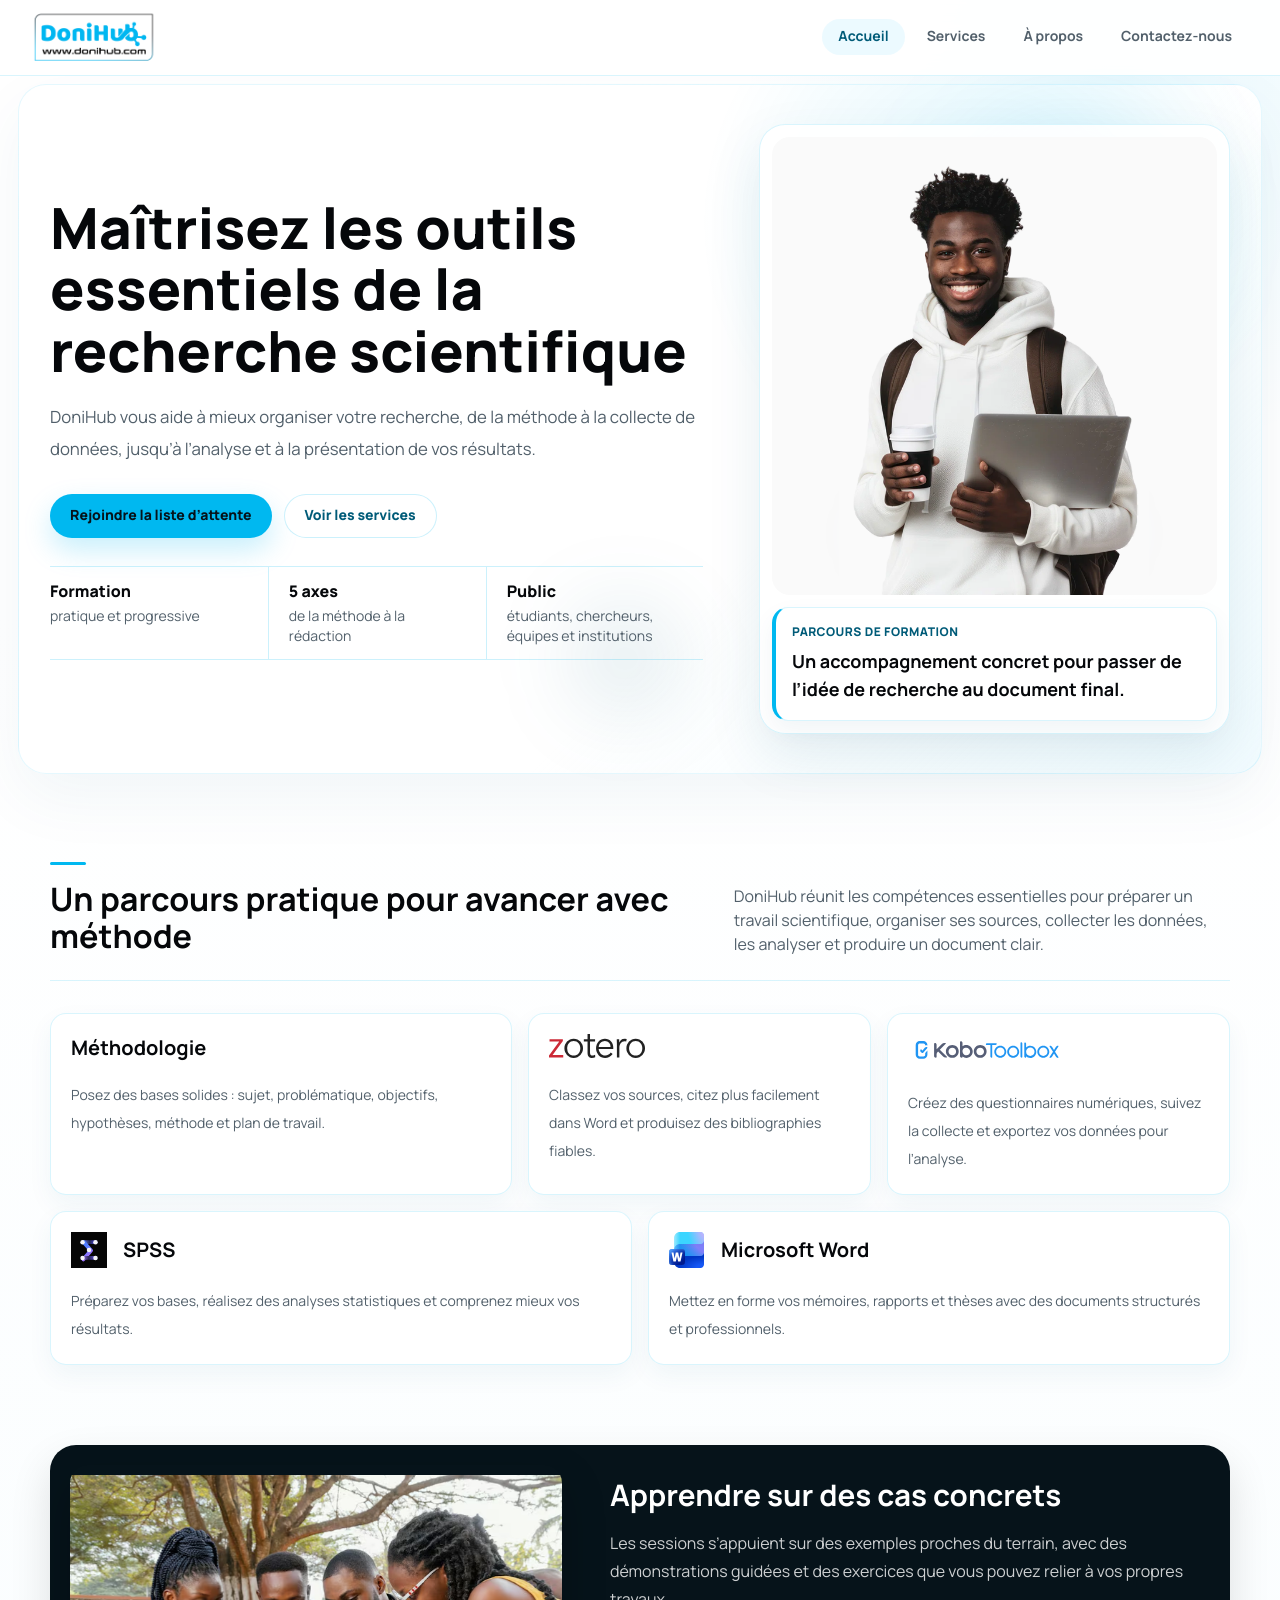
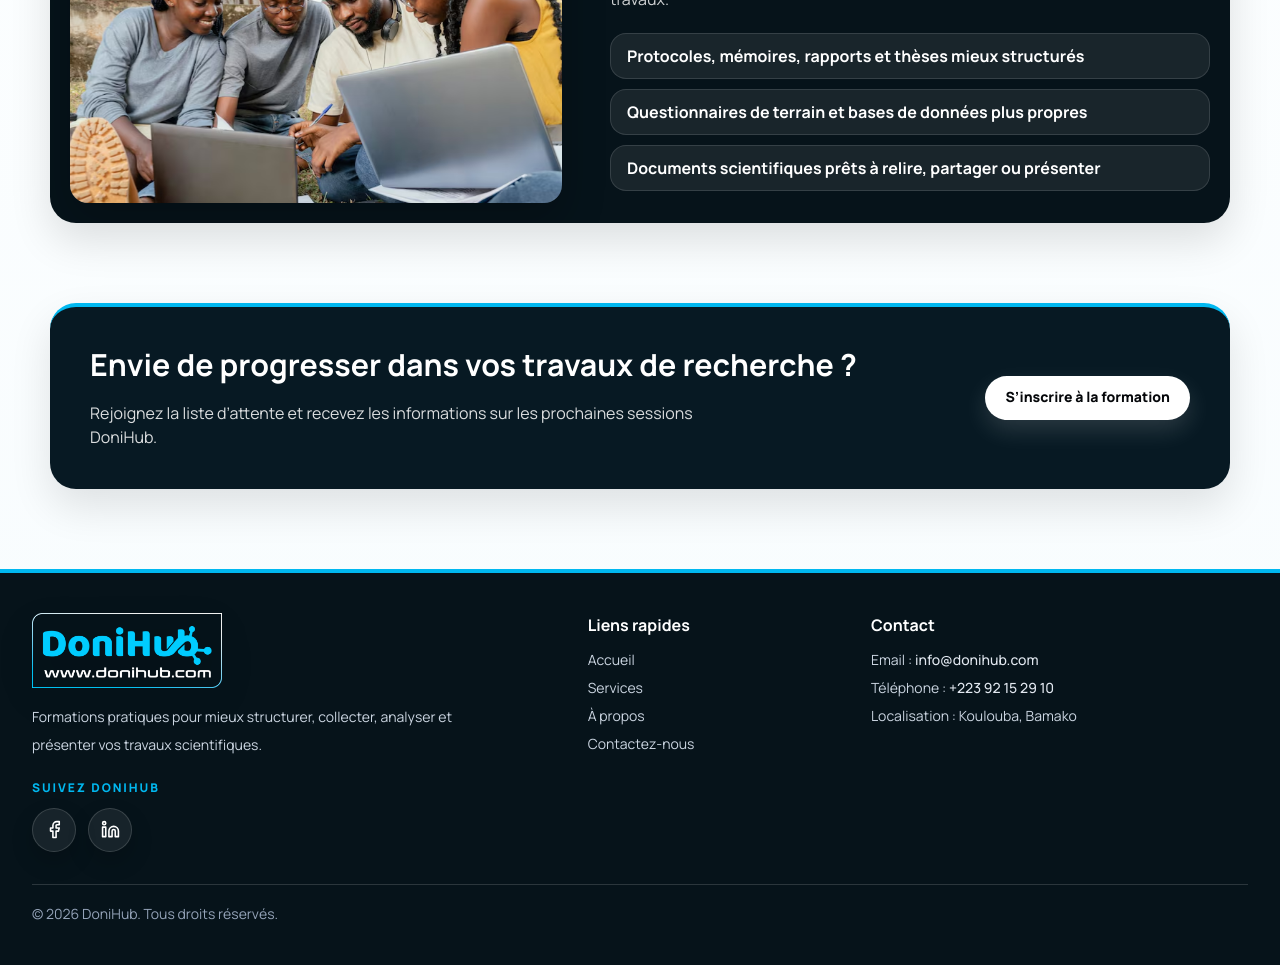
==== index.html @ 88998e1f "Deploy DoniHub static site" ====
<!DOCTYPE html><html lang="fr"><head><meta charSet="utf-8"/><meta name="viewport" content="width=device-width, initial-scale=1"/><link rel="preload" as="image" href="/assets/logo-donihub-full.png" fetchPriority="high"/><link rel="preload" as="image" href="/assets/photos/hero-etudiant.png" fetchPriority="high"/><link rel="stylesheet" href="/_next/static/css/19e92989b9381228.css" data-precedence="next"/><link rel="preload" as="script" fetchPriority="low" href="/_next/static/chunks/webpack-be95cb0b58a51fc5.js"/><script src="/_next/static/chunks/fd9d1056-cf48984c1108c87a.js" async=""></script><script src="/_next/static/chunks/117-9ee0f5846c042013.js" async=""></script><script src="/_next/static/chunks/main-app-3489be65211097f5.js" async=""></script><script src="/_next/static/chunks/609-66d1734d15f7ccc4.js" async=""></script><script src="/_next/static/chunks/app/page-65ebdee4ecb1b3f2.js" async=""></script><script src="/_next/static/chunks/app/layout-8891657135d49130.js" async=""></script><title>DoniHub — Formation aux outils de recherche scientifique</title><meta name="description" content="DoniHub forme les étudiants, chercheurs et professionnels à Zotero, KoboToolbox, SPSS, Microsoft Word et la méthodologie de recherche."/><meta name="application-name" content="DoniHub"/><meta name="robots" content="index, follow"/><link rel="canonical" href="https://donihub.com"/><meta property="og:title" content="DoniHub — Formation aux outils de recherche scientifique"/><meta property="og:description" content="DoniHub forme les étudiants, chercheurs et professionnels à la méthodologie, Zotero, KoboToolbox, SPSS et Microsoft Word pour leurs travaux scientifiques."/><meta property="og:url" content="https://donihub.com"/><meta property="og:site_name" content="DoniHub"/><meta property="og:locale" content="fr_FR"/><meta property="og:image:alt" content="DoniHub - Formation aux outils de recherche scientifique"/><meta property="og:image:height" content="630"/><meta property="og:image" content="https://donihub.com/assets/og-donihub.svg"/><meta property="og:image:width" content="1200"/><meta property="og:type" content="website"/><meta name="twitter:card" content="summary_large_image"/><meta name="twitter:title" content="DoniHub — Formation aux outils de recherche scientifique"/><meta name="twitter:description" content="DoniHub forme les étudiants, chercheurs et professionnels à la méthodologie, Zotero, KoboToolbox, SPSS et Microsoft Word pour leurs travaux scientifiques."/><meta name="twitter:image" content="https://donihub.com/assets/og-donihub.svg"/><link rel="icon" href="/assets/logo-donihub-mark.png"/><script src="/_next/static/chunks/polyfills-42372ed130431b0a.js" noModule=""></script></head><body class="__variable_73ee6c font-sans"><header class="sticky top-0 z-30 border-b border-brand/15 bg-white/[0.92] backdrop-blur-xl"><div class="mx-auto flex max-w-7xl items-center justify-between gap-6 px-5 py-2 sm:px-6 lg:px-8"><a aria-label="Accueil DoniHub" class="shrink-0" href="/"><img alt="Logo DoniHub" fetchPriority="high" width="140" height="66" decoding="async" data-nimg="1" class="h-auto w-[110px] sm:w-[124px]" style="color:transparent" src="/assets/logo-donihub-full.png"/></a><button type="button" class="inline-flex h-10 w-10 items-center justify-center rounded-xl border border-brand/20 bg-white text-ink shadow-sm md:hidden" aria-label="Ouvrir le menu de navigation" aria-expanded="false" aria-controls="primary-nav"><svg xmlns="http://www.w3.org/2000/svg" width="22" height="22" viewBox="0 0 24 24" fill="none" stroke="currentColor" stroke-width="2" stroke-linecap="round" stroke-linejoin="round" class="lucide lucide-menu" aria-hidden="true"><line x1="4" x2="20" y1="12" y2="12"></line><line x1="4" x2="20" y1="6" y2="6"></line><line x1="4" x2="20" y1="18" y2="18"></line></svg></button><nav id="primary-nav" aria-label="Navigation principale" class="hidden absolute left-5 right-5 top-[64px] flex-col gap-1 rounded-2xl border border-brand/15 bg-white p-3 shadow-panel md:static md:flex md:flex-row md:items-center md:gap-1.5 md:border-0 md:bg-transparent md:p-0 md:shadow-none"><a aria-current="page" class="rounded-full px-4 py-2 text-sm font-bold transition duration-200 hover:-translate-y-0.5 bg-brand-soft/80 text-brand-dark" href="/">Accueil</a><a class="rounded-full px-4 py-2 text-sm font-bold transition duration-200 hover:-translate-y-0.5 text-muted hover:bg-brand-soft/70 hover:text-brand-dark" href="/services">Services</a><a class="rounded-full px-4 py-2 text-sm font-bold transition duration-200 hover:-translate-y-0.5 text-muted hover:bg-brand-soft/70 hover:text-brand-dark" href="/a-propos">À propos</a><a class="rounded-full px-4 py-2 text-sm font-bold transition duration-200 hover:-translate-y-0.5 text-muted hover:bg-brand-soft/70 hover:text-brand-dark" href="/contactez-nous">Contactez-nous</a></nav></div></header><main><section class="container-page hero-shell"><span aria-hidden="true" data-parallax="28" class="parallax-layer parallax-layer-primary"></span><span aria-hidden="true" data-parallax="-18" class="parallax-layer parallax-layer-secondary"></span><div data-scroll-reveal="fade-left"><h1 class="hero-title">Maîtrisez les outils essentiels de la recherche scientifique</h1><p class="mt-4 max-w-[680px] text-[0.95rem] leading-7 text-muted sm:mt-5 sm:text-[1.05rem] sm:leading-8">DoniHub vous aide à mieux organiser votre recherche, de la méthode à la collecte de données, jusqu’à l’analyse et à la présentation de vos résultats.</p><div class="mt-6 flex flex-col gap-2.5 sm:mt-7 sm:flex-row sm:flex-wrap sm:gap-3"><a data-pressable="true" class="inline-flex min-h-11 items-center justify-center rounded-full px-5 py-2.5 text-sm font-extrabold transition duration-200 hover:-translate-y-0.5 bg-brand text-[#06131a] shadow-[0_12px_28px_rgba(0,184,240,0.22)] hover:bg-[#20c7f6]" href="/contactez-nous#inscription">Rejoindre la liste d’attente</a><a data-pressable="true" class="inline-flex min-h-11 items-center justify-center rounded-full px-5 py-2.5 text-sm font-extrabold transition duration-200 hover:-translate-y-0.5 border border-brand/20 bg-white text-brand-dark hover:border-brand/35 hover:shadow-soft" href="/services">Voir les services</a></div><div class="mt-6 grid max-w-[680px] grid-cols-3 divide-x divide-brand/20 border-y border-brand/20 sm:mt-7"><div class="px-2.5 py-2.5 first:pl-0 last:pr-0 sm:px-5 sm:py-3 sm:first:pl-0"><strong class="block text-[0.8rem] font-extrabold leading-tight sm:text-base">Formation</strong><span class="mt-1 block text-xs leading-5 text-muted sm:text-sm">pratique et progressive</span></div><div class="px-2.5 py-2.5 first:pl-0 last:pr-0 sm:px-5 sm:py-3 sm:first:pl-0"><strong class="block text-[0.8rem] font-extrabold leading-tight sm:text-base">5 axes</strong><span class="mt-1 block text-xs leading-5 text-muted sm:text-sm">de la méthode à la rédaction</span></div><div class="px-2.5 py-2.5 first:pl-0 last:pr-0 sm:px-5 sm:py-3 sm:first:pl-0"><strong class="block text-[0.8rem] font-extrabold leading-tight sm:text-base">Public</strong><span class="mt-1 block text-xs leading-5 text-muted sm:text-sm">étudiants, chercheurs, équipes et institutions</span></div></div></div><div data-scroll-reveal="fade-right" data-tilt-card="true" style="--reveal-delay:80ms" class="rounded-[22px] border border-brand/15 bg-white/90 p-2.5 shadow-[0_18px_42px_rgba(0,91,120,0.085)] sm:rounded-[26px] sm:p-3 sm:shadow-[0_22px_54px_rgba(0,91,120,0.1)]"><figure class="hero-portrait-frame"><img alt="Étudiant noir souriant avec un ordinateur portable" fetchPriority="high" width="530" height="759" decoding="async" data-nimg="1" style="color:transparent" src="/assets/photos/hero-etudiant.png"/></figure><div class="relative z-20 mx-2 -mt-9 rounded-2xl border border-brand/15 border-l-4 border-l-brand bg-white/95 p-3 shadow-[0_10px_24px_rgba(0,91,120,0.06)] sm:mx-0 sm:mt-3 sm:p-4"><p class="mb-1.5 text-[0.68rem] font-extrabold uppercase tracking-[.04em] text-brand-dark sm:mb-2 sm:text-xs">Parcours de formation</p><h2 class="text-sm font-bold leading-snug sm:text-lg">Un accompagnement concret pour passer de l’idée de recherche au document final.</h2></div></div></section><section class="container-page py-12 sm:py-14 lg:py-20"><div data-scroll-reveal="true" class="mb-7 grid items-end gap-4 border-b border-brand/15 pb-5 lg:grid-cols-[.86fr_.68fr] lg:gap-14 sm:mb-8 sm:gap-5 sm:pb-6"><h2 class="section-title title-rule">Un parcours pratique pour avancer avec méthode</h2><p class="text-[0.95rem] leading-7 text-muted sm:text-base">DoniHub réunit les compétences essentielles pour préparer un travail scientifique, organiser ses sources, collecter les données, les analyser et produire un document clair.</p></div><div class="grid gap-4 md:grid-cols-2 lg:grid-cols-10"><article data-scroll-reveal="fade-left" data-tilt-card="true" style="--reveal-delay:0ms" class="service-card lg:col-span-4"><h3 class="mb-4 text-lg font-bold leading-tight sm:mb-5 sm:text-xl">Méthodologie</h3><p class="text-sm leading-6 text-muted sm:leading-7">Posez des bases solides : sujet, problématique, objectifs, hypothèses, méthode et plan de travail.</p></article><article data-scroll-reveal="fade-right" data-tilt-card="true" style="--reveal-delay:70ms" class="service-card lg:col-span-3"><img alt="Zotero" loading="lazy" width="96" height="24" decoding="async" data-nimg="1" class="h-5 w-[86px] sm:h-6 sm:w-[96px] shrink-0 object-contain object-left mb-6" style="color:transparent" src="/assets/tools/zotero-logo.svg"/><p class="text-sm leading-6 text-muted sm:leading-7">Classez vos sources, citez plus facilement dans Word et produisez des bibliographies fiables.</p></article><article data-scroll-reveal="fade-left" data-tilt-card="true" style="--reveal-delay:140ms" class="service-card lg:col-span-3"><img alt="KoboToolbox" loading="lazy" width="160" height="32" decoding="async" data-nimg="1" class="h-7 w-[140px] sm:h-8 sm:w-[160px] shrink-0 object-contain object-left mb-6" style="color:transparent" src="/assets/tools/kobotoolbox.svg"/><p class="text-sm leading-6 text-muted sm:leading-7">Créez des questionnaires numériques, suivez la collecte et exportez vos données pour l’analyse.</p></article><article data-scroll-reveal="fade-right" data-tilt-card="true" style="--reveal-delay:210ms" class="service-card lg:col-span-5"><div class="mb-4 flex items-center gap-3 sm:mb-5 sm:gap-4"><img alt="" loading="lazy" width="36" height="36" decoding="async" data-nimg="1" class="h-8 w-8 sm:h-9 sm:w-9 shrink-0 object-contain object-left " style="color:transparent" src="/assets/tools/spss.svg"/><h3 class="text-lg font-bold leading-tight sm:text-xl">SPSS</h3></div><p class="text-sm leading-6 text-muted sm:leading-7">Préparez vos bases, réalisez des analyses statistiques et comprenez mieux vos résultats.</p></article><article data-scroll-reveal="fade-left" data-tilt-card="true" style="--reveal-delay:280ms" class="service-card lg:col-span-5"><div class="mb-4 flex items-center gap-3 sm:mb-5 sm:gap-4"><img alt="" loading="lazy" width="36" height="36" decoding="async" data-nimg="1" class="h-8 w-8 sm:h-9 sm:w-9 shrink-0 object-contain object-left " style="color:transparent" src="/assets/tools/word.svg"/><h3 class="text-lg font-bold leading-tight sm:text-xl">Microsoft Word</h3></div><p class="text-sm leading-6 text-muted sm:leading-7">Mettez en forme vos mémoires, rapports et thèses avec des documents structurés et professionnels.</p></article></div></section><section data-tilt-card="true" class="container-page immersive-section mb-12 grid items-center gap-5 rounded-[22px] bg-[#06131a] p-3 shadow-[0_18px_42px_rgba(5,7,10,0.12)] md:grid-cols-[.82fr_1fr] lg:mb-20 lg:gap-12 lg:p-5 sm:mb-14 sm:gap-7 sm:rounded-[26px] sm:p-4"><figure data-scroll-reveal="fade-left" class="overflow-hidden rounded-[18px] shadow-[0_18px_44px_rgba(0,0,0,.24)]"><img alt="Étudiants travaillant ensemble autour d’un ordinateur portable" data-parallax="-14" loading="lazy" width="740" height="493" decoding="async" data-nimg="1" class="parallax-media aspect-[16/11] h-full w-full object-cover" style="color:transparent" src="/assets/photos/students-studying-together.avif"/></figure><div data-scroll-reveal="fade-right" style="--reveal-delay:80ms"><h2 class="text-[1.3rem] font-bold leading-tight text-white sm:text-[1.85rem]">Apprendre sur des cas concrets</h2><p class="mt-3 text-sm leading-6 text-white/80 sm:mt-4 sm:text-base sm:leading-7">Les sessions s’appuient sur des exemples proches du terrain, avec des démonstrations guidées et des exercices que vous pouvez relier à vos propres travaux.</p><ul class="mt-4 grid gap-2 sm:mt-5 sm:gap-2.5"><li class="rounded-2xl border border-white/[0.12] bg-white/[0.08] px-3.5 py-2 text-sm font-bold text-white transition duration-200 hover:translate-x-1 hover:bg-white/15 sm:px-4 sm:py-2.5 sm:text-base">Protocoles, mémoires, rapports et thèses mieux structurés</li><li class="rounded-2xl border border-white/[0.12] bg-white/[0.08] px-3.5 py-2 text-sm font-bold text-white transition duration-200 hover:translate-x-1 hover:bg-white/15 sm:px-4 sm:py-2.5 sm:text-base">Questionnaires de terrain et bases de données plus propres</li><li class="rounded-2xl border border-white/[0.12] bg-white/[0.08] px-3.5 py-2 text-sm font-bold text-white transition duration-200 hover:translate-x-1 hover:bg-white/15 sm:px-4 sm:py-2.5 sm:text-base">Documents scientifiques prêts à relire, partager ou présenter</li></ul></div></section><section data-scroll-reveal="scale" class="container-page mb-16 flex flex-col gap-6 rounded-[22px] border-t-4 border-brand bg-[#071923] p-6 text-white shadow-[0_18px_42px_rgba(5,7,10,.11)] lg:flex-row lg:items-center lg:justify-between lg:p-10 sm:mb-20 sm:gap-7 sm:rounded-[26px] sm:p-7"><div><h2 class="max-w-3xl text-[1.32rem] font-bold leading-tight sm:text-[1.9rem]">Envie de progresser dans vos travaux de recherche ?</h2><p class="mt-3 max-w-2xl text-sm leading-6 text-white/85 sm:mt-4 sm:text-base">Rejoignez la liste d’attente et recevez les informations sur les prochaines sessions DoniHub.</p></div><a data-pressable="true" class="inline-flex min-h-11 items-center justify-center rounded-full px-5 py-2.5 text-sm font-extrabold transition duration-200 hover:-translate-y-0.5 bg-white text-ink shadow-[0_10px_24px_rgba(255,255,255,0.14)] hover:bg-brand-soft" href="/contactez-nous#inscription">S’inscrire à la formation</a></section></main><footer class="border-t-4 border-brand bg-[#06131a] text-slate-200"><div class="mx-auto grid max-w-7xl gap-8 px-5 py-10 sm:px-6 md:grid-cols-[1.25fr_.6fr_.9fr] lg:px-8"><div><a aria-label="Accueil DoniHub" class="mb-4 inline-flex" href="/"><img alt="Logo DoniHub" loading="lazy" width="720" height="284" decoding="async" data-nimg="1" class="h-auto w-[172px] drop-shadow-[0_10px_20px_rgba(0,0,0,0.24)] sm:w-[190px]" style="color:transparent" src="/assets/logo-donihub-footer.png"/></a><h2 class="sr-only">DoniHub</h2><p class="max-w-md text-sm leading-7 text-slate-300">Formations pratiques pour mieux structurer, collecter, analyser et présenter vos travaux scientifiques.</p><div class="mt-5"><p class="mb-3 text-xs font-extrabold uppercase tracking-[0.16em] text-brand">Suivez DoniHub</p><div class="flex flex-wrap gap-3 " aria-label="Réseaux sociaux DoniHub"><a href="https://www.facebook.com/donihub223" target="_blank" rel="noopener noreferrer" aria-label="Ouvrir la page Facebook de DoniHub" data-pressable="true" class="group grid h-9 w-9 place-items-center rounded-full border p-0 transition duration-200 hover:-translate-y-0.5 sm:h-11 sm:w-11 border-white/15 bg-white/[0.07] text-white shadow-[0_10px_22px_rgba(0,0,0,0.18)] hover:border-brand/60 hover:bg-brand hover:text-[#06131a]"><span class="grid h-full w-full place-items-center rounded-full transition"><svg xmlns="http://www.w3.org/2000/svg" width="19" height="19" viewBox="0 0 24 24" fill="none" stroke="currentColor" stroke-width="2" stroke-linecap="round" stroke-linejoin="round" class="lucide lucide-facebook" aria-hidden="true"><path d="M18 2h-3a5 5 0 0 0-5 5v3H7v4h3v8h4v-8h3l1-4h-4V7a1 1 0 0 1 1-1h3z"></path></svg></span></a><a href="https://www.linkedin.com/company/donihub/" target="_blank" rel="noopener noreferrer" aria-label="Ouvrir la page LinkedIn de DoniHub" data-pressable="true" class="group grid h-9 w-9 place-items-center rounded-full border p-0 transition duration-200 hover:-translate-y-0.5 sm:h-11 sm:w-11 border-white/15 bg-white/[0.07] text-white shadow-[0_10px_22px_rgba(0,0,0,0.18)] hover:border-brand/60 hover:bg-brand hover:text-[#06131a]"><span class="grid h-full w-full place-items-center rounded-full transition"><svg xmlns="http://www.w3.org/2000/svg" width="19" height="19" viewBox="0 0 24 24" fill="none" stroke="currentColor" stroke-width="2" stroke-linecap="round" stroke-linejoin="round" class="lucide lucide-linkedin" aria-hidden="true"><path d="M16 8a6 6 0 0 1 6 6v7h-4v-7a2 2 0 0 0-2-2 2 2 0 0 0-2 2v7h-4v-7a6 6 0 0 1 6-6z"></path><rect width="4" height="12" x="2" y="9"></rect><circle cx="4" cy="4" r="2"></circle></svg></span></a></div></div></div><div><h3 class="mb-3 font-bold text-white">Liens rapides</h3><div class="grid gap-2 text-sm"><a class="text-slate-300 transition hover:text-white" href="/">Accueil</a><a class="text-slate-300 transition hover:text-white" href="/services">Services</a><a class="text-slate-300 transition hover:text-white" href="/a-propos">À propos</a><a class="text-slate-300 transition hover:text-white" href="/contactez-nous">Contactez-nous</a></div></div><div><a class="mb-3 inline-flex font-bold text-white underline-offset-4 transition hover:text-brand hover:underline" href="/contactez-nous">Contact</a><div class="grid gap-2 text-sm text-slate-300"><p>Email<!-- --> :<!-- --> <a href="mailto:info@donihub.com" class="font-medium text-slate-200 underline-offset-4 transition hover:text-brand hover:underline">info@donihub.com</a></p><p>Téléphone<!-- --> :<!-- --> <a href="tel:+22392152910" class="font-medium text-slate-200 underline-offset-4 transition hover:text-brand hover:underline">+223 92 15 29 10</a></p><p>Localisation<!-- --> :<!-- --> <!-- -->Koulouba, Bamako</p></div></div><p class="border-t border-white/15 pt-5 text-sm text-slate-400 md:col-span-3">© 2026 DoniHub. Tous droits réservés.</p></div></footer><script src="/_next/static/chunks/webpack-be95cb0b58a51fc5.js" async=""></script><script>(self.__next_f=self.__next_f||[]).push([0]);self.__next_f.push([2,null])</script><script>self.__next_f.push([1,"1:HL[\"/_next/static/css/19e92989b9381228.css\",\"style\"]\n"])</script><script>self.__next_f.push([1,"2:I[2846,[],\"\"]\n4:I[6097,[\"609\",\"static/chunks/609-66d1734d15f7ccc4.js\",\"931\",\"static/chunks/app/page-65ebdee4ecb1b3f2.js\"],\"ScrollReveal\"]\n5:I[2972,[\"609\",\"static/chunks/609-66d1734d15f7ccc4.js\",\"931\",\"static/chunks/app/page-65ebdee4ecb1b3f2.js\"],\"\"]\n6:I[5878,[\"609\",\"static/chunks/609-66d1734d15f7ccc4.js\",\"931\",\"static/chunks/app/page-65ebdee4ecb1b3f2.js\"],\"Image\"]\n7:I[9587,[\"609\",\"static/chunks/609-66d1734d15f7ccc4.js\",\"185\",\"static/chunks/app/layout-8891657135d49130.js\"],\"ImmersiveEffects\"]\n8:I[335,[\"609\",\"static/chunks/609-66d1734d15f7ccc4.js\",\"185\",\"static/chunks/app/layout-8891657135d49130.js\"],\"Header\"]\n9:I[4707,[],\"\"]\na:I[6423,[],\"\"]\nc:I[1060,[],\"\"]\nd:[]\n"])</script><script>self.__next_f.push([1,"0:[\"$\",\"$L2\",null,{\"buildId\":\"Cq9KkDMyhIK_FN7qhjbn7\",\"assetPrefix\":\"\",\"urlParts\":[\"\",\"\"],\"initialTree\":[\"\",{\"children\":[\"__PAGE__\",{}]},\"$undefined\",\"$undefined\",true],\"initialSeedData\":[\"\",{\"children\":[\"__PAGE__\",{},[[\"$L3\",[\"$\",\"main\",null,{\"children\":[[\"$\",\"$L4\",null,{}],[\"$\",\"section\",null,{\"className\":\"container-page hero-shell\",\"children\":[[\"$\",\"span\",null,{\"aria-hidden\":true,\"data-parallax\":\"28\",\"className\":\"parallax-layer parallax-layer-primary\"}],[\"$\",\"span\",null,{\"aria-hidden\":true,\"data-parallax\":\"-18\",\"className\":\"parallax-layer parallax-layer-secondary\"}],[\"$\",\"div\",null,{\"data-scroll-reveal\":\"fade-left\",\"children\":[[\"$\",\"h1\",null,{\"className\":\"hero-title\",\"children\":\"Maîtrisez les outils essentiels de la recherche scientifique\"}],[\"$\",\"p\",null,{\"className\":\"mt-4 max-w-[680px] text-[0.95rem] leading-7 text-muted sm:mt-5 sm:text-[1.05rem] sm:leading-8\",\"children\":\"DoniHub vous aide à mieux organiser votre recherche, de la méthode à la collecte de données, jusqu’à l’analyse et à la présentation de vos résultats.\"}],[\"$\",\"div\",null,{\"className\":\"mt-6 flex flex-col gap-2.5 sm:mt-7 sm:flex-row sm:flex-wrap sm:gap-3\",\"children\":[[\"$\",\"$L5\",null,{\"href\":\"/contactez-nous#inscription\",\"data-pressable\":true,\"className\":\"inline-flex min-h-11 items-center justify-center rounded-full px-5 py-2.5 text-sm font-extrabold transition duration-200 hover:-translate-y-0.5 bg-brand text-[#06131a] shadow-[0_12px_28px_rgba(0,184,240,0.22)] hover:bg-[#20c7f6]\",\"children\":\"Rejoindre la liste d’attente\"}],[\"$\",\"$L5\",null,{\"href\":\"/services\",\"data-pressable\":true,\"className\":\"inline-flex min-h-11 items-center justify-center rounded-full px-5 py-2.5 text-sm font-extrabold transition duration-200 hover:-translate-y-0.5 border border-brand/20 bg-white text-brand-dark hover:border-brand/35 hover:shadow-soft\",\"children\":\"Voir les services\"}]]}],[\"$\",\"div\",null,{\"className\":\"mt-6 grid max-w-[680px] grid-cols-3 divide-x divide-brand/20 border-y border-brand/20 sm:mt-7\",\"children\":[[\"$\",\"div\",\"Formation\",{\"className\":\"px-2.5 py-2.5 first:pl-0 last:pr-0 sm:px-5 sm:py-3 sm:first:pl-0\",\"children\":[[\"$\",\"strong\",null,{\"className\":\"block text-[0.8rem] font-extrabold leading-tight sm:text-base\",\"children\":\"Formation\"}],[\"$\",\"span\",null,{\"className\":\"mt-1 block text-xs leading-5 text-muted sm:text-sm\",\"children\":\"pratique et progressive\"}]]}],[\"$\",\"div\",\"5 axes\",{\"className\":\"px-2.5 py-2.5 first:pl-0 last:pr-0 sm:px-5 sm:py-3 sm:first:pl-0\",\"children\":[[\"$\",\"strong\",null,{\"className\":\"block text-[0.8rem] font-extrabold leading-tight sm:text-base\",\"children\":\"5 axes\"}],[\"$\",\"span\",null,{\"className\":\"mt-1 block text-xs leading-5 text-muted sm:text-sm\",\"children\":\"de la méthode à la rédaction\"}]]}],[\"$\",\"div\",\"Public\",{\"className\":\"px-2.5 py-2.5 first:pl-0 last:pr-0 sm:px-5 sm:py-3 sm:first:pl-0\",\"children\":[[\"$\",\"strong\",null,{\"className\":\"block text-[0.8rem] font-extrabold leading-tight sm:text-base\",\"children\":\"Public\"}],[\"$\",\"span\",null,{\"className\":\"mt-1 block text-xs leading-5 text-muted sm:text-sm\",\"children\":\"étudiants, chercheurs, équipes et institutions\"}]]}]]}]]}],[\"$\",\"div\",null,{\"data-scroll-reveal\":\"fade-right\",\"data-tilt-card\":true,\"style\":{\"--reveal-delay\":\"80ms\"},\"className\":\"rounded-[22px] border border-brand/15 bg-white/90 p-2.5 shadow-[0_18px_42px_rgba(0,91,120,0.085)] sm:rounded-[26px] sm:p-3 sm:shadow-[0_22px_54px_rgba(0,91,120,0.1)]\",\"children\":[[\"$\",\"figure\",null,{\"className\":\"hero-portrait-frame\",\"children\":[\"$\",\"$L6\",null,{\"src\":\"/assets/photos/hero-etudiant.png\",\"alt\":\"Étudiant noir souriant avec un ordinateur portable\",\"width\":530,\"height\":759,\"priority\":true}]}],[\"$\",\"div\",null,{\"className\":\"relative z-20 mx-2 -mt-9 rounded-2xl border border-brand/15 border-l-4 border-l-brand bg-white/95 p-3 shadow-[0_10px_24px_rgba(0,91,120,0.06)] sm:mx-0 sm:mt-3 sm:p-4\",\"children\":[[\"$\",\"p\",null,{\"className\":\"mb-1.5 text-[0.68rem] font-extrabold uppercase tracking-[.04em] text-brand-dark sm:mb-2 sm:text-xs\",\"children\":\"Parcours de formation\"}],[\"$\",\"h2\",null,{\"className\":\"text-sm font-bold leading-snug sm:text-lg\",\"children\":\"Un accompagnement concret pour passer de l’idée de recherche au document final.\"}]]}]]}]]}],[\"$\",\"section\",null,{\"className\":\"container-page py-12 sm:py-14 lg:py-20\",\"children\":[[\"$\",\"div\",null,{\"data-scroll-reveal\":true,\"className\":\"mb-7 grid items-end gap-4 border-b border-brand/15 pb-5 lg:grid-cols-[.86fr_.68fr] lg:gap-14 sm:mb-8 sm:gap-5 sm:pb-6\",\"children\":[[\"$\",\"h2\",null,{\"className\":\"section-title title-rule\",\"children\":\"Un parcours pratique pour avancer avec méthode\"}],[\"$\",\"p\",null,{\"className\":\"text-[0.95rem] leading-7 text-muted sm:text-base\",\"children\":\"DoniHub réunit les compétences essentielles pour préparer un travail scientifique, organiser ses sources, collecter les données, les analyser et produire un document clair.\"}]]}],[\"$\",\"div\",null,{\"className\":\"grid gap-4 md:grid-cols-2 lg:grid-cols-10\",\"children\":[[\"$\",\"article\",\"Méthodologie\",{\"data-scroll-reveal\":\"fade-left\",\"data-tilt-card\":true,\"style\":{\"--reveal-delay\":\"0ms\"},\"className\":\"service-card lg:col-span-4\",\"children\":[[\"$\",\"h3\",null,{\"className\":\"mb-4 text-lg font-bold leading-tight sm:mb-5 sm:text-xl\",\"children\":\"Méthodologie\"}],[\"$\",\"p\",null,{\"className\":\"text-sm leading-6 text-muted sm:leading-7\",\"children\":\"Posez des bases solides : sujet, problématique, objectifs, hypothèses, méthode et plan de travail.\"}]]}],[\"$\",\"article\",\"Zotero\",{\"data-scroll-reveal\":\"fade-right\",\"data-tilt-card\":true,\"style\":{\"--reveal-delay\":\"70ms\"},\"className\":\"service-card lg:col-span-3\",\"children\":[[\"$\",\"$L6\",null,{\"src\":\"/assets/tools/zotero-logo.svg\",\"alt\":\"Zotero\",\"width\":96,\"height\":24,\"className\":\"h-5 w-[86px] sm:h-6 sm:w-[96px] shrink-0 object-contain object-left mb-6\"}],[\"$\",\"p\",null,{\"className\":\"text-sm leading-6 text-muted sm:leading-7\",\"children\":\"Classez vos sources, citez plus facilement dans Word et produisez des bibliographies fiables.\"}]]}],[\"$\",\"article\",\"KoboToolbox\",{\"data-scroll-reveal\":\"fade-left\",\"data-tilt-card\":true,\"style\":{\"--reveal-delay\":\"140ms\"},\"className\":\"service-card lg:col-span-3\",\"children\":[[\"$\",\"$L6\",null,{\"src\":\"/assets/tools/kobotoolbox.svg\",\"alt\":\"KoboToolbox\",\"width\":160,\"height\":32,\"className\":\"h-7 w-[140px] sm:h-8 sm:w-[160px] shrink-0 object-contain object-left mb-6\"}],[\"$\",\"p\",null,{\"className\":\"text-sm leading-6 text-muted sm:leading-7\",\"children\":\"Créez des questionnaires numériques, suivez la collecte et exportez vos données pour l’analyse.\"}]]}],[\"$\",\"article\",\"SPSS\",{\"data-scroll-reveal\":\"fade-right\",\"data-tilt-card\":true,\"style\":{\"--reveal-delay\":\"210ms\"},\"className\":\"service-card lg:col-span-5\",\"children\":[[\"$\",\"div\",null,{\"className\":\"mb-4 flex items-center gap-3 sm:mb-5 sm:gap-4\",\"children\":[[\"$\",\"$L6\",null,{\"src\":\"/assets/tools/spss.svg\",\"alt\":\"\",\"width\":36,\"height\":36,\"className\":\"h-8 w-8 sm:h-9 sm:w-9 shrink-0 object-contain object-left \"}],[\"$\",\"h3\",null,{\"className\":\"text-lg font-bold leading-tight sm:text-xl\",\"children\":\"SPSS\"}]]}],[\"$\",\"p\",null,{\"className\":\"text-sm leading-6 text-muted sm:leading-7\",\"children\":\"Préparez vos bases, réalisez des analyses statistiques et comprenez mieux vos résultats.\"}]]}],[\"$\",\"article\",\"Microsoft Word\",{\"data-scroll-reveal\":\"fade-left\",\"data-tilt-card\":true,\"style\":{\"--reveal-delay\":\"280ms\"},\"className\":\"service-card lg:col-span-5\",\"children\":[[\"$\",\"div\",null,{\"className\":\"mb-4 flex items-center gap-3 sm:mb-5 sm:gap-4\",\"children\":[[\"$\",\"$L6\",null,{\"src\":\"/assets/tools/word.svg\",\"alt\":\"\",\"width\":36,\"height\":36,\"className\":\"h-8 w-8 sm:h-9 sm:w-9 shrink-0 object-contain object-left \"}],[\"$\",\"h3\",null,{\"className\":\"text-lg font-bold leading-tight sm:text-xl\",\"children\":\"Microsoft Word\"}]]}],[\"$\",\"p\",null,{\"className\":\"text-sm leading-6 text-muted sm:leading-7\",\"children\":\"Mettez en forme vos mémoires, rapports et thèses avec des documents structurés et professionnels.\"}]]}]]}]]}],[\"$\",\"section\",null,{\"data-tilt-card\":true,\"className\":\"container-page immersive-section mb-12 grid items-center gap-5 rounded-[22px] bg-[#06131a] p-3 shadow-[0_18px_42px_rgba(5,7,10,0.12)] md:grid-cols-[.82fr_1fr] lg:mb-20 lg:gap-12 lg:p-5 sm:mb-14 sm:gap-7 sm:rounded-[26px] sm:p-4\",\"children\":[[\"$\",\"figure\",null,{\"data-scroll-reveal\":\"fade-left\",\"className\":\"overflow-hidden rounded-[18px] shadow-[0_18px_44px_rgba(0,0,0,.24)]\",\"children\":[\"$\",\"$L6\",null,{\"src\":\"/assets/photos/students-studying-together.avif\",\"alt\":\"Étudiants travaillant ensemble autour d’un ordinateur portable\",\"width\":740,\"height\":493,\"data-parallax\":\"-14\",\"className\":\"parallax-media aspect-[16/11] h-full w-full object-cover\"}]}],[\"$\",\"div\",null,{\"data-scroll-reveal\":\"fade-right\",\"style\":{\"--reveal-delay\":\"80ms\"},\"children\":[[\"$\",\"h2\",null,{\"className\":\"text-[1.3rem] font-bold leading-tight text-white sm:text-[1.85rem]\",\"children\":\"Apprendre sur des cas concrets\"}],[\"$\",\"p\",null,{\"className\":\"mt-3 text-sm leading-6 text-white/80 sm:mt-4 sm:text-base sm:leading-7\",\"children\":\"Les sessions s’appuient sur des exemples proches du terrain, avec des démonstrations guidées et des exercices que vous pouvez relier à vos propres travaux.\"}],[\"$\",\"ul\",null,{\"className\":\"mt-4 grid gap-2 sm:mt-5 sm:gap-2.5\",\"children\":[[\"$\",\"li\",\"Protocoles, mémoires, rapports et thèses mieux structurés\",{\"className\":\"rounded-2xl border border-white/[0.12] bg-white/[0.08] px-3.5 py-2 text-sm font-bold text-white transition duration-200 hover:translate-x-1 hover:bg-white/15 sm:px-4 sm:py-2.5 sm:text-base\",\"children\":\"Protocoles, mémoires, rapports et thèses mieux structurés\"}],[\"$\",\"li\",\"Questionnaires de terrain et bases de données plus propres\",{\"className\":\"rounded-2xl border border-white/[0.12] bg-white/[0.08] px-3.5 py-2 text-sm font-bold text-white transition duration-200 hover:translate-x-1 hover:bg-white/15 sm:px-4 sm:py-2.5 sm:text-base\",\"children\":\"Questionnaires de terrain et bases de données plus propres\"}],[\"$\",\"li\",\"Documents scientifiques prêts à relire, partager ou présenter\",{\"className\":\"rounded-2xl border border-white/[0.12] bg-white/[0.08] px-3.5 py-2 text-sm font-bold text-white transition duration-200 hover:translate-x-1 hover:bg-white/15 sm:px-4 sm:py-2.5 sm:text-base\",\"children\":\"Documents scientifiques prêts à relire, partager ou présenter\"}]]}]]}]]}],[\"$\",\"section\",null,{\"data-scroll-reveal\":\"scale\",\"className\":\"container-page mb-16 flex flex-col gap-6 rounded-[22px] border-t-4 border-brand bg-[#071923] p-6 text-white shadow-[0_18px_42px_rgba(5,7,10,.11)] lg:flex-row lg:items-center lg:justify-between lg:p-10 sm:mb-20 sm:gap-7 sm:rounded-[26px] sm:p-7\",\"children\":[[\"$\",\"div\",null,{\"children\":[[\"$\",\"h2\",null,{\"className\":\"max-w-3xl text-[1.32rem] font-bold leading-tight sm:text-[1.9rem]\",\"children\":\"Envie de progresser dans vos travaux de recherche ?\"}],[\"$\",\"p\",null,{\"className\":\"mt-3 max-w-2xl text-sm leading-6 text-white/85 sm:mt-4 sm:text-base\",\"children\":\"Rejoignez la liste d’attente et recevez les informations sur les prochaines sessions DoniHub.\"}]]}],[\"$\",\"$L5\",null,{\"href\":\"/contactez-nous#inscription\",\"data-pressable\":true,\"className\":\"inline-flex min-h-11 items-center justify-center rounded-full px-5 py-2.5 text-sm font-extrabold transition duration-200 hover:-translate-y-0.5 bg-white text-ink shadow-[0_10px_24px_rgba(255,255,255,0.14)] hover:bg-brand-soft\",\"children\":\"S’inscrire à la formation\"}]]}]]}],null],null],null]},[[[[\"$\",\"link\",\"0\",{\"rel\":\"stylesheet\",\"href\":\"/_next/static/css/19e92989b9381228.css\",\"precedence\":\"next\",\"crossOrigin\":\"$undefined\"}]],[\"$\",\"html\",null,{\"lang\":\"fr\",\"children\":[\"$\",\"body\",null,{\"className\":\"__variable_73ee6c font-sans\",\"children\":[[\"$\",\"$L7\",null,{}],[\"$\",\"$L8\",null,{}],[\"$\",\"$L9\",null,{\"parallelRouterKey\":\"children\",\"segmentPath\":[\"children\"],\"error\":\"$undefined\",\"errorStyles\":\"$undefined\",\"errorScripts\":\"$undefined\",\"template\":[\"$\",\"$La\",null,{}],\"templateStyles\":\"$undefined\",\"templateScripts\":\"$undefined\",\"notFound\":[[\"$\",\"title\",null,{\"children\":\"404: This page could not be found.\"}],[\"$\",\"div\",null,{\"style\":{\"fontFamily\":\"system-ui,\\\"Segoe UI\\\",Roboto,Helvetica,Arial,sans-serif,\\\"Apple Color Emoji\\\",\\\"Segoe UI Emoji\\\"\",\"height\":\"100vh\",\"textAlign\":\"center\",\"display\":\"flex\",\"flexDirection\":\"column\",\"alignItems\":\"center\",\"justifyContent\":\"center\"},\"children\":[\"$\",\"div\",null,{\"children\":[[\"$\",\"style\",null,{\"dangerouslySetInnerHTML\":{\"__html\":\"body{color:#000;background:#fff;margin:0}.next-error-h1{border-right:1px solid rgba(0,0,0,.3)}@media (prefers-color-scheme:dark){body{color:#fff;background:#000}.next-error-h1{border-right:1px solid rgba(255,255,255,.3)}}\"}}],[\"$\",\"h1\",null,{\"className\":\"next-error-h1\",\"style\":{\"display\":\"inline-block\",\"margin\":\"0 20px 0 0\",\"padding\":\"0 23px 0 0\",\"fontSize\":24,\"fontWeight\":500,\"verticalAlign\":\"top\",\"lineHeight\":\"49px\"},\"children\":\"404\"}],[\"$\",\"div\",null,{\"style\":{\"display\":\"inline-block\"},\"children\":[\"$\",\"h2\",null,{\"style\":{\"fontSize\":14,\"fontWeight\":400,\"lineHeight\":\"49px\",\"margin\":0},\"children\":\"This page could not be found.\"}]}]]}]}]],\"notFoundStyles\":[]}],[\"$\",\"footer\",null,{\"className\":\"border-t-4 border-brand bg-[#06131a] text-slate-200\",\"children\":[\"$\",\"div\",null,{\"className\":\"mx-auto grid max-w-7xl gap-8 px-5 py-10 sm:px-6 md:grid-cols-[1.25fr_.6fr_.9fr] lg:px-8\",\"children\":[[\"$\",\"div\",null,{\"children\":[[\"$\",\"$L5\",null,{\"href\":\"/\",\"aria-label\":\"Accueil DoniHub\",\"className\":\"mb-4 inline-flex\",\"children\":[\"$\",\"$L6\",null,{\"src\":\"/assets/logo-donihub-footer.png\",\"alt\":\"Logo DoniHub\",\"width\":720,\"height\":284,\"className\":\"h-auto w-[172px] drop-shadow-[0_10px_20px_rgba(0,0,0,0.24)] sm:w-[190px]\"}]}],[\"$\",\"h2\",null,{\"className\":\"sr-only\",\"children\":\"DoniHub\"}],[\"$\",\"p\",null,{\"className\":\"max-w-md text-sm leading-7 text-slate-300\",\"children\":\"Formations pratiques pour mieux structurer, collecter, analyser et présenter vos travaux scientifiques.\"}],[\"$\",\"div\",null,{\"className\":\"mt-5\",\"children\":[[\"$\",\"p\",null,{\"className\":\"mb-3 text-xs font-extrabold uppercase tracking-[0.16em] text-brand\",\"children\":\"Suivez DoniHub\"}],[\"$\",\"div\",null,{\"className\":\"flex flex-wrap gap-3 \",\"aria-label\":\"Réseaux sociaux DoniHub\",\"children\":[[\"$\",\"a\",\"Facebook\",{\"href\":\"https://www.facebook.com/donihub223\",\"target\":\"_blank\",\"rel\":\"noopener noreferrer\",\"aria-label\":\"Ouvrir la page Facebook de DoniHub\",\"data-pressable\":true,\"className\":\"group grid h-9 w-9 place-items-center rounded-full border p-0 transition duration-200 hover:-translate-y-0.5 sm:h-11 sm:w-11 border-white/15 bg-white/[0.07] text-white shadow-[0_10px_22px_rgba(0,0,0,0.18)] hover:border-brand/60 hover:bg-brand hover:text-[#06131a]\",\"children\":[[\"$\",\"span\",null,{\"className\":\"grid h-full w-full place-items-center rounded-full transition\",\"children\":[\"$\",\"svg\",null,{\"xmlns\":\"http://www.w3.org/2000/svg\",\"width\":19,\"height\":19,\"viewBox\":\"0 0 24 24\",\"fill\":\"none\",\"stroke\":\"currentColor\",\"strokeWidth\":2,\"strokeLinecap\":\"round\",\"strokeLinejoin\":\"round\",\"className\":\"lucide lucide-facebook\",\"aria-hidden\":true,\"children\":[[\"$\",\"path\",\"1jg4f8\",{\"d\":\"M18 2h-3a5 5 0 0 0-5 5v3H7v4h3v8h4v-8h3l1-4h-4V7a1 1 0 0 1 1-1h3z\"}],\"$undefined\"]}]}],false]}],[\"$\",\"a\",\"LinkedIn\",{\"href\":\"https://www.linkedin.com/company/donihub/\",\"target\":\"_blank\",\"rel\":\"noopener noreferrer\",\"aria-label\":\"Ouvrir la page LinkedIn de DoniHub\",\"data-pressable\":true,\"className\":\"group grid h-9 w-9 place-items-center rounded-full border p-0 transition duration-200 hover:-translate-y-0.5 sm:h-11 sm:w-11 border-white/15 bg-white/[0.07] text-white shadow-[0_10px_22px_rgba(0,0,0,0.18)] hover:border-brand/60 hover:bg-brand hover:text-[#06131a]\",\"children\":[[\"$\",\"span\",null,{\"className\":\"grid h-full w-full place-items-center rounded-full transition\",\"children\":[\"$\",\"svg\",null,{\"xmlns\":\"http://www.w3.org/2000/svg\",\"width\":19,\"height\":19,\"viewBox\":\"0 0 24 24\",\"fill\":\"none\",\"stroke\":\"currentColor\",\"strokeWidth\":2,\"strokeLinecap\":\"round\",\"strokeLinejoin\":\"round\",\"className\":\"lucide lucide-linkedin\",\"aria-hidden\":true,\"children\":[[\"$\",\"path\",\"c2jq9f\",{\"d\":\"M16 8a6 6 0 0 1 6 6v7h-4v-7a2 2 0 0 0-2-2 2 2 0 0 0-2 2v7h-4v-7a6 6 0 0 1 6-6z\"}],[\"$\",\"rect\",\"mk3on5\",{\"width\":\"4\",\"height\":\"12\",\"x\":\"2\",\"y\":\"9\"}],[\"$\",\"circle\",\"bt5ra8\",{\"cx\":\"4\",\"cy\":\"4\",\"r\":\"2\"}],\"$undefined\"]}]}],false]}]]}]]}]]}],[\"$\",\"div\",null,{\"children\":[[\"$\",\"h3\",null,{\"className\":\"mb-3 font-bold text-white\",\"children\":\"Liens rapides\"}],[\"$\",\"div\",null,{\"className\":\"grid gap-2 text-sm\",\"children\":[[\"$\",\"$L5\",\"/\",{\"href\":\"/\",\"className\":\"text-slate-300 transition hover:text-white\",\"children\":\"Accueil\"}],[\"$\",\"$L5\",\"/services\",{\"href\":\"/services\",\"className\":\"text-slate-300 transition hover:text-white\",\"children\":\"Services\"}],[\"$\",\"$L5\",\"/a-propos\",{\"href\":\"/a-propos\",\"className\":\"text-slate-300 transition hover:text-white\",\"children\":\"À propos\"}],[\"$\",\"$L5\",\"/contactez-nous\",{\"href\":\"/contactez-nous\",\"className\":\"text-slate-300 transition hover:text-white\",\"children\":\"Contactez-nous\"}]]}]]}],[\"$\",\"div\",null,{\"children\":[[\"$\",\"$L5\",null,{\"href\":\"/contactez-nous\",\"className\":\"mb-3 inline-flex font-bold text-white underline-offset-4 transition hover:text-brand hover:underline\",\"children\":\"Contact\"}],[\"$\",\"div\",null,{\"className\":\"grid gap-2 text-sm text-slate-300\",\"children\":[[\"$\",\"p\",\"Email\",{\"children\":[\"Email\",\" :\",\" \",[\"$\",\"a\",null,{\"href\":\"mailto:info@donihub.com\",\"className\":\"font-medium text-slate-200 underline-offset-4 transition hover:text-brand hover:underline\",\"children\":\"info@donihub.com\"}]]}],[\"$\",\"p\",\"Téléphone\",{\"children\":[\"Téléphone\",\" :\",\" \",[\"$\",\"a\",null,{\"href\":\"tel:+22392152910\",\"className\":\"font-medium text-slate-200 underline-offset-4 transition hover:text-brand hover:underline\",\"children\":\"+223 92 15 29 10\"}]]}],[\"$\",\"p\",\"Localisation\",{\"children\":[\"Localisation\",\" :\",\" \",\"Koulouba, Bamako\"]}]]}]]}],[\"$\",\"p\",null,{\"className\":\"border-t border-white/15 pt-5 text-sm text-slate-400 md:col-span-3\",\"children\":\"© 2026 DoniHub. Tous droits réservés.\"}]]}]}]]}]}]],null],null],\"couldBeIntercepted\":false,\"initialHead\":[null,\"$Lb\"],\"globalErrorComponent\":\"$c\",\"missingSlots\":\"$Wd\"}]\n"])</script><script>self.__next_f.push([1,"b:[[\"$\",\"meta\",\"0\",{\"name\":\"viewport\",\"content\":\"width=device-width, initial-scale=1\"}],[\"$\",\"meta\",\"1\",{\"charSet\":\"utf-8\"}],[\"$\",\"title\",\"2\",{\"children\":\"DoniHub — Formation aux outils de recherche scientifique\"}],[\"$\",\"meta\",\"3\",{\"name\":\"description\",\"content\":\"DoniHub forme les étudiants, chercheurs et professionnels à Zotero, KoboToolbox, SPSS, Microsoft Word et la méthodologie de recherche.\"}],[\"$\",\"meta\",\"4\",{\"name\":\"application-name\",\"content\":\"DoniHub\"}],[\"$\",\"meta\",\"5\",{\"name\":\"robots\",\"content\":\"index, follow\"}],[\"$\",\"link\",\"6\",{\"rel\":\"canonical\",\"href\":\"https://donihub.com\"}],[\"$\",\"meta\",\"7\",{\"property\":\"og:title\",\"content\":\"DoniHub — Formation aux outils de recherche scientifique\"}],[\"$\",\"meta\",\"8\",{\"property\":\"og:description\",\"content\":\"DoniHub forme les étudiants, chercheurs et professionnels à la méthodologie, Zotero, KoboToolbox, SPSS et Microsoft Word pour leurs travaux scientifiques.\"}],[\"$\",\"meta\",\"9\",{\"property\":\"og:url\",\"content\":\"https://donihub.com\"}],[\"$\",\"meta\",\"10\",{\"property\":\"og:site_name\",\"content\":\"DoniHub\"}],[\"$\",\"meta\",\"11\",{\"property\":\"og:locale\",\"content\":\"fr_FR\"}],[\"$\",\"meta\",\"12\",{\"property\":\"og:image:alt\",\"content\":\"DoniHub - Formation aux outils de recherche scientifique\"}],[\"$\",\"meta\",\"13\",{\"property\":\"og:image:height\",\"content\":\"630\"}],[\"$\",\"meta\",\"14\",{\"property\":\"og:image\",\"content\":\"https://donihub.com/assets/og-donihub.svg\"}],[\"$\",\"meta\",\"15\",{\"property\":\"og:image:width\",\"content\":\"1200\"}],[\"$\",\"meta\",\"16\",{\"property\":\"og:type\",\"content\":\"website\"}],[\"$\",\"meta\",\"17\",{\"name\":\"twitter:card\",\"content\":\"summary_large_image\"}],[\"$\",\"meta\",\"18\",{\"name\":\"twitter:title\",\"content\":\"DoniHub — Formation aux outils de recherche scientifique\"}],[\"$\",\"meta\",\"19\",{\"name\":\"twitter:description\",\"content\":\"DoniHub forme les étudiants, chercheurs et professionnels à la méthodologie, Zotero, KoboToolbox, SPSS et Microsoft Word pour leurs travaux scientifiques.\"}],[\"$\",\"meta\",\"20\",{\"name\":\"twitter:image\",\"content\":\"https://donihub.com/assets/og-donihub.svg\"}],[\"$\",\"link\",\"21\",{\"rel\":\"icon\",\"href\":\"/assets/logo-donihub-mark.png\"}]]\n"])</script><script>self.__next_f.push([1,"3:null\n"])</script></body></html>
---- _next/static/css/19e92989b9381228.css ----
*,:after,:before{--tw-border-spacing-x:0;--tw-border-spacing-y:0;--tw-translate-x:0;--tw-translate-y:0;--tw-rotate:0;--tw-skew-x:0;--tw-skew-y:0;--tw-scale-x:1;--tw-scale-y:1;--tw-pan-x: ;--tw-pan-y: ;--tw-pinch-zoom: ;--tw-scroll-snap-strictness:proximity;--tw-gradient-from-position: ;--tw-gradient-via-position: ;--tw-gradient-to-position: ;--tw-ordinal: ;--tw-slashed-zero: ;--tw-numeric-figure: ;--tw-numeric-spacing: ;--tw-numeric-fraction: ;--tw-ring-inset: ;--tw-ring-offset-width:0px;--tw-ring-offset-color:#fff;--tw-ring-color:rgba(59,130,246,.5);--tw-ring-offset-shadow:0 0 #0000;--tw-ring-shadow:0 0 #0000;--tw-shadow:0 0 #0000;--tw-shadow-colored:0 0 #0000;--tw-blur: ;--tw-brightness: ;--tw-contrast: ;--tw-grayscale: ;--tw-hue-rotate: ;--tw-invert: ;--tw-saturate: ;--tw-sepia: ;--tw-drop-shadow: ;--tw-backdrop-blur: ;--tw-backdrop-brightness: ;--tw-backdrop-contrast: ;--tw-backdrop-grayscale: ;--tw-backdrop-hue-rotate: ;--tw-backdrop-invert: ;--tw-backdrop-opacity: ;--tw-backdrop-saturate: ;--tw-backdrop-sepia: ;--tw-contain-size: ;--tw-contain-layout: ;--tw-contain-paint: ;--tw-contain-style: }::backdrop{--tw-border-spacing-x:0;--tw-border-spacing-y:0;--tw-translate-x:0;--tw-translate-y:0;--tw-rotate:0;--tw-skew-x:0;--tw-skew-y:0;--tw-scale-x:1;--tw-scale-y:1;--tw-pan-x: ;--tw-pan-y: ;--tw-pinch-zoom: ;--tw-scroll-snap-strictness:proximity;--tw-gradient-from-position: ;--tw-gradient-via-position: ;--tw-gradient-to-position: ;--tw-ordinal: ;--tw-slashed-zero: ;--tw-numeric-figure: ;--tw-numeric-spacing: ;--tw-numeric-fraction: ;--tw-ring-inset: ;--tw-ring-offset-width:0px;--tw-ring-offset-color:#fff;--tw-ring-color:rgba(59,130,246,.5);--tw-ring-offset-shadow:0 0 #0000;--tw-ring-shadow:0 0 #0000;--tw-shadow:0 0 #0000;--tw-shadow-colored:0 0 #0000;--tw-blur: ;--tw-brightness: ;--tw-contrast: ;--tw-grayscale: ;--tw-hue-rotate: ;--tw-invert: ;--tw-saturate: ;--tw-sepia: ;--tw-drop-shadow: ;--tw-backdrop-blur: ;--tw-backdrop-brightness: ;--tw-backdrop-contrast: ;--tw-backdrop-grayscale: ;--tw-backdrop-hue-rotate: ;--tw-backdrop-invert: ;--tw-backdrop-opacity: ;--tw-backdrop-saturate: ;--tw-backdrop-sepia: ;--tw-contain-size: ;--tw-contain-layout: ;--tw-contain-paint: ;--tw-contain-style: }/*
! tailwindcss v3.4.19 | MIT License | https://tailwindcss.com
*/*,:after,:before{box-sizing:border-box;border:0 solid #e5e7eb}:after,:before{--tw-content:""}:host,html{line-height:1.5;-webkit-text-size-adjust:100%;-moz-tab-size:4;-o-tab-size:4;tab-size:4;font-family:var(--font-manrope),ui-sans-serif,system-ui,sans-serif;font-feature-settings:normal;font-variation-settings:normal;-webkit-tap-highlight-color:transparent}body{margin:0;line-height:inherit}hr{height:0;color:inherit;border-top-width:1px}abbr:where([title]){-webkit-text-decoration:underline dotted;text-decoration:underline dotted}h1,h2,h3,h4,h5,h6{font-size:inherit;font-weight:inherit}a{color:inherit;text-decoration:inherit}b,strong{font-weight:bolder}code,kbd,pre,samp{font-family:ui-monospace,SFMono-Regular,Menlo,Monaco,Consolas,Liberation Mono,Courier New,monospace;font-feature-settings:normal;font-variation-settings:normal;font-size:1em}small{font-size:80%}sub,sup{font-size:75%;line-height:0;position:relative;vertical-align:baseline}sub{bottom:-.25em}sup{top:-.5em}table{text-indent:0;border-color:inherit;border-collapse:collapse}button,input,optgroup,select,textarea{font-family:inherit;font-feature-settings:inherit;font-variation-settings:inherit;font-size:100%;font-weight:inherit;line-height:inherit;letter-spacing:inherit;color:inherit;margin:0;padding:0}button,select{text-transform:none}button,input:where([type=button]),input:where([type=reset]),input:where([type=submit]){-webkit-appearance:button;background-color:transparent;background-image:none}:-moz-focusring{outline:auto}:-moz-ui-invalid{box-shadow:none}progress{vertical-align:baseline}::-webkit-inner-spin-button,::-webkit-outer-spin-button{height:auto}[type=search]{-webkit-appearance:textfield;outline-offset:-2px}::-webkit-search-decoration{-webkit-appearance:none}::-webkit-file-upload-button{-webkit-appearance:button;font:inherit}summary{display:list-item}blockquote,dd,dl,figure,h1,h2,h3,h4,h5,h6,hr,p,pre{margin:0}fieldset{margin:0}fieldset,legend{padding:0}menu,ol,ul{list-style:none;margin:0;padding:0}dialog{padding:0}textarea{resize:vertical}input::-moz-placeholder,textarea::-moz-placeholder{opacity:1;color:#9ca3af}input::placeholder,textarea::placeholder{opacity:1;color:#9ca3af}[role=button],button{cursor:pointer}:disabled{cursor:default}audio,canvas,embed,iframe,img,object,svg,video{display:block;vertical-align:middle}img,video{max-width:100%;height:auto}[hidden]:where(:not([hidden=until-found])){display:none}*{box-sizing:border-box}html{scroll-behavior:smooth}body,html{overflow-x:clip}body{color:#05070a;background:radial-gradient(circle at 88% 3%,rgba(0,184,240,.075),transparent 24rem),linear-gradient(180deg,#fff,#fff 38rem,#f7fcfe);line-height:1.62;letter-spacing:0;-webkit-font-smoothing:antialiased;text-rendering:geometricPrecision}a:focus-visible,button:focus-visible,input:focus-visible,select:focus-visible,textarea:focus-visible{outline:3px solid rgba(0,184,240,.32);outline-offset:3px}.container-page{margin-left:auto;margin-right:auto;width:min(100% - 1.5rem,1180px)}@media (min-width:640px){.container-page{width:min(100% - 2.75rem,1180px)}}.hero-shell{position:relative;display:grid;align-items:center;gap:1.5rem;padding-top:1.5rem;padding-bottom:1.5rem}@media (min-width:640px){.hero-shell{gap:2rem;padding-top:2.5rem;padding-bottom:2.5rem}}@media (min-width:1024px){.hero-shell{grid-template-columns:minmax(0,1fr) minmax(300px,.72fr);gap:3.5rem;padding-top:3rem;padding-bottom:3rem}}.hero-shell:before{content:"";position:absolute;top:.5rem;bottom:.5rem;left:-.75rem;right:-.75rem;z-index:-10;border-radius:28px;border-width:1px;border-color:rgba(0,184,240,.1);--tw-shadow:0 24px 64px rgba(0,91,120,.055);--tw-shadow-colored:0 24px 64px var(--tw-shadow-color);box-shadow:var(--tw-ring-offset-shadow,0 0 #0000),var(--tw-ring-shadow,0 0 #0000),var(--tw-shadow)}@media (min-width:1024px){.hero-shell:before{left:-2rem;right:-2rem}}.hero-shell:before{background:linear-gradient(135deg,hsla(0,0%,100%,.985),hsla(0,0%,100%,.985) 62%,rgba(232,249,255,.62))}.hero-shell>:not(.parallax-layer){position:relative;z-index:10}.hero-title{max-width:760px;font-size:1.84rem;font-weight:800;line-height:1.08;letter-spacing:0}@media (min-width:640px){.hero-title{font-size:2.65rem}}@media (min-width:1024px){.hero-title{font-size:3.55rem}}.page-title{max-width:1000px;font-size:1.72rem;font-weight:800;line-height:1.12;letter-spacing:0}@media (min-width:640px){.page-title{font-size:2.55rem}}@media (min-width:1024px){.page-title{font-size:3rem}}.section-title{font-size:1.35rem;font-weight:700;line-height:1.16}@media (min-width:640px){.section-title{font-size:1.78rem}}@media (min-width:1024px){.section-title{font-size:2.02rem}}.title-rule:before{content:"";margin-bottom:1rem;display:block;height:3px;width:2.25rem;border-radius:9999px;--tw-bg-opacity:1;background-color:rgb(0 184 240/var(--tw-bg-opacity,1))}.hero-portrait-frame{position:relative;display:flex;aspect-ratio:4/3.55;align-items:flex-end;justify-content:center;overflow:hidden;border-radius:18px}@media (min-width:640px){.hero-portrait-frame{aspect-ratio:4/4.12}}.hero-portrait-frame{background:#fafafa}.hero-portrait-frame:before{bottom:0;height:22%;border-top-left-radius:9999px;border-top-right-radius:9999px;background-color:hsla(0,0%,100%,.7)}.hero-portrait-frame:after,.hero-portrait-frame:before{content:"";position:absolute;left:50%;z-index:0;width:58%;--tw-translate-x:-50%;transform:translate(var(--tw-translate-x),var(--tw-translate-y)) rotate(var(--tw-rotate)) skewX(var(--tw-skew-x)) skewY(var(--tw-skew-y)) scaleX(var(--tw-scale-x)) scaleY(var(--tw-scale-y))}.hero-portrait-frame:after{bottom:1.25rem;height:18%;border-radius:9999px;background-color:rgba(0,91,120,.07);--tw-blur:blur(24px);filter:var(--tw-blur) var(--tw-brightness) var(--tw-contrast) var(--tw-grayscale) var(--tw-hue-rotate) var(--tw-invert) var(--tw-saturate) var(--tw-sepia) var(--tw-drop-shadow)}.hero-portrait-frame img{position:relative;z-index:10;height:auto;max-height:97%;width:min(84%,300px);-o-object-fit:contain;object-fit:contain;-o-object-position:bottom;object-position:bottom}@media (min-width:640px){.hero-portrait-frame img{width:min(90%,340px)}}.service-card{position:relative;border-radius:1rem;border-width:1px;border-color:rgba(0,184,240,.15);background-color:hsla(0,0%,100%,.95);padding:1rem;--tw-shadow:0 10px 26px rgba(0,91,120,.055);--tw-shadow-colored:0 10px 26px var(--tw-shadow-color);transition-property:color,background-color,border-color,text-decoration-color,fill,stroke,opacity,box-shadow,transform,filter,backdrop-filter;transition-timing-function:cubic-bezier(.4,0,.2,1);transition-duration:.2s}.service-card,.service-card:hover{box-shadow:var(--tw-ring-offset-shadow,0 0 #0000),var(--tw-ring-shadow,0 0 #0000),var(--tw-shadow)}.service-card:hover{--tw-translate-y:-0.125rem;transform:translate(var(--tw-translate-x),var(--tw-translate-y)) rotate(var(--tw-rotate)) skewX(var(--tw-skew-x)) skewY(var(--tw-skew-y)) scaleX(var(--tw-scale-x)) scaleY(var(--tw-scale-y));border-color:rgba(0,184,240,.3);--tw-shadow:0 18px 38px rgba(0,91,120,.1);--tw-shadow-colored:0 18px 38px var(--tw-shadow-color)}@media (min-width:640px){.service-card{padding:1.25rem}}.field-control{min-height:2.75rem;width:100%;border-radius:14px;border-width:1px;--tw-border-opacity:1;border-color:rgb(185 232 247/var(--tw-border-opacity,1));--tw-bg-opacity:1;background-color:rgb(255 255 255/var(--tw-bg-opacity,1));padding:.625rem 1rem;font-family:var(--font-manrope),ui-sans-serif,system-ui,sans-serif;--tw-text-opacity:1;color:rgb(5 7 10/var(--tw-text-opacity,1));transition-property:color,background-color,border-color,text-decoration-color,fill,stroke,opacity,box-shadow,transform,filter,backdrop-filter;transition-timing-function:cubic-bezier(.4,0,.2,1);transition-duration:.15s}.field-control:focus{--tw-border-opacity:1;border-color:rgb(0 184 240/var(--tw-border-opacity,1));outline:2px solid transparent;outline-offset:2px;--tw-ring-offset-shadow:var(--tw-ring-inset) 0 0 0 var(--tw-ring-offset-width) var(--tw-ring-offset-color);--tw-ring-shadow:var(--tw-ring-inset) 0 0 0 calc(4px + var(--tw-ring-offset-width)) var(--tw-ring-color);box-shadow:var(--tw-ring-offset-shadow),var(--tw-ring-shadow),var(--tw-shadow,0 0 #0000);--tw-ring-color:rgba(0,184,240,.15)}@media (min-width:640px){.field-control{min-height:3rem;padding-top:.75rem;padding-bottom:.75rem}}.module-card{position:relative;display:grid;gap:1rem;border-radius:1rem;border-width:1px;border-color:rgba(0,184,240,.15);--tw-bg-opacity:1;background-color:rgb(255 255 255/var(--tw-bg-opacity,1));padding:1rem;--tw-shadow:0 10px 28px rgba(0,91,120,.055);--tw-shadow-colored:0 10px 28px var(--tw-shadow-color);transition-property:color,background-color,border-color,text-decoration-color,fill,stroke,opacity,box-shadow,transform,filter,backdrop-filter;transition-timing-function:cubic-bezier(.4,0,.2,1);transition-duration:.2s}.module-card,.module-card:hover{box-shadow:var(--tw-ring-offset-shadow,0 0 #0000),var(--tw-ring-shadow,0 0 #0000),var(--tw-shadow)}.module-card:hover{--tw-translate-y:-0.125rem;transform:translate(var(--tw-translate-x),var(--tw-translate-y)) rotate(var(--tw-rotate)) skewX(var(--tw-skew-x)) skewY(var(--tw-skew-y)) scaleX(var(--tw-scale-x)) scaleY(var(--tw-scale-y));border-color:rgba(0,184,240,.25);--tw-shadow:0 16px 36px rgba(0,91,120,.09);--tw-shadow-colored:0 16px 36px var(--tw-shadow-color)}@media (min-width:640px){.module-card{padding:1.25rem}}.parallax-layer{pointer-events:none;position:absolute;display:none;border-radius:9999px}@media (min-width:640px){.parallax-layer{display:block}}.parallax-layer{transform:translate3d(var(--pointer-x,0),var(--parallax-y,0),0);will-change:transform}.parallax-layer-primary{right:6%;top:8%;height:11rem;width:11rem;background-color:rgba(0,184,240,.2);--tw-blur:blur(64px)}.parallax-layer-primary,.parallax-layer-secondary{filter:var(--tw-blur) var(--tw-brightness) var(--tw-contrast) var(--tw-grayscale) var(--tw-hue-rotate) var(--tw-invert) var(--tw-saturate) var(--tw-sepia) var(--tw-drop-shadow)}.parallax-layer-secondary{bottom:10%;left:44%;height:7rem;width:7rem;background-color:rgba(0,91,120,.1);--tw-blur:blur(40px)}.immersive-section{position:relative;overflow:hidden}.immersive-section>:not(.parallax-layer){position:relative;z-index:10}.sr-only{width:1px;height:1px;padding:0;margin:-1px;overflow:hidden;clip:rect(0,0,0,0);white-space:nowrap;border-width:0}.absolute,.sr-only{position:absolute}.relative{position:relative}.sticky{position:sticky}.bottom-20{bottom:5rem}.left-5{left:1.25rem}.left-\[calc\(50\%-590px\)\]{left:calc(50% - 590px)}.right-5{right:1.25rem}.top-0{top:0}.top-3{top:.75rem}.top-\[64px\]{top:64px}.z-20{z-index:20}.z-30{z-index:30}.mx-2{margin-left:.5rem;margin-right:.5rem}.mx-auto{margin-left:auto;margin-right:auto}.-mt-9{margin-top:-2.25rem}.mb-1\.5{margin-bottom:.375rem}.mb-12{margin-bottom:3rem}.mb-16{margin-bottom:4rem}.mb-3{margin-bottom:.75rem}.mb-4{margin-bottom:1rem}.mb-5{margin-bottom:1.25rem}.mb-6{margin-bottom:1.5rem}.mb-7{margin-bottom:1.75rem}.mt-1{margin-top:.25rem}.mt-1\.5{margin-top:.375rem}.mt-2{margin-top:.5rem}.mt-3{margin-top:.75rem}.mt-3\.5{margin-top:.875rem}.mt-4{margin-top:1rem}.mt-5{margin-top:1.25rem}.mt-6{margin-top:1.5rem}.block{display:block}.flex{display:flex}.inline-flex{display:inline-flex}.grid{display:grid}.hidden{display:none}.aspect-\[16\/11\]{aspect-ratio:16/11}.h-1\.5{height:.375rem}.h-10{height:2.5rem}.h-16{height:4rem}.h-2\.5{height:.625rem}.h-4{height:1rem}.h-5{height:1.25rem}.h-6{height:1.5rem}.h-7{height:1.75rem}.h-8{height:2rem}.h-9{height:2.25rem}.h-auto{height:auto}.h-full{height:100%}.min-h-10{min-height:2.5rem}.min-h-11{min-height:2.75rem}.min-h-7{min-height:1.75rem}.w-1\.5{width:.375rem}.w-10{width:2.5rem}.w-16{width:4rem}.w-2\.5{width:.625rem}.w-4{width:1rem}.w-5{width:1.25rem}.w-6{width:1.5rem}.w-8{width:2rem}.w-9{width:2.25rem}.w-\[110px\]{width:110px}.w-\[140px\]{width:140px}.w-\[172px\]{width:172px}.w-\[84px\]{width:84px}.w-\[86px\]{width:86px}.w-full{width:100%}.w-px{width:1px}.min-w-0{min-width:0}.max-w-2xl{max-width:42rem}.max-w-3xl{max-width:48rem}.max-w-4xl{max-width:56rem}.max-w-5xl{max-width:64rem}.max-w-7xl{max-width:80rem}.max-w-\[680px\]{max-width:680px}.max-w-md{max-width:28rem}.shrink-0{flex-shrink:0}.resize-y{resize:vertical}.resize{resize:both}.grid-cols-3{grid-template-columns:repeat(3,minmax(0,1fr))}.flex-col{flex-direction:column}.flex-wrap{flex-wrap:wrap}.flex-nowrap{flex-wrap:nowrap}.place-items-center{place-items:center}.content-start{align-content:flex-start}.items-end{align-items:flex-end}.items-center{align-items:center}.justify-center{justify-content:center}.justify-between{justify-content:space-between}.gap-1{gap:.25rem}.gap-2{gap:.5rem}.gap-2\.5{gap:.625rem}.gap-3{gap:.75rem}.gap-4{gap:1rem}.gap-5{gap:1.25rem}.gap-6{gap:1.5rem}.gap-7{gap:1.75rem}.gap-8{gap:2rem}.divide-x>:not([hidden])~:not([hidden]){--tw-divide-x-reverse:0;border-right-width:calc(1px * var(--tw-divide-x-reverse));border-left-width:calc(1px * calc(1 - var(--tw-divide-x-reverse)))}.divide-brand\/20>:not([hidden])~:not([hidden]){border-color:rgba(0,184,240,.2)}.overflow-hidden{overflow:hidden}.whitespace-nowrap{white-space:nowrap}.rounded-2xl{border-radius:1rem}.rounded-\[18px\]{border-radius:18px}.rounded-\[22px\]{border-radius:22px}.rounded-full{border-radius:9999px}.rounded-xl{border-radius:.75rem}.border{border-width:1px}.border-y{border-top-width:1px}.border-b,.border-y{border-bottom-width:1px}.border-l-4{border-left-width:4px}.border-t{border-top-width:1px}.border-t-4{border-top-width:4px}.border-brand{--tw-border-opacity:1;border-color:rgb(0 184 240/var(--tw-border-opacity,1))}.border-brand\/10{border-color:rgba(0,184,240,.1)}.border-brand\/15{border-color:rgba(0,184,240,.15)}.border-brand\/20{border-color:rgba(0,184,240,.2)}.border-brand\/25{border-color:rgba(0,184,240,.25)}.border-white\/15{border-color:hsla(0,0%,100%,.15)}.border-white\/\[0\.12\]{border-color:hsla(0,0%,100%,.12)}.border-l-brand{--tw-border-opacity:1;border-left-color:rgb(0 184 240/var(--tw-border-opacity,1))}.bg-\[\#06131a\]{--tw-bg-opacity:1;background-color:rgb(6 19 26/var(--tw-bg-opacity,1))}.bg-\[\#071923\]{--tw-bg-opacity:1;background-color:rgb(7 25 35/var(--tw-bg-opacity,1))}.bg-\[\#25d366\]{--tw-bg-opacity:1;background-color:rgb(37 211 102/var(--tw-bg-opacity,1))}.bg-brand{--tw-bg-opacity:1;background-color:rgb(0 184 240/var(--tw-bg-opacity,1))}.bg-brand-soft\/35{background-color:rgba(232,249,255,.35)}.bg-brand-soft\/80{background-color:rgba(232,249,255,.8)}.bg-brand\/10{background-color:rgba(0,184,240,.1)}.bg-white{--tw-bg-opacity:1;background-color:rgb(255 255 255/var(--tw-bg-opacity,1))}.bg-white\/10{background-color:hsla(0,0%,100%,.1)}.bg-white\/70{background-color:hsla(0,0%,100%,.7)}.bg-white\/75{background-color:hsla(0,0%,100%,.75)}.bg-white\/80{background-color:hsla(0,0%,100%,.8)}.bg-white\/90{background-color:hsla(0,0%,100%,.9)}.bg-white\/95{background-color:hsla(0,0%,100%,.95)}.bg-white\/\[0\.07\]{background-color:hsla(0,0%,100%,.07)}.bg-white\/\[0\.08\]{background-color:hsla(0,0%,100%,.08)}.bg-white\/\[0\.92\]{background-color:hsla(0,0%,100%,.92)}.bg-gradient-to-b{background-image:linear-gradient(to bottom,var(--tw-gradient-stops))}.bg-gradient-to-br{background-image:linear-gradient(to bottom right,var(--tw-gradient-stops))}.from-\[\#eef5ff\]{--tw-gradient-from:#eef5ff var(--tw-gradient-from-position);--tw-gradient-to:rgba(238,245,255,0) var(--tw-gradient-to-position);--tw-gradient-stops:var(--tw-gradient-from),var(--tw-gradient-to)}.from-\[\#eef7ff\]{--tw-gradient-from:#eef7ff var(--tw-gradient-from-position);--tw-gradient-to:rgba(238,247,255,0) var(--tw-gradient-to-position);--tw-gradient-stops:var(--tw-gradient-from),var(--tw-gradient-to)}.from-\[\#f6f2ff\]{--tw-gradient-from:#f6f2ff var(--tw-gradient-from-position);--tw-gradient-to:rgba(246,242,255,0) var(--tw-gradient-to-position);--tw-gradient-stops:var(--tw-gradient-from),var(--tw-gradient-to)}.from-\[\#fff7f8\]{--tw-gradient-from:#fff7f8 var(--tw-gradient-from-position);--tw-gradient-to:rgba(255,247,248,0) var(--tw-gradient-to-position);--tw-gradient-stops:var(--tw-gradient-from),var(--tw-gradient-to)}.from-brand\/0{--tw-gradient-from:rgba(0,184,240,0) var(--tw-gradient-from-position);--tw-gradient-to:rgba(0,184,240,0) var(--tw-gradient-to-position);--tw-gradient-stops:var(--tw-gradient-from),var(--tw-gradient-to)}.from-brand\/10{--tw-gradient-from:rgba(0,184,240,.1) var(--tw-gradient-from-position);--tw-gradient-to:rgba(0,184,240,0) var(--tw-gradient-to-position);--tw-gradient-stops:var(--tw-gradient-from),var(--tw-gradient-to)}.via-brand\/25{--tw-gradient-to:rgba(0,184,240,0) var(--tw-gradient-to-position);--tw-gradient-stops:var(--tw-gradient-from),rgba(0,184,240,.25) var(--tw-gradient-via-position),var(--tw-gradient-to)}.via-white{--tw-gradient-to:hsla(0,0%,100%,0) var(--tw-gradient-to-position);--tw-gradient-stops:var(--tw-gradient-from),#fff var(--tw-gradient-via-position),var(--tw-gradient-to)}.to-brand\/0{--tw-gradient-to:rgba(0,184,240,0) var(--tw-gradient-to-position)}.to-white{--tw-gradient-to:#fff var(--tw-gradient-to-position)}.object-contain{-o-object-fit:contain;object-fit:contain}.object-cover{-o-object-fit:cover;object-fit:cover}.object-left{-o-object-position:left;object-position:left}.p-0{padding:0}.p-2\.5{padding:.625rem}.p-3{padding:.75rem}.p-4{padding:1rem}.p-5{padding:1.25rem}.p-6{padding:1.5rem}.px-2\.5{padding-left:.625rem;padding-right:.625rem}.px-3\.5{padding-left:.875rem;padding-right:.875rem}.px-4{padding-left:1rem;padding-right:1rem}.px-5{padding-left:1.25rem;padding-right:1.25rem}.py-10{padding-top:2.5rem;padding-bottom:2.5rem}.py-12{padding-top:3rem;padding-bottom:3rem}.py-2{padding-top:.5rem;padding-bottom:.5rem}.py-2\.5{padding-top:.625rem;padding-bottom:.625rem}.py-3{padding-top:.75rem;padding-bottom:.75rem}.py-4{padding-top:1rem;padding-bottom:1rem}.pb-12{padding-bottom:3rem}.pb-16{padding-bottom:4rem}.pb-20{padding-bottom:5rem}.pb-5{padding-bottom:1.25rem}.pt-5{padding-top:1.25rem}.font-sans{font-family:var(--font-manrope),ui-sans-serif,system-ui,sans-serif}.text-\[0\.68rem\]{font-size:.68rem}.text-\[0\.8rem\]{font-size:.8rem}.text-\[0\.95rem\]{font-size:.95rem}.text-\[1\.05rem\]{font-size:1.05rem}.text-\[1\.32rem\]{font-size:1.32rem}.text-\[1\.3rem\]{font-size:1.3rem}.text-lg{font-size:1.125rem;line-height:1.75rem}.text-sm{font-size:.875rem;line-height:1.25rem}.text-xs{font-size:.75rem;line-height:1rem}.font-bold{font-weight:700}.font-extrabold{font-weight:800}.font-medium{font-weight:500}.uppercase{text-transform:uppercase}.leading-5{line-height:1.25rem}.leading-6{line-height:1.5rem}.leading-7{line-height:1.75rem}.leading-snug{line-height:1.375}.leading-tight{line-height:1.25}.tracking-\[\.04em\]{letter-spacing:.04em}.tracking-\[0\.08em\],.tracking-\[\.08em\]{letter-spacing:.08em}.tracking-\[0\.14em\]{letter-spacing:.14em}.tracking-\[0\.16em\]{letter-spacing:.16em}.text-\[\#06131a\]{--tw-text-opacity:1;color:rgb(6 19 26/var(--tw-text-opacity,1))}.text-brand{--tw-text-opacity:1;color:rgb(0 184 240/var(--tw-text-opacity,1))}.text-brand-dark{--tw-text-opacity:1;color:rgb(0 91 120/var(--tw-text-opacity,1))}.text-emerald-700{--tw-text-opacity:1;color:rgb(4 120 87/var(--tw-text-opacity,1))}.text-ink{--tw-text-opacity:1;color:rgb(5 7 10/var(--tw-text-opacity,1))}.text-muted{--tw-text-opacity:1;color:rgb(82 96 107/var(--tw-text-opacity,1))}.text-red-700{--tw-text-opacity:1;color:rgb(185 28 28/var(--tw-text-opacity,1))}.text-slate-200{--tw-text-opacity:1;color:rgb(226 232 240/var(--tw-text-opacity,1))}.text-slate-300{--tw-text-opacity:1;color:rgb(203 213 225/var(--tw-text-opacity,1))}.text-slate-400{--tw-text-opacity:1;color:rgb(148 163 184/var(--tw-text-opacity,1))}.text-white{--tw-text-opacity:1;color:rgb(255 255 255/var(--tw-text-opacity,1))}.text-white\/80{color:hsla(0,0%,100%,.8)}.text-white\/85{color:hsla(0,0%,100%,.85)}.underline-offset-4{text-underline-offset:4px}.shadow-\[0_0_0_5px_rgba\(0\2c 184\2c 240\2c 0\.12\)\]{--tw-shadow:0 0 0 5px rgba(0,184,240,.12);--tw-shadow-colored:0 0 0 5px var(--tw-shadow-color);box-shadow:var(--tw-ring-offset-shadow,0 0 #0000),var(--tw-ring-shadow,0 0 #0000),var(--tw-shadow)}.shadow-\[0_10px_22px_rgba\(0\2c 0\2c 0\2c 0\.18\)\]{--tw-shadow:0 10px 22px rgba(0,0,0,.18);--tw-shadow-colored:0 10px 22px var(--tw-shadow-color);box-shadow:var(--tw-ring-offset-shadow,0 0 #0000),var(--tw-ring-shadow,0 0 #0000),var(--tw-shadow)}.shadow-\[0_10px_24px_rgba\(0\2c 91\2c 120\2c 0\.06\)\]{--tw-shadow:0 10px 24px rgba(0,91,120,.06);--tw-shadow-colored:0 10px 24px var(--tw-shadow-color);box-shadow:var(--tw-ring-offset-shadow,0 0 #0000),var(--tw-ring-shadow,0 0 #0000),var(--tw-shadow)}.shadow-\[0_10px_24px_rgba\(0\2c 91\2c 120\2c 0\.08\)\]{--tw-shadow:0 10px 24px rgba(0,91,120,.08);--tw-shadow-colored:0 10px 24px var(--tw-shadow-color);box-shadow:var(--tw-ring-offset-shadow,0 0 #0000),var(--tw-ring-shadow,0 0 #0000),var(--tw-shadow)}.shadow-\[0_10px_24px_rgba\(255\2c 255\2c 255\2c 0\.14\)\]{--tw-shadow:0 10px 24px hsla(0,0%,100%,.14);--tw-shadow-colored:0 10px 24px var(--tw-shadow-color);box-shadow:var(--tw-ring-offset-shadow,0 0 #0000),var(--tw-ring-shadow,0 0 #0000),var(--tw-shadow)}.shadow-\[0_10px_28px_rgba\(0\2c 91\2c 120\2c 0\.045\)\]{--tw-shadow:0 10px 28px rgba(0,91,120,.045);--tw-shadow-colored:0 10px 28px var(--tw-shadow-color);box-shadow:var(--tw-ring-offset-shadow,0 0 #0000),var(--tw-ring-shadow,0 0 #0000),var(--tw-shadow)}.shadow-\[0_10px_28px_rgba\(0\2c 91\2c 120\2c 0\.055\)\]{--tw-shadow:0 10px 28px rgba(0,91,120,.055);--tw-shadow-colored:0 10px 28px var(--tw-shadow-color);box-shadow:var(--tw-ring-offset-shadow,0 0 #0000),var(--tw-ring-shadow,0 0 #0000),var(--tw-shadow)}.shadow-\[0_12px_26px_rgba\(37\2c 211\2c 102\2c 0\.18\)\]{--tw-shadow:0 12px 26px rgba(37,211,102,.18);--tw-shadow-colored:0 12px 26px var(--tw-shadow-color);box-shadow:var(--tw-ring-offset-shadow,0 0 #0000),var(--tw-ring-shadow,0 0 #0000),var(--tw-shadow)}.shadow-\[0_12px_28px_rgba\(0\2c 184\2c 240\2c 0\.22\)\]{--tw-shadow:0 12px 28px rgba(0,184,240,.22);--tw-shadow-colored:0 12px 28px var(--tw-shadow-color);box-shadow:var(--tw-ring-offset-shadow,0 0 #0000),var(--tw-ring-shadow,0 0 #0000),var(--tw-shadow)}.shadow-\[0_12px_28px_rgba\(0\2c 91\2c 120\2c 0\.08\)\]{--tw-shadow:0 12px 28px rgba(0,91,120,.08);--tw-shadow-colored:0 12px 28px var(--tw-shadow-color);box-shadow:var(--tw-ring-offset-shadow,0 0 #0000),var(--tw-ring-shadow,0 0 #0000),var(--tw-shadow)}.shadow-\[0_12px_30px_rgba\(0\2c 91\2c 120\2c 0\.06\)\]{--tw-shadow:0 12px 30px rgba(0,91,120,.06);--tw-shadow-colored:0 12px 30px var(--tw-shadow-color);box-shadow:var(--tw-ring-offset-shadow,0 0 #0000),var(--tw-ring-shadow,0 0 #0000),var(--tw-shadow)}.shadow-\[0_12px_34px_rgba\(0\2c 91\2c 120\2c 0\.07\)\]{--tw-shadow:0 12px 34px rgba(0,91,120,.07);--tw-shadow-colored:0 12px 34px var(--tw-shadow-color);box-shadow:var(--tw-ring-offset-shadow,0 0 #0000),var(--tw-ring-shadow,0 0 #0000),var(--tw-shadow)}.shadow-\[0_18px_42px_rgba\(0\2c 91\2c 120\2c 0\.085\)\]{--tw-shadow:0 18px 42px rgba(0,91,120,.085);--tw-shadow-colored:0 18px 42px var(--tw-shadow-color);box-shadow:var(--tw-ring-offset-shadow,0 0 #0000),var(--tw-ring-shadow,0 0 #0000),var(--tw-shadow)}.shadow-\[0_18px_42px_rgba\(5\2c 7\2c 10\2c \.11\)\]{--tw-shadow:0 18px 42px rgba(5,7,10,.11);--tw-shadow-colored:0 18px 42px var(--tw-shadow-color);box-shadow:var(--tw-ring-offset-shadow,0 0 #0000),var(--tw-ring-shadow,0 0 #0000),var(--tw-shadow)}.shadow-\[0_18px_42px_rgba\(5\2c 7\2c 10\2c 0\.12\)\]{--tw-shadow:0 18px 42px rgba(5,7,10,.12);--tw-shadow-colored:0 18px 42px var(--tw-shadow-color);box-shadow:var(--tw-ring-offset-shadow,0 0 #0000),var(--tw-ring-shadow,0 0 #0000),var(--tw-shadow)}.shadow-\[0_18px_44px_rgba\(0\2c 0\2c 0\2c \.24\)\]{--tw-shadow:0 18px 44px rgba(0,0,0,.24);--tw-shadow-colored:0 18px 44px var(--tw-shadow-color);box-shadow:var(--tw-ring-offset-shadow,0 0 #0000),var(--tw-ring-shadow,0 0 #0000),var(--tw-shadow)}.shadow-\[0_6px_18px_rgba\(0\2c 91\2c 120\2c 0\.035\)\]{--tw-shadow:0 6px 18px rgba(0,91,120,.035);--tw-shadow-colored:0 6px 18px var(--tw-shadow-color);box-shadow:var(--tw-ring-offset-shadow,0 0 #0000),var(--tw-ring-shadow,0 0 #0000),var(--tw-shadow)}.shadow-\[0_8px_22px_rgba\(0\2c 91\2c 120\2c 0\.05\)\]{--tw-shadow:0 8px 22px rgba(0,91,120,.05);--tw-shadow-colored:0 8px 22px var(--tw-shadow-color)}.shadow-\[0_8px_22px_rgba\(0\2c 91\2c 120\2c 0\.05\)\],.shadow-panel{box-shadow:var(--tw-ring-offset-shadow,0 0 #0000),var(--tw-ring-shadow,0 0 #0000),var(--tw-shadow)}.shadow-panel{--tw-shadow:0 30px 70px rgba(0,91,120,.14);--tw-shadow-colored:0 30px 70px var(--tw-shadow-color)}.shadow-sm{--tw-shadow:0 1px 2px 0 rgba(0,0,0,.05);--tw-shadow-colored:0 1px 2px 0 var(--tw-shadow-color);box-shadow:var(--tw-ring-offset-shadow,0 0 #0000),var(--tw-ring-shadow,0 0 #0000),var(--tw-shadow)}.drop-shadow-\[0_10px_20px_rgba\(0\2c 0\2c 0\2c 0\.24\)\]{--tw-drop-shadow:drop-shadow(0 10px 20px rgba(0,0,0,.24));filter:var(--tw-blur) var(--tw-brightness) var(--tw-contrast) var(--tw-grayscale) var(--tw-hue-rotate) var(--tw-invert) var(--tw-saturate) var(--tw-sepia) var(--tw-drop-shadow)}.backdrop-blur-xl{--tw-backdrop-blur:blur(24px);backdrop-filter:var(--tw-backdrop-blur) var(--tw-backdrop-brightness) var(--tw-backdrop-contrast) var(--tw-backdrop-grayscale) var(--tw-backdrop-hue-rotate) var(--tw-backdrop-invert) var(--tw-backdrop-opacity) var(--tw-backdrop-saturate) var(--tw-backdrop-sepia)}.transition{transition-property:color,background-color,border-color,text-decoration-color,fill,stroke,opacity,box-shadow,transform,filter,backdrop-filter;transition-timing-function:cubic-bezier(.4,0,.2,1);transition-duration:.15s}.duration-200{transition-duration:.2s}@media (prefers-reduced-motion:no-preference){html.immersive-ready body{background:radial-gradient(circle at calc(88% + var(--pointer-x, 0px)) calc(3% + var(--pointer-y, 0px)),rgba(0,184,240,.085),transparent 24rem),linear-gradient(180deg,#fff 0,#fff 38rem,#f7fcfe 100%)}html.immersive-ready .hero-shell:before{background:radial-gradient(circle at calc(78% + var(--pointer-x, 0px)) calc(20% + var(--pointer-y, 0px)),rgba(0,184,240,.12),transparent 18rem),linear-gradient(135deg,hsla(0,0%,100%,.985) 0,hsla(0,0%,100%,.985) 62%,rgba(232,249,255,.62) 100%)}[data-parallax]{transform:translate3d(0,var(--parallax-y,0),0);transition:transform .14s linear;will-change:transform}.parallax-layer[data-parallax]{transform:translate3d(var(--pointer-x,0),var(--parallax-y,0),0);transition:transform .18s linear}[data-parallax].parallax-media{transform:translate3d(0,var(--parallax-y,0),0) scale(1.045)}[data-pressable]{transform-origin:center}[data-pressable]:active{transform:translateY(1px) scale(.985)}@media (hover:hover) and (pointer:fine){[data-tilt-card]{transform-style:preserve-3d;transform-origin:center}[data-tilt-card]:not([data-scroll-reveal]):hover,html.scroll-reveal-ready [data-scroll-visible=true][data-tilt-card]:hover{transform:perspective(900px) rotateX(var(--tilt-y,0deg)) rotateY(var(--tilt-x,0deg)) translateY(-4px)}}html.scroll-reveal-ready [data-scroll-reveal]{opacity:0;filter:blur(8px);transform:translate3d(0,24px,0) scale(.985);transition:opacity .72s cubic-bezier(.22,1,.36,1),transform .72s cubic-bezier(.22,1,.36,1),filter .72s cubic-bezier(.22,1,.36,1),border-color .2s ease,box-shadow .2s ease;transition-delay:var(--reveal-delay,0ms);will-change:opacity,transform,filter}html.scroll-reveal-ready [data-scroll-reveal=fade-left]{transform:translate3d(-24px,18px,0) scale(.985)}html.scroll-reveal-ready [data-scroll-reveal=fade-right]{transform:translate3d(24px,18px,0) scale(.985)}html.scroll-reveal-ready [data-scroll-reveal=scale]{transform:translate3d(0,16px,0) scale(.96)}html.scroll-reveal-ready [data-scroll-visible=true]{opacity:1;filter:blur(0);transform:translateZ(0) scale(1)}.module-card:before{content:"";position:absolute;inset:0 auto 0 0;width:3px;background:linear-gradient(180deg,rgba(0,184,240,0),rgba(0,184,240,.9),rgba(0,91,120,0));opacity:0;transform:scaleY(.24);transform-origin:50% 50%;transition:opacity .68s cubic-bezier(.22,1,.36,1),transform .68s cubic-bezier(.22,1,.36,1);transition-delay:calc(var(--reveal-delay, 0ms) + .12s)}.module-card>*{position:relative;z-index:1}.module-card[data-scroll-visible=true]:before{opacity:1;transform:scaleY(1)}}@media (prefers-reduced-motion:reduce){[data-scroll-reveal]{opacity:1!important;filter:none!important;transform:none!important;transition:none!important}}.first\:pl-0:first-child{padding-left:0}.last\:pr-0:last-child{padding-right:0}.hover\:-translate-y-0\.5:hover{--tw-translate-y:-0.125rem}.hover\:-translate-y-0\.5:hover,.hover\:translate-x-1:hover{transform:translate(var(--tw-translate-x),var(--tw-translate-y)) rotate(var(--tw-rotate)) skewX(var(--tw-skew-x)) skewY(var(--tw-skew-y)) scaleX(var(--tw-scale-x)) scaleY(var(--tw-scale-y))}.hover\:translate-x-1:hover{--tw-translate-x:0.25rem}.hover\:border-brand:hover{--tw-border-opacity:1;border-color:rgb(0 184 240/var(--tw-border-opacity,1))}.hover\:border-brand\/25:hover{border-color:rgba(0,184,240,.25)}.hover\:border-brand\/35:hover{border-color:rgba(0,184,240,.35)}.hover\:border-brand\/60:hover{border-color:rgba(0,184,240,.6)}.hover\:bg-\[\#20c7f6\]:hover{--tw-bg-opacity:1;background-color:rgb(32 199 246/var(--tw-bg-opacity,1))}.hover\:bg-\[\#32e176\]:hover{--tw-bg-opacity:1;background-color:rgb(50 225 118/var(--tw-bg-opacity,1))}.hover\:bg-brand:hover{--tw-bg-opacity:1;background-color:rgb(0 184 240/var(--tw-bg-opacity,1))}.hover\:bg-brand-soft:hover{--tw-bg-opacity:1;background-color:rgb(232 249 255/var(--tw-bg-opacity,1))}.hover\:bg-brand-soft\/70:hover{background-color:rgba(232,249,255,.7)}.hover\:bg-white\/15:hover{background-color:hsla(0,0%,100%,.15)}.hover\:text-\[\#06131a\]:hover{--tw-text-opacity:1;color:rgb(6 19 26/var(--tw-text-opacity,1))}.hover\:text-brand:hover{--tw-text-opacity:1;color:rgb(0 184 240/var(--tw-text-opacity,1))}.hover\:text-brand-dark:hover{--tw-text-opacity:1;color:rgb(0 91 120/var(--tw-text-opacity,1))}.hover\:text-white:hover{--tw-text-opacity:1;color:rgb(255 255 255/var(--tw-text-opacity,1))}.hover\:underline:hover{text-decoration-line:underline}.hover\:shadow-\[0_12px_28px_rgba\(0\2c 91\2c 120\2c 0\.08\)\]:hover{--tw-shadow:0 12px 28px rgba(0,91,120,.08);--tw-shadow-colored:0 12px 28px var(--tw-shadow-color)}.hover\:shadow-\[0_12px_28px_rgba\(0\2c 91\2c 120\2c 0\.08\)\]:hover,.hover\:shadow-soft:hover{box-shadow:var(--tw-ring-offset-shadow,0 0 #0000),var(--tw-ring-shadow,0 0 #0000),var(--tw-shadow)}.hover\:shadow-soft:hover{--tw-shadow:0 12px 30px rgba(0,91,120,.075);--tw-shadow-colored:0 12px 30px var(--tw-shadow-color)}.disabled\:cursor-wait:disabled{cursor:wait}.disabled\:opacity-70:disabled{opacity:.7}.disabled\:hover\:translate-y-0:hover:disabled{--tw-translate-y:0px;transform:translate(var(--tw-translate-x),var(--tw-translate-y)) rotate(var(--tw-rotate)) skewX(var(--tw-skew-x)) skewY(var(--tw-skew-y)) scaleX(var(--tw-scale-x)) scaleY(var(--tw-scale-y))}.group:hover .group-hover\:bg-white\/20{background-color:hsla(0,0%,100%,.2)}.group:hover .group-hover\:text-\[\#06131a\]{--tw-text-opacity:1;color:rgb(6 19 26/var(--tw-text-opacity,1))}.group:hover .group-hover\:text-white{--tw-text-opacity:1;color:rgb(255 255 255/var(--tw-text-opacity,1))}@media (min-width:640px){.sm\:mx-0{margin-left:0;margin-right:0}.sm\:mb-14{margin-bottom:3.5rem}.sm\:mb-2{margin-bottom:.5rem}.sm\:mb-20{margin-bottom:5rem}.sm\:mb-5{margin-bottom:1.25rem}.sm\:mb-7{margin-bottom:1.75rem}.sm\:mb-8{margin-bottom:2rem}.sm\:mt-3{margin-top:.75rem}.sm\:mt-4{margin-top:1rem}.sm\:mt-5{margin-top:1.25rem}.sm\:mt-6{margin-top:1.5rem}.sm\:mt-7{margin-top:1.75rem}.sm\:mt-8{margin-top:2rem}.sm\:h-11{height:2.75rem}.sm\:h-6{height:1.5rem}.sm\:h-8{height:2rem}.sm\:h-9{height:2.25rem}.sm\:w-11{width:2.75rem}.sm\:w-9{width:2.25rem}.sm\:w-\[124px\]{width:124px}.sm\:w-\[160px\]{width:160px}.sm\:w-\[190px\]{width:190px}.sm\:w-\[96px\]{width:96px}.sm\:w-auto{width:auto}.sm\:grid-cols-2{grid-template-columns:repeat(2,minmax(0,1fr))}.sm\:flex-row{flex-direction:row}.sm\:flex-wrap{flex-wrap:wrap}.sm\:items-center{align-items:center}.sm\:gap-2\.5{gap:.625rem}.sm\:gap-3{gap:.75rem}.sm\:gap-4{gap:1rem}.sm\:gap-5{gap:1.25rem}.sm\:gap-7{gap:1.75rem}.sm\:gap-8{gap:2rem}.sm\:rounded-\[26px\]{border-radius:26px}.sm\:p-3{padding:.75rem}.sm\:p-4{padding:1rem}.sm\:p-5{padding:1.25rem}.sm\:p-7{padding:1.75rem}.sm\:p-8{padding:2rem}.sm\:px-4{padding-left:1rem;padding-right:1rem}.sm\:px-5{padding-left:1.25rem;padding-right:1.25rem}.sm\:px-6{padding-left:1.5rem;padding-right:1.5rem}.sm\:py-12{padding-top:3rem;padding-bottom:3rem}.sm\:py-14{padding-top:3.5rem;padding-bottom:3.5rem}.sm\:py-2\.5{padding-top:.625rem;padding-bottom:.625rem}.sm\:py-3{padding-top:.75rem;padding-bottom:.75rem}.sm\:pb-14{padding-bottom:3.5rem}.sm\:pb-20{padding-bottom:5rem}.sm\:pb-6{padding-bottom:1.5rem}.sm\:text-\[1\.05rem\]{font-size:1.05rem}.sm\:text-\[1\.85rem\]{font-size:1.85rem}.sm\:text-\[1\.9rem\]{font-size:1.9rem}.sm\:text-base{font-size:1rem;line-height:1.5rem}.sm\:text-lg{font-size:1.125rem;line-height:1.75rem}.sm\:text-sm{font-size:.875rem;line-height:1.25rem}.sm\:text-xl{font-size:1.25rem;line-height:1.75rem}.sm\:text-xs{font-size:.75rem;line-height:1rem}.sm\:leading-7{line-height:1.75rem}.sm\:leading-8{line-height:2rem}.sm\:shadow-\[0_22px_54px_rgba\(0\2c 91\2c 120\2c 0\.1\)\]{--tw-shadow:0 22px 54px rgba(0,91,120,.1);--tw-shadow-colored:0 22px 54px var(--tw-shadow-color);box-shadow:var(--tw-ring-offset-shadow,0 0 #0000),var(--tw-ring-shadow,0 0 #0000),var(--tw-shadow)}.sm\:first\:pl-0:first-child{padding-left:0}}@media (min-width:768px){.md\:static{position:static}.md\:col-span-3{grid-column:span 3/span 3}.md\:flex{display:flex}.md\:hidden{display:none}.md\:grid-cols-2{grid-template-columns:repeat(2,minmax(0,1fr))}.md\:grid-cols-3{grid-template-columns:repeat(3,minmax(0,1fr))}.md\:grid-cols-\[\.82fr_1fr\]{grid-template-columns:.82fr 1fr}.md\:grid-cols-\[1\.25fr_\.6fr_\.9fr\]{grid-template-columns:1.25fr .6fr .9fr}.md\:flex-row{flex-direction:row}.md\:items-center{align-items:center}.md\:gap-1\.5{gap:.375rem}.md\:border-0{border-width:0}.md\:bg-transparent{background-color:transparent}.md\:p-0{padding:0}.md\:shadow-none{--tw-shadow:0 0 #0000;--tw-shadow-colored:0 0 #0000;box-shadow:var(--tw-ring-offset-shadow,0 0 #0000),var(--tw-ring-shadow,0 0 #0000),var(--tw-shadow)}}@media (min-width:1024px){.lg\:col-span-3{grid-column:span 3/span 3}.lg\:col-span-4{grid-column:span 4/span 4}.lg\:col-span-5{grid-column:span 5/span 5}.lg\:mb-20{margin-bottom:5rem}.lg\:grid-cols-10{grid-template-columns:repeat(10,minmax(0,1fr))}.lg\:grid-cols-2{grid-template-columns:repeat(2,minmax(0,1fr))}.lg\:grid-cols-4{grid-template-columns:repeat(4,minmax(0,1fr))}.lg\:grid-cols-\[\.86fr_\.68fr\]{grid-template-columns:.86fr .68fr}.lg\:grid-cols-\[1\.2fr_\.8fr\]{grid-template-columns:1.2fr .8fr}.lg\:grid-cols-\[minmax\(0\2c 1fr\)_360px\]{grid-template-columns:minmax(0,1fr) 360px}.lg\:flex-row{flex-direction:row}.lg\:items-end{align-items:flex-end}.lg\:items-center{align-items:center}.lg\:justify-between{justify-content:space-between}.lg\:gap-12{gap:3rem}.lg\:gap-14{gap:3.5rem}.lg\:p-10{padding:2.5rem}.lg\:p-5{padding:1.25rem}.lg\:px-8{padding-left:2rem;padding-right:2rem}.lg\:py-16{padding-top:4rem;padding-bottom:4rem}.lg\:py-20{padding-top:5rem;padding-bottom:5rem}.lg\:py-\[4\.5rem\]{padding-top:4.5rem;padding-bottom:4.5rem}.lg\:pb-20{padding-bottom:5rem}}@media (min-width:1280px){.xl\:block{display:block}}@font-face{font-family:__Manrope_73ee6c;font-style:normal;font-weight:200 800;font-display:swap;src:url(/_next/static/media/438aa629764e75f3-s.woff2) format("woff2");unicode-range:u+0460-052f,u+1c80-1c8a,u+20b4,u+2de0-2dff,u+a640-a69f,u+fe2e-fe2f}@font-face{font-family:__Manrope_73ee6c;font-style:normal;font-weight:200 800;font-display:swap;src:url(/_next/static/media/875ae681bfde4580-s.woff2) format("woff2");unicode-range:u+0301,u+0400-045f,u+0490-0491,u+04b0-04b1,u+2116}@font-face{font-family:__Manrope_73ee6c;font-style:normal;font-weight:200 800;font-display:swap;src:url(/_next/static/media/51251f8b9793cdb3-s.woff2) format("woff2");unicode-range:u+0370-0377,u+037a-037f,u+0384-038a,u+038c,u+038e-03a1,u+03a3-03ff}@font-face{font-family:__Manrope_73ee6c;font-style:normal;font-weight:200 800;font-display:swap;src:url(/_next/static/media/e857b654a2caa584-s.woff2) format("woff2");unicode-range:u+0102-0103,u+0110-0111,u+0128-0129,u+0168-0169,u+01a0-01a1,u+01af-01b0,u+0300-0301,u+0303-0304,u+0308-0309,u+0323,u+0329,u+1ea0-1ef9,u+20ab}@font-face{font-family:__Manrope_73ee6c;font-style:normal;font-weight:200 800;font-display:swap;src:url(/_next/static/media/cc978ac5ee68c2b6-s.woff2) format("woff2");unicode-range:u+0100-02ba,u+02bd-02c5,u+02c7-02cc,u+02ce-02d7,u+02dd-02ff,u+0304,u+0308,u+0329,u+1d00-1dbf,u+1e00-1e9f,u+1ef2-1eff,u+2020,u+20a0-20ab,u+20ad-20c0,u+2113,u+2c60-2c7f,u+a720-a7ff}@font-face{font-family:__Manrope_73ee6c;font-style:normal;font-weight:200 800;font-display:swap;src:url(/_next/static/media/4c9affa5bc8f420e-s.p.woff2) format("woff2");unicode-range:u+00??,u+0131,u+0152-0153,u+02bb-02bc,u+02c6,u+02da,u+02dc,u+0304,u+0308,u+0329,u+2000-206f,u+20ac,u+2122,u+2191,u+2193,u+2212,u+2215,u+feff,u+fffd}@font-face{font-family:__Manrope_Fallback_73ee6c;src:local("Arial");ascent-override:103.31%;descent-override:29.07%;line-gap-override:0.00%;size-adjust:103.19%}.__className_73ee6c{font-family:__Manrope_73ee6c,__Manrope_Fallback_73ee6c;font-style:normal}.__variable_73ee6c{--font-manrope:"__Manrope_73ee6c","__Manrope_Fallback_73ee6c"}
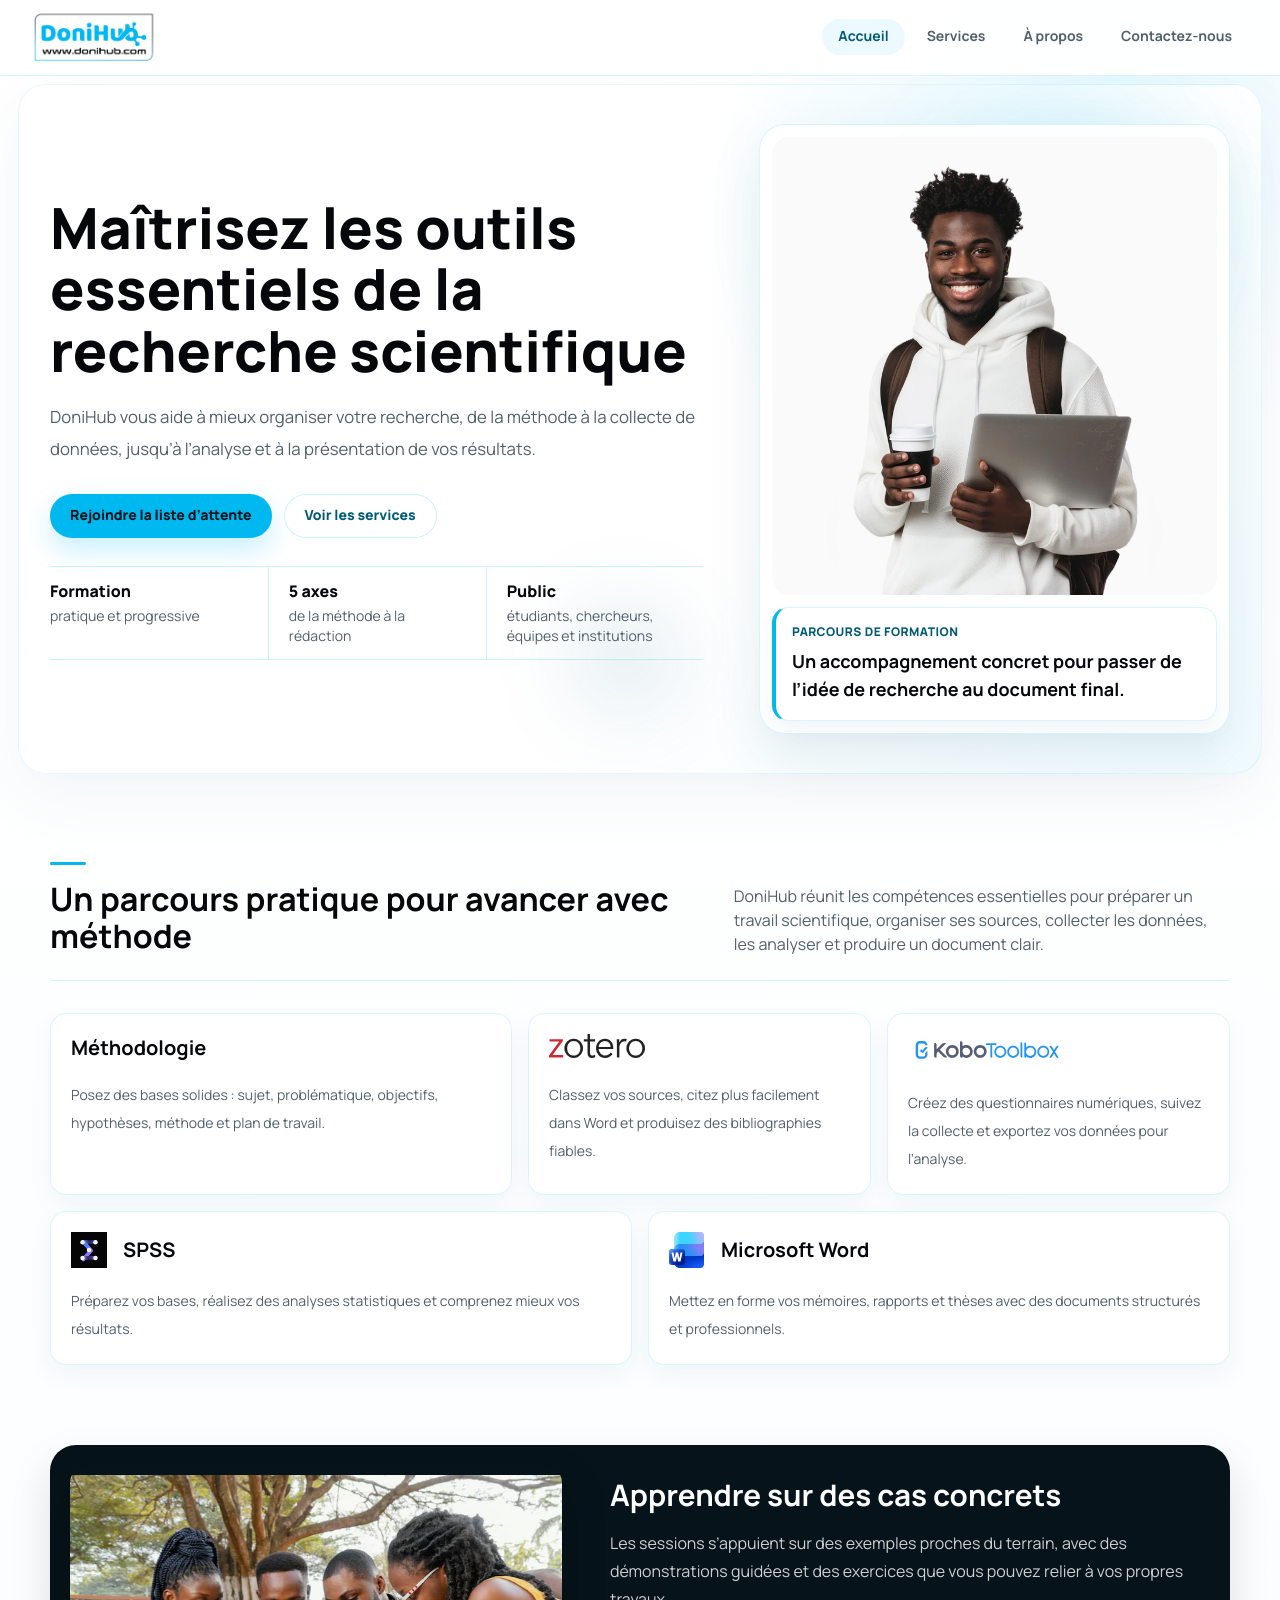
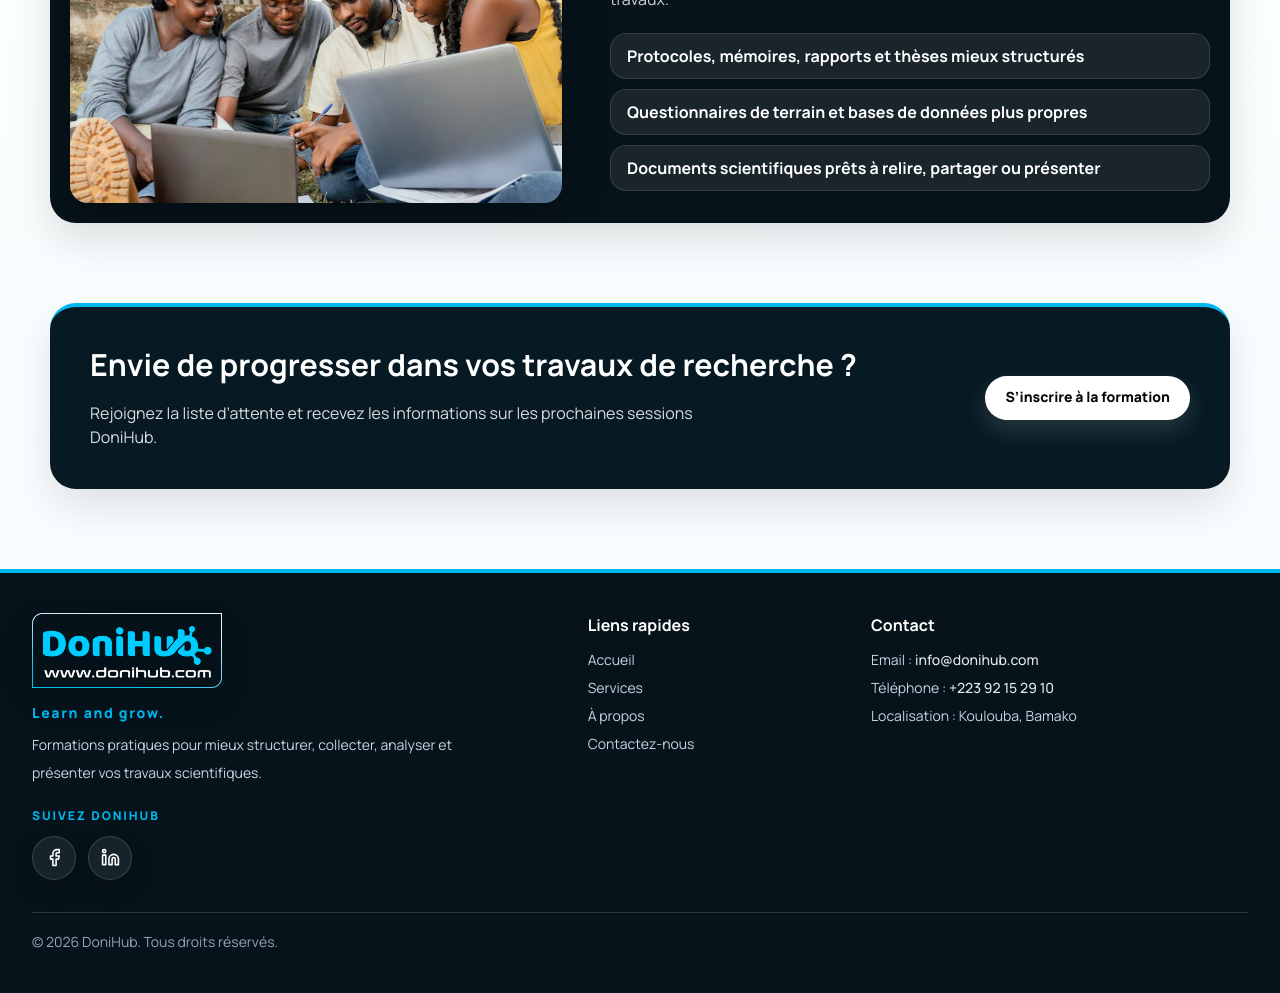
==== commit df6d66cc: "Update DoniHub footer slogan" ====
--- a/index.html
+++ b/index.html
@@ -1 +1 @@
-<!DOCTYPE html><html lang="fr"><head><meta charSet="utf-8"/><meta name="viewport" content="width=device-width, initial-scale=1"/><link rel="preload" as="image" href="/assets/logo-donihub-full.png" fetchPriority="high"/><link rel="preload" as="image" href="/assets/photos/hero-etudiant.png" fetchPriority="high"/><link rel="stylesheet" href="/_next/static/css/19e92989b9381228.css" data-precedence="next"/><link rel="preload" as="script" fetchPriority="low" href="/_next/static/chunks/webpack-be95cb0b58a51fc5.js"/><script src="/_next/static/chunks/fd9d1056-cf48984c1108c87a.js" async=""></script><script src="/_next/static/chunks/117-9ee0f5846c042013.js" async=""></script><script src="/_next/static/chunks/main-app-3489be65211097f5.js" async=""></script><script src="/_next/static/chunks/609-66d1734d15f7ccc4.js" async=""></script><script src="/_next/static/chunks/app/page-65ebdee4ecb1b3f2.js" async=""></script><script src="/_next/static/chunks/app/layout-8891657135d49130.js" async=""></script><title>DoniHub — Formation aux outils de recherche scientifique</title><meta name="description" content="DoniHub forme les étudiants, chercheurs et professionnels à Zotero, KoboToolbox, SPSS, Microsoft Word et la méthodologie de recherche."/><meta name="application-name" content="DoniHub"/><meta name="robots" content="index, follow"/><link rel="canonical" href="https://donihub.com"/><meta property="og:title" content="DoniHub — Formation aux outils de recherche scientifique"/><meta property="og:description" content="DoniHub forme les étudiants, chercheurs et professionnels à la méthodologie, Zotero, KoboToolbox, SPSS et Microsoft Word pour leurs travaux scientifiques."/><meta property="og:url" content="https://donihub.com"/><meta property="og:site_name" content="DoniHub"/><meta property="og:locale" content="fr_FR"/><meta property="og:image:alt" content="DoniHub - Formation aux outils de recherche scientifique"/><meta property="og:image:height" content="630"/><meta property="og:image" content="https://donihub.com/assets/og-donihub.svg"/><meta property="og:image:width" content="1200"/><meta property="og:type" content="website"/><meta name="twitter:card" content="summary_large_image"/><meta name="twitter:title" content="DoniHub — Formation aux outils de recherche scientifique"/><meta name="twitter:description" content="DoniHub forme les étudiants, chercheurs et professionnels à la méthodologie, Zotero, KoboToolbox, SPSS et Microsoft Word pour leurs travaux scientifiques."/><meta name="twitter:image" content="https://donihub.com/assets/og-donihub.svg"/><link rel="icon" href="/assets/logo-donihub-mark.png"/><script src="/_next/static/chunks/polyfills-42372ed130431b0a.js" noModule=""></script></head><body class="__variable_73ee6c font-sans"><header class="sticky top-0 z-30 border-b border-brand/15 bg-white/[0.92] backdrop-blur-xl"><div class="mx-auto flex max-w-7xl items-center justify-between gap-6 px-5 py-2 sm:px-6 lg:px-8"><a aria-label="Accueil DoniHub" class="shrink-0" href="/"><img alt="Logo DoniHub" fetchPriority="high" width="140" height="66" decoding="async" data-nimg="1" class="h-auto w-[110px] sm:w-[124px]" style="color:transparent" src="/assets/logo-donihub-full.png"/></a><button type="button" class="inline-flex h-10 w-10 items-center justify-center rounded-xl border border-brand/20 bg-white text-ink shadow-sm md:hidden" aria-label="Ouvrir le menu de navigation" aria-expanded="false" aria-controls="primary-nav"><svg xmlns="http://www.w3.org/2000/svg" width="22" height="22" viewBox="0 0 24 24" fill="none" stroke="currentColor" stroke-width="2" stroke-linecap="round" stroke-linejoin="round" class="lucide lucide-menu" aria-hidden="true"><line x1="4" x2="20" y1="12" y2="12"></line><line x1="4" x2="20" y1="6" y2="6"></line><line x1="4" x2="20" y1="18" y2="18"></line></svg></button><nav id="primary-nav" aria-label="Navigation principale" class="hidden absolute left-5 right-5 top-[64px] flex-col gap-1 rounded-2xl border border-brand/15 bg-white p-3 shadow-panel md:static md:flex md:flex-row md:items-center md:gap-1.5 md:border-0 md:bg-transparent md:p-0 md:shadow-none"><a aria-current="page" class="rounded-full px-4 py-2 text-sm font-bold transition duration-200 hover:-translate-y-0.5 bg-brand-soft/80 text-brand-dark" href="/">Accueil</a><a class="rounded-full px-4 py-2 text-sm font-bold transition duration-200 hover:-translate-y-0.5 text-muted hover:bg-brand-soft/70 hover:text-brand-dark" href="/services">Services</a><a class="rounded-full px-4 py-2 text-sm font-bold transition duration-200 hover:-translate-y-0.5 text-muted hover:bg-brand-soft/70 hover:text-brand-dark" href="/a-propos">À propos</a><a class="rounded-full px-4 py-2 text-sm font-bold transition duration-200 hover:-translate-y-0.5 text-muted hover:bg-brand-soft/70 hover:text-brand-dark" href="/contactez-nous">Contactez-nous</a></nav></div></header><main><section class="container-page hero-shell"><span aria-hidden="true" data-parallax="28" class="parallax-layer parallax-layer-primary"></span><span aria-hidden="true" data-parallax="-18" class="parallax-layer parallax-layer-secondary"></span><div data-scroll-reveal="fade-left"><h1 class="hero-title">Maîtrisez les outils essentiels de la recherche scientifique</h1><p class="mt-4 max-w-[680px] text-[0.95rem] leading-7 text-muted sm:mt-5 sm:text-[1.05rem] sm:leading-8">DoniHub vous aide à mieux organiser votre recherche, de la méthode à la collecte de données, jusqu’à l’analyse et à la présentation de vos résultats.</p><div class="mt-6 flex flex-col gap-2.5 sm:mt-7 sm:flex-row sm:flex-wrap sm:gap-3"><a data-pressable="true" class="inline-flex min-h-11 items-center justify-center rounded-full px-5 py-2.5 text-sm font-extrabold transition duration-200 hover:-translate-y-0.5 bg-brand text-[#06131a] shadow-[0_12px_28px_rgba(0,184,240,0.22)] hover:bg-[#20c7f6]" href="/contactez-nous#inscription">Rejoindre la liste d’attente</a><a data-pressable="true" class="inline-flex min-h-11 items-center justify-center rounded-full px-5 py-2.5 text-sm font-extrabold transition duration-200 hover:-translate-y-0.5 border border-brand/20 bg-white text-brand-dark hover:border-brand/35 hover:shadow-soft" href="/services">Voir les services</a></div><div class="mt-6 grid max-w-[680px] grid-cols-3 divide-x divide-brand/20 border-y border-brand/20 sm:mt-7"><div class="px-2.5 py-2.5 first:pl-0 last:pr-0 sm:px-5 sm:py-3 sm:first:pl-0"><strong class="block text-[0.8rem] font-extrabold leading-tight sm:text-base">Formation</strong><span class="mt-1 block text-xs leading-5 text-muted sm:text-sm">pratique et progressive</span></div><div class="px-2.5 py-2.5 first:pl-0 last:pr-0 sm:px-5 sm:py-3 sm:first:pl-0"><strong class="block text-[0.8rem] font-extrabold leading-tight sm:text-base">5 axes</strong><span class="mt-1 block text-xs leading-5 text-muted sm:text-sm">de la méthode à la rédaction</span></div><div class="px-2.5 py-2.5 first:pl-0 last:pr-0 sm:px-5 sm:py-3 sm:first:pl-0"><strong class="block text-[0.8rem] font-extrabold leading-tight sm:text-base">Public</strong><span class="mt-1 block text-xs leading-5 text-muted sm:text-sm">étudiants, chercheurs, équipes et institutions</span></div></div></div><div data-scroll-reveal="fade-right" data-tilt-card="true" style="--reveal-delay:80ms" class="rounded-[22px] border border-brand/15 bg-white/90 p-2.5 shadow-[0_18px_42px_rgba(0,91,120,0.085)] sm:rounded-[26px] sm:p-3 sm:shadow-[0_22px_54px_rgba(0,91,120,0.1)]"><figure class="hero-portrait-frame"><img alt="Étudiant noir souriant avec un ordinateur portable" fetchPriority="high" width="530" height="759" decoding="async" data-nimg="1" style="color:transparent" src="/assets/photos/hero-etudiant.png"/></figure><div class="relative z-20 mx-2 -mt-9 rounded-2xl border border-brand/15 border-l-4 border-l-brand bg-white/95 p-3 shadow-[0_10px_24px_rgba(0,91,120,0.06)] sm:mx-0 sm:mt-3 sm:p-4"><p class="mb-1.5 text-[0.68rem] font-extrabold uppercase tracking-[.04em] text-brand-dark sm:mb-2 sm:text-xs">Parcours de formation</p><h2 class="text-sm font-bold leading-snug sm:text-lg">Un accompagnement concret pour passer de l’idée de recherche au document final.</h2></div></div></section><section class="container-page py-12 sm:py-14 lg:py-20"><div data-scroll-reveal="true" class="mb-7 grid items-end gap-4 border-b border-brand/15 pb-5 lg:grid-cols-[.86fr_.68fr] lg:gap-14 sm:mb-8 sm:gap-5 sm:pb-6"><h2 class="section-title title-rule">Un parcours pratique pour avancer avec méthode</h2><p class="text-[0.95rem] leading-7 text-muted sm:text-base">DoniHub réunit les compétences essentielles pour préparer un travail scientifique, organiser ses sources, collecter les données, les analyser et produire un document clair.</p></div><div class="grid gap-4 md:grid-cols-2 lg:grid-cols-10"><article data-scroll-reveal="fade-left" data-tilt-card="true" style="--reveal-delay:0ms" class="service-card lg:col-span-4"><h3 class="mb-4 text-lg font-bold leading-tight sm:mb-5 sm:text-xl">Méthodologie</h3><p class="text-sm leading-6 text-muted sm:leading-7">Posez des bases solides : sujet, problématique, objectifs, hypothèses, méthode et plan de travail.</p></article><article data-scroll-reveal="fade-right" data-tilt-card="true" style="--reveal-delay:70ms" class="service-card lg:col-span-3"><img alt="Zotero" loading="lazy" width="96" height="24" decoding="async" data-nimg="1" class="h-5 w-[86px] sm:h-6 sm:w-[96px] shrink-0 object-contain object-left mb-6" style="color:transparent" src="/assets/tools/zotero-logo.svg"/><p class="text-sm leading-6 text-muted sm:leading-7">Classez vos sources, citez plus facilement dans Word et produisez des bibliographies fiables.</p></article><article data-scroll-reveal="fade-left" data-tilt-card="true" style="--reveal-delay:140ms" class="service-card lg:col-span-3"><img alt="KoboToolbox" loading="lazy" width="160" height="32" decoding="async" data-nimg="1" class="h-7 w-[140px] sm:h-8 sm:w-[160px] shrink-0 object-contain object-left mb-6" style="color:transparent" src="/assets/tools/kobotoolbox.svg"/><p class="text-sm leading-6 text-muted sm:leading-7">Créez des questionnaires numériques, suivez la collecte et exportez vos données pour l’analyse.</p></article><article data-scroll-reveal="fade-right" data-tilt-card="true" style="--reveal-delay:210ms" class="service-card lg:col-span-5"><div class="mb-4 flex items-center gap-3 sm:mb-5 sm:gap-4"><img alt="" loading="lazy" width="36" height="36" decoding="async" data-nimg="1" class="h-8 w-8 sm:h-9 sm:w-9 shrink-0 object-contain object-left " style="color:transparent" src="/assets/tools/spss.svg"/><h3 class="text-lg font-bold leading-tight sm:text-xl">SPSS</h3></div><p class="text-sm leading-6 text-muted sm:leading-7">Préparez vos bases, réalisez des analyses statistiques et comprenez mieux vos résultats.</p></article><article data-scroll-reveal="fade-left" data-tilt-card="true" style="--reveal-delay:280ms" class="service-card lg:col-span-5"><div class="mb-4 flex items-center gap-3 sm:mb-5 sm:gap-4"><img alt="" loading="lazy" width="36" height="36" decoding="async" data-nimg="1" class="h-8 w-8 sm:h-9 sm:w-9 shrink-0 object-contain object-left " style="color:transparent" src="/assets/tools/word.svg"/><h3 class="text-lg font-bold leading-tight sm:text-xl">Microsoft Word</h3></div><p class="text-sm leading-6 text-muted sm:leading-7">Mettez en forme vos mémoires, rapports et thèses avec des documents structurés et professionnels.</p></article></div></section><section data-tilt-card="true" class="container-page immersive-section mb-12 grid items-center gap-5 rounded-[22px] bg-[#06131a] p-3 shadow-[0_18px_42px_rgba(5,7,10,0.12)] md:grid-cols-[.82fr_1fr] lg:mb-20 lg:gap-12 lg:p-5 sm:mb-14 sm:gap-7 sm:rounded-[26px] sm:p-4"><figure data-scroll-reveal="fade-left" class="overflow-hidden rounded-[18px] shadow-[0_18px_44px_rgba(0,0,0,.24)]"><img alt="Étudiants travaillant ensemble autour d’un ordinateur portable" data-parallax="-14" loading="lazy" width="740" height="493" decoding="async" data-nimg="1" class="parallax-media aspect-[16/11] h-full w-full object-cover" style="color:transparent" src="/assets/photos/students-studying-together.avif"/></figure><div data-scroll-reveal="fade-right" style="--reveal-delay:80ms"><h2 class="text-[1.3rem] font-bold leading-tight text-white sm:text-[1.85rem]">Apprendre sur des cas concrets</h2><p class="mt-3 text-sm leading-6 text-white/80 sm:mt-4 sm:text-base sm:leading-7">Les sessions s’appuient sur des exemples proches du terrain, avec des démonstrations guidées et des exercices que vous pouvez relier à vos propres travaux.</p><ul class="mt-4 grid gap-2 sm:mt-5 sm:gap-2.5"><li class="rounded-2xl border border-white/[0.12] bg-white/[0.08] px-3.5 py-2 text-sm font-bold text-white transition duration-200 hover:translate-x-1 hover:bg-white/15 sm:px-4 sm:py-2.5 sm:text-base">Protocoles, mémoires, rapports et thèses mieux structurés</li><li class="rounded-2xl border border-white/[0.12] bg-white/[0.08] px-3.5 py-2 text-sm font-bold text-white transition duration-200 hover:translate-x-1 hover:bg-white/15 sm:px-4 sm:py-2.5 sm:text-base">Questionnaires de terrain et bases de données plus propres</li><li class="rounded-2xl border border-white/[0.12] bg-white/[0.08] px-3.5 py-2 text-sm font-bold text-white transition duration-200 hover:translate-x-1 hover:bg-white/15 sm:px-4 sm:py-2.5 sm:text-base">Documents scientifiques prêts à relire, partager ou présenter</li></ul></div></section><section data-scroll-reveal="scale" class="container-page mb-16 flex flex-col gap-6 rounded-[22px] border-t-4 border-brand bg-[#071923] p-6 text-white shadow-[0_18px_42px_rgba(5,7,10,.11)] lg:flex-row lg:items-center lg:justify-between lg:p-10 sm:mb-20 sm:gap-7 sm:rounded-[26px] sm:p-7"><div><h2 class="max-w-3xl text-[1.32rem] font-bold leading-tight sm:text-[1.9rem]">Envie de progresser dans vos travaux de recherche ?</h2><p class="mt-3 max-w-2xl text-sm leading-6 text-white/85 sm:mt-4 sm:text-base">Rejoignez la liste d’attente et recevez les informations sur les prochaines sessions DoniHub.</p></div><a data-pressable="true" class="inline-flex min-h-11 items-center justify-center rounded-full px-5 py-2.5 text-sm font-extrabold transition duration-200 hover:-translate-y-0.5 bg-white text-ink shadow-[0_10px_24px_rgba(255,255,255,0.14)] hover:bg-brand-soft" href="/contactez-nous#inscription">S’inscrire à la formation</a></section></main><footer class="border-t-4 border-brand bg-[#06131a] text-slate-200"><div class="mx-auto grid max-w-7xl gap-8 px-5 py-10 sm:px-6 md:grid-cols-[1.25fr_.6fr_.9fr] lg:px-8"><div><a aria-label="Accueil DoniHub" class="mb-4 inline-flex" href="/"><img alt="Logo DoniHub" loading="lazy" width="720" height="284" decoding="async" data-nimg="1" class="h-auto w-[172px] drop-shadow-[0_10px_20px_rgba(0,0,0,0.24)] sm:w-[190px]" style="color:transparent" src="/assets/logo-donihub-footer.png"/></a><h2 class="sr-only">DoniHub</h2><p class="max-w-md text-sm leading-7 text-slate-300">Formations pratiques pour mieux structurer, collecter, analyser et présenter vos travaux scientifiques.</p><div class="mt-5"><p class="mb-3 text-xs font-extrabold uppercase tracking-[0.16em] text-brand">Suivez DoniHub</p><div class="flex flex-wrap gap-3 " aria-label="Réseaux sociaux DoniHub"><a href="https://www.facebook.com/donihub223" target="_blank" rel="noopener noreferrer" aria-label="Ouvrir la page Facebook de DoniHub" data-pressable="true" class="group grid h-9 w-9 place-items-center rounded-full border p-0 transition duration-200 hover:-translate-y-0.5 sm:h-11 sm:w-11 border-white/15 bg-white/[0.07] text-white shadow-[0_10px_22px_rgba(0,0,0,0.18)] hover:border-brand/60 hover:bg-brand hover:text-[#06131a]"><span class="grid h-full w-full place-items-center rounded-full transition"><svg xmlns="http://www.w3.org/2000/svg" width="19" height="19" viewBox="0 0 24 24" fill="none" stroke="currentColor" stroke-width="2" stroke-linecap="round" stroke-linejoin="round" class="lucide lucide-facebook" aria-hidden="true"><path d="M18 2h-3a5 5 0 0 0-5 5v3H7v4h3v8h4v-8h3l1-4h-4V7a1 1 0 0 1 1-1h3z"></path></svg></span></a><a href="https://www.linkedin.com/company/donihub/" target="_blank" rel="noopener noreferrer" aria-label="Ouvrir la page LinkedIn de DoniHub" data-pressable="true" class="group grid h-9 w-9 place-items-center rounded-full border p-0 transition duration-200 hover:-translate-y-0.5 sm:h-11 sm:w-11 border-white/15 bg-white/[0.07] text-white shadow-[0_10px_22px_rgba(0,0,0,0.18)] hover:border-brand/60 hover:bg-brand hover:text-[#06131a]"><span class="grid h-full w-full place-items-center rounded-full transition"><svg xmlns="http://www.w3.org/2000/svg" width="19" height="19" viewBox="0 0 24 24" fill="none" stroke="currentColor" stroke-width="2" stroke-linecap="round" stroke-linejoin="round" class="lucide lucide-linkedin" aria-hidden="true"><path d="M16 8a6 6 0 0 1 6 6v7h-4v-7a2 2 0 0 0-2-2 2 2 0 0 0-2 2v7h-4v-7a6 6 0 0 1 6-6z"></path><rect width="4" height="12" x="2" y="9"></rect><circle cx="4" cy="4" r="2"></circle></svg></span></a></div></div></div><div><h3 class="mb-3 font-bold text-white">Liens rapides</h3><div class="grid gap-2 text-sm"><a class="text-slate-300 transition hover:text-white" href="/">Accueil</a><a class="text-slate-300 transition hover:text-white" href="/services">Services</a><a class="text-slate-300 transition hover:text-white" href="/a-propos">À propos</a><a class="text-slate-300 transition hover:text-white" href="/contactez-nous">Contactez-nous</a></div></div><div><a class="mb-3 inline-flex font-bold text-white underline-offset-4 transition hover:text-brand hover:underline" href="/contactez-nous">Contact</a><div class="grid gap-2 text-sm text-slate-300"><p>Email<!-- --> :<!-- --> <a href="mailto:info@donihub.com" class="font-medium text-slate-200 underline-offset-4 transition hover:text-brand hover:underline">info@donihub.com</a></p><p>Téléphone<!-- --> :<!-- --> <a href="tel:+22392152910" class="font-medium text-slate-200 underline-offset-4 transition hover:text-brand hover:underline">+223 92 15 29 10</a></p><p>Localisation<!-- --> :<!-- --> <!-- -->Koulouba, Bamako</p></div></div><p class="border-t border-white/15 pt-5 text-sm text-slate-400 md:col-span-3">© 2026 DoniHub. Tous droits réservés.</p></div></footer><script src="/_next/static/chunks/webpack-be95cb0b58a51fc5.js" async=""></script><script>(self.__next_f=self.__next_f||[]).push([0]);self.__next_f.push([2,null])</script><script>self.__next_f.push([1,"1:HL[\"/_next/static/css/19e92989b9381228.css\",\"style\"]\n"])</script><script>self.__next_f.push([1,"2:I[2846,[],\"\"]\n4:I[6097,[\"609\",\"static/chunks/609-66d1734d15f7ccc4.js\",\"931\",\"static/chunks/app/page-65ebdee4ecb1b3f2.js\"],\"ScrollReveal\"]\n5:I[2972,[\"609\",\"static/chunks/609-66d1734d15f7ccc4.js\",\"931\",\"static/chunks/app/page-65ebdee4ecb1b3f2.js\"],\"\"]\n6:I[5878,[\"609\",\"static/chunks/609-66d1734d15f7ccc4.js\",\"931\",\"static/chunks/app/page-65ebdee4ecb1b3f2.js\"],\"Image\"]\n7:I[9587,[\"609\",\"static/chunks/609-66d1734d15f7ccc4.js\",\"185\",\"static/chunks/app/layout-8891657135d49130.js\"],\"ImmersiveEffects\"]\n8:I[335,[\"609\",\"static/chunks/609-66d1734d15f7ccc4.js\",\"185\",\"static/chunks/app/layout-8891657135d49130.js\"],\"Header\"]\n9:I[4707,[],\"\"]\na:I[6423,[],\"\"]\nc:I[1060,[],\"\"]\nd:[]\n"])</script><script>self.__next_f.push([1,"0:[\"$\",\"$L2\",null,{\"buildId\":\"Cq9KkDMyhIK_FN7qhjbn7\",\"assetPrefix\":\"\",\"urlParts\":[\"\",\"\"],\"initialTree\":[\"\",{\"children\":[\"__PAGE__\",{}]},\"$undefined\",\"$undefined\",true],\"initialSeedData\":[\"\",{\"children\":[\"__PAGE__\",{},[[\"$L3\",[\"$\",\"main\",null,{\"children\":[[\"$\",\"$L4\",null,{}],[\"$\",\"section\",null,{\"className\":\"container-page hero-shell\",\"children\":[[\"$\",\"span\",null,{\"aria-hidden\":true,\"data-parallax\":\"28\",\"className\":\"parallax-layer parallax-layer-primary\"}],[\"$\",\"span\",null,{\"aria-hidden\":true,\"data-parallax\":\"-18\",\"className\":\"parallax-layer parallax-layer-secondary\"}],[\"$\",\"div\",null,{\"data-scroll-reveal\":\"fade-left\",\"children\":[[\"$\",\"h1\",null,{\"className\":\"hero-title\",\"children\":\"Maîtrisez les outils essentiels de la recherche scientifique\"}],[\"$\",\"p\",null,{\"className\":\"mt-4 max-w-[680px] text-[0.95rem] leading-7 text-muted sm:mt-5 sm:text-[1.05rem] sm:leading-8\",\"children\":\"DoniHub vous aide à mieux organiser votre recherche, de la méthode à la collecte de données, jusqu’à l’analyse et à la présentation de vos résultats.\"}],[\"$\",\"div\",null,{\"className\":\"mt-6 flex flex-col gap-2.5 sm:mt-7 sm:flex-row sm:flex-wrap sm:gap-3\",\"children\":[[\"$\",\"$L5\",null,{\"href\":\"/contactez-nous#inscription\",\"data-pressable\":true,\"className\":\"inline-flex min-h-11 items-center justify-center rounded-full px-5 py-2.5 text-sm font-extrabold transition duration-200 hover:-translate-y-0.5 bg-brand text-[#06131a] shadow-[0_12px_28px_rgba(0,184,240,0.22)] hover:bg-[#20c7f6]\",\"children\":\"Rejoindre la liste d’attente\"}],[\"$\",\"$L5\",null,{\"href\":\"/services\",\"data-pressable\":true,\"className\":\"inline-flex min-h-11 items-center justify-center rounded-full px-5 py-2.5 text-sm font-extrabold transition duration-200 hover:-translate-y-0.5 border border-brand/20 bg-white text-brand-dark hover:border-brand/35 hover:shadow-soft\",\"children\":\"Voir les services\"}]]}],[\"$\",\"div\",null,{\"className\":\"mt-6 grid max-w-[680px] grid-cols-3 divide-x divide-brand/20 border-y border-brand/20 sm:mt-7\",\"children\":[[\"$\",\"div\",\"Formation\",{\"className\":\"px-2.5 py-2.5 first:pl-0 last:pr-0 sm:px-5 sm:py-3 sm:first:pl-0\",\"children\":[[\"$\",\"strong\",null,{\"className\":\"block text-[0.8rem] font-extrabold leading-tight sm:text-base\",\"children\":\"Formation\"}],[\"$\",\"span\",null,{\"className\":\"mt-1 block text-xs leading-5 text-muted sm:text-sm\",\"children\":\"pratique et progressive\"}]]}],[\"$\",\"div\",\"5 axes\",{\"className\":\"px-2.5 py-2.5 first:pl-0 last:pr-0 sm:px-5 sm:py-3 sm:first:pl-0\",\"children\":[[\"$\",\"strong\",null,{\"className\":\"block text-[0.8rem] font-extrabold leading-tight sm:text-base\",\"children\":\"5 axes\"}],[\"$\",\"span\",null,{\"className\":\"mt-1 block text-xs leading-5 text-muted sm:text-sm\",\"children\":\"de la méthode à la rédaction\"}]]}],[\"$\",\"div\",\"Public\",{\"className\":\"px-2.5 py-2.5 first:pl-0 last:pr-0 sm:px-5 sm:py-3 sm:first:pl-0\",\"children\":[[\"$\",\"strong\",null,{\"className\":\"block text-[0.8rem] font-extrabold leading-tight sm:text-base\",\"children\":\"Public\"}],[\"$\",\"span\",null,{\"className\":\"mt-1 block text-xs leading-5 text-muted sm:text-sm\",\"children\":\"étudiants, chercheurs, équipes et institutions\"}]]}]]}]]}],[\"$\",\"div\",null,{\"data-scroll-reveal\":\"fade-right\",\"data-tilt-card\":true,\"style\":{\"--reveal-delay\":\"80ms\"},\"className\":\"rounded-[22px] border border-brand/15 bg-white/90 p-2.5 shadow-[0_18px_42px_rgba(0,91,120,0.085)] sm:rounded-[26px] sm:p-3 sm:shadow-[0_22px_54px_rgba(0,91,120,0.1)]\",\"children\":[[\"$\",\"figure\",null,{\"className\":\"hero-portrait-frame\",\"children\":[\"$\",\"$L6\",null,{\"src\":\"/assets/photos/hero-etudiant.png\",\"alt\":\"Étudiant noir souriant avec un ordinateur portable\",\"width\":530,\"height\":759,\"priority\":true}]}],[\"$\",\"div\",null,{\"className\":\"relative z-20 mx-2 -mt-9 rounded-2xl border border-brand/15 border-l-4 border-l-brand bg-white/95 p-3 shadow-[0_10px_24px_rgba(0,91,120,0.06)] sm:mx-0 sm:mt-3 sm:p-4\",\"children\":[[\"$\",\"p\",null,{\"className\":\"mb-1.5 text-[0.68rem] font-extrabold uppercase tracking-[.04em] text-brand-dark sm:mb-2 sm:text-xs\",\"children\":\"Parcours de formation\"}],[\"$\",\"h2\",null,{\"className\":\"text-sm font-bold leading-snug sm:text-lg\",\"children\":\"Un accompagnement concret pour passer de l’idée de recherche au document final.\"}]]}]]}]]}],[\"$\",\"section\",null,{\"className\":\"container-page py-12 sm:py-14 lg:py-20\",\"children\":[[\"$\",\"div\",null,{\"data-scroll-reveal\":true,\"className\":\"mb-7 grid items-end gap-4 border-b border-brand/15 pb-5 lg:grid-cols-[.86fr_.68fr] lg:gap-14 sm:mb-8 sm:gap-5 sm:pb-6\",\"children\":[[\"$\",\"h2\",null,{\"className\":\"section-title title-rule\",\"children\":\"Un parcours pratique pour avancer avec méthode\"}],[\"$\",\"p\",null,{\"className\":\"text-[0.95rem] leading-7 text-muted sm:text-base\",\"children\":\"DoniHub réunit les compétences essentielles pour préparer un travail scientifique, organiser ses sources, collecter les données, les analyser et produire un document clair.\"}]]}],[\"$\",\"div\",null,{\"className\":\"grid gap-4 md:grid-cols-2 lg:grid-cols-10\",\"children\":[[\"$\",\"article\",\"Méthodologie\",{\"data-scroll-reveal\":\"fade-left\",\"data-tilt-card\":true,\"style\":{\"--reveal-delay\":\"0ms\"},\"className\":\"service-card lg:col-span-4\",\"children\":[[\"$\",\"h3\",null,{\"className\":\"mb-4 text-lg font-bold leading-tight sm:mb-5 sm:text-xl\",\"children\":\"Méthodologie\"}],[\"$\",\"p\",null,{\"className\":\"text-sm leading-6 text-muted sm:leading-7\",\"children\":\"Posez des bases solides : sujet, problématique, objectifs, hypothèses, méthode et plan de travail.\"}]]}],[\"$\",\"article\",\"Zotero\",{\"data-scroll-reveal\":\"fade-right\",\"data-tilt-card\":true,\"style\":{\"--reveal-delay\":\"70ms\"},\"className\":\"service-card lg:col-span-3\",\"children\":[[\"$\",\"$L6\",null,{\"src\":\"/assets/tools/zotero-logo.svg\",\"alt\":\"Zotero\",\"width\":96,\"height\":24,\"className\":\"h-5 w-[86px] sm:h-6 sm:w-[96px] shrink-0 object-contain object-left mb-6\"}],[\"$\",\"p\",null,{\"className\":\"text-sm leading-6 text-muted sm:leading-7\",\"children\":\"Classez vos sources, citez plus facilement dans Word et produisez des bibliographies fiables.\"}]]}],[\"$\",\"article\",\"KoboToolbox\",{\"data-scroll-reveal\":\"fade-left\",\"data-tilt-card\":true,\"style\":{\"--reveal-delay\":\"140ms\"},\"className\":\"service-card lg:col-span-3\",\"children\":[[\"$\",\"$L6\",null,{\"src\":\"/assets/tools/kobotoolbox.svg\",\"alt\":\"KoboToolbox\",\"width\":160,\"height\":32,\"className\":\"h-7 w-[140px] sm:h-8 sm:w-[160px] shrink-0 object-contain object-left mb-6\"}],[\"$\",\"p\",null,{\"className\":\"text-sm leading-6 text-muted sm:leading-7\",\"children\":\"Créez des questionnaires numériques, suivez la collecte et exportez vos données pour l’analyse.\"}]]}],[\"$\",\"article\",\"SPSS\",{\"data-scroll-reveal\":\"fade-right\",\"data-tilt-card\":true,\"style\":{\"--reveal-delay\":\"210ms\"},\"className\":\"service-card lg:col-span-5\",\"children\":[[\"$\",\"div\",null,{\"className\":\"mb-4 flex items-center gap-3 sm:mb-5 sm:gap-4\",\"children\":[[\"$\",\"$L6\",null,{\"src\":\"/assets/tools/spss.svg\",\"alt\":\"\",\"width\":36,\"height\":36,\"className\":\"h-8 w-8 sm:h-9 sm:w-9 shrink-0 object-contain object-left \"}],[\"$\",\"h3\",null,{\"className\":\"text-lg font-bold leading-tight sm:text-xl\",\"children\":\"SPSS\"}]]}],[\"$\",\"p\",null,{\"className\":\"text-sm leading-6 text-muted sm:leading-7\",\"children\":\"Préparez vos bases, réalisez des analyses statistiques et comprenez mieux vos résultats.\"}]]}],[\"$\",\"article\",\"Microsoft Word\",{\"data-scroll-reveal\":\"fade-left\",\"data-tilt-card\":true,\"style\":{\"--reveal-delay\":\"280ms\"},\"className\":\"service-card lg:col-span-5\",\"children\":[[\"$\",\"div\",null,{\"className\":\"mb-4 flex items-center gap-3 sm:mb-5 sm:gap-4\",\"children\":[[\"$\",\"$L6\",null,{\"src\":\"/assets/tools/word.svg\",\"alt\":\"\",\"width\":36,\"height\":36,\"className\":\"h-8 w-8 sm:h-9 sm:w-9 shrink-0 object-contain object-left \"}],[\"$\",\"h3\",null,{\"className\":\"text-lg font-bold leading-tight sm:text-xl\",\"children\":\"Microsoft Word\"}]]}],[\"$\",\"p\",null,{\"className\":\"text-sm leading-6 text-muted sm:leading-7\",\"children\":\"Mettez en forme vos mémoires, rapports et thèses avec des documents structurés et professionnels.\"}]]}]]}]]}],[\"$\",\"section\",null,{\"data-tilt-card\":true,\"className\":\"container-page immersive-section mb-12 grid items-center gap-5 rounded-[22px] bg-[#06131a] p-3 shadow-[0_18px_42px_rgba(5,7,10,0.12)] md:grid-cols-[.82fr_1fr] lg:mb-20 lg:gap-12 lg:p-5 sm:mb-14 sm:gap-7 sm:rounded-[26px] sm:p-4\",\"children\":[[\"$\",\"figure\",null,{\"data-scroll-reveal\":\"fade-left\",\"className\":\"overflow-hidden rounded-[18px] shadow-[0_18px_44px_rgba(0,0,0,.24)]\",\"children\":[\"$\",\"$L6\",null,{\"src\":\"/assets/photos/students-studying-together.avif\",\"alt\":\"Étudiants travaillant ensemble autour d’un ordinateur portable\",\"width\":740,\"height\":493,\"data-parallax\":\"-14\",\"className\":\"parallax-media aspect-[16/11] h-full w-full object-cover\"}]}],[\"$\",\"div\",null,{\"data-scroll-reveal\":\"fade-right\",\"style\":{\"--reveal-delay\":\"80ms\"},\"children\":[[\"$\",\"h2\",null,{\"className\":\"text-[1.3rem] font-bold leading-tight text-white sm:text-[1.85rem]\",\"children\":\"Apprendre sur des cas concrets\"}],[\"$\",\"p\",null,{\"className\":\"mt-3 text-sm leading-6 text-white/80 sm:mt-4 sm:text-base sm:leading-7\",\"children\":\"Les sessions s’appuient sur des exemples proches du terrain, avec des démonstrations guidées et des exercices que vous pouvez relier à vos propres travaux.\"}],[\"$\",\"ul\",null,{\"className\":\"mt-4 grid gap-2 sm:mt-5 sm:gap-2.5\",\"children\":[[\"$\",\"li\",\"Protocoles, mémoires, rapports et thèses mieux structurés\",{\"className\":\"rounded-2xl border border-white/[0.12] bg-white/[0.08] px-3.5 py-2 text-sm font-bold text-white transition duration-200 hover:translate-x-1 hover:bg-white/15 sm:px-4 sm:py-2.5 sm:text-base\",\"children\":\"Protocoles, mémoires, rapports et thèses mieux structurés\"}],[\"$\",\"li\",\"Questionnaires de terrain et bases de données plus propres\",{\"className\":\"rounded-2xl border border-white/[0.12] bg-white/[0.08] px-3.5 py-2 text-sm font-bold text-white transition duration-200 hover:translate-x-1 hover:bg-white/15 sm:px-4 sm:py-2.5 sm:text-base\",\"children\":\"Questionnaires de terrain et bases de données plus propres\"}],[\"$\",\"li\",\"Documents scientifiques prêts à relire, partager ou présenter\",{\"className\":\"rounded-2xl border border-white/[0.12] bg-white/[0.08] px-3.5 py-2 text-sm font-bold text-white transition duration-200 hover:translate-x-1 hover:bg-white/15 sm:px-4 sm:py-2.5 sm:text-base\",\"children\":\"Documents scientifiques prêts à relire, partager ou présenter\"}]]}]]}]]}],[\"$\",\"section\",null,{\"data-scroll-reveal\":\"scale\",\"className\":\"container-page mb-16 flex flex-col gap-6 rounded-[22px] border-t-4 border-brand bg-[#071923] p-6 text-white shadow-[0_18px_42px_rgba(5,7,10,.11)] lg:flex-row lg:items-center lg:justify-between lg:p-10 sm:mb-20 sm:gap-7 sm:rounded-[26px] sm:p-7\",\"children\":[[\"$\",\"div\",null,{\"children\":[[\"$\",\"h2\",null,{\"className\":\"max-w-3xl text-[1.32rem] font-bold leading-tight sm:text-[1.9rem]\",\"children\":\"Envie de progresser dans vos travaux de recherche ?\"}],[\"$\",\"p\",null,{\"className\":\"mt-3 max-w-2xl text-sm leading-6 text-white/85 sm:mt-4 sm:text-base\",\"children\":\"Rejoignez la liste d’attente et recevez les informations sur les prochaines sessions DoniHub.\"}]]}],[\"$\",\"$L5\",null,{\"href\":\"/contactez-nous#inscription\",\"data-pressable\":true,\"className\":\"inline-flex min-h-11 items-center justify-center rounded-full px-5 py-2.5 text-sm font-extrabold transition duration-200 hover:-translate-y-0.5 bg-white text-ink shadow-[0_10px_24px_rgba(255,255,255,0.14)] hover:bg-brand-soft\",\"children\":\"S’inscrire à la formation\"}]]}]]}],null],null],null]},[[[[\"$\",\"link\",\"0\",{\"rel\":\"stylesheet\",\"href\":\"/_next/static/css/19e92989b9381228.css\",\"precedence\":\"next\",\"crossOrigin\":\"$undefined\"}]],[\"$\",\"html\",null,{\"lang\":\"fr\",\"children\":[\"$\",\"body\",null,{\"className\":\"__variable_73ee6c font-sans\",\"children\":[[\"$\",\"$L7\",null,{}],[\"$\",\"$L8\",null,{}],[\"$\",\"$L9\",null,{\"parallelRouterKey\":\"children\",\"segmentPath\":[\"children\"],\"error\":\"$undefined\",\"errorStyles\":\"$undefined\",\"errorScripts\":\"$undefined\",\"template\":[\"$\",\"$La\",null,{}],\"templateStyles\":\"$undefined\",\"templateScripts\":\"$undefined\",\"notFound\":[[\"$\",\"title\",null,{\"children\":\"404: This page could not be found.\"}],[\"$\",\"div\",null,{\"style\":{\"fontFamily\":\"system-ui,\\\"Segoe UI\\\",Roboto,Helvetica,Arial,sans-serif,\\\"Apple Color Emoji\\\",\\\"Segoe UI Emoji\\\"\",\"height\":\"100vh\",\"textAlign\":\"center\",\"display\":\"flex\",\"flexDirection\":\"column\",\"alignItems\":\"center\",\"justifyContent\":\"center\"},\"children\":[\"$\",\"div\",null,{\"children\":[[\"$\",\"style\",null,{\"dangerouslySetInnerHTML\":{\"__html\":\"body{color:#000;background:#fff;margin:0}.next-error-h1{border-right:1px solid rgba(0,0,0,.3)}@media (prefers-color-scheme:dark){body{color:#fff;background:#000}.next-error-h1{border-right:1px solid rgba(255,255,255,.3)}}\"}}],[\"$\",\"h1\",null,{\"className\":\"next-error-h1\",\"style\":{\"display\":\"inline-block\",\"margin\":\"0 20px 0 0\",\"padding\":\"0 23px 0 0\",\"fontSize\":24,\"fontWeight\":500,\"verticalAlign\":\"top\",\"lineHeight\":\"49px\"},\"children\":\"404\"}],[\"$\",\"div\",null,{\"style\":{\"display\":\"inline-block\"},\"children\":[\"$\",\"h2\",null,{\"style\":{\"fontSize\":14,\"fontWeight\":400,\"lineHeight\":\"49px\",\"margin\":0},\"children\":\"This page could not be found.\"}]}]]}]}]],\"notFoundStyles\":[]}],[\"$\",\"footer\",null,{\"className\":\"border-t-4 border-brand bg-[#06131a] text-slate-200\",\"children\":[\"$\",\"div\",null,{\"className\":\"mx-auto grid max-w-7xl gap-8 px-5 py-10 sm:px-6 md:grid-cols-[1.25fr_.6fr_.9fr] lg:px-8\",\"children\":[[\"$\",\"div\",null,{\"children\":[[\"$\",\"$L5\",null,{\"href\":\"/\",\"aria-label\":\"Accueil DoniHub\",\"className\":\"mb-4 inline-flex\",\"children\":[\"$\",\"$L6\",null,{\"src\":\"/assets/logo-donihub-footer.png\",\"alt\":\"Logo DoniHub\",\"width\":720,\"height\":284,\"className\":\"h-auto w-[172px] drop-shadow-[0_10px_20px_rgba(0,0,0,0.24)] sm:w-[190px]\"}]}],[\"$\",\"h2\",null,{\"className\":\"sr-only\",\"children\":\"DoniHub\"}],[\"$\",\"p\",null,{\"className\":\"max-w-md text-sm leading-7 text-slate-300\",\"children\":\"Formations pratiques pour mieux structurer, collecter, analyser et présenter vos travaux scientifiques.\"}],[\"$\",\"div\",null,{\"className\":\"mt-5\",\"children\":[[\"$\",\"p\",null,{\"className\":\"mb-3 text-xs font-extrabold uppercase tracking-[0.16em] text-brand\",\"children\":\"Suivez DoniHub\"}],[\"$\",\"div\",null,{\"className\":\"flex flex-wrap gap-3 \",\"aria-label\":\"Réseaux sociaux DoniHub\",\"children\":[[\"$\",\"a\",\"Facebook\",{\"href\":\"https://www.facebook.com/donihub223\",\"target\":\"_blank\",\"rel\":\"noopener noreferrer\",\"aria-label\":\"Ouvrir la page Facebook de DoniHub\",\"data-pressable\":true,\"className\":\"group grid h-9 w-9 place-items-center rounded-full border p-0 transition duration-200 hover:-translate-y-0.5 sm:h-11 sm:w-11 border-white/15 bg-white/[0.07] text-white shadow-[0_10px_22px_rgba(0,0,0,0.18)] hover:border-brand/60 hover:bg-brand hover:text-[#06131a]\",\"children\":[[\"$\",\"span\",null,{\"className\":\"grid h-full w-full place-items-center rounded-full transition\",\"children\":[\"$\",\"svg\",null,{\"xmlns\":\"http://www.w3.org/2000/svg\",\"width\":19,\"height\":19,\"viewBox\":\"0 0 24 24\",\"fill\":\"none\",\"stroke\":\"currentColor\",\"strokeWidth\":2,\"strokeLinecap\":\"round\",\"strokeLinejoin\":\"round\",\"className\":\"lucide lucide-facebook\",\"aria-hidden\":true,\"children\":[[\"$\",\"path\",\"1jg4f8\",{\"d\":\"M18 2h-3a5 5 0 0 0-5 5v3H7v4h3v8h4v-8h3l1-4h-4V7a1 1 0 0 1 1-1h3z\"}],\"$undefined\"]}]}],false]}],[\"$\",\"a\",\"LinkedIn\",{\"href\":\"https://www.linkedin.com/company/donihub/\",\"target\":\"_blank\",\"rel\":\"noopener noreferrer\",\"aria-label\":\"Ouvrir la page LinkedIn de DoniHub\",\"data-pressable\":true,\"className\":\"group grid h-9 w-9 place-items-center rounded-full border p-0 transition duration-200 hover:-translate-y-0.5 sm:h-11 sm:w-11 border-white/15 bg-white/[0.07] text-white shadow-[0_10px_22px_rgba(0,0,0,0.18)] hover:border-brand/60 hover:bg-brand hover:text-[#06131a]\",\"children\":[[\"$\",\"span\",null,{\"className\":\"grid h-full w-full place-items-center rounded-full transition\",\"children\":[\"$\",\"svg\",null,{\"xmlns\":\"http://www.w3.org/2000/svg\",\"width\":19,\"height\":19,\"viewBox\":\"0 0 24 24\",\"fill\":\"none\",\"stroke\":\"currentColor\",\"strokeWidth\":2,\"strokeLinecap\":\"round\",\"strokeLinejoin\":\"round\",\"className\":\"lucide lucide-linkedin\",\"aria-hidden\":true,\"children\":[[\"$\",\"path\",\"c2jq9f\",{\"d\":\"M16 8a6 6 0 0 1 6 6v7h-4v-7a2 2 0 0 0-2-2 2 2 0 0 0-2 2v7h-4v-7a6 6 0 0 1 6-6z\"}],[\"$\",\"rect\",\"mk3on5\",{\"width\":\"4\",\"height\":\"12\",\"x\":\"2\",\"y\":\"9\"}],[\"$\",\"circle\",\"bt5ra8\",{\"cx\":\"4\",\"cy\":\"4\",\"r\":\"2\"}],\"$undefined\"]}]}],false]}]]}]]}]]}],[\"$\",\"div\",null,{\"children\":[[\"$\",\"h3\",null,{\"className\":\"mb-3 font-bold text-white\",\"children\":\"Liens rapides\"}],[\"$\",\"div\",null,{\"className\":\"grid gap-2 text-sm\",\"children\":[[\"$\",\"$L5\",\"/\",{\"href\":\"/\",\"className\":\"text-slate-300 transition hover:text-white\",\"children\":\"Accueil\"}],[\"$\",\"$L5\",\"/services\",{\"href\":\"/services\",\"className\":\"text-slate-300 transition hover:text-white\",\"children\":\"Services\"}],[\"$\",\"$L5\",\"/a-propos\",{\"href\":\"/a-propos\",\"className\":\"text-slate-300 transition hover:text-white\",\"children\":\"À propos\"}],[\"$\",\"$L5\",\"/contactez-nous\",{\"href\":\"/contactez-nous\",\"className\":\"text-slate-300 transition hover:text-white\",\"children\":\"Contactez-nous\"}]]}]]}],[\"$\",\"div\",null,{\"children\":[[\"$\",\"$L5\",null,{\"href\":\"/contactez-nous\",\"className\":\"mb-3 inline-flex font-bold text-white underline-offset-4 transition hover:text-brand hover:underline\",\"children\":\"Contact\"}],[\"$\",\"div\",null,{\"className\":\"grid gap-2 text-sm text-slate-300\",\"children\":[[\"$\",\"p\",\"Email\",{\"children\":[\"Email\",\" :\",\" \",[\"$\",\"a\",null,{\"href\":\"mailto:info@donihub.com\",\"className\":\"font-medium text-slate-200 underline-offset-4 transition hover:text-brand hover:underline\",\"children\":\"info@donihub.com\"}]]}],[\"$\",\"p\",\"Téléphone\",{\"children\":[\"Téléphone\",\" :\",\" \",[\"$\",\"a\",null,{\"href\":\"tel:+22392152910\",\"className\":\"font-medium text-slate-200 underline-offset-4 transition hover:text-brand hover:underline\",\"children\":\"+223 92 15 29 10\"}]]}],[\"$\",\"p\",\"Localisation\",{\"children\":[\"Localisation\",\" :\",\" \",\"Koulouba, Bamako\"]}]]}]]}],[\"$\",\"p\",null,{\"className\":\"border-t border-white/15 pt-5 text-sm text-slate-400 md:col-span-3\",\"children\":\"© 2026 DoniHub. Tous droits réservés.\"}]]}]}]]}]}]],null],null],\"couldBeIntercepted\":false,\"initialHead\":[null,\"$Lb\"],\"globalErrorComponent\":\"$c\",\"missingSlots\":\"$Wd\"}]\n"])</script><script>self.__next_f.push([1,"b:[[\"$\",\"meta\",\"0\",{\"name\":\"viewport\",\"content\":\"width=device-width, initial-scale=1\"}],[\"$\",\"meta\",\"1\",{\"charSet\":\"utf-8\"}],[\"$\",\"title\",\"2\",{\"children\":\"DoniHub — Formation aux outils de recherche scientifique\"}],[\"$\",\"meta\",\"3\",{\"name\":\"description\",\"content\":\"DoniHub forme les étudiants, chercheurs et professionnels à Zotero, KoboToolbox, SPSS, Microsoft Word et la méthodologie de recherche.\"}],[\"$\",\"meta\",\"4\",{\"name\":\"application-name\",\"content\":\"DoniHub\"}],[\"$\",\"meta\",\"5\",{\"name\":\"robots\",\"content\":\"index, follow\"}],[\"$\",\"link\",\"6\",{\"rel\":\"canonical\",\"href\":\"https://donihub.com\"}],[\"$\",\"meta\",\"7\",{\"property\":\"og:title\",\"content\":\"DoniHub — Formation aux outils de recherche scientifique\"}],[\"$\",\"meta\",\"8\",{\"property\":\"og:description\",\"content\":\"DoniHub forme les étudiants, chercheurs et professionnels à la méthodologie, Zotero, KoboToolbox, SPSS et Microsoft Word pour leurs travaux scientifiques.\"}],[\"$\",\"meta\",\"9\",{\"property\":\"og:url\",\"content\":\"https://donihub.com\"}],[\"$\",\"meta\",\"10\",{\"property\":\"og:site_name\",\"content\":\"DoniHub\"}],[\"$\",\"meta\",\"11\",{\"property\":\"og:locale\",\"content\":\"fr_FR\"}],[\"$\",\"meta\",\"12\",{\"property\":\"og:image:alt\",\"content\":\"DoniHub - Formation aux outils de recherche scientifique\"}],[\"$\",\"meta\",\"13\",{\"property\":\"og:image:height\",\"content\":\"630\"}],[\"$\",\"meta\",\"14\",{\"property\":\"og:image\",\"content\":\"https://donihub.com/assets/og-donihub.svg\"}],[\"$\",\"meta\",\"15\",{\"property\":\"og:image:width\",\"content\":\"1200\"}],[\"$\",\"meta\",\"16\",{\"property\":\"og:type\",\"content\":\"website\"}],[\"$\",\"meta\",\"17\",{\"name\":\"twitter:card\",\"content\":\"summary_large_image\"}],[\"$\",\"meta\",\"18\",{\"name\":\"twitter:title\",\"content\":\"DoniHub — Formation aux outils de recherche scientifique\"}],[\"$\",\"meta\",\"19\",{\"name\":\"twitter:description\",\"content\":\"DoniHub forme les étudiants, chercheurs et professionnels à la méthodologie, Zotero, KoboToolbox, SPSS et Microsoft Word pour leurs travaux scientifiques.\"}],[\"$\",\"meta\",\"20\",{\"name\":\"twitter:image\",\"content\":\"https://donihub.com/assets/og-donihub.svg\"}],[\"$\",\"link\",\"21\",{\"rel\":\"icon\",\"href\":\"/assets/logo-donihub-mark.png\"}]]\n"])</script><script>self.__next_f.push([1,"3:null\n"])</script></body></html>+<!DOCTYPE html><html lang="fr"><head><meta charSet="utf-8"/><meta name="viewport" content="width=device-width, initial-scale=1"/><link rel="preload" as="image" href="/assets/logo-donihub-full.png" fetchPriority="high"/><link rel="preload" as="image" href="/assets/photos/hero-etudiant.png" fetchPriority="high"/><link rel="stylesheet" href="/_next/static/css/aafbb0e0783be032.css" data-precedence="next"/><link rel="preload" as="script" fetchPriority="low" href="/_next/static/chunks/webpack-be95cb0b58a51fc5.js"/><script src="/_next/static/chunks/fd9d1056-cf48984c1108c87a.js" async=""></script><script src="/_next/static/chunks/117-9ee0f5846c042013.js" async=""></script><script src="/_next/static/chunks/main-app-3489be65211097f5.js" async=""></script><script src="/_next/static/chunks/609-66d1734d15f7ccc4.js" async=""></script><script src="/_next/static/chunks/app/page-65ebdee4ecb1b3f2.js" async=""></script><script src="/_next/static/chunks/app/layout-8891657135d49130.js" async=""></script><title>DoniHub — Formation aux outils de recherche scientifique</title><meta name="description" content="DoniHub forme les étudiants, chercheurs et professionnels à Zotero, KoboToolbox, SPSS, Microsoft Word et la méthodologie de recherche."/><meta name="application-name" content="DoniHub"/><meta name="robots" content="index, follow"/><link rel="canonical" href="https://donihub.com"/><meta property="og:title" content="DoniHub — Formation aux outils de recherche scientifique"/><meta property="og:description" content="DoniHub forme les étudiants, chercheurs et professionnels à la méthodologie, Zotero, KoboToolbox, SPSS et Microsoft Word pour leurs travaux scientifiques."/><meta property="og:url" content="https://donihub.com"/><meta property="og:site_name" content="DoniHub"/><meta property="og:locale" content="fr_FR"/><meta property="og:image:alt" content="DoniHub - Formation aux outils de recherche scientifique"/><meta property="og:image:height" content="630"/><meta property="og:image" content="https://donihub.com/assets/og-donihub.svg"/><meta property="og:image:width" content="1200"/><meta property="og:type" content="website"/><meta name="twitter:card" content="summary_large_image"/><meta name="twitter:title" content="DoniHub — Formation aux outils de recherche scientifique"/><meta name="twitter:description" content="DoniHub forme les étudiants, chercheurs et professionnels à la méthodologie, Zotero, KoboToolbox, SPSS et Microsoft Word pour leurs travaux scientifiques."/><meta name="twitter:image" content="https://donihub.com/assets/og-donihub.svg"/><link rel="icon" href="/assets/logo-donihub-mark.png"/><script src="/_next/static/chunks/polyfills-42372ed130431b0a.js" noModule=""></script></head><body class="__variable_73ee6c font-sans"><header class="sticky top-0 z-30 border-b border-brand/15 bg-white/[0.92] backdrop-blur-xl"><div class="mx-auto flex max-w-7xl items-center justify-between gap-6 px-5 py-2 sm:px-6 lg:px-8"><a aria-label="Accueil DoniHub" class="shrink-0" href="/"><img alt="Logo DoniHub" fetchPriority="high" width="140" height="66" decoding="async" data-nimg="1" class="h-auto w-[110px] sm:w-[124px]" style="color:transparent" src="/assets/logo-donihub-full.png"/></a><button type="button" class="inline-flex h-10 w-10 items-center justify-center rounded-xl border border-brand/20 bg-white text-ink shadow-sm md:hidden" aria-label="Ouvrir le menu de navigation" aria-expanded="false" aria-controls="primary-nav"><svg xmlns="http://www.w3.org/2000/svg" width="22" height="22" viewBox="0 0 24 24" fill="none" stroke="currentColor" stroke-width="2" stroke-linecap="round" stroke-linejoin="round" class="lucide lucide-menu" aria-hidden="true"><line x1="4" x2="20" y1="12" y2="12"></line><line x1="4" x2="20" y1="6" y2="6"></line><line x1="4" x2="20" y1="18" y2="18"></line></svg></button><nav id="primary-nav" aria-label="Navigation principale" class="hidden absolute left-5 right-5 top-[64px] flex-col gap-1 rounded-2xl border border-brand/15 bg-white p-3 shadow-panel md:static md:flex md:flex-row md:items-center md:gap-1.5 md:border-0 md:bg-transparent md:p-0 md:shadow-none"><a aria-current="page" class="rounded-full px-4 py-2 text-sm font-bold transition duration-200 hover:-translate-y-0.5 bg-brand-soft/80 text-brand-dark" href="/">Accueil</a><a class="rounded-full px-4 py-2 text-sm font-bold transition duration-200 hover:-translate-y-0.5 text-muted hover:bg-brand-soft/70 hover:text-brand-dark" href="/services">Services</a><a class="rounded-full px-4 py-2 text-sm font-bold transition duration-200 hover:-translate-y-0.5 text-muted hover:bg-brand-soft/70 hover:text-brand-dark" href="/a-propos">À propos</a><a class="rounded-full px-4 py-2 text-sm font-bold transition duration-200 hover:-translate-y-0.5 text-muted hover:bg-brand-soft/70 hover:text-brand-dark" href="/contactez-nous">Contactez-nous</a></nav></div></header><main><section class="container-page hero-shell"><span aria-hidden="true" data-parallax="28" class="parallax-layer parallax-layer-primary"></span><span aria-hidden="true" data-parallax="-18" class="parallax-layer parallax-layer-secondary"></span><div data-scroll-reveal="fade-left"><h1 class="hero-title">Maîtrisez les outils essentiels de la recherche scientifique</h1><p class="mt-4 max-w-[680px] text-[0.95rem] leading-7 text-muted sm:mt-5 sm:text-[1.05rem] sm:leading-8">DoniHub vous aide à mieux organiser votre recherche, de la méthode à la collecte de données, jusqu’à l’analyse et à la présentation de vos résultats.</p><div class="mt-6 flex flex-col gap-2.5 sm:mt-7 sm:flex-row sm:flex-wrap sm:gap-3"><a data-pressable="true" class="inline-flex min-h-11 items-center justify-center rounded-full px-5 py-2.5 text-sm font-extrabold transition duration-200 hover:-translate-y-0.5 bg-brand text-[#06131a] shadow-[0_12px_28px_rgba(0,184,240,0.22)] hover:bg-[#20c7f6]" href="/contactez-nous#inscription">Rejoindre la liste d’attente</a><a data-pressable="true" class="inline-flex min-h-11 items-center justify-center rounded-full px-5 py-2.5 text-sm font-extrabold transition duration-200 hover:-translate-y-0.5 border border-brand/20 bg-white text-brand-dark hover:border-brand/35 hover:shadow-soft" href="/services">Voir les services</a></div><div class="mt-6 grid max-w-[680px] grid-cols-3 divide-x divide-brand/20 border-y border-brand/20 sm:mt-7"><div class="px-2.5 py-2.5 first:pl-0 last:pr-0 sm:px-5 sm:py-3 sm:first:pl-0"><strong class="block text-[0.8rem] font-extrabold leading-tight sm:text-base">Formation</strong><span class="mt-1 block text-xs leading-5 text-muted sm:text-sm">pratique et progressive</span></div><div class="px-2.5 py-2.5 first:pl-0 last:pr-0 sm:px-5 sm:py-3 sm:first:pl-0"><strong class="block text-[0.8rem] font-extrabold leading-tight sm:text-base">5 axes</strong><span class="mt-1 block text-xs leading-5 text-muted sm:text-sm">de la méthode à la rédaction</span></div><div class="px-2.5 py-2.5 first:pl-0 last:pr-0 sm:px-5 sm:py-3 sm:first:pl-0"><strong class="block text-[0.8rem] font-extrabold leading-tight sm:text-base">Public</strong><span class="mt-1 block text-xs leading-5 text-muted sm:text-sm">étudiants, chercheurs, équipes et institutions</span></div></div></div><div data-scroll-reveal="fade-right" data-tilt-card="true" style="--reveal-delay:80ms" class="rounded-[22px] border border-brand/15 bg-white/90 p-2.5 shadow-[0_18px_42px_rgba(0,91,120,0.085)] sm:rounded-[26px] sm:p-3 sm:shadow-[0_22px_54px_rgba(0,91,120,0.1)]"><figure class="hero-portrait-frame"><img alt="Étudiant noir souriant avec un ordinateur portable" fetchPriority="high" width="530" height="759" decoding="async" data-nimg="1" style="color:transparent" src="/assets/photos/hero-etudiant.png"/></figure><div class="relative z-20 mx-2 -mt-9 rounded-2xl border border-brand/15 border-l-4 border-l-brand bg-white/95 p-3 shadow-[0_10px_24px_rgba(0,91,120,0.06)] sm:mx-0 sm:mt-3 sm:p-4"><p class="mb-1.5 text-[0.68rem] font-extrabold uppercase tracking-[.04em] text-brand-dark sm:mb-2 sm:text-xs">Parcours de formation</p><h2 class="text-sm font-bold leading-snug sm:text-lg">Un accompagnement concret pour passer de l’idée de recherche au document final.</h2></div></div></section><section class="container-page py-12 sm:py-14 lg:py-20"><div data-scroll-reveal="true" class="mb-7 grid items-end gap-4 border-b border-brand/15 pb-5 lg:grid-cols-[.86fr_.68fr] lg:gap-14 sm:mb-8 sm:gap-5 sm:pb-6"><h2 class="section-title title-rule">Un parcours pratique pour avancer avec méthode</h2><p class="text-[0.95rem] leading-7 text-muted sm:text-base">DoniHub réunit les compétences essentielles pour préparer un travail scientifique, organiser ses sources, collecter les données, les analyser et produire un document clair.</p></div><div class="grid gap-4 md:grid-cols-2 lg:grid-cols-10"><article data-scroll-reveal="fade-left" data-tilt-card="true" style="--reveal-delay:0ms" class="service-card lg:col-span-4"><h3 class="mb-4 text-lg font-bold leading-tight sm:mb-5 sm:text-xl">Méthodologie</h3><p class="text-sm leading-6 text-muted sm:leading-7">Posez des bases solides : sujet, problématique, objectifs, hypothèses, méthode et plan de travail.</p></article><article data-scroll-reveal="fade-right" data-tilt-card="true" style="--reveal-delay:70ms" class="service-card lg:col-span-3"><img alt="Zotero" loading="lazy" width="96" height="24" decoding="async" data-nimg="1" class="h-5 w-[86px] sm:h-6 sm:w-[96px] shrink-0 object-contain object-left mb-6" style="color:transparent" src="/assets/tools/zotero-logo.svg"/><p class="text-sm leading-6 text-muted sm:leading-7">Classez vos sources, citez plus facilement dans Word et produisez des bibliographies fiables.</p></article><article data-scroll-reveal="fade-left" data-tilt-card="true" style="--reveal-delay:140ms" class="service-card lg:col-span-3"><img alt="KoboToolbox" loading="lazy" width="160" height="32" decoding="async" data-nimg="1" class="h-7 w-[140px] sm:h-8 sm:w-[160px] shrink-0 object-contain object-left mb-6" style="color:transparent" src="/assets/tools/kobotoolbox.svg"/><p class="text-sm leading-6 text-muted sm:leading-7">Créez des questionnaires numériques, suivez la collecte et exportez vos données pour l’analyse.</p></article><article data-scroll-reveal="fade-right" data-tilt-card="true" style="--reveal-delay:210ms" class="service-card lg:col-span-5"><div class="mb-4 flex items-center gap-3 sm:mb-5 sm:gap-4"><img alt="" loading="lazy" width="36" height="36" decoding="async" data-nimg="1" class="h-8 w-8 sm:h-9 sm:w-9 shrink-0 object-contain object-left " style="color:transparent" src="/assets/tools/spss.svg"/><h3 class="text-lg font-bold leading-tight sm:text-xl">SPSS</h3></div><p class="text-sm leading-6 text-muted sm:leading-7">Préparez vos bases, réalisez des analyses statistiques et comprenez mieux vos résultats.</p></article><article data-scroll-reveal="fade-left" data-tilt-card="true" style="--reveal-delay:280ms" class="service-card lg:col-span-5"><div class="mb-4 flex items-center gap-3 sm:mb-5 sm:gap-4"><img alt="" loading="lazy" width="36" height="36" decoding="async" data-nimg="1" class="h-8 w-8 sm:h-9 sm:w-9 shrink-0 object-contain object-left " style="color:transparent" src="/assets/tools/word.svg"/><h3 class="text-lg font-bold leading-tight sm:text-xl">Microsoft Word</h3></div><p class="text-sm leading-6 text-muted sm:leading-7">Mettez en forme vos mémoires, rapports et thèses avec des documents structurés et professionnels.</p></article></div></section><section data-tilt-card="true" class="container-page immersive-section mb-12 grid items-center gap-5 rounded-[22px] bg-[#06131a] p-3 shadow-[0_18px_42px_rgba(5,7,10,0.12)] md:grid-cols-[.82fr_1fr] lg:mb-20 lg:gap-12 lg:p-5 sm:mb-14 sm:gap-7 sm:rounded-[26px] sm:p-4"><figure data-scroll-reveal="fade-left" class="overflow-hidden rounded-[18px] shadow-[0_18px_44px_rgba(0,0,0,.24)]"><img alt="Étudiants travaillant ensemble autour d’un ordinateur portable" data-parallax="-14" loading="lazy" width="740" height="493" decoding="async" data-nimg="1" class="parallax-media aspect-[16/11] h-full w-full object-cover" style="color:transparent" src="/assets/photos/students-studying-together.avif"/></figure><div data-scroll-reveal="fade-right" style="--reveal-delay:80ms"><h2 class="text-[1.3rem] font-bold leading-tight text-white sm:text-[1.85rem]">Apprendre sur des cas concrets</h2><p class="mt-3 text-sm leading-6 text-white/80 sm:mt-4 sm:text-base sm:leading-7">Les sessions s’appuient sur des exemples proches du terrain, avec des démonstrations guidées et des exercices que vous pouvez relier à vos propres travaux.</p><ul class="mt-4 grid gap-2 sm:mt-5 sm:gap-2.5"><li class="rounded-2xl border border-white/[0.12] bg-white/[0.08] px-3.5 py-2 text-sm font-bold text-white transition duration-200 hover:translate-x-1 hover:bg-white/15 sm:px-4 sm:py-2.5 sm:text-base">Protocoles, mémoires, rapports et thèses mieux structurés</li><li class="rounded-2xl border border-white/[0.12] bg-white/[0.08] px-3.5 py-2 text-sm font-bold text-white transition duration-200 hover:translate-x-1 hover:bg-white/15 sm:px-4 sm:py-2.5 sm:text-base">Questionnaires de terrain et bases de données plus propres</li><li class="rounded-2xl border border-white/[0.12] bg-white/[0.08] px-3.5 py-2 text-sm font-bold text-white transition duration-200 hover:translate-x-1 hover:bg-white/15 sm:px-4 sm:py-2.5 sm:text-base">Documents scientifiques prêts à relire, partager ou présenter</li></ul></div></section><section data-scroll-reveal="scale" class="container-page mb-16 flex flex-col gap-6 rounded-[22px] border-t-4 border-brand bg-[#071923] p-6 text-white shadow-[0_18px_42px_rgba(5,7,10,.11)] lg:flex-row lg:items-center lg:justify-between lg:p-10 sm:mb-20 sm:gap-7 sm:rounded-[26px] sm:p-7"><div><h2 class="max-w-3xl text-[1.32rem] font-bold leading-tight sm:text-[1.9rem]">Envie de progresser dans vos travaux de recherche ?</h2><p class="mt-3 max-w-2xl text-sm leading-6 text-white/85 sm:mt-4 sm:text-base">Rejoignez la liste d’attente et recevez les informations sur les prochaines sessions DoniHub.</p></div><a data-pressable="true" class="inline-flex min-h-11 items-center justify-center rounded-full px-5 py-2.5 text-sm font-extrabold transition duration-200 hover:-translate-y-0.5 bg-white text-ink shadow-[0_10px_24px_rgba(255,255,255,0.14)] hover:bg-brand-soft" href="/contactez-nous#inscription">S’inscrire à la formation</a></section></main><footer class="border-t-4 border-brand bg-[#06131a] text-slate-200"><div class="mx-auto grid max-w-7xl gap-8 px-5 py-10 sm:px-6 md:grid-cols-[1.25fr_.6fr_.9fr] lg:px-8"><div><a aria-label="Accueil DoniHub" class="mb-4 inline-flex" href="/"><img alt="Logo DoniHub" loading="lazy" width="720" height="284" decoding="async" data-nimg="1" class="h-auto w-[172px] drop-shadow-[0_10px_20px_rgba(0,0,0,0.24)] sm:w-[190px]" style="color:transparent" src="/assets/logo-donihub-footer.png"/></a><h2 class="sr-only">DoniHub</h2><p class="mb-2 text-sm font-extrabold tracking-[0.12em] text-brand">Learn and grow.</p><p class="max-w-md text-sm leading-7 text-slate-300">Formations pratiques pour mieux structurer, collecter, analyser et présenter vos travaux scientifiques.</p><div class="mt-5"><p class="mb-3 text-xs font-extrabold uppercase tracking-[0.16em] text-brand">Suivez DoniHub</p><div class="flex flex-wrap gap-3 " aria-label="Réseaux sociaux DoniHub"><a href="https://www.facebook.com/donihub223" target="_blank" rel="noopener noreferrer" aria-label="Ouvrir la page Facebook de DoniHub" data-pressable="true" class="group grid h-9 w-9 place-items-center rounded-full border p-0 transition duration-200 hover:-translate-y-0.5 sm:h-11 sm:w-11 border-white/15 bg-white/[0.07] text-white shadow-[0_10px_22px_rgba(0,0,0,0.18)] hover:border-brand/60 hover:bg-brand hover:text-[#06131a]"><span class="grid h-full w-full place-items-center rounded-full transition"><svg xmlns="http://www.w3.org/2000/svg" width="19" height="19" viewBox="0 0 24 24" fill="none" stroke="currentColor" stroke-width="2" stroke-linecap="round" stroke-linejoin="round" class="lucide lucide-facebook" aria-hidden="true"><path d="M18 2h-3a5 5 0 0 0-5 5v3H7v4h3v8h4v-8h3l1-4h-4V7a1 1 0 0 1 1-1h3z"></path></svg></span></a><a href="https://www.linkedin.com/company/donihub/" target="_blank" rel="noopener noreferrer" aria-label="Ouvrir la page LinkedIn de DoniHub" data-pressable="true" class="group grid h-9 w-9 place-items-center rounded-full border p-0 transition duration-200 hover:-translate-y-0.5 sm:h-11 sm:w-11 border-white/15 bg-white/[0.07] text-white shadow-[0_10px_22px_rgba(0,0,0,0.18)] hover:border-brand/60 hover:bg-brand hover:text-[#06131a]"><span class="grid h-full w-full place-items-center rounded-full transition"><svg xmlns="http://www.w3.org/2000/svg" width="19" height="19" viewBox="0 0 24 24" fill="none" stroke="currentColor" stroke-width="2" stroke-linecap="round" stroke-linejoin="round" class="lucide lucide-linkedin" aria-hidden="true"><path d="M16 8a6 6 0 0 1 6 6v7h-4v-7a2 2 0 0 0-2-2 2 2 0 0 0-2 2v7h-4v-7a6 6 0 0 1 6-6z"></path><rect width="4" height="12" x="2" y="9"></rect><circle cx="4" cy="4" r="2"></circle></svg></span></a></div></div></div><div><h3 class="mb-3 font-bold text-white">Liens rapides</h3><div class="grid gap-2 text-sm"><a class="text-slate-300 transition hover:text-white" href="/">Accueil</a><a class="text-slate-300 transition hover:text-white" href="/services">Services</a><a class="text-slate-300 transition hover:text-white" href="/a-propos">À propos</a><a class="text-slate-300 transition hover:text-white" href="/contactez-nous">Contactez-nous</a></div></div><div><a class="mb-3 inline-flex font-bold text-white underline-offset-4 transition hover:text-brand hover:underline" href="/contactez-nous">Contact</a><div class="grid gap-2 text-sm text-slate-300"><p>Email<!-- --> :<!-- --> <a href="mailto:info@donihub.com" class="font-medium text-slate-200 underline-offset-4 transition hover:text-brand hover:underline">info@donihub.com</a></p><p>Téléphone<!-- --> :<!-- --> <a href="tel:+22392152910" class="font-medium text-slate-200 underline-offset-4 transition hover:text-brand hover:underline">+223 92 15 29 10</a></p><p>Localisation<!-- --> :<!-- --> <!-- -->Koulouba, Bamako</p></div></div><p class="border-t border-white/15 pt-5 text-sm text-slate-400 md:col-span-3">© 2026 DoniHub. Tous droits réservés.</p></div></footer><script src="/_next/static/chunks/webpack-be95cb0b58a51fc5.js" async=""></script><script>(self.__next_f=self.__next_f||[]).push([0]);self.__next_f.push([2,null])</script><script>self.__next_f.push([1,"1:HL[\"/_next/static/css/aafbb0e0783be032.css\",\"style\"]\n"])</script><script>self.__next_f.push([1,"2:I[2846,[],\"\"]\n4:I[6097,[\"609\",\"static/chunks/609-66d1734d15f7ccc4.js\",\"931\",\"static/chunks/app/page-65ebdee4ecb1b3f2.js\"],\"ScrollReveal\"]\n5:I[2972,[\"609\",\"static/chunks/609-66d1734d15f7ccc4.js\",\"931\",\"static/chunks/app/page-65ebdee4ecb1b3f2.js\"],\"\"]\n6:I[5878,[\"609\",\"static/chunks/609-66d1734d15f7ccc4.js\",\"931\",\"static/chunks/app/page-65ebdee4ecb1b3f2.js\"],\"Image\"]\n7:I[9587,[\"609\",\"static/chunks/609-66d1734d15f7ccc4.js\",\"185\",\"static/chunks/app/layout-8891657135d49130.js\"],\"ImmersiveEffects\"]\n8:I[335,[\"609\",\"static/chunks/609-66d1734d15f7ccc4.js\",\"185\",\"static/chunks/app/layout-8891657135d49130.js\"],\"Header\"]\n9:I[4707,[],\"\"]\na:I[6423,[],\"\"]\nc:I[1060,[],\"\"]\nd:[]\n"])</script><script>self.__next_f.push([1,"0:[\"$\",\"$L2\",null,{\"buildId\":\"JmIjPLT8SkTfxdl5pHZmY\",\"assetPrefix\":\"\",\"urlParts\":[\"\",\"\"],\"initialTree\":[\"\",{\"children\":[\"__PAGE__\",{}]},\"$undefined\",\"$undefined\",true],\"initialSeedData\":[\"\",{\"children\":[\"__PAGE__\",{},[[\"$L3\",[\"$\",\"main\",null,{\"children\":[[\"$\",\"$L4\",null,{}],[\"$\",\"section\",null,{\"className\":\"container-page hero-shell\",\"children\":[[\"$\",\"span\",null,{\"aria-hidden\":true,\"data-parallax\":\"28\",\"className\":\"parallax-layer parallax-layer-primary\"}],[\"$\",\"span\",null,{\"aria-hidden\":true,\"data-parallax\":\"-18\",\"className\":\"parallax-layer parallax-layer-secondary\"}],[\"$\",\"div\",null,{\"data-scroll-reveal\":\"fade-left\",\"children\":[[\"$\",\"h1\",null,{\"className\":\"hero-title\",\"children\":\"Maîtrisez les outils essentiels de la recherche scientifique\"}],[\"$\",\"p\",null,{\"className\":\"mt-4 max-w-[680px] text-[0.95rem] leading-7 text-muted sm:mt-5 sm:text-[1.05rem] sm:leading-8\",\"children\":\"DoniHub vous aide à mieux organiser votre recherche, de la méthode à la collecte de données, jusqu’à l’analyse et à la présentation de vos résultats.\"}],[\"$\",\"div\",null,{\"className\":\"mt-6 flex flex-col gap-2.5 sm:mt-7 sm:flex-row sm:flex-wrap sm:gap-3\",\"children\":[[\"$\",\"$L5\",null,{\"href\":\"/contactez-nous#inscription\",\"data-pressable\":true,\"className\":\"inline-flex min-h-11 items-center justify-center rounded-full px-5 py-2.5 text-sm font-extrabold transition duration-200 hover:-translate-y-0.5 bg-brand text-[#06131a] shadow-[0_12px_28px_rgba(0,184,240,0.22)] hover:bg-[#20c7f6]\",\"children\":\"Rejoindre la liste d’attente\"}],[\"$\",\"$L5\",null,{\"href\":\"/services\",\"data-pressable\":true,\"className\":\"inline-flex min-h-11 items-center justify-center rounded-full px-5 py-2.5 text-sm font-extrabold transition duration-200 hover:-translate-y-0.5 border border-brand/20 bg-white text-brand-dark hover:border-brand/35 hover:shadow-soft\",\"children\":\"Voir les services\"}]]}],[\"$\",\"div\",null,{\"className\":\"mt-6 grid max-w-[680px] grid-cols-3 divide-x divide-brand/20 border-y border-brand/20 sm:mt-7\",\"children\":[[\"$\",\"div\",\"Formation\",{\"className\":\"px-2.5 py-2.5 first:pl-0 last:pr-0 sm:px-5 sm:py-3 sm:first:pl-0\",\"children\":[[\"$\",\"strong\",null,{\"className\":\"block text-[0.8rem] font-extrabold leading-tight sm:text-base\",\"children\":\"Formation\"}],[\"$\",\"span\",null,{\"className\":\"mt-1 block text-xs leading-5 text-muted sm:text-sm\",\"children\":\"pratique et progressive\"}]]}],[\"$\",\"div\",\"5 axes\",{\"className\":\"px-2.5 py-2.5 first:pl-0 last:pr-0 sm:px-5 sm:py-3 sm:first:pl-0\",\"children\":[[\"$\",\"strong\",null,{\"className\":\"block text-[0.8rem] font-extrabold leading-tight sm:text-base\",\"children\":\"5 axes\"}],[\"$\",\"span\",null,{\"className\":\"mt-1 block text-xs leading-5 text-muted sm:text-sm\",\"children\":\"de la méthode à la rédaction\"}]]}],[\"$\",\"div\",\"Public\",{\"className\":\"px-2.5 py-2.5 first:pl-0 last:pr-0 sm:px-5 sm:py-3 sm:first:pl-0\",\"children\":[[\"$\",\"strong\",null,{\"className\":\"block text-[0.8rem] font-extrabold leading-tight sm:text-base\",\"children\":\"Public\"}],[\"$\",\"span\",null,{\"className\":\"mt-1 block text-xs leading-5 text-muted sm:text-sm\",\"children\":\"étudiants, chercheurs, équipes et institutions\"}]]}]]}]]}],[\"$\",\"div\",null,{\"data-scroll-reveal\":\"fade-right\",\"data-tilt-card\":true,\"style\":{\"--reveal-delay\":\"80ms\"},\"className\":\"rounded-[22px] border border-brand/15 bg-white/90 p-2.5 shadow-[0_18px_42px_rgba(0,91,120,0.085)] sm:rounded-[26px] sm:p-3 sm:shadow-[0_22px_54px_rgba(0,91,120,0.1)]\",\"children\":[[\"$\",\"figure\",null,{\"className\":\"hero-portrait-frame\",\"children\":[\"$\",\"$L6\",null,{\"src\":\"/assets/photos/hero-etudiant.png\",\"alt\":\"Étudiant noir souriant avec un ordinateur portable\",\"width\":530,\"height\":759,\"priority\":true}]}],[\"$\",\"div\",null,{\"className\":\"relative z-20 mx-2 -mt-9 rounded-2xl border border-brand/15 border-l-4 border-l-brand bg-white/95 p-3 shadow-[0_10px_24px_rgba(0,91,120,0.06)] sm:mx-0 sm:mt-3 sm:p-4\",\"children\":[[\"$\",\"p\",null,{\"className\":\"mb-1.5 text-[0.68rem] font-extrabold uppercase tracking-[.04em] text-brand-dark sm:mb-2 sm:text-xs\",\"children\":\"Parcours de formation\"}],[\"$\",\"h2\",null,{\"className\":\"text-sm font-bold leading-snug sm:text-lg\",\"children\":\"Un accompagnement concret pour passer de l’idée de recherche au document final.\"}]]}]]}]]}],[\"$\",\"section\",null,{\"className\":\"container-page py-12 sm:py-14 lg:py-20\",\"children\":[[\"$\",\"div\",null,{\"data-scroll-reveal\":true,\"className\":\"mb-7 grid items-end gap-4 border-b border-brand/15 pb-5 lg:grid-cols-[.86fr_.68fr] lg:gap-14 sm:mb-8 sm:gap-5 sm:pb-6\",\"children\":[[\"$\",\"h2\",null,{\"className\":\"section-title title-rule\",\"children\":\"Un parcours pratique pour avancer avec méthode\"}],[\"$\",\"p\",null,{\"className\":\"text-[0.95rem] leading-7 text-muted sm:text-base\",\"children\":\"DoniHub réunit les compétences essentielles pour préparer un travail scientifique, organiser ses sources, collecter les données, les analyser et produire un document clair.\"}]]}],[\"$\",\"div\",null,{\"className\":\"grid gap-4 md:grid-cols-2 lg:grid-cols-10\",\"children\":[[\"$\",\"article\",\"Méthodologie\",{\"data-scroll-reveal\":\"fade-left\",\"data-tilt-card\":true,\"style\":{\"--reveal-delay\":\"0ms\"},\"className\":\"service-card lg:col-span-4\",\"children\":[[\"$\",\"h3\",null,{\"className\":\"mb-4 text-lg font-bold leading-tight sm:mb-5 sm:text-xl\",\"children\":\"Méthodologie\"}],[\"$\",\"p\",null,{\"className\":\"text-sm leading-6 text-muted sm:leading-7\",\"children\":\"Posez des bases solides : sujet, problématique, objectifs, hypothèses, méthode et plan de travail.\"}]]}],[\"$\",\"article\",\"Zotero\",{\"data-scroll-reveal\":\"fade-right\",\"data-tilt-card\":true,\"style\":{\"--reveal-delay\":\"70ms\"},\"className\":\"service-card lg:col-span-3\",\"children\":[[\"$\",\"$L6\",null,{\"src\":\"/assets/tools/zotero-logo.svg\",\"alt\":\"Zotero\",\"width\":96,\"height\":24,\"className\":\"h-5 w-[86px] sm:h-6 sm:w-[96px] shrink-0 object-contain object-left mb-6\"}],[\"$\",\"p\",null,{\"className\":\"text-sm leading-6 text-muted sm:leading-7\",\"children\":\"Classez vos sources, citez plus facilement dans Word et produisez des bibliographies fiables.\"}]]}],[\"$\",\"article\",\"KoboToolbox\",{\"data-scroll-reveal\":\"fade-left\",\"data-tilt-card\":true,\"style\":{\"--reveal-delay\":\"140ms\"},\"className\":\"service-card lg:col-span-3\",\"children\":[[\"$\",\"$L6\",null,{\"src\":\"/assets/tools/kobotoolbox.svg\",\"alt\":\"KoboToolbox\",\"width\":160,\"height\":32,\"className\":\"h-7 w-[140px] sm:h-8 sm:w-[160px] shrink-0 object-contain object-left mb-6\"}],[\"$\",\"p\",null,{\"className\":\"text-sm leading-6 text-muted sm:leading-7\",\"children\":\"Créez des questionnaires numériques, suivez la collecte et exportez vos données pour l’analyse.\"}]]}],[\"$\",\"article\",\"SPSS\",{\"data-scroll-reveal\":\"fade-right\",\"data-tilt-card\":true,\"style\":{\"--reveal-delay\":\"210ms\"},\"className\":\"service-card lg:col-span-5\",\"children\":[[\"$\",\"div\",null,{\"className\":\"mb-4 flex items-center gap-3 sm:mb-5 sm:gap-4\",\"children\":[[\"$\",\"$L6\",null,{\"src\":\"/assets/tools/spss.svg\",\"alt\":\"\",\"width\":36,\"height\":36,\"className\":\"h-8 w-8 sm:h-9 sm:w-9 shrink-0 object-contain object-left \"}],[\"$\",\"h3\",null,{\"className\":\"text-lg font-bold leading-tight sm:text-xl\",\"children\":\"SPSS\"}]]}],[\"$\",\"p\",null,{\"className\":\"text-sm leading-6 text-muted sm:leading-7\",\"children\":\"Préparez vos bases, réalisez des analyses statistiques et comprenez mieux vos résultats.\"}]]}],[\"$\",\"article\",\"Microsoft Word\",{\"data-scroll-reveal\":\"fade-left\",\"data-tilt-card\":true,\"style\":{\"--reveal-delay\":\"280ms\"},\"className\":\"service-card lg:col-span-5\",\"children\":[[\"$\",\"div\",null,{\"className\":\"mb-4 flex items-center gap-3 sm:mb-5 sm:gap-4\",\"children\":[[\"$\",\"$L6\",null,{\"src\":\"/assets/tools/word.svg\",\"alt\":\"\",\"width\":36,\"height\":36,\"className\":\"h-8 w-8 sm:h-9 sm:w-9 shrink-0 object-contain object-left \"}],[\"$\",\"h3\",null,{\"className\":\"text-lg font-bold leading-tight sm:text-xl\",\"children\":\"Microsoft Word\"}]]}],[\"$\",\"p\",null,{\"className\":\"text-sm leading-6 text-muted sm:leading-7\",\"children\":\"Mettez en forme vos mémoires, rapports et thèses avec des documents structurés et professionnels.\"}]]}]]}]]}],[\"$\",\"section\",null,{\"data-tilt-card\":true,\"className\":\"container-page immersive-section mb-12 grid items-center gap-5 rounded-[22px] bg-[#06131a] p-3 shadow-[0_18px_42px_rgba(5,7,10,0.12)] md:grid-cols-[.82fr_1fr] lg:mb-20 lg:gap-12 lg:p-5 sm:mb-14 sm:gap-7 sm:rounded-[26px] sm:p-4\",\"children\":[[\"$\",\"figure\",null,{\"data-scroll-reveal\":\"fade-left\",\"className\":\"overflow-hidden rounded-[18px] shadow-[0_18px_44px_rgba(0,0,0,.24)]\",\"children\":[\"$\",\"$L6\",null,{\"src\":\"/assets/photos/students-studying-together.avif\",\"alt\":\"Étudiants travaillant ensemble autour d’un ordinateur portable\",\"width\":740,\"height\":493,\"data-parallax\":\"-14\",\"className\":\"parallax-media aspect-[16/11] h-full w-full object-cover\"}]}],[\"$\",\"div\",null,{\"data-scroll-reveal\":\"fade-right\",\"style\":{\"--reveal-delay\":\"80ms\"},\"children\":[[\"$\",\"h2\",null,{\"className\":\"text-[1.3rem] font-bold leading-tight text-white sm:text-[1.85rem]\",\"children\":\"Apprendre sur des cas concrets\"}],[\"$\",\"p\",null,{\"className\":\"mt-3 text-sm leading-6 text-white/80 sm:mt-4 sm:text-base sm:leading-7\",\"children\":\"Les sessions s’appuient sur des exemples proches du terrain, avec des démonstrations guidées et des exercices que vous pouvez relier à vos propres travaux.\"}],[\"$\",\"ul\",null,{\"className\":\"mt-4 grid gap-2 sm:mt-5 sm:gap-2.5\",\"children\":[[\"$\",\"li\",\"Protocoles, mémoires, rapports et thèses mieux structurés\",{\"className\":\"rounded-2xl border border-white/[0.12] bg-white/[0.08] px-3.5 py-2 text-sm font-bold text-white transition duration-200 hover:translate-x-1 hover:bg-white/15 sm:px-4 sm:py-2.5 sm:text-base\",\"children\":\"Protocoles, mémoires, rapports et thèses mieux structurés\"}],[\"$\",\"li\",\"Questionnaires de terrain et bases de données plus propres\",{\"className\":\"rounded-2xl border border-white/[0.12] bg-white/[0.08] px-3.5 py-2 text-sm font-bold text-white transition duration-200 hover:translate-x-1 hover:bg-white/15 sm:px-4 sm:py-2.5 sm:text-base\",\"children\":\"Questionnaires de terrain et bases de données plus propres\"}],[\"$\",\"li\",\"Documents scientifiques prêts à relire, partager ou présenter\",{\"className\":\"rounded-2xl border border-white/[0.12] bg-white/[0.08] px-3.5 py-2 text-sm font-bold text-white transition duration-200 hover:translate-x-1 hover:bg-white/15 sm:px-4 sm:py-2.5 sm:text-base\",\"children\":\"Documents scientifiques prêts à relire, partager ou présenter\"}]]}]]}]]}],[\"$\",\"section\",null,{\"data-scroll-reveal\":\"scale\",\"className\":\"container-page mb-16 flex flex-col gap-6 rounded-[22px] border-t-4 border-brand bg-[#071923] p-6 text-white shadow-[0_18px_42px_rgba(5,7,10,.11)] lg:flex-row lg:items-center lg:justify-between lg:p-10 sm:mb-20 sm:gap-7 sm:rounded-[26px] sm:p-7\",\"children\":[[\"$\",\"div\",null,{\"children\":[[\"$\",\"h2\",null,{\"className\":\"max-w-3xl text-[1.32rem] font-bold leading-tight sm:text-[1.9rem]\",\"children\":\"Envie de progresser dans vos travaux de recherche ?\"}],[\"$\",\"p\",null,{\"className\":\"mt-3 max-w-2xl text-sm leading-6 text-white/85 sm:mt-4 sm:text-base\",\"children\":\"Rejoignez la liste d’attente et recevez les informations sur les prochaines sessions DoniHub.\"}]]}],[\"$\",\"$L5\",null,{\"href\":\"/contactez-nous#inscription\",\"data-pressable\":true,\"className\":\"inline-flex min-h-11 items-center justify-center rounded-full px-5 py-2.5 text-sm font-extrabold transition duration-200 hover:-translate-y-0.5 bg-white text-ink shadow-[0_10px_24px_rgba(255,255,255,0.14)] hover:bg-brand-soft\",\"children\":\"S’inscrire à la formation\"}]]}]]}],null],null],null]},[[[[\"$\",\"link\",\"0\",{\"rel\":\"stylesheet\",\"href\":\"/_next/static/css/aafbb0e0783be032.css\",\"precedence\":\"next\",\"crossOrigin\":\"$undefined\"}]],[\"$\",\"html\",null,{\"lang\":\"fr\",\"children\":[\"$\",\"body\",null,{\"className\":\"__variable_73ee6c font-sans\",\"children\":[[\"$\",\"$L7\",null,{}],[\"$\",\"$L8\",null,{}],[\"$\",\"$L9\",null,{\"parallelRouterKey\":\"children\",\"segmentPath\":[\"children\"],\"error\":\"$undefined\",\"errorStyles\":\"$undefined\",\"errorScripts\":\"$undefined\",\"template\":[\"$\",\"$La\",null,{}],\"templateStyles\":\"$undefined\",\"templateScripts\":\"$undefined\",\"notFound\":[[\"$\",\"title\",null,{\"children\":\"404: This page could not be found.\"}],[\"$\",\"div\",null,{\"style\":{\"fontFamily\":\"system-ui,\\\"Segoe UI\\\",Roboto,Helvetica,Arial,sans-serif,\\\"Apple Color Emoji\\\",\\\"Segoe UI Emoji\\\"\",\"height\":\"100vh\",\"textAlign\":\"center\",\"display\":\"flex\",\"flexDirection\":\"column\",\"alignItems\":\"center\",\"justifyContent\":\"center\"},\"children\":[\"$\",\"div\",null,{\"children\":[[\"$\",\"style\",null,{\"dangerouslySetInnerHTML\":{\"__html\":\"body{color:#000;background:#fff;margin:0}.next-error-h1{border-right:1px solid rgba(0,0,0,.3)}@media (prefers-color-scheme:dark){body{color:#fff;background:#000}.next-error-h1{border-right:1px solid rgba(255,255,255,.3)}}\"}}],[\"$\",\"h1\",null,{\"className\":\"next-error-h1\",\"style\":{\"display\":\"inline-block\",\"margin\":\"0 20px 0 0\",\"padding\":\"0 23px 0 0\",\"fontSize\":24,\"fontWeight\":500,\"verticalAlign\":\"top\",\"lineHeight\":\"49px\"},\"children\":\"404\"}],[\"$\",\"div\",null,{\"style\":{\"display\":\"inline-block\"},\"children\":[\"$\",\"h2\",null,{\"style\":{\"fontSize\":14,\"fontWeight\":400,\"lineHeight\":\"49px\",\"margin\":0},\"children\":\"This page could not be found.\"}]}]]}]}]],\"notFoundStyles\":[]}],[\"$\",\"footer\",null,{\"className\":\"border-t-4 border-brand bg-[#06131a] text-slate-200\",\"children\":[\"$\",\"div\",null,{\"className\":\"mx-auto grid max-w-7xl gap-8 px-5 py-10 sm:px-6 md:grid-cols-[1.25fr_.6fr_.9fr] lg:px-8\",\"children\":[[\"$\",\"div\",null,{\"children\":[[\"$\",\"$L5\",null,{\"href\":\"/\",\"aria-label\":\"Accueil DoniHub\",\"className\":\"mb-4 inline-flex\",\"children\":[\"$\",\"$L6\",null,{\"src\":\"/assets/logo-donihub-footer.png\",\"alt\":\"Logo DoniHub\",\"width\":720,\"height\":284,\"className\":\"h-auto w-[172px] drop-shadow-[0_10px_20px_rgba(0,0,0,0.24)] sm:w-[190px]\"}]}],[\"$\",\"h2\",null,{\"className\":\"sr-only\",\"children\":\"DoniHub\"}],[\"$\",\"p\",null,{\"className\":\"mb-2 text-sm font-extrabold tracking-[0.12em] text-brand\",\"children\":\"Learn and grow.\"}],[\"$\",\"p\",null,{\"className\":\"max-w-md text-sm leading-7 text-slate-300\",\"children\":\"Formations pratiques pour mieux structurer, collecter, analyser et présenter vos travaux scientifiques.\"}],[\"$\",\"div\",null,{\"className\":\"mt-5\",\"children\":[[\"$\",\"p\",null,{\"className\":\"mb-3 text-xs font-extrabold uppercase tracking-[0.16em] text-brand\",\"children\":\"Suivez DoniHub\"}],[\"$\",\"div\",null,{\"className\":\"flex flex-wrap gap-3 \",\"aria-label\":\"Réseaux sociaux DoniHub\",\"children\":[[\"$\",\"a\",\"Facebook\",{\"href\":\"https://www.facebook.com/donihub223\",\"target\":\"_blank\",\"rel\":\"noopener noreferrer\",\"aria-label\":\"Ouvrir la page Facebook de DoniHub\",\"data-pressable\":true,\"className\":\"group grid h-9 w-9 place-items-center rounded-full border p-0 transition duration-200 hover:-translate-y-0.5 sm:h-11 sm:w-11 border-white/15 bg-white/[0.07] text-white shadow-[0_10px_22px_rgba(0,0,0,0.18)] hover:border-brand/60 hover:bg-brand hover:text-[#06131a]\",\"children\":[[\"$\",\"span\",null,{\"className\":\"grid h-full w-full place-items-center rounded-full transition\",\"children\":[\"$\",\"svg\",null,{\"xmlns\":\"http://www.w3.org/2000/svg\",\"width\":19,\"height\":19,\"viewBox\":\"0 0 24 24\",\"fill\":\"none\",\"stroke\":\"currentColor\",\"strokeWidth\":2,\"strokeLinecap\":\"round\",\"strokeLinejoin\":\"round\",\"className\":\"lucide lucide-facebook\",\"aria-hidden\":true,\"children\":[[\"$\",\"path\",\"1jg4f8\",{\"d\":\"M18 2h-3a5 5 0 0 0-5 5v3H7v4h3v8h4v-8h3l1-4h-4V7a1 1 0 0 1 1-1h3z\"}],\"$undefined\"]}]}],false]}],[\"$\",\"a\",\"LinkedIn\",{\"href\":\"https://www.linkedin.com/company/donihub/\",\"target\":\"_blank\",\"rel\":\"noopener noreferrer\",\"aria-label\":\"Ouvrir la page LinkedIn de DoniHub\",\"data-pressable\":true,\"className\":\"group grid h-9 w-9 place-items-center rounded-full border p-0 transition duration-200 hover:-translate-y-0.5 sm:h-11 sm:w-11 border-white/15 bg-white/[0.07] text-white shadow-[0_10px_22px_rgba(0,0,0,0.18)] hover:border-brand/60 hover:bg-brand hover:text-[#06131a]\",\"children\":[[\"$\",\"span\",null,{\"className\":\"grid h-full w-full place-items-center rounded-full transition\",\"children\":[\"$\",\"svg\",null,{\"xmlns\":\"http://www.w3.org/2000/svg\",\"width\":19,\"height\":19,\"viewBox\":\"0 0 24 24\",\"fill\":\"none\",\"stroke\":\"currentColor\",\"strokeWidth\":2,\"strokeLinecap\":\"round\",\"strokeLinejoin\":\"round\",\"className\":\"lucide lucide-linkedin\",\"aria-hidden\":true,\"children\":[[\"$\",\"path\",\"c2jq9f\",{\"d\":\"M16 8a6 6 0 0 1 6 6v7h-4v-7a2 2 0 0 0-2-2 2 2 0 0 0-2 2v7h-4v-7a6 6 0 0 1 6-6z\"}],[\"$\",\"rect\",\"mk3on5\",{\"width\":\"4\",\"height\":\"12\",\"x\":\"2\",\"y\":\"9\"}],[\"$\",\"circle\",\"bt5ra8\",{\"cx\":\"4\",\"cy\":\"4\",\"r\":\"2\"}],\"$undefined\"]}]}],false]}]]}]]}]]}],[\"$\",\"div\",null,{\"children\":[[\"$\",\"h3\",null,{\"className\":\"mb-3 font-bold text-white\",\"children\":\"Liens rapides\"}],[\"$\",\"div\",null,{\"className\":\"grid gap-2 text-sm\",\"children\":[[\"$\",\"$L5\",\"/\",{\"href\":\"/\",\"className\":\"text-slate-300 transition hover:text-white\",\"children\":\"Accueil\"}],[\"$\",\"$L5\",\"/services\",{\"href\":\"/services\",\"className\":\"text-slate-300 transition hover:text-white\",\"children\":\"Services\"}],[\"$\",\"$L5\",\"/a-propos\",{\"href\":\"/a-propos\",\"className\":\"text-slate-300 transition hover:text-white\",\"children\":\"À propos\"}],[\"$\",\"$L5\",\"/contactez-nous\",{\"href\":\"/contactez-nous\",\"className\":\"text-slate-300 transition hover:text-white\",\"children\":\"Contactez-nous\"}]]}]]}],[\"$\",\"div\",null,{\"children\":[[\"$\",\"$L5\",null,{\"href\":\"/contactez-nous\",\"className\":\"mb-3 inline-flex font-bold text-white underline-offset-4 transition hover:text-brand hover:underline\",\"children\":\"Contact\"}],[\"$\",\"div\",null,{\"className\":\"grid gap-2 text-sm text-slate-300\",\"children\":[[\"$\",\"p\",\"Email\",{\"children\":[\"Email\",\" :\",\" \",[\"$\",\"a\",null,{\"href\":\"mailto:info@donihub.com\",\"className\":\"font-medium text-slate-200 underline-offset-4 transition hover:text-brand hover:underline\",\"children\":\"info@donihub.com\"}]]}],[\"$\",\"p\",\"Téléphone\",{\"children\":[\"Téléphone\",\" :\",\" \",[\"$\",\"a\",null,{\"href\":\"tel:+22392152910\",\"className\":\"font-medium text-slate-200 underline-offset-4 transition hover:text-brand hover:underline\",\"children\":\"+223 92 15 29 10\"}]]}],[\"$\",\"p\",\"Localisation\",{\"children\":[\"Localisation\",\" :\",\" \",\"Koulouba, Bamako\"]}]]}]]}],[\"$\",\"p\",null,{\"className\":\"border-t border-white/15 pt-5 text-sm text-slate-400 md:col-span-3\",\"children\":\"© 2026 DoniHub. Tous droits réservés.\"}]]}]}]]}]}]],null],null],\"couldBeIntercepted\":false,\"initialHead\":[null,\"$Lb\"],\"globalErrorComponent\":\"$c\",\"missingSlots\":\"$Wd\"}]\n"])</script><script>self.__next_f.push([1,"b:[[\"$\",\"meta\",\"0\",{\"name\":\"viewport\",\"content\":\"width=device-width, initial-scale=1\"}],[\"$\",\"meta\",\"1\",{\"charSet\":\"utf-8\"}],[\"$\",\"title\",\"2\",{\"children\":\"DoniHub — Formation aux outils de recherche scientifique\"}],[\"$\",\"meta\",\"3\",{\"name\":\"description\",\"content\":\"DoniHub forme les étudiants, chercheurs et professionnels à Zotero, KoboToolbox, SPSS, Microsoft Word et la méthodologie de recherche.\"}],[\"$\",\"meta\",\"4\",{\"name\":\"application-name\",\"content\":\"DoniHub\"}],[\"$\",\"meta\",\"5\",{\"name\":\"robots\",\"content\":\"index, follow\"}],[\"$\",\"link\",\"6\",{\"rel\":\"canonical\",\"href\":\"https://donihub.com\"}],[\"$\",\"meta\",\"7\",{\"property\":\"og:title\",\"content\":\"DoniHub — Formation aux outils de recherche scientifique\"}],[\"$\",\"meta\",\"8\",{\"property\":\"og:description\",\"content\":\"DoniHub forme les étudiants, chercheurs et professionnels à la méthodologie, Zotero, KoboToolbox, SPSS et Microsoft Word pour leurs travaux scientifiques.\"}],[\"$\",\"meta\",\"9\",{\"property\":\"og:url\",\"content\":\"https://donihub.com\"}],[\"$\",\"meta\",\"10\",{\"property\":\"og:site_name\",\"content\":\"DoniHub\"}],[\"$\",\"meta\",\"11\",{\"property\":\"og:locale\",\"content\":\"fr_FR\"}],[\"$\",\"meta\",\"12\",{\"property\":\"og:image:alt\",\"content\":\"DoniHub - Formation aux outils de recherche scientifique\"}],[\"$\",\"meta\",\"13\",{\"property\":\"og:image:height\",\"content\":\"630\"}],[\"$\",\"meta\",\"14\",{\"property\":\"og:image\",\"content\":\"https://donihub.com/assets/og-donihub.svg\"}],[\"$\",\"meta\",\"15\",{\"property\":\"og:image:width\",\"content\":\"1200\"}],[\"$\",\"meta\",\"16\",{\"property\":\"og:type\",\"content\":\"website\"}],[\"$\",\"meta\",\"17\",{\"name\":\"twitter:card\",\"content\":\"summary_large_image\"}],[\"$\",\"meta\",\"18\",{\"name\":\"twitter:title\",\"content\":\"DoniHub — Formation aux outils de recherche scientifique\"}],[\"$\",\"meta\",\"19\",{\"name\":\"twitter:description\",\"content\":\"DoniHub forme les étudiants, chercheurs et professionnels à la méthodologie, Zotero, KoboToolbox, SPSS et Microsoft Word pour leurs travaux scientifiques.\"}],[\"$\",\"meta\",\"20\",{\"name\":\"twitter:image\",\"content\":\"https://donihub.com/assets/og-donihub.svg\"}],[\"$\",\"link\",\"21\",{\"rel\":\"icon\",\"href\":\"/assets/logo-donihub-mark.png\"}]]\n"])</script><script>self.__next_f.push([1,"3:null\n"])</script></body></html>
--- a/_next/static/css/aafbb0e0783be032.css
+++ b/_next/static/css/aafbb0e0783be032.css
@@ -0,0 +1,3 @@
+*,:after,:before{--tw-border-spacing-x:0;--tw-border-spacing-y:0;--tw-translate-x:0;--tw-translate-y:0;--tw-rotate:0;--tw-skew-x:0;--tw-skew-y:0;--tw-scale-x:1;--tw-scale-y:1;--tw-pan-x: ;--tw-pan-y: ;--tw-pinch-zoom: ;--tw-scroll-snap-strictness:proximity;--tw-gradient-from-position: ;--tw-gradient-via-position: ;--tw-gradient-to-position: ;--tw-ordinal: ;--tw-slashed-zero: ;--tw-numeric-figure: ;--tw-numeric-spacing: ;--tw-numeric-fraction: ;--tw-ring-inset: ;--tw-ring-offset-width:0px;--tw-ring-offset-color:#fff;--tw-ring-color:rgba(59,130,246,.5);--tw-ring-offset-shadow:0 0 #0000;--tw-ring-shadow:0 0 #0000;--tw-shadow:0 0 #0000;--tw-shadow-colored:0 0 #0000;--tw-blur: ;--tw-brightness: ;--tw-contrast: ;--tw-grayscale: ;--tw-hue-rotate: ;--tw-invert: ;--tw-saturate: ;--tw-sepia: ;--tw-drop-shadow: ;--tw-backdrop-blur: ;--tw-backdrop-brightness: ;--tw-backdrop-contrast: ;--tw-backdrop-grayscale: ;--tw-backdrop-hue-rotate: ;--tw-backdrop-invert: ;--tw-backdrop-opacity: ;--tw-backdrop-saturate: ;--tw-backdrop-sepia: ;--tw-contain-size: ;--tw-contain-layout: ;--tw-contain-paint: ;--tw-contain-style: }::backdrop{--tw-border-spacing-x:0;--tw-border-spacing-y:0;--tw-translate-x:0;--tw-translate-y:0;--tw-rotate:0;--tw-skew-x:0;--tw-skew-y:0;--tw-scale-x:1;--tw-scale-y:1;--tw-pan-x: ;--tw-pan-y: ;--tw-pinch-zoom: ;--tw-scroll-snap-strictness:proximity;--tw-gradient-from-position: ;--tw-gradient-via-position: ;--tw-gradient-to-position: ;--tw-ordinal: ;--tw-slashed-zero: ;--tw-numeric-figure: ;--tw-numeric-spacing: ;--tw-numeric-fraction: ;--tw-ring-inset: ;--tw-ring-offset-width:0px;--tw-ring-offset-color:#fff;--tw-ring-color:rgba(59,130,246,.5);--tw-ring-offset-shadow:0 0 #0000;--tw-ring-shadow:0 0 #0000;--tw-shadow:0 0 #0000;--tw-shadow-colored:0 0 #0000;--tw-blur: ;--tw-brightness: ;--tw-contrast: ;--tw-grayscale: ;--tw-hue-rotate: ;--tw-invert: ;--tw-saturate: ;--tw-sepia: ;--tw-drop-shadow: ;--tw-backdrop-blur: ;--tw-backdrop-brightness: ;--tw-backdrop-contrast: ;--tw-backdrop-grayscale: ;--tw-backdrop-hue-rotate: ;--tw-backdrop-invert: ;--tw-backdrop-opacity: ;--tw-backdrop-saturate: ;--tw-backdrop-sepia: ;--tw-contain-size: ;--tw-contain-layout: ;--tw-contain-paint: ;--tw-contain-style: }/*
+! tailwindcss v3.4.19 | MIT License | https://tailwindcss.com
+*/*,:after,:before{box-sizing:border-box;border:0 solid #e5e7eb}:after,:before{--tw-content:""}:host,html{line-height:1.5;-webkit-text-size-adjust:100%;-moz-tab-size:4;-o-tab-size:4;tab-size:4;font-family:var(--font-manrope),ui-sans-serif,system-ui,sans-serif;font-feature-settings:normal;font-variation-settings:normal;-webkit-tap-highlight-color:transparent}body{margin:0;line-height:inherit}hr{height:0;color:inherit;border-top-width:1px}abbr:where([title]){-webkit-text-decoration:underline dotted;text-decoration:underline dotted}h1,h2,h3,h4,h5,h6{font-size:inherit;font-weight:inherit}a{color:inherit;text-decoration:inherit}b,strong{font-weight:bolder}code,kbd,pre,samp{font-family:ui-monospace,SFMono-Regular,Menlo,Monaco,Consolas,Liberation Mono,Courier New,monospace;font-feature-settings:normal;font-variation-settings:normal;font-size:1em}small{font-size:80%}sub,sup{font-size:75%;line-height:0;position:relative;vertical-align:baseline}sub{bottom:-.25em}sup{top:-.5em}table{text-indent:0;border-color:inherit;border-collapse:collapse}button,input,optgroup,select,textarea{font-family:inherit;font-feature-settings:inherit;font-variation-settings:inherit;font-size:100%;font-weight:inherit;line-height:inherit;letter-spacing:inherit;color:inherit;margin:0;padding:0}button,select{text-transform:none}button,input:where([type=button]),input:where([type=reset]),input:where([type=submit]){-webkit-appearance:button;background-color:transparent;background-image:none}:-moz-focusring{outline:auto}:-moz-ui-invalid{box-shadow:none}progress{vertical-align:baseline}::-webkit-inner-spin-button,::-webkit-outer-spin-button{height:auto}[type=search]{-webkit-appearance:textfield;outline-offset:-2px}::-webkit-search-decoration{-webkit-appearance:none}::-webkit-file-upload-button{-webkit-appearance:button;font:inherit}summary{display:list-item}blockquote,dd,dl,figure,h1,h2,h3,h4,h5,h6,hr,p,pre{margin:0}fieldset{margin:0}fieldset,legend{padding:0}menu,ol,ul{list-style:none;margin:0;padding:0}dialog{padding:0}textarea{resize:vertical}input::-moz-placeholder,textarea::-moz-placeholder{opacity:1;color:#9ca3af}input::placeholder,textarea::placeholder{opacity:1;color:#9ca3af}[role=button],button{cursor:pointer}:disabled{cursor:default}audio,canvas,embed,iframe,img,object,svg,video{display:block;vertical-align:middle}img,video{max-width:100%;height:auto}[hidden]:where(:not([hidden=until-found])){display:none}*{box-sizing:border-box}html{scroll-behavior:smooth}body,html{overflow-x:clip}body{color:#05070a;background:radial-gradient(circle at 88% 3%,rgba(0,184,240,.075),transparent 24rem),linear-gradient(180deg,#fff,#fff 38rem,#f7fcfe);line-height:1.62;letter-spacing:0;-webkit-font-smoothing:antialiased;text-rendering:geometricPrecision}a:focus-visible,button:focus-visible,input:focus-visible,select:focus-visible,textarea:focus-visible{outline:3px solid rgba(0,184,240,.32);outline-offset:3px}.container-page{margin-left:auto;margin-right:auto;width:min(100% - 1.5rem,1180px)}@media (min-width:640px){.container-page{width:min(100% - 2.75rem,1180px)}}.hero-shell{position:relative;display:grid;align-items:center;gap:1.5rem;padding-top:1.5rem;padding-bottom:1.5rem}@media (min-width:640px){.hero-shell{gap:2rem;padding-top:2.5rem;padding-bottom:2.5rem}}@media (min-width:1024px){.hero-shell{grid-template-columns:minmax(0,1fr) minmax(300px,.72fr);gap:3.5rem;padding-top:3rem;padding-bottom:3rem}}.hero-shell:before{content:"";position:absolute;top:.5rem;bottom:.5rem;left:-.75rem;right:-.75rem;z-index:-10;border-radius:28px;border-width:1px;border-color:rgba(0,184,240,.1);--tw-shadow:0 24px 64px rgba(0,91,120,.055);--tw-shadow-colored:0 24px 64px var(--tw-shadow-color);box-shadow:var(--tw-ring-offset-shadow,0 0 #0000),var(--tw-ring-shadow,0 0 #0000),var(--tw-shadow)}@media (min-width:1024px){.hero-shell:before{left:-2rem;right:-2rem}}.hero-shell:before{background:linear-gradient(135deg,hsla(0,0%,100%,.985),hsla(0,0%,100%,.985) 62%,rgba(232,249,255,.62))}.hero-shell>:not(.parallax-layer){position:relative;z-index:10}.hero-title{max-width:760px;font-size:1.84rem;font-weight:800;line-height:1.08;letter-spacing:0}@media (min-width:640px){.hero-title{font-size:2.65rem}}@media (min-width:1024px){.hero-title{font-size:3.55rem}}.page-title{max-width:1000px;font-size:1.72rem;font-weight:800;line-height:1.12;letter-spacing:0}@media (min-width:640px){.page-title{font-size:2.55rem}}@media (min-width:1024px){.page-title{font-size:3rem}}.section-title{font-size:1.35rem;font-weight:700;line-height:1.16}@media (min-width:640px){.section-title{font-size:1.78rem}}@media (min-width:1024px){.section-title{font-size:2.02rem}}.title-rule:before{content:"";margin-bottom:1rem;display:block;height:3px;width:2.25rem;border-radius:9999px;--tw-bg-opacity:1;background-color:rgb(0 184 240/var(--tw-bg-opacity,1))}.hero-portrait-frame{position:relative;display:flex;aspect-ratio:4/3.55;align-items:flex-end;justify-content:center;overflow:hidden;border-radius:18px}@media (min-width:640px){.hero-portrait-frame{aspect-ratio:4/4.12}}.hero-portrait-frame{background:#fafafa}.hero-portrait-frame:before{bottom:0;height:22%;border-top-left-radius:9999px;border-top-right-radius:9999px;background-color:hsla(0,0%,100%,.7)}.hero-portrait-frame:after,.hero-portrait-frame:before{content:"";position:absolute;left:50%;z-index:0;width:58%;--tw-translate-x:-50%;transform:translate(var(--tw-translate-x),var(--tw-translate-y)) rotate(var(--tw-rotate)) skewX(var(--tw-skew-x)) skewY(var(--tw-skew-y)) scaleX(var(--tw-scale-x)) scaleY(var(--tw-scale-y))}.hero-portrait-frame:after{bottom:1.25rem;height:18%;border-radius:9999px;background-color:rgba(0,91,120,.07);--tw-blur:blur(24px);filter:var(--tw-blur) var(--tw-brightness) var(--tw-contrast) var(--tw-grayscale) var(--tw-hue-rotate) var(--tw-invert) var(--tw-saturate) var(--tw-sepia) var(--tw-drop-shadow)}.hero-portrait-frame img{position:relative;z-index:10;height:auto;max-height:97%;width:min(84%,300px);-o-object-fit:contain;object-fit:contain;-o-object-position:bottom;object-position:bottom}@media (min-width:640px){.hero-portrait-frame img{width:min(90%,340px)}}.service-card{position:relative;border-radius:1rem;border-width:1px;border-color:rgba(0,184,240,.15);background-color:hsla(0,0%,100%,.95);padding:1rem;--tw-shadow:0 10px 26px rgba(0,91,120,.055);--tw-shadow-colored:0 10px 26px var(--tw-shadow-color);transition-property:color,background-color,border-color,text-decoration-color,fill,stroke,opacity,box-shadow,transform,filter,backdrop-filter;transition-timing-function:cubic-bezier(.4,0,.2,1);transition-duration:.2s}.service-card,.service-card:hover{box-shadow:var(--tw-ring-offset-shadow,0 0 #0000),var(--tw-ring-shadow,0 0 #0000),var(--tw-shadow)}.service-card:hover{--tw-translate-y:-0.125rem;transform:translate(var(--tw-translate-x),var(--tw-translate-y)) rotate(var(--tw-rotate)) skewX(var(--tw-skew-x)) skewY(var(--tw-skew-y)) scaleX(var(--tw-scale-x)) scaleY(var(--tw-scale-y));border-color:rgba(0,184,240,.3);--tw-shadow:0 18px 38px rgba(0,91,120,.1);--tw-shadow-colored:0 18px 38px var(--tw-shadow-color)}@media (min-width:640px){.service-card{padding:1.25rem}}.field-control{min-height:2.75rem;width:100%;border-radius:14px;border-width:1px;--tw-border-opacity:1;border-color:rgb(185 232 247/var(--tw-border-opacity,1));--tw-bg-opacity:1;background-color:rgb(255 255 255/var(--tw-bg-opacity,1));padding:.625rem 1rem;font-family:var(--font-manrope),ui-sans-serif,system-ui,sans-serif;--tw-text-opacity:1;color:rgb(5 7 10/var(--tw-text-opacity,1));transition-property:color,background-color,border-color,text-decoration-color,fill,stroke,opacity,box-shadow,transform,filter,backdrop-filter;transition-timing-function:cubic-bezier(.4,0,.2,1);transition-duration:.15s}.field-control:focus{--tw-border-opacity:1;border-color:rgb(0 184 240/var(--tw-border-opacity,1));outline:2px solid transparent;outline-offset:2px;--tw-ring-offset-shadow:var(--tw-ring-inset) 0 0 0 var(--tw-ring-offset-width) var(--tw-ring-offset-color);--tw-ring-shadow:var(--tw-ring-inset) 0 0 0 calc(4px + var(--tw-ring-offset-width)) var(--tw-ring-color);box-shadow:var(--tw-ring-offset-shadow),var(--tw-ring-shadow),var(--tw-shadow,0 0 #0000);--tw-ring-color:rgba(0,184,240,.15)}@media (min-width:640px){.field-control{min-height:3rem;padding-top:.75rem;padding-bottom:.75rem}}.module-card{position:relative;display:grid;gap:1rem;border-radius:1rem;border-width:1px;border-color:rgba(0,184,240,.15);--tw-bg-opacity:1;background-color:rgb(255 255 255/var(--tw-bg-opacity,1));padding:1rem;--tw-shadow:0 10px 28px rgba(0,91,120,.055);--tw-shadow-colored:0 10px 28px var(--tw-shadow-color);transition-property:color,background-color,border-color,text-decoration-color,fill,stroke,opacity,box-shadow,transform,filter,backdrop-filter;transition-timing-function:cubic-bezier(.4,0,.2,1);transition-duration:.2s}.module-card,.module-card:hover{box-shadow:var(--tw-ring-offset-shadow,0 0 #0000),var(--tw-ring-shadow,0 0 #0000),var(--tw-shadow)}.module-card:hover{--tw-translate-y:-0.125rem;transform:translate(var(--tw-translate-x),var(--tw-translate-y)) rotate(var(--tw-rotate)) skewX(var(--tw-skew-x)) skewY(var(--tw-skew-y)) scaleX(var(--tw-scale-x)) scaleY(var(--tw-scale-y));border-color:rgba(0,184,240,.25);--tw-shadow:0 16px 36px rgba(0,91,120,.09);--tw-shadow-colored:0 16px 36px var(--tw-shadow-color)}@media (min-width:640px){.module-card{padding:1.25rem}}.parallax-layer{pointer-events:none;position:absolute;display:none;border-radius:9999px}@media (min-width:640px){.parallax-layer{display:block}}.parallax-layer{transform:translate3d(var(--pointer-x,0),var(--parallax-y,0),0);will-change:transform}.parallax-layer-primary{right:6%;top:8%;height:11rem;width:11rem;background-color:rgba(0,184,240,.2);--tw-blur:blur(64px)}.parallax-layer-primary,.parallax-layer-secondary{filter:var(--tw-blur) var(--tw-brightness) var(--tw-contrast) var(--tw-grayscale) var(--tw-hue-rotate) var(--tw-invert) var(--tw-saturate) var(--tw-sepia) var(--tw-drop-shadow)}.parallax-layer-secondary{bottom:10%;left:44%;height:7rem;width:7rem;background-color:rgba(0,91,120,.1);--tw-blur:blur(40px)}.immersive-section{position:relative;overflow:hidden}.immersive-section>:not(.parallax-layer){position:relative;z-index:10}.sr-only{width:1px;height:1px;padding:0;margin:-1px;overflow:hidden;clip:rect(0,0,0,0);white-space:nowrap;border-width:0}.absolute,.sr-only{position:absolute}.relative{position:relative}.sticky{position:sticky}.bottom-20{bottom:5rem}.left-5{left:1.25rem}.left-\[calc\(50\%-590px\)\]{left:calc(50% - 590px)}.right-5{right:1.25rem}.top-0{top:0}.top-3{top:.75rem}.top-\[64px\]{top:64px}.z-20{z-index:20}.z-30{z-index:30}.mx-2{margin-left:.5rem;margin-right:.5rem}.mx-auto{margin-left:auto;margin-right:auto}.-mt-9{margin-top:-2.25rem}.mb-1\.5{margin-bottom:.375rem}.mb-12{margin-bottom:3rem}.mb-16{margin-bottom:4rem}.mb-2{margin-bottom:.5rem}.mb-3{margin-bottom:.75rem}.mb-4{margin-bottom:1rem}.mb-5{margin-bottom:1.25rem}.mb-6{margin-bottom:1.5rem}.mb-7{margin-bottom:1.75rem}.mt-1{margin-top:.25rem}.mt-1\.5{margin-top:.375rem}.mt-2{margin-top:.5rem}.mt-3{margin-top:.75rem}.mt-3\.5{margin-top:.875rem}.mt-4{margin-top:1rem}.mt-5{margin-top:1.25rem}.mt-6{margin-top:1.5rem}.block{display:block}.flex{display:flex}.inline-flex{display:inline-flex}.grid{display:grid}.hidden{display:none}.aspect-\[16\/11\]{aspect-ratio:16/11}.h-1\.5{height:.375rem}.h-10{height:2.5rem}.h-16{height:4rem}.h-2\.5{height:.625rem}.h-4{height:1rem}.h-5{height:1.25rem}.h-6{height:1.5rem}.h-7{height:1.75rem}.h-8{height:2rem}.h-9{height:2.25rem}.h-auto{height:auto}.h-full{height:100%}.min-h-10{min-height:2.5rem}.min-h-11{min-height:2.75rem}.min-h-7{min-height:1.75rem}.w-1\.5{width:.375rem}.w-10{width:2.5rem}.w-16{width:4rem}.w-2\.5{width:.625rem}.w-4{width:1rem}.w-5{width:1.25rem}.w-6{width:1.5rem}.w-8{width:2rem}.w-9{width:2.25rem}.w-\[110px\]{width:110px}.w-\[140px\]{width:140px}.w-\[172px\]{width:172px}.w-\[84px\]{width:84px}.w-\[86px\]{width:86px}.w-full{width:100%}.w-px{width:1px}.min-w-0{min-width:0}.max-w-2xl{max-width:42rem}.max-w-3xl{max-width:48rem}.max-w-4xl{max-width:56rem}.max-w-5xl{max-width:64rem}.max-w-7xl{max-width:80rem}.max-w-\[680px\]{max-width:680px}.max-w-md{max-width:28rem}.shrink-0{flex-shrink:0}.grow{flex-grow:1}.resize-y{resize:vertical}.resize{resize:both}.grid-cols-3{grid-template-columns:repeat(3,minmax(0,1fr))}.flex-col{flex-direction:column}.flex-wrap{flex-wrap:wrap}.flex-nowrap{flex-wrap:nowrap}.place-items-center{place-items:center}.content-start{align-content:flex-start}.items-end{align-items:flex-end}.items-center{align-items:center}.justify-center{justify-content:center}.justify-between{justify-content:space-between}.gap-1{gap:.25rem}.gap-2{gap:.5rem}.gap-2\.5{gap:.625rem}.gap-3{gap:.75rem}.gap-4{gap:1rem}.gap-5{gap:1.25rem}.gap-6{gap:1.5rem}.gap-7{gap:1.75rem}.gap-8{gap:2rem}.divide-x>:not([hidden])~:not([hidden]){--tw-divide-x-reverse:0;border-right-width:calc(1px * var(--tw-divide-x-reverse));border-left-width:calc(1px * calc(1 - var(--tw-divide-x-reverse)))}.divide-brand\/20>:not([hidden])~:not([hidden]){border-color:rgba(0,184,240,.2)}.overflow-hidden{overflow:hidden}.whitespace-nowrap{white-space:nowrap}.rounded-2xl{border-radius:1rem}.rounded-\[18px\]{border-radius:18px}.rounded-\[22px\]{border-radius:22px}.rounded-full{border-radius:9999px}.rounded-xl{border-radius:.75rem}.border{border-width:1px}.border-y{border-top-width:1px}.border-b,.border-y{border-bottom-width:1px}.border-l-4{border-left-width:4px}.border-t{border-top-width:1px}.border-t-4{border-top-width:4px}.border-brand{--tw-border-opacity:1;border-color:rgb(0 184 240/var(--tw-border-opacity,1))}.border-brand\/10{border-color:rgba(0,184,240,.1)}.border-brand\/15{border-color:rgba(0,184,240,.15)}.border-brand\/20{border-color:rgba(0,184,240,.2)}.border-brand\/25{border-color:rgba(0,184,240,.25)}.border-white\/15{border-color:hsla(0,0%,100%,.15)}.border-white\/\[0\.12\]{border-color:hsla(0,0%,100%,.12)}.border-l-brand{--tw-border-opacity:1;border-left-color:rgb(0 184 240/var(--tw-border-opacity,1))}.bg-\[\#06131a\]{--tw-bg-opacity:1;background-color:rgb(6 19 26/var(--tw-bg-opacity,1))}.bg-\[\#071923\]{--tw-bg-opacity:1;background-color:rgb(7 25 35/var(--tw-bg-opacity,1))}.bg-\[\#25d366\]{--tw-bg-opacity:1;background-color:rgb(37 211 102/var(--tw-bg-opacity,1))}.bg-brand{--tw-bg-opacity:1;background-color:rgb(0 184 240/var(--tw-bg-opacity,1))}.bg-brand-soft\/35{background-color:rgba(232,249,255,.35)}.bg-brand-soft\/80{background-color:rgba(232,249,255,.8)}.bg-brand\/10{background-color:rgba(0,184,240,.1)}.bg-white{--tw-bg-opacity:1;background-color:rgb(255 255 255/var(--tw-bg-opacity,1))}.bg-white\/10{background-color:hsla(0,0%,100%,.1)}.bg-white\/70{background-color:hsla(0,0%,100%,.7)}.bg-white\/75{background-color:hsla(0,0%,100%,.75)}.bg-white\/80{background-color:hsla(0,0%,100%,.8)}.bg-white\/90{background-color:hsla(0,0%,100%,.9)}.bg-white\/95{background-color:hsla(0,0%,100%,.95)}.bg-white\/\[0\.07\]{background-color:hsla(0,0%,100%,.07)}.bg-white\/\[0\.08\]{background-color:hsla(0,0%,100%,.08)}.bg-white\/\[0\.92\]{background-color:hsla(0,0%,100%,.92)}.bg-gradient-to-b{background-image:linear-gradient(to bottom,var(--tw-gradient-stops))}.bg-gradient-to-br{background-image:linear-gradient(to bottom right,var(--tw-gradient-stops))}.from-\[\#eef5ff\]{--tw-gradient-from:#eef5ff var(--tw-gradient-from-position);--tw-gradient-to:rgba(238,245,255,0) var(--tw-gradient-to-position);--tw-gradient-stops:var(--tw-gradient-from),var(--tw-gradient-to)}.from-\[\#eef7ff\]{--tw-gradient-from:#eef7ff var(--tw-gradient-from-position);--tw-gradient-to:rgba(238,247,255,0) var(--tw-gradient-to-position);--tw-gradient-stops:var(--tw-gradient-from),var(--tw-gradient-to)}.from-\[\#f6f2ff\]{--tw-gradient-from:#f6f2ff var(--tw-gradient-from-position);--tw-gradient-to:rgba(246,242,255,0) var(--tw-gradient-to-position);--tw-gradient-stops:var(--tw-gradient-from),var(--tw-gradient-to)}.from-\[\#fff7f8\]{--tw-gradient-from:#fff7f8 var(--tw-gradient-from-position);--tw-gradient-to:rgba(255,247,248,0) var(--tw-gradient-to-position);--tw-gradient-stops:var(--tw-gradient-from),var(--tw-gradient-to)}.from-brand\/0{--tw-gradient-from:rgba(0,184,240,0) var(--tw-gradient-from-position);--tw-gradient-to:rgba(0,184,240,0) var(--tw-gradient-to-position);--tw-gradient-stops:var(--tw-gradient-from),var(--tw-gradient-to)}.from-brand\/10{--tw-gradient-from:rgba(0,184,240,.1) var(--tw-gradient-from-position);--tw-gradient-to:rgba(0,184,240,0) var(--tw-gradient-to-position);--tw-gradient-stops:var(--tw-gradient-from),var(--tw-gradient-to)}.via-brand\/25{--tw-gradient-to:rgba(0,184,240,0) var(--tw-gradient-to-position);--tw-gradient-stops:var(--tw-gradient-from),rgba(0,184,240,.25) var(--tw-gradient-via-position),var(--tw-gradient-to)}.via-white{--tw-gradient-to:hsla(0,0%,100%,0) var(--tw-gradient-to-position);--tw-gradient-stops:var(--tw-gradient-from),#fff var(--tw-gradient-via-position),var(--tw-gradient-to)}.to-brand\/0{--tw-gradient-to:rgba(0,184,240,0) var(--tw-gradient-to-position)}.to-white{--tw-gradient-to:#fff var(--tw-gradient-to-position)}.object-contain{-o-object-fit:contain;object-fit:contain}.object-cover{-o-object-fit:cover;object-fit:cover}.object-left{-o-object-position:left;object-position:left}.p-0{padding:0}.p-2\.5{padding:.625rem}.p-3{padding:.75rem}.p-4{padding:1rem}.p-5{padding:1.25rem}.p-6{padding:1.5rem}.px-2\.5{padding-left:.625rem;padding-right:.625rem}.px-3\.5{padding-left:.875rem;padding-right:.875rem}.px-4{padding-left:1rem;padding-right:1rem}.px-5{padding-left:1.25rem;padding-right:1.25rem}.py-10{padding-top:2.5rem;padding-bottom:2.5rem}.py-12{padding-top:3rem;padding-bottom:3rem}.py-2{padding-top:.5rem;padding-bottom:.5rem}.py-2\.5{padding-top:.625rem;padding-bottom:.625rem}.py-3{padding-top:.75rem;padding-bottom:.75rem}.py-4{padding-top:1rem;padding-bottom:1rem}.pb-12{padding-bottom:3rem}.pb-16{padding-bottom:4rem}.pb-20{padding-bottom:5rem}.pb-5{padding-bottom:1.25rem}.pt-5{padding-top:1.25rem}.font-sans{font-family:var(--font-manrope),ui-sans-serif,system-ui,sans-serif}.text-\[0\.68rem\]{font-size:.68rem}.text-\[0\.8rem\]{font-size:.8rem}.text-\[0\.95rem\]{font-size:.95rem}.text-\[1\.05rem\]{font-size:1.05rem}.text-\[1\.32rem\]{font-size:1.32rem}.text-\[1\.3rem\]{font-size:1.3rem}.text-lg{font-size:1.125rem;line-height:1.75rem}.text-sm{font-size:.875rem;line-height:1.25rem}.text-xs{font-size:.75rem;line-height:1rem}.font-bold{font-weight:700}.font-extrabold{font-weight:800}.font-medium{font-weight:500}.uppercase{text-transform:uppercase}.leading-5{line-height:1.25rem}.leading-6{line-height:1.5rem}.leading-7{line-height:1.75rem}.leading-snug{line-height:1.375}.leading-tight{line-height:1.25}.tracking-\[\.04em\]{letter-spacing:.04em}.tracking-\[0\.08em\],.tracking-\[\.08em\]{letter-spacing:.08em}.tracking-\[0\.12em\]{letter-spacing:.12em}.tracking-\[0\.14em\]{letter-spacing:.14em}.tracking-\[0\.16em\]{letter-spacing:.16em}.text-\[\#06131a\]{--tw-text-opacity:1;color:rgb(6 19 26/var(--tw-text-opacity,1))}.text-brand{--tw-text-opacity:1;color:rgb(0 184 240/var(--tw-text-opacity,1))}.text-brand-dark{--tw-text-opacity:1;color:rgb(0 91 120/var(--tw-text-opacity,1))}.text-emerald-700{--tw-text-opacity:1;color:rgb(4 120 87/var(--tw-text-opacity,1))}.text-ink{--tw-text-opacity:1;color:rgb(5 7 10/var(--tw-text-opacity,1))}.text-muted{--tw-text-opacity:1;color:rgb(82 96 107/var(--tw-text-opacity,1))}.text-red-700{--tw-text-opacity:1;color:rgb(185 28 28/var(--tw-text-opacity,1))}.text-slate-200{--tw-text-opacity:1;color:rgb(226 232 240/var(--tw-text-opacity,1))}.text-slate-300{--tw-text-opacity:1;color:rgb(203 213 225/var(--tw-text-opacity,1))}.text-slate-400{--tw-text-opacity:1;color:rgb(148 163 184/var(--tw-text-opacity,1))}.text-white{--tw-text-opacity:1;color:rgb(255 255 255/var(--tw-text-opacity,1))}.text-white\/80{color:hsla(0,0%,100%,.8)}.text-white\/85{color:hsla(0,0%,100%,.85)}.underline-offset-4{text-underline-offset:4px}.shadow-\[0_0_0_5px_rgba\(0\2c 184\2c 240\2c 0\.12\)\]{--tw-shadow:0 0 0 5px rgba(0,184,240,.12);--tw-shadow-colored:0 0 0 5px var(--tw-shadow-color);box-shadow:var(--tw-ring-offset-shadow,0 0 #0000),var(--tw-ring-shadow,0 0 #0000),var(--tw-shadow)}.shadow-\[0_10px_22px_rgba\(0\2c 0\2c 0\2c 0\.18\)\]{--tw-shadow:0 10px 22px rgba(0,0,0,.18);--tw-shadow-colored:0 10px 22px var(--tw-shadow-color);box-shadow:var(--tw-ring-offset-shadow,0 0 #0000),var(--tw-ring-shadow,0 0 #0000),var(--tw-shadow)}.shadow-\[0_10px_24px_rgba\(0\2c 91\2c 120\2c 0\.06\)\]{--tw-shadow:0 10px 24px rgba(0,91,120,.06);--tw-shadow-colored:0 10px 24px var(--tw-shadow-color);box-shadow:var(--tw-ring-offset-shadow,0 0 #0000),var(--tw-ring-shadow,0 0 #0000),var(--tw-shadow)}.shadow-\[0_10px_24px_rgba\(0\2c 91\2c 120\2c 0\.08\)\]{--tw-shadow:0 10px 24px rgba(0,91,120,.08);--tw-shadow-colored:0 10px 24px var(--tw-shadow-color);box-shadow:var(--tw-ring-offset-shadow,0 0 #0000),var(--tw-ring-shadow,0 0 #0000),var(--tw-shadow)}.shadow-\[0_10px_24px_rgba\(255\2c 255\2c 255\2c 0\.14\)\]{--tw-shadow:0 10px 24px hsla(0,0%,100%,.14);--tw-shadow-colored:0 10px 24px var(--tw-shadow-color);box-shadow:var(--tw-ring-offset-shadow,0 0 #0000),var(--tw-ring-shadow,0 0 #0000),var(--tw-shadow)}.shadow-\[0_10px_28px_rgba\(0\2c 91\2c 120\2c 0\.045\)\]{--tw-shadow:0 10px 28px rgba(0,91,120,.045);--tw-shadow-colored:0 10px 28px var(--tw-shadow-color);box-shadow:var(--tw-ring-offset-shadow,0 0 #0000),var(--tw-ring-shadow,0 0 #0000),var(--tw-shadow)}.shadow-\[0_10px_28px_rgba\(0\2c 91\2c 120\2c 0\.055\)\]{--tw-shadow:0 10px 28px rgba(0,91,120,.055);--tw-shadow-colored:0 10px 28px var(--tw-shadow-color);box-shadow:var(--tw-ring-offset-shadow,0 0 #0000),var(--tw-ring-shadow,0 0 #0000),var(--tw-shadow)}.shadow-\[0_12px_26px_rgba\(37\2c 211\2c 102\2c 0\.18\)\]{--tw-shadow:0 12px 26px rgba(37,211,102,.18);--tw-shadow-colored:0 12px 26px var(--tw-shadow-color);box-shadow:var(--tw-ring-offset-shadow,0 0 #0000),var(--tw-ring-shadow,0 0 #0000),var(--tw-shadow)}.shadow-\[0_12px_28px_rgba\(0\2c 184\2c 240\2c 0\.22\)\]{--tw-shadow:0 12px 28px rgba(0,184,240,.22);--tw-shadow-colored:0 12px 28px var(--tw-shadow-color);box-shadow:var(--tw-ring-offset-shadow,0 0 #0000),var(--tw-ring-shadow,0 0 #0000),var(--tw-shadow)}.shadow-\[0_12px_28px_rgba\(0\2c 91\2c 120\2c 0\.08\)\]{--tw-shadow:0 12px 28px rgba(0,91,120,.08);--tw-shadow-colored:0 12px 28px var(--tw-shadow-color);box-shadow:var(--tw-ring-offset-shadow,0 0 #0000),var(--tw-ring-shadow,0 0 #0000),var(--tw-shadow)}.shadow-\[0_12px_30px_rgba\(0\2c 91\2c 120\2c 0\.06\)\]{--tw-shadow:0 12px 30px rgba(0,91,120,.06);--tw-shadow-colored:0 12px 30px var(--tw-shadow-color);box-shadow:var(--tw-ring-offset-shadow,0 0 #0000),var(--tw-ring-shadow,0 0 #0000),var(--tw-shadow)}.shadow-\[0_12px_34px_rgba\(0\2c 91\2c 120\2c 0\.07\)\]{--tw-shadow:0 12px 34px rgba(0,91,120,.07);--tw-shadow-colored:0 12px 34px var(--tw-shadow-color);box-shadow:var(--tw-ring-offset-shadow,0 0 #0000),var(--tw-ring-shadow,0 0 #0000),var(--tw-shadow)}.shadow-\[0_18px_42px_rgba\(0\2c 91\2c 120\2c 0\.085\)\]{--tw-shadow:0 18px 42px rgba(0,91,120,.085);--tw-shadow-colored:0 18px 42px var(--tw-shadow-color);box-shadow:var(--tw-ring-offset-shadow,0 0 #0000),var(--tw-ring-shadow,0 0 #0000),var(--tw-shadow)}.shadow-\[0_18px_42px_rgba\(5\2c 7\2c 10\2c \.11\)\]{--tw-shadow:0 18px 42px rgba(5,7,10,.11);--tw-shadow-colored:0 18px 42px var(--tw-shadow-color);box-shadow:var(--tw-ring-offset-shadow,0 0 #0000),var(--tw-ring-shadow,0 0 #0000),var(--tw-shadow)}.shadow-\[0_18px_42px_rgba\(5\2c 7\2c 10\2c 0\.12\)\]{--tw-shadow:0 18px 42px rgba(5,7,10,.12);--tw-shadow-colored:0 18px 42px var(--tw-shadow-color);box-shadow:var(--tw-ring-offset-shadow,0 0 #0000),var(--tw-ring-shadow,0 0 #0000),var(--tw-shadow)}.shadow-\[0_18px_44px_rgba\(0\2c 0\2c 0\2c \.24\)\]{--tw-shadow:0 18px 44px rgba(0,0,0,.24);--tw-shadow-colored:0 18px 44px var(--tw-shadow-color);box-shadow:var(--tw-ring-offset-shadow,0 0 #0000),var(--tw-ring-shadow,0 0 #0000),var(--tw-shadow)}.shadow-\[0_6px_18px_rgba\(0\2c 91\2c 120\2c 0\.035\)\]{--tw-shadow:0 6px 18px rgba(0,91,120,.035);--tw-shadow-colored:0 6px 18px var(--tw-shadow-color);box-shadow:var(--tw-ring-offset-shadow,0 0 #0000),var(--tw-ring-shadow,0 0 #0000),var(--tw-shadow)}.shadow-\[0_8px_22px_rgba\(0\2c 91\2c 120\2c 0\.05\)\]{--tw-shadow:0 8px 22px rgba(0,91,120,.05);--tw-shadow-colored:0 8px 22px var(--tw-shadow-color)}.shadow-\[0_8px_22px_rgba\(0\2c 91\2c 120\2c 0\.05\)\],.shadow-panel{box-shadow:var(--tw-ring-offset-shadow,0 0 #0000),var(--tw-ring-shadow,0 0 #0000),var(--tw-shadow)}.shadow-panel{--tw-shadow:0 30px 70px rgba(0,91,120,.14);--tw-shadow-colored:0 30px 70px var(--tw-shadow-color)}.shadow-sm{--tw-shadow:0 1px 2px 0 rgba(0,0,0,.05);--tw-shadow-colored:0 1px 2px 0 var(--tw-shadow-color);box-shadow:var(--tw-ring-offset-shadow,0 0 #0000),var(--tw-ring-shadow,0 0 #0000),var(--tw-shadow)}.drop-shadow-\[0_10px_20px_rgba\(0\2c 0\2c 0\2c 0\.24\)\]{--tw-drop-shadow:drop-shadow(0 10px 20px rgba(0,0,0,.24));filter:var(--tw-blur) var(--tw-brightness) var(--tw-contrast) var(--tw-grayscale) var(--tw-hue-rotate) var(--tw-invert) var(--tw-saturate) var(--tw-sepia) var(--tw-drop-shadow)}.backdrop-blur-xl{--tw-backdrop-blur:blur(24px);backdrop-filter:var(--tw-backdrop-blur) var(--tw-backdrop-brightness) var(--tw-backdrop-contrast) var(--tw-backdrop-grayscale) var(--tw-backdrop-hue-rotate) var(--tw-backdrop-invert) var(--tw-backdrop-opacity) var(--tw-backdrop-saturate) var(--tw-backdrop-sepia)}.transition{transition-property:color,background-color,border-color,text-decoration-color,fill,stroke,opacity,box-shadow,transform,filter,backdrop-filter;transition-timing-function:cubic-bezier(.4,0,.2,1);transition-duration:.15s}.duration-200{transition-duration:.2s}@media (prefers-reduced-motion:no-preference){html.immersive-ready body{background:radial-gradient(circle at calc(88% + var(--pointer-x, 0px)) calc(3% + var(--pointer-y, 0px)),rgba(0,184,240,.085),transparent 24rem),linear-gradient(180deg,#fff 0,#fff 38rem,#f7fcfe 100%)}html.immersive-ready .hero-shell:before{background:radial-gradient(circle at calc(78% + var(--pointer-x, 0px)) calc(20% + var(--pointer-y, 0px)),rgba(0,184,240,.12),transparent 18rem),linear-gradient(135deg,hsla(0,0%,100%,.985) 0,hsla(0,0%,100%,.985) 62%,rgba(232,249,255,.62) 100%)}[data-parallax]{transform:translate3d(0,var(--parallax-y,0),0);transition:transform .14s linear;will-change:transform}.parallax-layer[data-parallax]{transform:translate3d(var(--pointer-x,0),var(--parallax-y,0),0);transition:transform .18s linear}[data-parallax].parallax-media{transform:translate3d(0,var(--parallax-y,0),0) scale(1.045)}[data-pressable]{transform-origin:center}[data-pressable]:active{transform:translateY(1px) scale(.985)}@media (hover:hover) and (pointer:fine){[data-tilt-card]{transform-style:preserve-3d;transform-origin:center}[data-tilt-card]:not([data-scroll-reveal]):hover,html.scroll-reveal-ready [data-scroll-visible=true][data-tilt-card]:hover{transform:perspective(900px) rotateX(var(--tilt-y,0deg)) rotateY(var(--tilt-x,0deg)) translateY(-4px)}}html.scroll-reveal-ready [data-scroll-reveal]{opacity:0;filter:blur(8px);transform:translate3d(0,24px,0) scale(.985);transition:opacity .72s cubic-bezier(.22,1,.36,1),transform .72s cubic-bezier(.22,1,.36,1),filter .72s cubic-bezier(.22,1,.36,1),border-color .2s ease,box-shadow .2s ease;transition-delay:var(--reveal-delay,0ms);will-change:opacity,transform,filter}html.scroll-reveal-ready [data-scroll-reveal=fade-left]{transform:translate3d(-24px,18px,0) scale(.985)}html.scroll-reveal-ready [data-scroll-reveal=fade-right]{transform:translate3d(24px,18px,0) scale(.985)}html.scroll-reveal-ready [data-scroll-reveal=scale]{transform:translate3d(0,16px,0) scale(.96)}html.scroll-reveal-ready [data-scroll-visible=true]{opacity:1;filter:blur(0);transform:translateZ(0) scale(1)}.module-card:before{content:"";position:absolute;inset:0 auto 0 0;width:3px;background:linear-gradient(180deg,rgba(0,184,240,0),rgba(0,184,240,.9),rgba(0,91,120,0));opacity:0;transform:scaleY(.24);transform-origin:50% 50%;transition:opacity .68s cubic-bezier(.22,1,.36,1),transform .68s cubic-bezier(.22,1,.36,1);transition-delay:calc(var(--reveal-delay, 0ms) + .12s)}.module-card>*{position:relative;z-index:1}.module-card[data-scroll-visible=true]:before{opacity:1;transform:scaleY(1)}}@media (prefers-reduced-motion:reduce){[data-scroll-reveal]{opacity:1!important;filter:none!important;transform:none!important;transition:none!important}}.first\:pl-0:first-child{padding-left:0}.last\:pr-0:last-child{padding-right:0}.hover\:-translate-y-0\.5:hover{--tw-translate-y:-0.125rem}.hover\:-translate-y-0\.5:hover,.hover\:translate-x-1:hover{transform:translate(var(--tw-translate-x),var(--tw-translate-y)) rotate(var(--tw-rotate)) skewX(var(--tw-skew-x)) skewY(var(--tw-skew-y)) scaleX(var(--tw-scale-x)) scaleY(var(--tw-scale-y))}.hover\:translate-x-1:hover{--tw-translate-x:0.25rem}.hover\:border-brand:hover{--tw-border-opacity:1;border-color:rgb(0 184 240/var(--tw-border-opacity,1))}.hover\:border-brand\/25:hover{border-color:rgba(0,184,240,.25)}.hover\:border-brand\/35:hover{border-color:rgba(0,184,240,.35)}.hover\:border-brand\/60:hover{border-color:rgba(0,184,240,.6)}.hover\:bg-\[\#20c7f6\]:hover{--tw-bg-opacity:1;background-color:rgb(32 199 246/var(--tw-bg-opacity,1))}.hover\:bg-\[\#32e176\]:hover{--tw-bg-opacity:1;background-color:rgb(50 225 118/var(--tw-bg-opacity,1))}.hover\:bg-brand:hover{--tw-bg-opacity:1;background-color:rgb(0 184 240/var(--tw-bg-opacity,1))}.hover\:bg-brand-soft:hover{--tw-bg-opacity:1;background-color:rgb(232 249 255/var(--tw-bg-opacity,1))}.hover\:bg-brand-soft\/70:hover{background-color:rgba(232,249,255,.7)}.hover\:bg-white\/15:hover{background-color:hsla(0,0%,100%,.15)}.hover\:text-\[\#06131a\]:hover{--tw-text-opacity:1;color:rgb(6 19 26/var(--tw-text-opacity,1))}.hover\:text-brand:hover{--tw-text-opacity:1;color:rgb(0 184 240/var(--tw-text-opacity,1))}.hover\:text-brand-dark:hover{--tw-text-opacity:1;color:rgb(0 91 120/var(--tw-text-opacity,1))}.hover\:text-white:hover{--tw-text-opacity:1;color:rgb(255 255 255/var(--tw-text-opacity,1))}.hover\:underline:hover{text-decoration-line:underline}.hover\:shadow-\[0_12px_28px_rgba\(0\2c 91\2c 120\2c 0\.08\)\]:hover{--tw-shadow:0 12px 28px rgba(0,91,120,.08);--tw-shadow-colored:0 12px 28px var(--tw-shadow-color)}.hover\:shadow-\[0_12px_28px_rgba\(0\2c 91\2c 120\2c 0\.08\)\]:hover,.hover\:shadow-soft:hover{box-shadow:var(--tw-ring-offset-shadow,0 0 #0000),var(--tw-ring-shadow,0 0 #0000),var(--tw-shadow)}.hover\:shadow-soft:hover{--tw-shadow:0 12px 30px rgba(0,91,120,.075);--tw-shadow-colored:0 12px 30px var(--tw-shadow-color)}.disabled\:cursor-wait:disabled{cursor:wait}.disabled\:opacity-70:disabled{opacity:.7}.disabled\:hover\:translate-y-0:hover:disabled{--tw-translate-y:0px;transform:translate(var(--tw-translate-x),var(--tw-translate-y)) rotate(var(--tw-rotate)) skewX(var(--tw-skew-x)) skewY(var(--tw-skew-y)) scaleX(var(--tw-scale-x)) scaleY(var(--tw-scale-y))}.group:hover .group-hover\:bg-white\/20{background-color:hsla(0,0%,100%,.2)}.group:hover .group-hover\:text-\[\#06131a\]{--tw-text-opacity:1;color:rgb(6 19 26/var(--tw-text-opacity,1))}.group:hover .group-hover\:text-white{--tw-text-opacity:1;color:rgb(255 255 255/var(--tw-text-opacity,1))}@media (min-width:640px){.sm\:mx-0{margin-left:0;margin-right:0}.sm\:mb-14{margin-bottom:3.5rem}.sm\:mb-2{margin-bottom:.5rem}.sm\:mb-20{margin-bottom:5rem}.sm\:mb-5{margin-bottom:1.25rem}.sm\:mb-7{margin-bottom:1.75rem}.sm\:mb-8{margin-bottom:2rem}.sm\:mt-3{margin-top:.75rem}.sm\:mt-4{margin-top:1rem}.sm\:mt-5{margin-top:1.25rem}.sm\:mt-6{margin-top:1.5rem}.sm\:mt-7{margin-top:1.75rem}.sm\:mt-8{margin-top:2rem}.sm\:h-11{height:2.75rem}.sm\:h-6{height:1.5rem}.sm\:h-8{height:2rem}.sm\:h-9{height:2.25rem}.sm\:w-11{width:2.75rem}.sm\:w-9{width:2.25rem}.sm\:w-\[124px\]{width:124px}.sm\:w-\[160px\]{width:160px}.sm\:w-\[190px\]{width:190px}.sm\:w-\[96px\]{width:96px}.sm\:w-auto{width:auto}.sm\:grid-cols-2{grid-template-columns:repeat(2,minmax(0,1fr))}.sm\:flex-row{flex-direction:row}.sm\:flex-wrap{flex-wrap:wrap}.sm\:items-center{align-items:center}.sm\:gap-2\.5{gap:.625rem}.sm\:gap-3{gap:.75rem}.sm\:gap-4{gap:1rem}.sm\:gap-5{gap:1.25rem}.sm\:gap-7{gap:1.75rem}.sm\:gap-8{gap:2rem}.sm\:rounded-\[26px\]{border-radius:26px}.sm\:p-3{padding:.75rem}.sm\:p-4{padding:1rem}.sm\:p-5{padding:1.25rem}.sm\:p-7{padding:1.75rem}.sm\:p-8{padding:2rem}.sm\:px-4{padding-left:1rem;padding-right:1rem}.sm\:px-5{padding-left:1.25rem;padding-right:1.25rem}.sm\:px-6{padding-left:1.5rem;padding-right:1.5rem}.sm\:py-12{padding-top:3rem;padding-bottom:3rem}.sm\:py-14{padding-top:3.5rem;padding-bottom:3.5rem}.sm\:py-2\.5{padding-top:.625rem;padding-bottom:.625rem}.sm\:py-3{padding-top:.75rem;padding-bottom:.75rem}.sm\:pb-14{padding-bottom:3.5rem}.sm\:pb-20{padding-bottom:5rem}.sm\:pb-6{padding-bottom:1.5rem}.sm\:text-\[1\.05rem\]{font-size:1.05rem}.sm\:text-\[1\.85rem\]{font-size:1.85rem}.sm\:text-\[1\.9rem\]{font-size:1.9rem}.sm\:text-base{font-size:1rem;line-height:1.5rem}.sm\:text-lg{font-size:1.125rem;line-height:1.75rem}.sm\:text-sm{font-size:.875rem;line-height:1.25rem}.sm\:text-xl{font-size:1.25rem;line-height:1.75rem}.sm\:text-xs{font-size:.75rem;line-height:1rem}.sm\:leading-7{line-height:1.75rem}.sm\:leading-8{line-height:2rem}.sm\:shadow-\[0_22px_54px_rgba\(0\2c 91\2c 120\2c 0\.1\)\]{--tw-shadow:0 22px 54px rgba(0,91,120,.1);--tw-shadow-colored:0 22px 54px var(--tw-shadow-color);box-shadow:var(--tw-ring-offset-shadow,0 0 #0000),var(--tw-ring-shadow,0 0 #0000),var(--tw-shadow)}.sm\:first\:pl-0:first-child{padding-left:0}}@media (min-width:768px){.md\:static{position:static}.md\:col-span-3{grid-column:span 3/span 3}.md\:flex{display:flex}.md\:hidden{display:none}.md\:grid-cols-2{grid-template-columns:repeat(2,minmax(0,1fr))}.md\:grid-cols-3{grid-template-columns:repeat(3,minmax(0,1fr))}.md\:grid-cols-\[\.82fr_1fr\]{grid-template-columns:.82fr 1fr}.md\:grid-cols-\[1\.25fr_\.6fr_\.9fr\]{grid-template-columns:1.25fr .6fr .9fr}.md\:flex-row{flex-direction:row}.md\:items-center{align-items:center}.md\:gap-1\.5{gap:.375rem}.md\:border-0{border-width:0}.md\:bg-transparent{background-color:transparent}.md\:p-0{padding:0}.md\:shadow-none{--tw-shadow:0 0 #0000;--tw-shadow-colored:0 0 #0000;box-shadow:var(--tw-ring-offset-shadow,0 0 #0000),var(--tw-ring-shadow,0 0 #0000),var(--tw-shadow)}}@media (min-width:1024px){.lg\:col-span-3{grid-column:span 3/span 3}.lg\:col-span-4{grid-column:span 4/span 4}.lg\:col-span-5{grid-column:span 5/span 5}.lg\:mb-20{margin-bottom:5rem}.lg\:grid-cols-10{grid-template-columns:repeat(10,minmax(0,1fr))}.lg\:grid-cols-2{grid-template-columns:repeat(2,minmax(0,1fr))}.lg\:grid-cols-4{grid-template-columns:repeat(4,minmax(0,1fr))}.lg\:grid-cols-\[\.86fr_\.68fr\]{grid-template-columns:.86fr .68fr}.lg\:grid-cols-\[1\.2fr_\.8fr\]{grid-template-columns:1.2fr .8fr}.lg\:grid-cols-\[minmax\(0\2c 1fr\)_360px\]{grid-template-columns:minmax(0,1fr) 360px}.lg\:flex-row{flex-direction:row}.lg\:items-end{align-items:flex-end}.lg\:items-center{align-items:center}.lg\:justify-between{justify-content:space-between}.lg\:gap-12{gap:3rem}.lg\:gap-14{gap:3.5rem}.lg\:p-10{padding:2.5rem}.lg\:p-5{padding:1.25rem}.lg\:px-8{padding-left:2rem;padding-right:2rem}.lg\:py-16{padding-top:4rem;padding-bottom:4rem}.lg\:py-20{padding-top:5rem;padding-bottom:5rem}.lg\:py-\[4\.5rem\]{padding-top:4.5rem;padding-bottom:4.5rem}.lg\:pb-20{padding-bottom:5rem}}@media (min-width:1280px){.xl\:block{display:block}}@font-face{font-family:__Manrope_73ee6c;font-style:normal;font-weight:200 800;font-display:swap;src:url(/_next/static/media/438aa629764e75f3-s.woff2) format("woff2");unicode-range:u+0460-052f,u+1c80-1c8a,u+20b4,u+2de0-2dff,u+a640-a69f,u+fe2e-fe2f}@font-face{font-family:__Manrope_73ee6c;font-style:normal;font-weight:200 800;font-display:swap;src:url(/_next/static/media/875ae681bfde4580-s.woff2) format("woff2");unicode-range:u+0301,u+0400-045f,u+0490-0491,u+04b0-04b1,u+2116}@font-face{font-family:__Manrope_73ee6c;font-style:normal;font-weight:200 800;font-display:swap;src:url(/_next/static/media/51251f8b9793cdb3-s.woff2) format("woff2");unicode-range:u+0370-0377,u+037a-037f,u+0384-038a,u+038c,u+038e-03a1,u+03a3-03ff}@font-face{font-family:__Manrope_73ee6c;font-style:normal;font-weight:200 800;font-display:swap;src:url(/_next/static/media/e857b654a2caa584-s.woff2) format("woff2");unicode-range:u+0102-0103,u+0110-0111,u+0128-0129,u+0168-0169,u+01a0-01a1,u+01af-01b0,u+0300-0301,u+0303-0304,u+0308-0309,u+0323,u+0329,u+1ea0-1ef9,u+20ab}@font-face{font-family:__Manrope_73ee6c;font-style:normal;font-weight:200 800;font-display:swap;src:url(/_next/static/media/cc978ac5ee68c2b6-s.woff2) format("woff2");unicode-range:u+0100-02ba,u+02bd-02c5,u+02c7-02cc,u+02ce-02d7,u+02dd-02ff,u+0304,u+0308,u+0329,u+1d00-1dbf,u+1e00-1e9f,u+1ef2-1eff,u+2020,u+20a0-20ab,u+20ad-20c0,u+2113,u+2c60-2c7f,u+a720-a7ff}@font-face{font-family:__Manrope_73ee6c;font-style:normal;font-weight:200 800;font-display:swap;src:url(/_next/static/media/4c9affa5bc8f420e-s.p.woff2) format("woff2");unicode-range:u+00??,u+0131,u+0152-0153,u+02bb-02bc,u+02c6,u+02da,u+02dc,u+0304,u+0308,u+0329,u+2000-206f,u+20ac,u+2122,u+2191,u+2193,u+2212,u+2215,u+feff,u+fffd}@font-face{font-family:__Manrope_Fallback_73ee6c;src:local("Arial");ascent-override:103.31%;descent-override:29.07%;line-gap-override:0.00%;size-adjust:103.19%}.__className_73ee6c{font-family:__Manrope_73ee6c,__Manrope_Fallback_73ee6c;font-style:normal}.__variable_73ee6c{--font-manrope:"__Manrope_73ee6c","__Manrope_Fallback_73ee6c"}
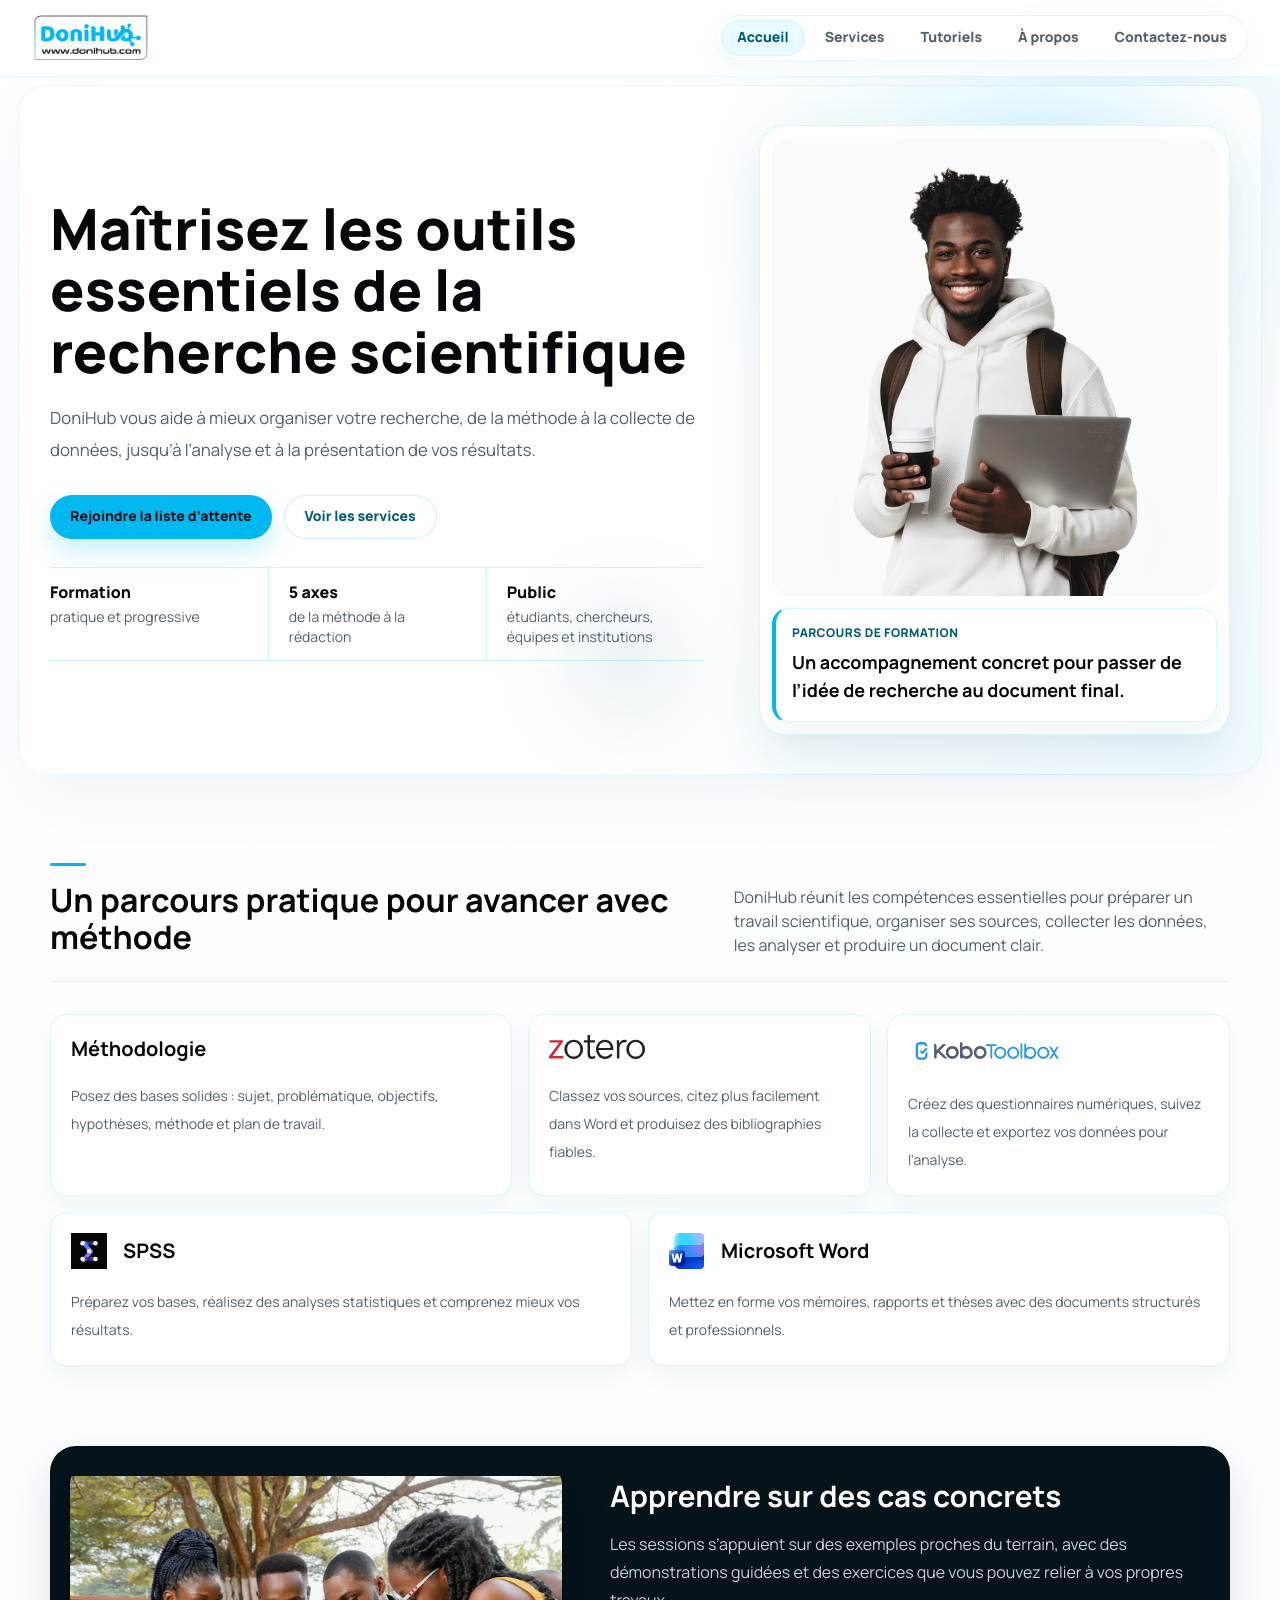
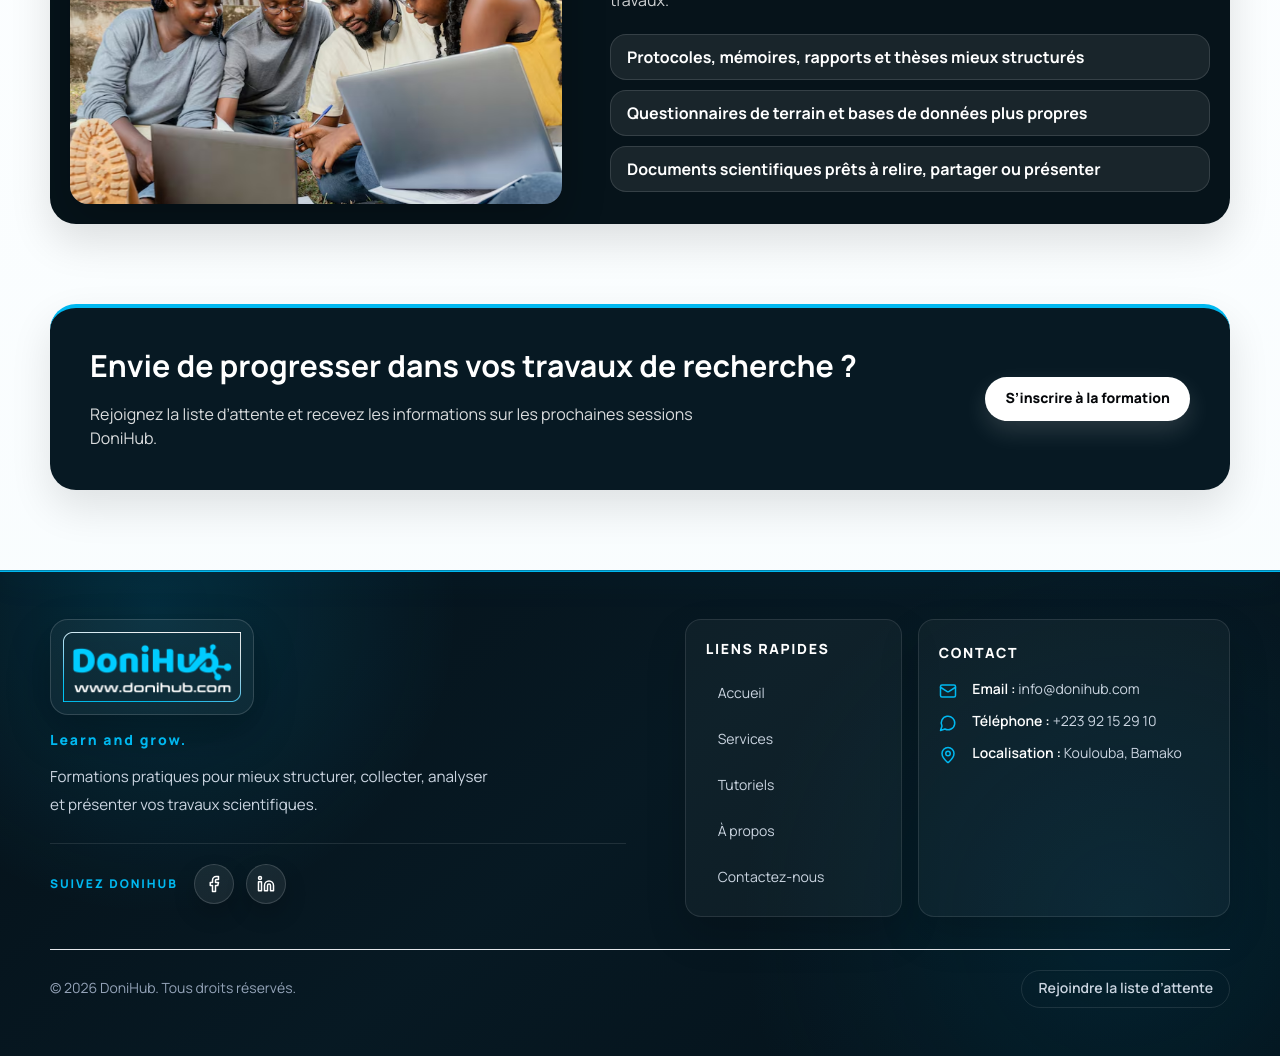
==== commit c0f058b0: "Deploy DoniHub tutorials page and navigation" ====
--- a/index.html
+++ b/index.html
@@ -1 +1 @@
-<!DOCTYPE html><html lang="fr"><head><meta charSet="utf-8"/><meta name="viewport" content="width=device-width, initial-scale=1"/><link rel="preload" as="image" href="/assets/logo-donihub-full.png" fetchPriority="high"/><link rel="preload" as="image" href="/assets/photos/hero-etudiant.png" fetchPriority="high"/><link rel="stylesheet" href="/_next/static/css/aafbb0e0783be032.css" data-precedence="next"/><link rel="preload" as="script" fetchPriority="low" href="/_next/static/chunks/webpack-be95cb0b58a51fc5.js"/><script src="/_next/static/chunks/fd9d1056-cf48984c1108c87a.js" async=""></script><script src="/_next/static/chunks/117-9ee0f5846c042013.js" async=""></script><script src="/_next/static/chunks/main-app-3489be65211097f5.js" async=""></script><script src="/_next/static/chunks/609-66d1734d15f7ccc4.js" async=""></script><script src="/_next/static/chunks/app/page-65ebdee4ecb1b3f2.js" async=""></script><script src="/_next/static/chunks/app/layout-8891657135d49130.js" async=""></script><title>DoniHub — Formation aux outils de recherche scientifique</title><meta name="description" content="DoniHub forme les étudiants, chercheurs et professionnels à Zotero, KoboToolbox, SPSS, Microsoft Word et la méthodologie de recherche."/><meta name="application-name" content="DoniHub"/><meta name="robots" content="index, follow"/><link rel="canonical" href="https://donihub.com"/><meta property="og:title" content="DoniHub — Formation aux outils de recherche scientifique"/><meta property="og:description" content="DoniHub forme les étudiants, chercheurs et professionnels à la méthodologie, Zotero, KoboToolbox, SPSS et Microsoft Word pour leurs travaux scientifiques."/><meta property="og:url" content="https://donihub.com"/><meta property="og:site_name" content="DoniHub"/><meta property="og:locale" content="fr_FR"/><meta property="og:image:alt" content="DoniHub - Formation aux outils de recherche scientifique"/><meta property="og:image:height" content="630"/><meta property="og:image" content="https://donihub.com/assets/og-donihub.svg"/><meta property="og:image:width" content="1200"/><meta property="og:type" content="website"/><meta name="twitter:card" content="summary_large_image"/><meta name="twitter:title" content="DoniHub — Formation aux outils de recherche scientifique"/><meta name="twitter:description" content="DoniHub forme les étudiants, chercheurs et professionnels à la méthodologie, Zotero, KoboToolbox, SPSS et Microsoft Word pour leurs travaux scientifiques."/><meta name="twitter:image" content="https://donihub.com/assets/og-donihub.svg"/><link rel="icon" href="/assets/logo-donihub-mark.png"/><script src="/_next/static/chunks/polyfills-42372ed130431b0a.js" noModule=""></script></head><body class="__variable_73ee6c font-sans"><header class="sticky top-0 z-30 border-b border-brand/15 bg-white/[0.92] backdrop-blur-xl"><div class="mx-auto flex max-w-7xl items-center justify-between gap-6 px-5 py-2 sm:px-6 lg:px-8"><a aria-label="Accueil DoniHub" class="shrink-0" href="/"><img alt="Logo DoniHub" fetchPriority="high" width="140" height="66" decoding="async" data-nimg="1" class="h-auto w-[110px] sm:w-[124px]" style="color:transparent" src="/assets/logo-donihub-full.png"/></a><button type="button" class="inline-flex h-10 w-10 items-center justify-center rounded-xl border border-brand/20 bg-white text-ink shadow-sm md:hidden" aria-label="Ouvrir le menu de navigation" aria-expanded="false" aria-controls="primary-nav"><svg xmlns="http://www.w3.org/2000/svg" width="22" height="22" viewBox="0 0 24 24" fill="none" stroke="currentColor" stroke-width="2" stroke-linecap="round" stroke-linejoin="round" class="lucide lucide-menu" aria-hidden="true"><line x1="4" x2="20" y1="12" y2="12"></line><line x1="4" x2="20" y1="6" y2="6"></line><line x1="4" x2="20" y1="18" y2="18"></line></svg></button><nav id="primary-nav" aria-label="Navigation principale" class="hidden absolute left-5 right-5 top-[64px] flex-col gap-1 rounded-2xl border border-brand/15 bg-white p-3 shadow-panel md:static md:flex md:flex-row md:items-center md:gap-1.5 md:border-0 md:bg-transparent md:p-0 md:shadow-none"><a aria-current="page" class="rounded-full px-4 py-2 text-sm font-bold transition duration-200 hover:-translate-y-0.5 bg-brand-soft/80 text-brand-dark" href="/">Accueil</a><a class="rounded-full px-4 py-2 text-sm font-bold transition duration-200 hover:-translate-y-0.5 text-muted hover:bg-brand-soft/70 hover:text-brand-dark" href="/services">Services</a><a class="rounded-full px-4 py-2 text-sm font-bold transition duration-200 hover:-translate-y-0.5 text-muted hover:bg-brand-soft/70 hover:text-brand-dark" href="/a-propos">À propos</a><a class="rounded-full px-4 py-2 text-sm font-bold transition duration-200 hover:-translate-y-0.5 text-muted hover:bg-brand-soft/70 hover:text-brand-dark" href="/contactez-nous">Contactez-nous</a></nav></div></header><main><section class="container-page hero-shell"><span aria-hidden="true" data-parallax="28" class="parallax-layer parallax-layer-primary"></span><span aria-hidden="true" data-parallax="-18" class="parallax-layer parallax-layer-secondary"></span><div data-scroll-reveal="fade-left"><h1 class="hero-title">Maîtrisez les outils essentiels de la recherche scientifique</h1><p class="mt-4 max-w-[680px] text-[0.95rem] leading-7 text-muted sm:mt-5 sm:text-[1.05rem] sm:leading-8">DoniHub vous aide à mieux organiser votre recherche, de la méthode à la collecte de données, jusqu’à l’analyse et à la présentation de vos résultats.</p><div class="mt-6 flex flex-col gap-2.5 sm:mt-7 sm:flex-row sm:flex-wrap sm:gap-3"><a data-pressable="true" class="inline-flex min-h-11 items-center justify-center rounded-full px-5 py-2.5 text-sm font-extrabold transition duration-200 hover:-translate-y-0.5 bg-brand text-[#06131a] shadow-[0_12px_28px_rgba(0,184,240,0.22)] hover:bg-[#20c7f6]" href="/contactez-nous#inscription">Rejoindre la liste d’attente</a><a data-pressable="true" class="inline-flex min-h-11 items-center justify-center rounded-full px-5 py-2.5 text-sm font-extrabold transition duration-200 hover:-translate-y-0.5 border border-brand/20 bg-white text-brand-dark hover:border-brand/35 hover:shadow-soft" href="/services">Voir les services</a></div><div class="mt-6 grid max-w-[680px] grid-cols-3 divide-x divide-brand/20 border-y border-brand/20 sm:mt-7"><div class="px-2.5 py-2.5 first:pl-0 last:pr-0 sm:px-5 sm:py-3 sm:first:pl-0"><strong class="block text-[0.8rem] font-extrabold leading-tight sm:text-base">Formation</strong><span class="mt-1 block text-xs leading-5 text-muted sm:text-sm">pratique et progressive</span></div><div class="px-2.5 py-2.5 first:pl-0 last:pr-0 sm:px-5 sm:py-3 sm:first:pl-0"><strong class="block text-[0.8rem] font-extrabold leading-tight sm:text-base">5 axes</strong><span class="mt-1 block text-xs leading-5 text-muted sm:text-sm">de la méthode à la rédaction</span></div><div class="px-2.5 py-2.5 first:pl-0 last:pr-0 sm:px-5 sm:py-3 sm:first:pl-0"><strong class="block text-[0.8rem] font-extrabold leading-tight sm:text-base">Public</strong><span class="mt-1 block text-xs leading-5 text-muted sm:text-sm">étudiants, chercheurs, équipes et institutions</span></div></div></div><div data-scroll-reveal="fade-right" data-tilt-card="true" style="--reveal-delay:80ms" class="rounded-[22px] border border-brand/15 bg-white/90 p-2.5 shadow-[0_18px_42px_rgba(0,91,120,0.085)] sm:rounded-[26px] sm:p-3 sm:shadow-[0_22px_54px_rgba(0,91,120,0.1)]"><figure class="hero-portrait-frame"><img alt="Étudiant noir souriant avec un ordinateur portable" fetchPriority="high" width="530" height="759" decoding="async" data-nimg="1" style="color:transparent" src="/assets/photos/hero-etudiant.png"/></figure><div class="relative z-20 mx-2 -mt-9 rounded-2xl border border-brand/15 border-l-4 border-l-brand bg-white/95 p-3 shadow-[0_10px_24px_rgba(0,91,120,0.06)] sm:mx-0 sm:mt-3 sm:p-4"><p class="mb-1.5 text-[0.68rem] font-extrabold uppercase tracking-[.04em] text-brand-dark sm:mb-2 sm:text-xs">Parcours de formation</p><h2 class="text-sm font-bold leading-snug sm:text-lg">Un accompagnement concret pour passer de l’idée de recherche au document final.</h2></div></div></section><section class="container-page py-12 sm:py-14 lg:py-20"><div data-scroll-reveal="true" class="mb-7 grid items-end gap-4 border-b border-brand/15 pb-5 lg:grid-cols-[.86fr_.68fr] lg:gap-14 sm:mb-8 sm:gap-5 sm:pb-6"><h2 class="section-title title-rule">Un parcours pratique pour avancer avec méthode</h2><p class="text-[0.95rem] leading-7 text-muted sm:text-base">DoniHub réunit les compétences essentielles pour préparer un travail scientifique, organiser ses sources, collecter les données, les analyser et produire un document clair.</p></div><div class="grid gap-4 md:grid-cols-2 lg:grid-cols-10"><article data-scroll-reveal="fade-left" data-tilt-card="true" style="--reveal-delay:0ms" class="service-card lg:col-span-4"><h3 class="mb-4 text-lg font-bold leading-tight sm:mb-5 sm:text-xl">Méthodologie</h3><p class="text-sm leading-6 text-muted sm:leading-7">Posez des bases solides : sujet, problématique, objectifs, hypothèses, méthode et plan de travail.</p></article><article data-scroll-reveal="fade-right" data-tilt-card="true" style="--reveal-delay:70ms" class="service-card lg:col-span-3"><img alt="Zotero" loading="lazy" width="96" height="24" decoding="async" data-nimg="1" class="h-5 w-[86px] sm:h-6 sm:w-[96px] shrink-0 object-contain object-left mb-6" style="color:transparent" src="/assets/tools/zotero-logo.svg"/><p class="text-sm leading-6 text-muted sm:leading-7">Classez vos sources, citez plus facilement dans Word et produisez des bibliographies fiables.</p></article><article data-scroll-reveal="fade-left" data-tilt-card="true" style="--reveal-delay:140ms" class="service-card lg:col-span-3"><img alt="KoboToolbox" loading="lazy" width="160" height="32" decoding="async" data-nimg="1" class="h-7 w-[140px] sm:h-8 sm:w-[160px] shrink-0 object-contain object-left mb-6" style="color:transparent" src="/assets/tools/kobotoolbox.svg"/><p class="text-sm leading-6 text-muted sm:leading-7">Créez des questionnaires numériques, suivez la collecte et exportez vos données pour l’analyse.</p></article><article data-scroll-reveal="fade-right" data-tilt-card="true" style="--reveal-delay:210ms" class="service-card lg:col-span-5"><div class="mb-4 flex items-center gap-3 sm:mb-5 sm:gap-4"><img alt="" loading="lazy" width="36" height="36" decoding="async" data-nimg="1" class="h-8 w-8 sm:h-9 sm:w-9 shrink-0 object-contain object-left " style="color:transparent" src="/assets/tools/spss.svg"/><h3 class="text-lg font-bold leading-tight sm:text-xl">SPSS</h3></div><p class="text-sm leading-6 text-muted sm:leading-7">Préparez vos bases, réalisez des analyses statistiques et comprenez mieux vos résultats.</p></article><article data-scroll-reveal="fade-left" data-tilt-card="true" style="--reveal-delay:280ms" class="service-card lg:col-span-5"><div class="mb-4 flex items-center gap-3 sm:mb-5 sm:gap-4"><img alt="" loading="lazy" width="36" height="36" decoding="async" data-nimg="1" class="h-8 w-8 sm:h-9 sm:w-9 shrink-0 object-contain object-left " style="color:transparent" src="/assets/tools/word.svg"/><h3 class="text-lg font-bold leading-tight sm:text-xl">Microsoft Word</h3></div><p class="text-sm leading-6 text-muted sm:leading-7">Mettez en forme vos mémoires, rapports et thèses avec des documents structurés et professionnels.</p></article></div></section><section data-tilt-card="true" class="container-page immersive-section mb-12 grid items-center gap-5 rounded-[22px] bg-[#06131a] p-3 shadow-[0_18px_42px_rgba(5,7,10,0.12)] md:grid-cols-[.82fr_1fr] lg:mb-20 lg:gap-12 lg:p-5 sm:mb-14 sm:gap-7 sm:rounded-[26px] sm:p-4"><figure data-scroll-reveal="fade-left" class="overflow-hidden rounded-[18px] shadow-[0_18px_44px_rgba(0,0,0,.24)]"><img alt="Étudiants travaillant ensemble autour d’un ordinateur portable" data-parallax="-14" loading="lazy" width="740" height="493" decoding="async" data-nimg="1" class="parallax-media aspect-[16/11] h-full w-full object-cover" style="color:transparent" src="/assets/photos/students-studying-together.avif"/></figure><div data-scroll-reveal="fade-right" style="--reveal-delay:80ms"><h2 class="text-[1.3rem] font-bold leading-tight text-white sm:text-[1.85rem]">Apprendre sur des cas concrets</h2><p class="mt-3 text-sm leading-6 text-white/80 sm:mt-4 sm:text-base sm:leading-7">Les sessions s’appuient sur des exemples proches du terrain, avec des démonstrations guidées et des exercices que vous pouvez relier à vos propres travaux.</p><ul class="mt-4 grid gap-2 sm:mt-5 sm:gap-2.5"><li class="rounded-2xl border border-white/[0.12] bg-white/[0.08] px-3.5 py-2 text-sm font-bold text-white transition duration-200 hover:translate-x-1 hover:bg-white/15 sm:px-4 sm:py-2.5 sm:text-base">Protocoles, mémoires, rapports et thèses mieux structurés</li><li class="rounded-2xl border border-white/[0.12] bg-white/[0.08] px-3.5 py-2 text-sm font-bold text-white transition duration-200 hover:translate-x-1 hover:bg-white/15 sm:px-4 sm:py-2.5 sm:text-base">Questionnaires de terrain et bases de données plus propres</li><li class="rounded-2xl border border-white/[0.12] bg-white/[0.08] px-3.5 py-2 text-sm font-bold text-white transition duration-200 hover:translate-x-1 hover:bg-white/15 sm:px-4 sm:py-2.5 sm:text-base">Documents scientifiques prêts à relire, partager ou présenter</li></ul></div></section><section data-scroll-reveal="scale" class="container-page mb-16 flex flex-col gap-6 rounded-[22px] border-t-4 border-brand bg-[#071923] p-6 text-white shadow-[0_18px_42px_rgba(5,7,10,.11)] lg:flex-row lg:items-center lg:justify-between lg:p-10 sm:mb-20 sm:gap-7 sm:rounded-[26px] sm:p-7"><div><h2 class="max-w-3xl text-[1.32rem] font-bold leading-tight sm:text-[1.9rem]">Envie de progresser dans vos travaux de recherche ?</h2><p class="mt-3 max-w-2xl text-sm leading-6 text-white/85 sm:mt-4 sm:text-base">Rejoignez la liste d’attente et recevez les informations sur les prochaines sessions DoniHub.</p></div><a data-pressable="true" class="inline-flex min-h-11 items-center justify-center rounded-full px-5 py-2.5 text-sm font-extrabold transition duration-200 hover:-translate-y-0.5 bg-white text-ink shadow-[0_10px_24px_rgba(255,255,255,0.14)] hover:bg-brand-soft" href="/contactez-nous#inscription">S’inscrire à la formation</a></section></main><footer class="border-t-4 border-brand bg-[#06131a] text-slate-200"><div class="mx-auto grid max-w-7xl gap-8 px-5 py-10 sm:px-6 md:grid-cols-[1.25fr_.6fr_.9fr] lg:px-8"><div><a aria-label="Accueil DoniHub" class="mb-4 inline-flex" href="/"><img alt="Logo DoniHub" loading="lazy" width="720" height="284" decoding="async" data-nimg="1" class="h-auto w-[172px] drop-shadow-[0_10px_20px_rgba(0,0,0,0.24)] sm:w-[190px]" style="color:transparent" src="/assets/logo-donihub-footer.png"/></a><h2 class="sr-only">DoniHub</h2><p class="mb-2 text-sm font-extrabold tracking-[0.12em] text-brand">Learn and grow.</p><p class="max-w-md text-sm leading-7 text-slate-300">Formations pratiques pour mieux structurer, collecter, analyser et présenter vos travaux scientifiques.</p><div class="mt-5"><p class="mb-3 text-xs font-extrabold uppercase tracking-[0.16em] text-brand">Suivez DoniHub</p><div class="flex flex-wrap gap-3 " aria-label="Réseaux sociaux DoniHub"><a href="https://www.facebook.com/donihub223" target="_blank" rel="noopener noreferrer" aria-label="Ouvrir la page Facebook de DoniHub" data-pressable="true" class="group grid h-9 w-9 place-items-center rounded-full border p-0 transition duration-200 hover:-translate-y-0.5 sm:h-11 sm:w-11 border-white/15 bg-white/[0.07] text-white shadow-[0_10px_22px_rgba(0,0,0,0.18)] hover:border-brand/60 hover:bg-brand hover:text-[#06131a]"><span class="grid h-full w-full place-items-center rounded-full transition"><svg xmlns="http://www.w3.org/2000/svg" width="19" height="19" viewBox="0 0 24 24" fill="none" stroke="currentColor" stroke-width="2" stroke-linecap="round" stroke-linejoin="round" class="lucide lucide-facebook" aria-hidden="true"><path d="M18 2h-3a5 5 0 0 0-5 5v3H7v4h3v8h4v-8h3l1-4h-4V7a1 1 0 0 1 1-1h3z"></path></svg></span></a><a href="https://www.linkedin.com/company/donihub/" target="_blank" rel="noopener noreferrer" aria-label="Ouvrir la page LinkedIn de DoniHub" data-pressable="true" class="group grid h-9 w-9 place-items-center rounded-full border p-0 transition duration-200 hover:-translate-y-0.5 sm:h-11 sm:w-11 border-white/15 bg-white/[0.07] text-white shadow-[0_10px_22px_rgba(0,0,0,0.18)] hover:border-brand/60 hover:bg-brand hover:text-[#06131a]"><span class="grid h-full w-full place-items-center rounded-full transition"><svg xmlns="http://www.w3.org/2000/svg" width="19" height="19" viewBox="0 0 24 24" fill="none" stroke="currentColor" stroke-width="2" stroke-linecap="round" stroke-linejoin="round" class="lucide lucide-linkedin" aria-hidden="true"><path d="M16 8a6 6 0 0 1 6 6v7h-4v-7a2 2 0 0 0-2-2 2 2 0 0 0-2 2v7h-4v-7a6 6 0 0 1 6-6z"></path><rect width="4" height="12" x="2" y="9"></rect><circle cx="4" cy="4" r="2"></circle></svg></span></a></div></div></div><div><h3 class="mb-3 font-bold text-white">Liens rapides</h3><div class="grid gap-2 text-sm"><a class="text-slate-300 transition hover:text-white" href="/">Accueil</a><a class="text-slate-300 transition hover:text-white" href="/services">Services</a><a class="text-slate-300 transition hover:text-white" href="/a-propos">À propos</a><a class="text-slate-300 transition hover:text-white" href="/contactez-nous">Contactez-nous</a></div></div><div><a class="mb-3 inline-flex font-bold text-white underline-offset-4 transition hover:text-brand hover:underline" href="/contactez-nous">Contact</a><div class="grid gap-2 text-sm text-slate-300"><p>Email<!-- --> :<!-- --> <a href="mailto:info@donihub.com" class="font-medium text-slate-200 underline-offset-4 transition hover:text-brand hover:underline">info@donihub.com</a></p><p>Téléphone<!-- --> :<!-- --> <a href="tel:+22392152910" class="font-medium text-slate-200 underline-offset-4 transition hover:text-brand hover:underline">+223 92 15 29 10</a></p><p>Localisation<!-- --> :<!-- --> <!-- -->Koulouba, Bamako</p></div></div><p class="border-t border-white/15 pt-5 text-sm text-slate-400 md:col-span-3">© 2026 DoniHub. Tous droits réservés.</p></div></footer><script src="/_next/static/chunks/webpack-be95cb0b58a51fc5.js" async=""></script><script>(self.__next_f=self.__next_f||[]).push([0]);self.__next_f.push([2,null])</script><script>self.__next_f.push([1,"1:HL[\"/_next/static/css/aafbb0e0783be032.css\",\"style\"]\n"])</script><script>self.__next_f.push([1,"2:I[2846,[],\"\"]\n4:I[6097,[\"609\",\"static/chunks/609-66d1734d15f7ccc4.js\",\"931\",\"static/chunks/app/page-65ebdee4ecb1b3f2.js\"],\"ScrollReveal\"]\n5:I[2972,[\"609\",\"static/chunks/609-66d1734d15f7ccc4.js\",\"931\",\"static/chunks/app/page-65ebdee4ecb1b3f2.js\"],\"\"]\n6:I[5878,[\"609\",\"static/chunks/609-66d1734d15f7ccc4.js\",\"931\",\"static/chunks/app/page-65ebdee4ecb1b3f2.js\"],\"Image\"]\n7:I[9587,[\"609\",\"static/chunks/609-66d1734d15f7ccc4.js\",\"185\",\"static/chunks/app/layout-8891657135d49130.js\"],\"ImmersiveEffects\"]\n8:I[335,[\"609\",\"static/chunks/609-66d1734d15f7ccc4.js\",\"185\",\"static/chunks/app/layout-8891657135d49130.js\"],\"Header\"]\n9:I[4707,[],\"\"]\na:I[6423,[],\"\"]\nc:I[1060,[],\"\"]\nd:[]\n"])</script><script>self.__next_f.push([1,"0:[\"$\",\"$L2\",null,{\"buildId\":\"JmIjPLT8SkTfxdl5pHZmY\",\"assetPrefix\":\"\",\"urlParts\":[\"\",\"\"],\"initialTree\":[\"\",{\"children\":[\"__PAGE__\",{}]},\"$undefined\",\"$undefined\",true],\"initialSeedData\":[\"\",{\"children\":[\"__PAGE__\",{},[[\"$L3\",[\"$\",\"main\",null,{\"children\":[[\"$\",\"$L4\",null,{}],[\"$\",\"section\",null,{\"className\":\"container-page hero-shell\",\"children\":[[\"$\",\"span\",null,{\"aria-hidden\":true,\"data-parallax\":\"28\",\"className\":\"parallax-layer parallax-layer-primary\"}],[\"$\",\"span\",null,{\"aria-hidden\":true,\"data-parallax\":\"-18\",\"className\":\"parallax-layer parallax-layer-secondary\"}],[\"$\",\"div\",null,{\"data-scroll-reveal\":\"fade-left\",\"children\":[[\"$\",\"h1\",null,{\"className\":\"hero-title\",\"children\":\"Maîtrisez les outils essentiels de la recherche scientifique\"}],[\"$\",\"p\",null,{\"className\":\"mt-4 max-w-[680px] text-[0.95rem] leading-7 text-muted sm:mt-5 sm:text-[1.05rem] sm:leading-8\",\"children\":\"DoniHub vous aide à mieux organiser votre recherche, de la méthode à la collecte de données, jusqu’à l’analyse et à la présentation de vos résultats.\"}],[\"$\",\"div\",null,{\"className\":\"mt-6 flex flex-col gap-2.5 sm:mt-7 sm:flex-row sm:flex-wrap sm:gap-3\",\"children\":[[\"$\",\"$L5\",null,{\"href\":\"/contactez-nous#inscription\",\"data-pressable\":true,\"className\":\"inline-flex min-h-11 items-center justify-center rounded-full px-5 py-2.5 text-sm font-extrabold transition duration-200 hover:-translate-y-0.5 bg-brand text-[#06131a] shadow-[0_12px_28px_rgba(0,184,240,0.22)] hover:bg-[#20c7f6]\",\"children\":\"Rejoindre la liste d’attente\"}],[\"$\",\"$L5\",null,{\"href\":\"/services\",\"data-pressable\":true,\"className\":\"inline-flex min-h-11 items-center justify-center rounded-full px-5 py-2.5 text-sm font-extrabold transition duration-200 hover:-translate-y-0.5 border border-brand/20 bg-white text-brand-dark hover:border-brand/35 hover:shadow-soft\",\"children\":\"Voir les services\"}]]}],[\"$\",\"div\",null,{\"className\":\"mt-6 grid max-w-[680px] grid-cols-3 divide-x divide-brand/20 border-y border-brand/20 sm:mt-7\",\"children\":[[\"$\",\"div\",\"Formation\",{\"className\":\"px-2.5 py-2.5 first:pl-0 last:pr-0 sm:px-5 sm:py-3 sm:first:pl-0\",\"children\":[[\"$\",\"strong\",null,{\"className\":\"block text-[0.8rem] font-extrabold leading-tight sm:text-base\",\"children\":\"Formation\"}],[\"$\",\"span\",null,{\"className\":\"mt-1 block text-xs leading-5 text-muted sm:text-sm\",\"children\":\"pratique et progressive\"}]]}],[\"$\",\"div\",\"5 axes\",{\"className\":\"px-2.5 py-2.5 first:pl-0 last:pr-0 sm:px-5 sm:py-3 sm:first:pl-0\",\"children\":[[\"$\",\"strong\",null,{\"className\":\"block text-[0.8rem] font-extrabold leading-tight sm:text-base\",\"children\":\"5 axes\"}],[\"$\",\"span\",null,{\"className\":\"mt-1 block text-xs leading-5 text-muted sm:text-sm\",\"children\":\"de la méthode à la rédaction\"}]]}],[\"$\",\"div\",\"Public\",{\"className\":\"px-2.5 py-2.5 first:pl-0 last:pr-0 sm:px-5 sm:py-3 sm:first:pl-0\",\"children\":[[\"$\",\"strong\",null,{\"className\":\"block text-[0.8rem] font-extrabold leading-tight sm:text-base\",\"children\":\"Public\"}],[\"$\",\"span\",null,{\"className\":\"mt-1 block text-xs leading-5 text-muted sm:text-sm\",\"children\":\"étudiants, chercheurs, équipes et institutions\"}]]}]]}]]}],[\"$\",\"div\",null,{\"data-scroll-reveal\":\"fade-right\",\"data-tilt-card\":true,\"style\":{\"--reveal-delay\":\"80ms\"},\"className\":\"rounded-[22px] border border-brand/15 bg-white/90 p-2.5 shadow-[0_18px_42px_rgba(0,91,120,0.085)] sm:rounded-[26px] sm:p-3 sm:shadow-[0_22px_54px_rgba(0,91,120,0.1)]\",\"children\":[[\"$\",\"figure\",null,{\"className\":\"hero-portrait-frame\",\"children\":[\"$\",\"$L6\",null,{\"src\":\"/assets/photos/hero-etudiant.png\",\"alt\":\"Étudiant noir souriant avec un ordinateur portable\",\"width\":530,\"height\":759,\"priority\":true}]}],[\"$\",\"div\",null,{\"className\":\"relative z-20 mx-2 -mt-9 rounded-2xl border border-brand/15 border-l-4 border-l-brand bg-white/95 p-3 shadow-[0_10px_24px_rgba(0,91,120,0.06)] sm:mx-0 sm:mt-3 sm:p-4\",\"children\":[[\"$\",\"p\",null,{\"className\":\"mb-1.5 text-[0.68rem] font-extrabold uppercase tracking-[.04em] text-brand-dark sm:mb-2 sm:text-xs\",\"children\":\"Parcours de formation\"}],[\"$\",\"h2\",null,{\"className\":\"text-sm font-bold leading-snug sm:text-lg\",\"children\":\"Un accompagnement concret pour passer de l’idée de recherche au document final.\"}]]}]]}]]}],[\"$\",\"section\",null,{\"className\":\"container-page py-12 sm:py-14 lg:py-20\",\"children\":[[\"$\",\"div\",null,{\"data-scroll-reveal\":true,\"className\":\"mb-7 grid items-end gap-4 border-b border-brand/15 pb-5 lg:grid-cols-[.86fr_.68fr] lg:gap-14 sm:mb-8 sm:gap-5 sm:pb-6\",\"children\":[[\"$\",\"h2\",null,{\"className\":\"section-title title-rule\",\"children\":\"Un parcours pratique pour avancer avec méthode\"}],[\"$\",\"p\",null,{\"className\":\"text-[0.95rem] leading-7 text-muted sm:text-base\",\"children\":\"DoniHub réunit les compétences essentielles pour préparer un travail scientifique, organiser ses sources, collecter les données, les analyser et produire un document clair.\"}]]}],[\"$\",\"div\",null,{\"className\":\"grid gap-4 md:grid-cols-2 lg:grid-cols-10\",\"children\":[[\"$\",\"article\",\"Méthodologie\",{\"data-scroll-reveal\":\"fade-left\",\"data-tilt-card\":true,\"style\":{\"--reveal-delay\":\"0ms\"},\"className\":\"service-card lg:col-span-4\",\"children\":[[\"$\",\"h3\",null,{\"className\":\"mb-4 text-lg font-bold leading-tight sm:mb-5 sm:text-xl\",\"children\":\"Méthodologie\"}],[\"$\",\"p\",null,{\"className\":\"text-sm leading-6 text-muted sm:leading-7\",\"children\":\"Posez des bases solides : sujet, problématique, objectifs, hypothèses, méthode et plan de travail.\"}]]}],[\"$\",\"article\",\"Zotero\",{\"data-scroll-reveal\":\"fade-right\",\"data-tilt-card\":true,\"style\":{\"--reveal-delay\":\"70ms\"},\"className\":\"service-card lg:col-span-3\",\"children\":[[\"$\",\"$L6\",null,{\"src\":\"/assets/tools/zotero-logo.svg\",\"alt\":\"Zotero\",\"width\":96,\"height\":24,\"className\":\"h-5 w-[86px] sm:h-6 sm:w-[96px] shrink-0 object-contain object-left mb-6\"}],[\"$\",\"p\",null,{\"className\":\"text-sm leading-6 text-muted sm:leading-7\",\"children\":\"Classez vos sources, citez plus facilement dans Word et produisez des bibliographies fiables.\"}]]}],[\"$\",\"article\",\"KoboToolbox\",{\"data-scroll-reveal\":\"fade-left\",\"data-tilt-card\":true,\"style\":{\"--reveal-delay\":\"140ms\"},\"className\":\"service-card lg:col-span-3\",\"children\":[[\"$\",\"$L6\",null,{\"src\":\"/assets/tools/kobotoolbox.svg\",\"alt\":\"KoboToolbox\",\"width\":160,\"height\":32,\"className\":\"h-7 w-[140px] sm:h-8 sm:w-[160px] shrink-0 object-contain object-left mb-6\"}],[\"$\",\"p\",null,{\"className\":\"text-sm leading-6 text-muted sm:leading-7\",\"children\":\"Créez des questionnaires numériques, suivez la collecte et exportez vos données pour l’analyse.\"}]]}],[\"$\",\"article\",\"SPSS\",{\"data-scroll-reveal\":\"fade-right\",\"data-tilt-card\":true,\"style\":{\"--reveal-delay\":\"210ms\"},\"className\":\"service-card lg:col-span-5\",\"children\":[[\"$\",\"div\",null,{\"className\":\"mb-4 flex items-center gap-3 sm:mb-5 sm:gap-4\",\"children\":[[\"$\",\"$L6\",null,{\"src\":\"/assets/tools/spss.svg\",\"alt\":\"\",\"width\":36,\"height\":36,\"className\":\"h-8 w-8 sm:h-9 sm:w-9 shrink-0 object-contain object-left \"}],[\"$\",\"h3\",null,{\"className\":\"text-lg font-bold leading-tight sm:text-xl\",\"children\":\"SPSS\"}]]}],[\"$\",\"p\",null,{\"className\":\"text-sm leading-6 text-muted sm:leading-7\",\"children\":\"Préparez vos bases, réalisez des analyses statistiques et comprenez mieux vos résultats.\"}]]}],[\"$\",\"article\",\"Microsoft Word\",{\"data-scroll-reveal\":\"fade-left\",\"data-tilt-card\":true,\"style\":{\"--reveal-delay\":\"280ms\"},\"className\":\"service-card lg:col-span-5\",\"children\":[[\"$\",\"div\",null,{\"className\":\"mb-4 flex items-center gap-3 sm:mb-5 sm:gap-4\",\"children\":[[\"$\",\"$L6\",null,{\"src\":\"/assets/tools/word.svg\",\"alt\":\"\",\"width\":36,\"height\":36,\"className\":\"h-8 w-8 sm:h-9 sm:w-9 shrink-0 object-contain object-left \"}],[\"$\",\"h3\",null,{\"className\":\"text-lg font-bold leading-tight sm:text-xl\",\"children\":\"Microsoft Word\"}]]}],[\"$\",\"p\",null,{\"className\":\"text-sm leading-6 text-muted sm:leading-7\",\"children\":\"Mettez en forme vos mémoires, rapports et thèses avec des documents structurés et professionnels.\"}]]}]]}]]}],[\"$\",\"section\",null,{\"data-tilt-card\":true,\"className\":\"container-page immersive-section mb-12 grid items-center gap-5 rounded-[22px] bg-[#06131a] p-3 shadow-[0_18px_42px_rgba(5,7,10,0.12)] md:grid-cols-[.82fr_1fr] lg:mb-20 lg:gap-12 lg:p-5 sm:mb-14 sm:gap-7 sm:rounded-[26px] sm:p-4\",\"children\":[[\"$\",\"figure\",null,{\"data-scroll-reveal\":\"fade-left\",\"className\":\"overflow-hidden rounded-[18px] shadow-[0_18px_44px_rgba(0,0,0,.24)]\",\"children\":[\"$\",\"$L6\",null,{\"src\":\"/assets/photos/students-studying-together.avif\",\"alt\":\"Étudiants travaillant ensemble autour d’un ordinateur portable\",\"width\":740,\"height\":493,\"data-parallax\":\"-14\",\"className\":\"parallax-media aspect-[16/11] h-full w-full object-cover\"}]}],[\"$\",\"div\",null,{\"data-scroll-reveal\":\"fade-right\",\"style\":{\"--reveal-delay\":\"80ms\"},\"children\":[[\"$\",\"h2\",null,{\"className\":\"text-[1.3rem] font-bold leading-tight text-white sm:text-[1.85rem]\",\"children\":\"Apprendre sur des cas concrets\"}],[\"$\",\"p\",null,{\"className\":\"mt-3 text-sm leading-6 text-white/80 sm:mt-4 sm:text-base sm:leading-7\",\"children\":\"Les sessions s’appuient sur des exemples proches du terrain, avec des démonstrations guidées et des exercices que vous pouvez relier à vos propres travaux.\"}],[\"$\",\"ul\",null,{\"className\":\"mt-4 grid gap-2 sm:mt-5 sm:gap-2.5\",\"children\":[[\"$\",\"li\",\"Protocoles, mémoires, rapports et thèses mieux structurés\",{\"className\":\"rounded-2xl border border-white/[0.12] bg-white/[0.08] px-3.5 py-2 text-sm font-bold text-white transition duration-200 hover:translate-x-1 hover:bg-white/15 sm:px-4 sm:py-2.5 sm:text-base\",\"children\":\"Protocoles, mémoires, rapports et thèses mieux structurés\"}],[\"$\",\"li\",\"Questionnaires de terrain et bases de données plus propres\",{\"className\":\"rounded-2xl border border-white/[0.12] bg-white/[0.08] px-3.5 py-2 text-sm font-bold text-white transition duration-200 hover:translate-x-1 hover:bg-white/15 sm:px-4 sm:py-2.5 sm:text-base\",\"children\":\"Questionnaires de terrain et bases de données plus propres\"}],[\"$\",\"li\",\"Documents scientifiques prêts à relire, partager ou présenter\",{\"className\":\"rounded-2xl border border-white/[0.12] bg-white/[0.08] px-3.5 py-2 text-sm font-bold text-white transition duration-200 hover:translate-x-1 hover:bg-white/15 sm:px-4 sm:py-2.5 sm:text-base\",\"children\":\"Documents scientifiques prêts à relire, partager ou présenter\"}]]}]]}]]}],[\"$\",\"section\",null,{\"data-scroll-reveal\":\"scale\",\"className\":\"container-page mb-16 flex flex-col gap-6 rounded-[22px] border-t-4 border-brand bg-[#071923] p-6 text-white shadow-[0_18px_42px_rgba(5,7,10,.11)] lg:flex-row lg:items-center lg:justify-between lg:p-10 sm:mb-20 sm:gap-7 sm:rounded-[26px] sm:p-7\",\"children\":[[\"$\",\"div\",null,{\"children\":[[\"$\",\"h2\",null,{\"className\":\"max-w-3xl text-[1.32rem] font-bold leading-tight sm:text-[1.9rem]\",\"children\":\"Envie de progresser dans vos travaux de recherche ?\"}],[\"$\",\"p\",null,{\"className\":\"mt-3 max-w-2xl text-sm leading-6 text-white/85 sm:mt-4 sm:text-base\",\"children\":\"Rejoignez la liste d’attente et recevez les informations sur les prochaines sessions DoniHub.\"}]]}],[\"$\",\"$L5\",null,{\"href\":\"/contactez-nous#inscription\",\"data-pressable\":true,\"className\":\"inline-flex min-h-11 items-center justify-center rounded-full px-5 py-2.5 text-sm font-extrabold transition duration-200 hover:-translate-y-0.5 bg-white text-ink shadow-[0_10px_24px_rgba(255,255,255,0.14)] hover:bg-brand-soft\",\"children\":\"S’inscrire à la formation\"}]]}]]}],null],null],null]},[[[[\"$\",\"link\",\"0\",{\"rel\":\"stylesheet\",\"href\":\"/_next/static/css/aafbb0e0783be032.css\",\"precedence\":\"next\",\"crossOrigin\":\"$undefined\"}]],[\"$\",\"html\",null,{\"lang\":\"fr\",\"children\":[\"$\",\"body\",null,{\"className\":\"__variable_73ee6c font-sans\",\"children\":[[\"$\",\"$L7\",null,{}],[\"$\",\"$L8\",null,{}],[\"$\",\"$L9\",null,{\"parallelRouterKey\":\"children\",\"segmentPath\":[\"children\"],\"error\":\"$undefined\",\"errorStyles\":\"$undefined\",\"errorScripts\":\"$undefined\",\"template\":[\"$\",\"$La\",null,{}],\"templateStyles\":\"$undefined\",\"templateScripts\":\"$undefined\",\"notFound\":[[\"$\",\"title\",null,{\"children\":\"404: This page could not be found.\"}],[\"$\",\"div\",null,{\"style\":{\"fontFamily\":\"system-ui,\\\"Segoe UI\\\",Roboto,Helvetica,Arial,sans-serif,\\\"Apple Color Emoji\\\",\\\"Segoe UI Emoji\\\"\",\"height\":\"100vh\",\"textAlign\":\"center\",\"display\":\"flex\",\"flexDirection\":\"column\",\"alignItems\":\"center\",\"justifyContent\":\"center\"},\"children\":[\"$\",\"div\",null,{\"children\":[[\"$\",\"style\",null,{\"dangerouslySetInnerHTML\":{\"__html\":\"body{color:#000;background:#fff;margin:0}.next-error-h1{border-right:1px solid rgba(0,0,0,.3)}@media (prefers-color-scheme:dark){body{color:#fff;background:#000}.next-error-h1{border-right:1px solid rgba(255,255,255,.3)}}\"}}],[\"$\",\"h1\",null,{\"className\":\"next-error-h1\",\"style\":{\"display\":\"inline-block\",\"margin\":\"0 20px 0 0\",\"padding\":\"0 23px 0 0\",\"fontSize\":24,\"fontWeight\":500,\"verticalAlign\":\"top\",\"lineHeight\":\"49px\"},\"children\":\"404\"}],[\"$\",\"div\",null,{\"style\":{\"display\":\"inline-block\"},\"children\":[\"$\",\"h2\",null,{\"style\":{\"fontSize\":14,\"fontWeight\":400,\"lineHeight\":\"49px\",\"margin\":0},\"children\":\"This page could not be found.\"}]}]]}]}]],\"notFoundStyles\":[]}],[\"$\",\"footer\",null,{\"className\":\"border-t-4 border-brand bg-[#06131a] text-slate-200\",\"children\":[\"$\",\"div\",null,{\"className\":\"mx-auto grid max-w-7xl gap-8 px-5 py-10 sm:px-6 md:grid-cols-[1.25fr_.6fr_.9fr] lg:px-8\",\"children\":[[\"$\",\"div\",null,{\"children\":[[\"$\",\"$L5\",null,{\"href\":\"/\",\"aria-label\":\"Accueil DoniHub\",\"className\":\"mb-4 inline-flex\",\"children\":[\"$\",\"$L6\",null,{\"src\":\"/assets/logo-donihub-footer.png\",\"alt\":\"Logo DoniHub\",\"width\":720,\"height\":284,\"className\":\"h-auto w-[172px] drop-shadow-[0_10px_20px_rgba(0,0,0,0.24)] sm:w-[190px]\"}]}],[\"$\",\"h2\",null,{\"className\":\"sr-only\",\"children\":\"DoniHub\"}],[\"$\",\"p\",null,{\"className\":\"mb-2 text-sm font-extrabold tracking-[0.12em] text-brand\",\"children\":\"Learn and grow.\"}],[\"$\",\"p\",null,{\"className\":\"max-w-md text-sm leading-7 text-slate-300\",\"children\":\"Formations pratiques pour mieux structurer, collecter, analyser et présenter vos travaux scientifiques.\"}],[\"$\",\"div\",null,{\"className\":\"mt-5\",\"children\":[[\"$\",\"p\",null,{\"className\":\"mb-3 text-xs font-extrabold uppercase tracking-[0.16em] text-brand\",\"children\":\"Suivez DoniHub\"}],[\"$\",\"div\",null,{\"className\":\"flex flex-wrap gap-3 \",\"aria-label\":\"Réseaux sociaux DoniHub\",\"children\":[[\"$\",\"a\",\"Facebook\",{\"href\":\"https://www.facebook.com/donihub223\",\"target\":\"_blank\",\"rel\":\"noopener noreferrer\",\"aria-label\":\"Ouvrir la page Facebook de DoniHub\",\"data-pressable\":true,\"className\":\"group grid h-9 w-9 place-items-center rounded-full border p-0 transition duration-200 hover:-translate-y-0.5 sm:h-11 sm:w-11 border-white/15 bg-white/[0.07] text-white shadow-[0_10px_22px_rgba(0,0,0,0.18)] hover:border-brand/60 hover:bg-brand hover:text-[#06131a]\",\"children\":[[\"$\",\"span\",null,{\"className\":\"grid h-full w-full place-items-center rounded-full transition\",\"children\":[\"$\",\"svg\",null,{\"xmlns\":\"http://www.w3.org/2000/svg\",\"width\":19,\"height\":19,\"viewBox\":\"0 0 24 24\",\"fill\":\"none\",\"stroke\":\"currentColor\",\"strokeWidth\":2,\"strokeLinecap\":\"round\",\"strokeLinejoin\":\"round\",\"className\":\"lucide lucide-facebook\",\"aria-hidden\":true,\"children\":[[\"$\",\"path\",\"1jg4f8\",{\"d\":\"M18 2h-3a5 5 0 0 0-5 5v3H7v4h3v8h4v-8h3l1-4h-4V7a1 1 0 0 1 1-1h3z\"}],\"$undefined\"]}]}],false]}],[\"$\",\"a\",\"LinkedIn\",{\"href\":\"https://www.linkedin.com/company/donihub/\",\"target\":\"_blank\",\"rel\":\"noopener noreferrer\",\"aria-label\":\"Ouvrir la page LinkedIn de DoniHub\",\"data-pressable\":true,\"className\":\"group grid h-9 w-9 place-items-center rounded-full border p-0 transition duration-200 hover:-translate-y-0.5 sm:h-11 sm:w-11 border-white/15 bg-white/[0.07] text-white shadow-[0_10px_22px_rgba(0,0,0,0.18)] hover:border-brand/60 hover:bg-brand hover:text-[#06131a]\",\"children\":[[\"$\",\"span\",null,{\"className\":\"grid h-full w-full place-items-center rounded-full transition\",\"children\":[\"$\",\"svg\",null,{\"xmlns\":\"http://www.w3.org/2000/svg\",\"width\":19,\"height\":19,\"viewBox\":\"0 0 24 24\",\"fill\":\"none\",\"stroke\":\"currentColor\",\"strokeWidth\":2,\"strokeLinecap\":\"round\",\"strokeLinejoin\":\"round\",\"className\":\"lucide lucide-linkedin\",\"aria-hidden\":true,\"children\":[[\"$\",\"path\",\"c2jq9f\",{\"d\":\"M16 8a6 6 0 0 1 6 6v7h-4v-7a2 2 0 0 0-2-2 2 2 0 0 0-2 2v7h-4v-7a6 6 0 0 1 6-6z\"}],[\"$\",\"rect\",\"mk3on5\",{\"width\":\"4\",\"height\":\"12\",\"x\":\"2\",\"y\":\"9\"}],[\"$\",\"circle\",\"bt5ra8\",{\"cx\":\"4\",\"cy\":\"4\",\"r\":\"2\"}],\"$undefined\"]}]}],false]}]]}]]}]]}],[\"$\",\"div\",null,{\"children\":[[\"$\",\"h3\",null,{\"className\":\"mb-3 font-bold text-white\",\"children\":\"Liens rapides\"}],[\"$\",\"div\",null,{\"className\":\"grid gap-2 text-sm\",\"children\":[[\"$\",\"$L5\",\"/\",{\"href\":\"/\",\"className\":\"text-slate-300 transition hover:text-white\",\"children\":\"Accueil\"}],[\"$\",\"$L5\",\"/services\",{\"href\":\"/services\",\"className\":\"text-slate-300 transition hover:text-white\",\"children\":\"Services\"}],[\"$\",\"$L5\",\"/a-propos\",{\"href\":\"/a-propos\",\"className\":\"text-slate-300 transition hover:text-white\",\"children\":\"À propos\"}],[\"$\",\"$L5\",\"/contactez-nous\",{\"href\":\"/contactez-nous\",\"className\":\"text-slate-300 transition hover:text-white\",\"children\":\"Contactez-nous\"}]]}]]}],[\"$\",\"div\",null,{\"children\":[[\"$\",\"$L5\",null,{\"href\":\"/contactez-nous\",\"className\":\"mb-3 inline-flex font-bold text-white underline-offset-4 transition hover:text-brand hover:underline\",\"children\":\"Contact\"}],[\"$\",\"div\",null,{\"className\":\"grid gap-2 text-sm text-slate-300\",\"children\":[[\"$\",\"p\",\"Email\",{\"children\":[\"Email\",\" :\",\" \",[\"$\",\"a\",null,{\"href\":\"mailto:info@donihub.com\",\"className\":\"font-medium text-slate-200 underline-offset-4 transition hover:text-brand hover:underline\",\"children\":\"info@donihub.com\"}]]}],[\"$\",\"p\",\"Téléphone\",{\"children\":[\"Téléphone\",\" :\",\" \",[\"$\",\"a\",null,{\"href\":\"tel:+22392152910\",\"className\":\"font-medium text-slate-200 underline-offset-4 transition hover:text-brand hover:underline\",\"children\":\"+223 92 15 29 10\"}]]}],[\"$\",\"p\",\"Localisation\",{\"children\":[\"Localisation\",\" :\",\" \",\"Koulouba, Bamako\"]}]]}]]}],[\"$\",\"p\",null,{\"className\":\"border-t border-white/15 pt-5 text-sm text-slate-400 md:col-span-3\",\"children\":\"© 2026 DoniHub. Tous droits réservés.\"}]]}]}]]}]}]],null],null],\"couldBeIntercepted\":false,\"initialHead\":[null,\"$Lb\"],\"globalErrorComponent\":\"$c\",\"missingSlots\":\"$Wd\"}]\n"])</script><script>self.__next_f.push([1,"b:[[\"$\",\"meta\",\"0\",{\"name\":\"viewport\",\"content\":\"width=device-width, initial-scale=1\"}],[\"$\",\"meta\",\"1\",{\"charSet\":\"utf-8\"}],[\"$\",\"title\",\"2\",{\"children\":\"DoniHub — Formation aux outils de recherche scientifique\"}],[\"$\",\"meta\",\"3\",{\"name\":\"description\",\"content\":\"DoniHub forme les étudiants, chercheurs et professionnels à Zotero, KoboToolbox, SPSS, Microsoft Word et la méthodologie de recherche.\"}],[\"$\",\"meta\",\"4\",{\"name\":\"application-name\",\"content\":\"DoniHub\"}],[\"$\",\"meta\",\"5\",{\"name\":\"robots\",\"content\":\"index, follow\"}],[\"$\",\"link\",\"6\",{\"rel\":\"canonical\",\"href\":\"https://donihub.com\"}],[\"$\",\"meta\",\"7\",{\"property\":\"og:title\",\"content\":\"DoniHub — Formation aux outils de recherche scientifique\"}],[\"$\",\"meta\",\"8\",{\"property\":\"og:description\",\"content\":\"DoniHub forme les étudiants, chercheurs et professionnels à la méthodologie, Zotero, KoboToolbox, SPSS et Microsoft Word pour leurs travaux scientifiques.\"}],[\"$\",\"meta\",\"9\",{\"property\":\"og:url\",\"content\":\"https://donihub.com\"}],[\"$\",\"meta\",\"10\",{\"property\":\"og:site_name\",\"content\":\"DoniHub\"}],[\"$\",\"meta\",\"11\",{\"property\":\"og:locale\",\"content\":\"fr_FR\"}],[\"$\",\"meta\",\"12\",{\"property\":\"og:image:alt\",\"content\":\"DoniHub - Formation aux outils de recherche scientifique\"}],[\"$\",\"meta\",\"13\",{\"property\":\"og:image:height\",\"content\":\"630\"}],[\"$\",\"meta\",\"14\",{\"property\":\"og:image\",\"content\":\"https://donihub.com/assets/og-donihub.svg\"}],[\"$\",\"meta\",\"15\",{\"property\":\"og:image:width\",\"content\":\"1200\"}],[\"$\",\"meta\",\"16\",{\"property\":\"og:type\",\"content\":\"website\"}],[\"$\",\"meta\",\"17\",{\"name\":\"twitter:card\",\"content\":\"summary_large_image\"}],[\"$\",\"meta\",\"18\",{\"name\":\"twitter:title\",\"content\":\"DoniHub — Formation aux outils de recherche scientifique\"}],[\"$\",\"meta\",\"19\",{\"name\":\"twitter:description\",\"content\":\"DoniHub forme les étudiants, chercheurs et professionnels à la méthodologie, Zotero, KoboToolbox, SPSS et Microsoft Word pour leurs travaux scientifiques.\"}],[\"$\",\"meta\",\"20\",{\"name\":\"twitter:image\",\"content\":\"https://donihub.com/assets/og-donihub.svg\"}],[\"$\",\"link\",\"21\",{\"rel\":\"icon\",\"href\":\"/assets/logo-donihub-mark.png\"}]]\n"])</script><script>self.__next_f.push([1,"3:null\n"])</script></body></html>+<!DOCTYPE html><html lang="fr"><head><meta charSet="utf-8"/><meta name="viewport" content="width=device-width, initial-scale=1"/><link rel="preload" as="image" href="/assets/logo-donihub-full.png" fetchPriority="high"/><link rel="preload" as="image" href="/assets/photos/hero-etudiant.png" fetchPriority="high"/><link rel="stylesheet" href="/_next/static/css/7a4b0a802c02973a.css" data-precedence="next"/><link rel="preload" as="script" fetchPriority="low" href="/_next/static/chunks/webpack-be95cb0b58a51fc5.js"/><script src="/_next/static/chunks/fd9d1056-cf48984c1108c87a.js" async=""></script><script src="/_next/static/chunks/117-9ee0f5846c042013.js" async=""></script><script src="/_next/static/chunks/main-app-3489be65211097f5.js" async=""></script><script src="/_next/static/chunks/972-fe6ab53755556f79.js" async=""></script><script src="/_next/static/chunks/878-7e6203b9c206d8a6.js" async=""></script><script src="/_next/static/chunks/app/page-bf3da9fb38463d16.js" async=""></script><script src="/_next/static/chunks/app/layout-6c0b17dd4d04fd16.js" async=""></script><title>DoniHub — Formation aux outils de recherche scientifique</title><meta name="description" content="DoniHub forme les étudiants, chercheurs et professionnels à Zotero, KoboToolbox, SPSS, Microsoft Word et la méthodologie de recherche."/><meta name="application-name" content="DoniHub"/><meta name="robots" content="index, follow"/><link rel="canonical" href="https://donihub.com"/><meta property="og:title" content="DoniHub — Formation aux outils de recherche scientifique"/><meta property="og:description" content="DoniHub forme les étudiants, chercheurs et professionnels à la méthodologie, Zotero, KoboToolbox, SPSS et Microsoft Word pour leurs travaux scientifiques."/><meta property="og:url" content="https://donihub.com"/><meta property="og:site_name" content="DoniHub"/><meta property="og:locale" content="fr_FR"/><meta property="og:image:alt" content="DoniHub - Formation aux outils de recherche scientifique"/><meta property="og:image:height" content="630"/><meta property="og:image" content="https://donihub.com/assets/og-donihub.svg"/><meta property="og:image:width" content="1200"/><meta property="og:type" content="website"/><meta name="twitter:card" content="summary_large_image"/><meta name="twitter:title" content="DoniHub — Formation aux outils de recherche scientifique"/><meta name="twitter:description" content="DoniHub forme les étudiants, chercheurs et professionnels à la méthodologie, Zotero, KoboToolbox, SPSS et Microsoft Word pour leurs travaux scientifiques."/><meta name="twitter:image" content="https://donihub.com/assets/og-donihub.svg"/><link rel="icon" href="/assets/logo-donihub-mark.png"/><script src="/_next/static/chunks/polyfills-42372ed130431b0a.js" noModule=""></script></head><body class="__variable_73ee6c font-sans"><header class="sticky top-0 z-40 border-b backdrop-blur-xl transition-all duration-300 border-brand/10 bg-white/[0.88]"><div class="mx-auto flex max-w-7xl items-center justify-between gap-5 px-5 py-1.5 sm:px-6 lg:px-8"><a aria-label="Accueil DoniHub" class="-ml-1 inline-flex shrink-0 rounded-2xl p-1 transition duration-200 hover:bg-brand-soft/60" href="/"><img alt="Logo DoniHub" fetchPriority="high" width="140" height="66" decoding="async" data-nimg="1" class="h-auto w-[104px] sm:w-[118px]" style="color:transparent" src="/assets/logo-donihub-full.png"/></a><button type="button" class="inline-flex h-10 w-10 items-center justify-center rounded-2xl border border-brand/20 bg-white/85 text-brand-dark shadow-[0_10px_24px_rgba(0,91,120,0.08)] transition duration-200 hover:border-brand/45 hover:bg-brand-soft md:hidden" aria-label="Ouvrir le menu de navigation" aria-expanded="false" aria-controls="primary-nav"><svg xmlns="http://www.w3.org/2000/svg" width="22" height="22" viewBox="0 0 24 24" fill="none" stroke="currentColor" stroke-width="2" stroke-linecap="round" stroke-linejoin="round" class="lucide lucide-menu" aria-hidden="true"><line x1="4" x2="20" y1="12" y2="12"></line><line x1="4" x2="20" y1="6" y2="6"></line><line x1="4" x2="20" y1="18" y2="18"></line></svg></button><nav id="primary-nav" aria-label="Navigation principale" class="hidden absolute left-4 right-4 top-[calc(100%+0.6rem)] z-50 flex-col gap-1.5 rounded-[22px] border border-brand/15 bg-white p-2.5 shadow-panel md:static md:flex md:flex-row md:items-center md:gap-1 md:rounded-full md:border md:border-brand/10 md:bg-white/70 md:p-1 md:shadow-[0_10px_28px_rgba(0,91,120,0.045)]"><a aria-current="page" class="rounded-2xl px-4 py-2.5 text-sm font-extrabold transition duration-200 hover:-translate-y-0.5 md:rounded-full md:px-4 md:py-2 bg-brand-soft text-brand-dark shadow-[inset_0_0_0_1px_rgba(0,184,240,0.08)]" href="/">Accueil</a><a class="rounded-2xl px-4 py-2.5 text-sm font-extrabold transition duration-200 hover:-translate-y-0.5 md:rounded-full md:px-4 md:py-2 text-muted hover:bg-brand-soft/65 hover:text-brand-dark" href="/services">Services</a><a class="rounded-2xl px-4 py-2.5 text-sm font-extrabold transition duration-200 hover:-translate-y-0.5 md:rounded-full md:px-4 md:py-2 text-muted hover:bg-brand-soft/65 hover:text-brand-dark" href="/tutoriels">Tutoriels</a><a class="rounded-2xl px-4 py-2.5 text-sm font-extrabold transition duration-200 hover:-translate-y-0.5 md:rounded-full md:px-4 md:py-2 text-muted hover:bg-brand-soft/65 hover:text-brand-dark" href="/a-propos">À propos</a><a class="rounded-2xl px-4 py-2.5 text-sm font-extrabold transition duration-200 hover:-translate-y-0.5 md:rounded-full md:px-4 md:py-2 text-muted hover:bg-brand-soft/65 hover:text-brand-dark" href="/contactez-nous">Contactez-nous</a></nav></div></header><main><section class="container-page hero-shell"><span aria-hidden="true" data-parallax="28" class="parallax-layer parallax-layer-primary"></span><span aria-hidden="true" data-parallax="-18" class="parallax-layer parallax-layer-secondary"></span><div data-scroll-reveal="fade-left"><h1 class="hero-title">Maîtrisez les outils essentiels de la recherche scientifique</h1><p class="mt-4 max-w-[680px] text-[0.95rem] leading-7 text-muted sm:mt-5 sm:text-[1.05rem] sm:leading-8">DoniHub vous aide à mieux organiser votre recherche, de la méthode à la collecte de données, jusqu’à l’analyse et à la présentation de vos résultats.</p><div class="mt-6 flex flex-col gap-2.5 sm:mt-7 sm:flex-row sm:flex-wrap sm:gap-3"><a data-pressable="true" class="inline-flex min-h-11 items-center justify-center rounded-full px-5 py-2.5 text-sm font-extrabold transition duration-200 hover:-translate-y-0.5 bg-brand text-[#06131a] shadow-[0_12px_28px_rgba(0,184,240,0.22)] hover:bg-[#20c7f6]" href="/contactez-nous#inscription">Rejoindre la liste d’attente</a><a data-pressable="true" class="inline-flex min-h-11 items-center justify-center rounded-full px-5 py-2.5 text-sm font-extrabold transition duration-200 hover:-translate-y-0.5 border border-brand/20 bg-white text-brand-dark hover:border-brand/35 hover:shadow-soft" href="/services">Voir les services</a></div><div class="mt-6 grid max-w-[680px] grid-cols-3 divide-x divide-brand/20 border-y border-brand/20 sm:mt-7"><div class="px-2.5 py-2.5 first:pl-0 last:pr-0 sm:px-5 sm:py-3 sm:first:pl-0"><strong class="block text-[0.8rem] font-extrabold leading-tight sm:text-base">Formation</strong><span class="mt-1 block text-xs leading-5 text-muted sm:text-sm">pratique et progressive</span></div><div class="px-2.5 py-2.5 first:pl-0 last:pr-0 sm:px-5 sm:py-3 sm:first:pl-0"><strong class="block text-[0.8rem] font-extrabold leading-tight sm:text-base">5 axes</strong><span class="mt-1 block text-xs leading-5 text-muted sm:text-sm">de la méthode à la rédaction</span></div><div class="px-2.5 py-2.5 first:pl-0 last:pr-0 sm:px-5 sm:py-3 sm:first:pl-0"><strong class="block text-[0.8rem] font-extrabold leading-tight sm:text-base">Public</strong><span class="mt-1 block text-xs leading-5 text-muted sm:text-sm">étudiants, chercheurs, équipes et institutions</span></div></div></div><div data-scroll-reveal="fade-right" data-tilt-card="true" style="--reveal-delay:80ms" class="rounded-[22px] border border-brand/15 bg-white/90 p-2.5 shadow-[0_18px_42px_rgba(0,91,120,0.085)] sm:rounded-[26px] sm:p-3 sm:shadow-[0_22px_54px_rgba(0,91,120,0.1)]"><figure class="hero-portrait-frame"><img alt="Étudiant noir souriant avec un ordinateur portable" fetchPriority="high" width="530" height="759" decoding="async" data-nimg="1" style="color:transparent" src="/assets/photos/hero-etudiant.png"/></figure><div class="relative z-20 mx-2 -mt-9 rounded-2xl border border-brand/15 border-l-4 border-l-brand bg-white/95 p-3 shadow-[0_10px_24px_rgba(0,91,120,0.06)] sm:mx-0 sm:mt-3 sm:p-4"><p class="mb-1.5 text-[0.68rem] font-extrabold uppercase tracking-[.04em] text-brand-dark sm:mb-2 sm:text-xs">Parcours de formation</p><h2 class="text-sm font-bold leading-snug sm:text-lg">Un accompagnement concret pour passer de l’idée de recherche au document final.</h2></div></div></section><section class="container-page py-12 sm:py-14 lg:py-20"><div data-scroll-reveal="true" class="mb-7 grid items-end gap-4 border-b border-brand/15 pb-5 lg:grid-cols-[.86fr_.68fr] lg:gap-14 sm:mb-8 sm:gap-5 sm:pb-6"><h2 class="section-title title-rule">Un parcours pratique pour avancer avec méthode</h2><p class="text-[0.95rem] leading-7 text-muted sm:text-base">DoniHub réunit les compétences essentielles pour préparer un travail scientifique, organiser ses sources, collecter les données, les analyser et produire un document clair.</p></div><div class="grid gap-4 md:grid-cols-2 lg:grid-cols-10"><article data-scroll-reveal="fade-left" data-tilt-card="true" style="--reveal-delay:0ms" class="service-card lg:col-span-4"><h3 class="mb-4 text-lg font-bold leading-tight sm:mb-5 sm:text-xl">Méthodologie</h3><p class="text-sm leading-6 text-muted sm:leading-7">Posez des bases solides : sujet, problématique, objectifs, hypothèses, méthode et plan de travail.</p></article><article data-scroll-reveal="fade-right" data-tilt-card="true" style="--reveal-delay:70ms" class="service-card lg:col-span-3"><img alt="Zotero" loading="lazy" width="96" height="24" decoding="async" data-nimg="1" class="h-5 w-[86px] sm:h-6 sm:w-[96px] shrink-0 object-contain object-left mb-6" style="color:transparent" src="/assets/tools/zotero-logo.svg"/><p class="text-sm leading-6 text-muted sm:leading-7">Classez vos sources, citez plus facilement dans Word et produisez des bibliographies fiables.</p></article><article data-scroll-reveal="fade-left" data-tilt-card="true" style="--reveal-delay:140ms" class="service-card lg:col-span-3"><img alt="KoboToolbox" loading="lazy" width="160" height="32" decoding="async" data-nimg="1" class="h-7 w-[140px] sm:h-8 sm:w-[160px] shrink-0 object-contain object-left mb-6" style="color:transparent" src="/assets/tools/kobotoolbox.svg"/><p class="text-sm leading-6 text-muted sm:leading-7">Créez des questionnaires numériques, suivez la collecte et exportez vos données pour l’analyse.</p></article><article data-scroll-reveal="fade-right" data-tilt-card="true" style="--reveal-delay:210ms" class="service-card lg:col-span-5"><div class="mb-4 flex items-center gap-3 sm:mb-5 sm:gap-4"><img alt="" loading="lazy" width="36" height="36" decoding="async" data-nimg="1" class="h-8 w-8 sm:h-9 sm:w-9 shrink-0 object-contain object-left " style="color:transparent" src="/assets/tools/spss.svg"/><h3 class="text-lg font-bold leading-tight sm:text-xl">SPSS</h3></div><p class="text-sm leading-6 text-muted sm:leading-7">Préparez vos bases, réalisez des analyses statistiques et comprenez mieux vos résultats.</p></article><article data-scroll-reveal="fade-left" data-tilt-card="true" style="--reveal-delay:280ms" class="service-card lg:col-span-5"><div class="mb-4 flex items-center gap-3 sm:mb-5 sm:gap-4"><img alt="" loading="lazy" width="36" height="36" decoding="async" data-nimg="1" class="h-8 w-8 sm:h-9 sm:w-9 shrink-0 object-contain object-left " style="color:transparent" src="/assets/tools/word.svg"/><h3 class="text-lg font-bold leading-tight sm:text-xl">Microsoft Word</h3></div><p class="text-sm leading-6 text-muted sm:leading-7">Mettez en forme vos mémoires, rapports et thèses avec des documents structurés et professionnels.</p></article></div></section><section data-tilt-card="true" class="container-page immersive-section mb-12 grid items-center gap-5 rounded-[22px] bg-[#06131a] p-3 shadow-[0_18px_42px_rgba(5,7,10,0.12)] md:grid-cols-[.82fr_1fr] lg:mb-20 lg:gap-12 lg:p-5 sm:mb-14 sm:gap-7 sm:rounded-[26px] sm:p-4"><figure data-scroll-reveal="fade-left" class="overflow-hidden rounded-[18px] shadow-[0_18px_44px_rgba(0,0,0,.24)]"><img alt="Étudiants travaillant ensemble autour d’un ordinateur portable" data-parallax="-14" loading="lazy" width="740" height="493" decoding="async" data-nimg="1" class="parallax-media aspect-[16/11] h-full w-full object-cover" style="color:transparent" src="/assets/photos/students-studying-together.avif"/></figure><div data-scroll-reveal="fade-right" style="--reveal-delay:80ms"><h2 class="text-[1.3rem] font-bold leading-tight text-white sm:text-[1.85rem]">Apprendre sur des cas concrets</h2><p class="mt-3 text-sm leading-6 text-white/80 sm:mt-4 sm:text-base sm:leading-7">Les sessions s’appuient sur des exemples proches du terrain, avec des démonstrations guidées et des exercices que vous pouvez relier à vos propres travaux.</p><ul class="mt-4 grid gap-2 sm:mt-5 sm:gap-2.5"><li class="rounded-2xl border border-white/[0.12] bg-white/[0.08] px-3.5 py-2 text-sm font-bold text-white transition duration-200 hover:translate-x-1 hover:bg-white/15 sm:px-4 sm:py-2.5 sm:text-base">Protocoles, mémoires, rapports et thèses mieux structurés</li><li class="rounded-2xl border border-white/[0.12] bg-white/[0.08] px-3.5 py-2 text-sm font-bold text-white transition duration-200 hover:translate-x-1 hover:bg-white/15 sm:px-4 sm:py-2.5 sm:text-base">Questionnaires de terrain et bases de données plus propres</li><li class="rounded-2xl border border-white/[0.12] bg-white/[0.08] px-3.5 py-2 text-sm font-bold text-white transition duration-200 hover:translate-x-1 hover:bg-white/15 sm:px-4 sm:py-2.5 sm:text-base">Documents scientifiques prêts à relire, partager ou présenter</li></ul></div></section><section data-scroll-reveal="scale" class="container-page mb-16 flex flex-col gap-6 rounded-[22px] border-t-4 border-brand bg-[#071923] p-6 text-white shadow-[0_18px_42px_rgba(5,7,10,.11)] lg:flex-row lg:items-center lg:justify-between lg:p-10 sm:mb-20 sm:gap-7 sm:rounded-[26px] sm:p-7"><div><h2 class="max-w-3xl text-[1.32rem] font-bold leading-tight sm:text-[1.9rem]">Envie de progresser dans vos travaux de recherche ?</h2><p class="mt-3 max-w-2xl text-sm leading-6 text-white/85 sm:mt-4 sm:text-base">Rejoignez la liste d’attente et recevez les informations sur les prochaines sessions DoniHub.</p></div><a data-pressable="true" class="inline-flex min-h-11 items-center justify-center rounded-full px-5 py-2.5 text-sm font-extrabold transition duration-200 hover:-translate-y-0.5 bg-white text-ink shadow-[0_10px_24px_rgba(255,255,255,0.14)] hover:bg-brand-soft" href="/contactez-nous#inscription">S’inscrire à la formation</a></section></main><footer class="site-footer relative overflow-hidden border-t border-brand/70 text-slate-200"><div class="container-page relative z-10 py-8 sm:py-10 lg:py-12"><div class="grid gap-8 lg:grid-cols-[1.05fr_.95fr] lg:items-start"><div class="max-w-xl"><a aria-label="Accueil DoniHub" class="inline-flex rounded-[18px] border border-white/15 bg-white/[0.045] p-3 shadow-[0_18px_44px_rgba(0,0,0,0.24)] transition duration-200 hover:-translate-y-0.5 hover:border-brand/55" href="/"><img alt="Logo DoniHub" loading="lazy" width="720" height="284" decoding="async" data-nimg="1" class="h-auto w-[154px] drop-shadow-[0_10px_20px_rgba(0,0,0,0.22)] sm:w-[178px]" style="color:transparent" src="/assets/logo-donihub-footer.png"/></a><h2 class="sr-only">DoniHub</h2><p class="mt-4 text-sm font-extrabold tracking-[0.14em] text-brand">Learn and grow.</p><p class="mt-3 max-w-md text-sm leading-7 text-slate-300 sm:text-[0.95rem]">Formations pratiques pour mieux structurer, collecter, analyser et présenter vos travaux scientifiques.</p><div class="mt-6 flex flex-wrap items-center gap-4 border-t border-white/10 pt-5"><p class="text-xs font-extrabold uppercase tracking-[0.16em] text-brand">Suivez DoniHub</p><div class="flex flex-wrap gap-3 " aria-label="Réseaux sociaux DoniHub"><a href="https://www.facebook.com/donihub223" target="_blank" rel="noopener noreferrer" aria-label="Ouvrir la page Facebook de DoniHub" data-pressable="true" class="group grid h-9 w-9 place-items-center rounded-full border p-0 transition duration-200 hover:-translate-y-0.5 sm:h-10 sm:w-10 border-white/15 bg-white/[0.07] text-white shadow-[0_10px_22px_rgba(0,0,0,0.18)] hover:border-brand/60 hover:bg-brand hover:text-[#06131a]"><span class="grid h-full w-full place-items-center rounded-full transition"><svg xmlns="http://www.w3.org/2000/svg" width="18" height="18" viewBox="0 0 24 24" fill="none" stroke="currentColor" stroke-width="2" stroke-linecap="round" stroke-linejoin="round" class="lucide lucide-facebook" aria-hidden="true"><path d="M18 2h-3a5 5 0 0 0-5 5v3H7v4h3v8h4v-8h3l1-4h-4V7a1 1 0 0 1 1-1h3z"></path></svg></span></a><a href="https://www.linkedin.com/company/donihub/" target="_blank" rel="noopener noreferrer" aria-label="Ouvrir la page LinkedIn de DoniHub" data-pressable="true" class="group grid h-9 w-9 place-items-center rounded-full border p-0 transition duration-200 hover:-translate-y-0.5 sm:h-10 sm:w-10 border-white/15 bg-white/[0.07] text-white shadow-[0_10px_22px_rgba(0,0,0,0.18)] hover:border-brand/60 hover:bg-brand hover:text-[#06131a]"><span class="grid h-full w-full place-items-center rounded-full transition"><svg xmlns="http://www.w3.org/2000/svg" width="18" height="18" viewBox="0 0 24 24" fill="none" stroke="currentColor" stroke-width="2" stroke-linecap="round" stroke-linejoin="round" class="lucide lucide-linkedin" aria-hidden="true"><path d="M16 8a6 6 0 0 1 6 6v7h-4v-7a2 2 0 0 0-2-2 2 2 0 0 0-2 2v7h-4v-7a6 6 0 0 1 6-6z"></path><rect width="4" height="12" x="2" y="9"></rect><circle cx="4" cy="4" r="2"></circle></svg></span></a></div></div></div><div class="grid gap-4 sm:grid-cols-[0.82fr_1.18fr]"><nav class="rounded-2xl border border-white/10 bg-white/[0.035] p-5 shadow-[0_18px_40px_rgba(0,0,0,0.16)]" aria-label="Liens rapides du pied de page"><h3 class="mb-4 text-sm font-extrabold uppercase tracking-[0.12em] text-white">Liens rapides</h3><div class="grid gap-2.5 text-sm"><a class="group inline-flex items-center justify-between rounded-xl px-3 py-2 text-slate-300 transition hover:bg-white/[0.055] hover:text-white" href="/"><span>Accueil</span><span aria-hidden="true" class="h-1.5 w-1.5 rounded-full bg-brand opacity-0 transition group-hover:opacity-100"></span></a><a class="group inline-flex items-center justify-between rounded-xl px-3 py-2 text-slate-300 transition hover:bg-white/[0.055] hover:text-white" href="/services"><span>Services</span><span aria-hidden="true" class="h-1.5 w-1.5 rounded-full bg-brand opacity-0 transition group-hover:opacity-100"></span></a><a class="group inline-flex items-center justify-between rounded-xl px-3 py-2 text-slate-300 transition hover:bg-white/[0.055] hover:text-white" href="/tutoriels"><span>Tutoriels</span><span aria-hidden="true" class="h-1.5 w-1.5 rounded-full bg-brand opacity-0 transition group-hover:opacity-100"></span></a><a class="group inline-flex items-center justify-between rounded-xl px-3 py-2 text-slate-300 transition hover:bg-white/[0.055] hover:text-white" href="/a-propos"><span>À propos</span><span aria-hidden="true" class="h-1.5 w-1.5 rounded-full bg-brand opacity-0 transition group-hover:opacity-100"></span></a><a class="group inline-flex items-center justify-between rounded-xl px-3 py-2 text-slate-300 transition hover:bg-white/[0.055] hover:text-white" href="/contactez-nous"><span>Contactez-nous</span><span aria-hidden="true" class="h-1.5 w-1.5 rounded-full bg-brand opacity-0 transition group-hover:opacity-100"></span></a></div></nav><div class="rounded-2xl border border-white/10 bg-white/[0.035] p-5 shadow-[0_18px_40px_rgba(0,0,0,0.16)]"><a class="mb-4 inline-flex text-sm font-extrabold uppercase tracking-[0.12em] text-white underline-offset-4 transition hover:text-brand hover:underline" href="/contactez-nous">Contact</a><div class="grid gap-3 text-sm text-slate-300"><div class="grid grid-cols-[1.35rem_1fr] gap-3"><svg xmlns="http://www.w3.org/2000/svg" width="18" height="18" viewBox="0 0 24 24" fill="none" stroke="currentColor" stroke-width="2" stroke-linecap="round" stroke-linejoin="round" class="lucide lucide-mail mt-0.5 text-brand" aria-hidden="true"><rect width="20" height="16" x="2" y="4" rx="2"></rect><path d="m22 7-8.97 5.7a1.94 1.94 0 0 1-2.06 0L2 7"></path></svg><p class="min-w-0"><span class="font-semibold text-white">Email<!-- --> : </span><a href="mailto:info@donihub.com" class="whitespace-nowrap text-slate-300 underline-offset-4 transition hover:text-brand hover:underline">info@donihub.com</a></p></div><div class="grid grid-cols-[1.35rem_1fr] gap-3"><svg xmlns="http://www.w3.org/2000/svg" width="18" height="18" viewBox="0 0 24 24" fill="none" stroke="currentColor" stroke-width="2" stroke-linecap="round" stroke-linejoin="round" class="lucide lucide-message-circle mt-0.5 text-brand" aria-hidden="true"><path d="M7.9 20A9 9 0 1 0 4 16.1L2 22Z"></path></svg><p class="min-w-0"><span class="font-semibold text-white">Téléphone<!-- --> : </span><a href="tel:+22392152910" class="whitespace-nowrap text-slate-300 underline-offset-4 transition hover:text-brand hover:underline">+223 92 15 29 10</a></p></div><div class="grid grid-cols-[1.35rem_1fr] gap-3"><svg xmlns="http://www.w3.org/2000/svg" width="18" height="18" viewBox="0 0 24 24" fill="none" stroke="currentColor" stroke-width="2" stroke-linecap="round" stroke-linejoin="round" class="lucide lucide-map-pin mt-0.5 text-brand" aria-hidden="true"><path d="M20 10c0 4.993-5.539 10.193-7.399 11.799a1 1 0 0 1-1.202 0C9.539 20.193 4 14.993 4 10a8 8 0 0 1 16 0"></path><circle cx="12" cy="10" r="3"></circle></svg><p class="min-w-0"><span class="font-semibold text-white">Localisation<!-- --> : </span><span class="whitespace-nowrap">Koulouba, Bamako</span></p></div></div></div></div></div><div class="mt-8 flex flex-col gap-3 border-t border-white/12 pt-5 text-sm text-slate-400 sm:flex-row sm:items-center sm:justify-between"><p>© 2026 DoniHub. Tous droits réservés.</p><a class="inline-flex w-fit items-center rounded-full border border-white/10 px-4 py-2 font-semibold text-slate-300 transition hover:border-brand/50 hover:bg-brand hover:text-[#06131a]" href="/contactez-nous#inscription">Rejoindre la liste d’attente</a></div></div></footer><script src="/_next/static/chunks/webpack-be95cb0b58a51fc5.js" async=""></script><script>(self.__next_f=self.__next_f||[]).push([0]);self.__next_f.push([2,null])</script><script>self.__next_f.push([1,"1:HL[\"/_next/static/css/7a4b0a802c02973a.css\",\"style\"]\n"])</script><script>self.__next_f.push([1,"2:I[2846,[],\"\"]\n4:I[6097,[\"972\",\"static/chunks/972-fe6ab53755556f79.js\",\"878\",\"static/chunks/878-7e6203b9c206d8a6.js\",\"931\",\"static/chunks/app/page-bf3da9fb38463d16.js\"],\"ScrollReveal\"]\n5:I[2972,[\"972\",\"static/chunks/972-fe6ab53755556f79.js\",\"878\",\"static/chunks/878-7e6203b9c206d8a6.js\",\"931\",\"static/chunks/app/page-bf3da9fb38463d16.js\"],\"\"]\n6:I[5878,[\"972\",\"static/chunks/972-fe6ab53755556f79.js\",\"878\",\"static/chunks/878-7e6203b9c206d8a6.js\",\"931\",\"static/chunks/app/page-bf3da9fb38463d16.js\"],\"Image\"]\n7:I[9587,[\"972\",\"static/chunks/972-fe6ab53755556f79.js\",\"878\",\"static/chunks/878-7e6203b9c206d8a6.js\",\"185\",\"static/chunks/app/layout-6c0b17dd4d04fd16.js\"],\"ImmersiveEffects\"]\n8:I[335,[\"972\",\"static/chunks/972-fe6ab53755556f79.js\",\"878\",\"static/chunks/878-7e6203b9c206d8a6.js\",\"185\",\"static/chunks/app/layout-6c0b17dd4d04fd16.js\"],\"Header\"]\n9:I[4707,[],\"\"]\na:I[6423,[],\"\"]\nc:I[1060,[],\"\"]\nd:[]\n"])</script><script>self.__next_f.push([1,"0:[\"$\",\"$L2\",null,{\"buildId\":\"W_GAfYrfabfBtRuPgHSyy\",\"assetPrefix\":\"\",\"urlParts\":[\"\",\"\"],\"initialTree\":[\"\",{\"children\":[\"__PAGE__\",{}]},\"$undefined\",\"$undefined\",true],\"initialSeedData\":[\"\",{\"children\":[\"__PAGE__\",{},[[\"$L3\",[\"$\",\"main\",null,{\"children\":[[\"$\",\"$L4\",null,{}],[\"$\",\"section\",null,{\"className\":\"container-page hero-shell\",\"children\":[[\"$\",\"span\",null,{\"aria-hidden\":true,\"data-parallax\":\"28\",\"className\":\"parallax-layer parallax-layer-primary\"}],[\"$\",\"span\",null,{\"aria-hidden\":true,\"data-parallax\":\"-18\",\"className\":\"parallax-layer parallax-layer-secondary\"}],[\"$\",\"div\",null,{\"data-scroll-reveal\":\"fade-left\",\"children\":[[\"$\",\"h1\",null,{\"className\":\"hero-title\",\"children\":\"Maîtrisez les outils essentiels de la recherche scientifique\"}],[\"$\",\"p\",null,{\"className\":\"mt-4 max-w-[680px] text-[0.95rem] leading-7 text-muted sm:mt-5 sm:text-[1.05rem] sm:leading-8\",\"children\":\"DoniHub vous aide à mieux organiser votre recherche, de la méthode à la collecte de données, jusqu’à l’analyse et à la présentation de vos résultats.\"}],[\"$\",\"div\",null,{\"className\":\"mt-6 flex flex-col gap-2.5 sm:mt-7 sm:flex-row sm:flex-wrap sm:gap-3\",\"children\":[[\"$\",\"$L5\",null,{\"href\":\"/contactez-nous#inscription\",\"data-pressable\":true,\"className\":\"inline-flex min-h-11 items-center justify-center rounded-full px-5 py-2.5 text-sm font-extrabold transition duration-200 hover:-translate-y-0.5 bg-brand text-[#06131a] shadow-[0_12px_28px_rgba(0,184,240,0.22)] hover:bg-[#20c7f6]\",\"children\":\"Rejoindre la liste d’attente\"}],[\"$\",\"$L5\",null,{\"href\":\"/services\",\"data-pressable\":true,\"className\":\"inline-flex min-h-11 items-center justify-center rounded-full px-5 py-2.5 text-sm font-extrabold transition duration-200 hover:-translate-y-0.5 border border-brand/20 bg-white text-brand-dark hover:border-brand/35 hover:shadow-soft\",\"children\":\"Voir les services\"}]]}],[\"$\",\"div\",null,{\"className\":\"mt-6 grid max-w-[680px] grid-cols-3 divide-x divide-brand/20 border-y border-brand/20 sm:mt-7\",\"children\":[[\"$\",\"div\",\"Formation\",{\"className\":\"px-2.5 py-2.5 first:pl-0 last:pr-0 sm:px-5 sm:py-3 sm:first:pl-0\",\"children\":[[\"$\",\"strong\",null,{\"className\":\"block text-[0.8rem] font-extrabold leading-tight sm:text-base\",\"children\":\"Formation\"}],[\"$\",\"span\",null,{\"className\":\"mt-1 block text-xs leading-5 text-muted sm:text-sm\",\"children\":\"pratique et progressive\"}]]}],[\"$\",\"div\",\"5 axes\",{\"className\":\"px-2.5 py-2.5 first:pl-0 last:pr-0 sm:px-5 sm:py-3 sm:first:pl-0\",\"children\":[[\"$\",\"strong\",null,{\"className\":\"block text-[0.8rem] font-extrabold leading-tight sm:text-base\",\"children\":\"5 axes\"}],[\"$\",\"span\",null,{\"className\":\"mt-1 block text-xs leading-5 text-muted sm:text-sm\",\"children\":\"de la méthode à la rédaction\"}]]}],[\"$\",\"div\",\"Public\",{\"className\":\"px-2.5 py-2.5 first:pl-0 last:pr-0 sm:px-5 sm:py-3 sm:first:pl-0\",\"children\":[[\"$\",\"strong\",null,{\"className\":\"block text-[0.8rem] font-extrabold leading-tight sm:text-base\",\"children\":\"Public\"}],[\"$\",\"span\",null,{\"className\":\"mt-1 block text-xs leading-5 text-muted sm:text-sm\",\"children\":\"étudiants, chercheurs, équipes et institutions\"}]]}]]}]]}],[\"$\",\"div\",null,{\"data-scroll-reveal\":\"fade-right\",\"data-tilt-card\":true,\"style\":{\"--reveal-delay\":\"80ms\"},\"className\":\"rounded-[22px] border border-brand/15 bg-white/90 p-2.5 shadow-[0_18px_42px_rgba(0,91,120,0.085)] sm:rounded-[26px] sm:p-3 sm:shadow-[0_22px_54px_rgba(0,91,120,0.1)]\",\"children\":[[\"$\",\"figure\",null,{\"className\":\"hero-portrait-frame\",\"children\":[\"$\",\"$L6\",null,{\"src\":\"/assets/photos/hero-etudiant.png\",\"alt\":\"Étudiant noir souriant avec un ordinateur portable\",\"width\":530,\"height\":759,\"priority\":true}]}],[\"$\",\"div\",null,{\"className\":\"relative z-20 mx-2 -mt-9 rounded-2xl border border-brand/15 border-l-4 border-l-brand bg-white/95 p-3 shadow-[0_10px_24px_rgba(0,91,120,0.06)] sm:mx-0 sm:mt-3 sm:p-4\",\"children\":[[\"$\",\"p\",null,{\"className\":\"mb-1.5 text-[0.68rem] font-extrabold uppercase tracking-[.04em] text-brand-dark sm:mb-2 sm:text-xs\",\"children\":\"Parcours de formation\"}],[\"$\",\"h2\",null,{\"className\":\"text-sm font-bold leading-snug sm:text-lg\",\"children\":\"Un accompagnement concret pour passer de l’idée de recherche au document final.\"}]]}]]}]]}],[\"$\",\"section\",null,{\"className\":\"container-page py-12 sm:py-14 lg:py-20\",\"children\":[[\"$\",\"div\",null,{\"data-scroll-reveal\":true,\"className\":\"mb-7 grid items-end gap-4 border-b border-brand/15 pb-5 lg:grid-cols-[.86fr_.68fr] lg:gap-14 sm:mb-8 sm:gap-5 sm:pb-6\",\"children\":[[\"$\",\"h2\",null,{\"className\":\"section-title title-rule\",\"children\":\"Un parcours pratique pour avancer avec méthode\"}],[\"$\",\"p\",null,{\"className\":\"text-[0.95rem] leading-7 text-muted sm:text-base\",\"children\":\"DoniHub réunit les compétences essentielles pour préparer un travail scientifique, organiser ses sources, collecter les données, les analyser et produire un document clair.\"}]]}],[\"$\",\"div\",null,{\"className\":\"grid gap-4 md:grid-cols-2 lg:grid-cols-10\",\"children\":[[\"$\",\"article\",\"Méthodologie\",{\"data-scroll-reveal\":\"fade-left\",\"data-tilt-card\":true,\"style\":{\"--reveal-delay\":\"0ms\"},\"className\":\"service-card lg:col-span-4\",\"children\":[[\"$\",\"h3\",null,{\"className\":\"mb-4 text-lg font-bold leading-tight sm:mb-5 sm:text-xl\",\"children\":\"Méthodologie\"}],[\"$\",\"p\",null,{\"className\":\"text-sm leading-6 text-muted sm:leading-7\",\"children\":\"Posez des bases solides : sujet, problématique, objectifs, hypothèses, méthode et plan de travail.\"}]]}],[\"$\",\"article\",\"Zotero\",{\"data-scroll-reveal\":\"fade-right\",\"data-tilt-card\":true,\"style\":{\"--reveal-delay\":\"70ms\"},\"className\":\"service-card lg:col-span-3\",\"children\":[[\"$\",\"$L6\",null,{\"src\":\"/assets/tools/zotero-logo.svg\",\"alt\":\"Zotero\",\"width\":96,\"height\":24,\"className\":\"h-5 w-[86px] sm:h-6 sm:w-[96px] shrink-0 object-contain object-left mb-6\"}],[\"$\",\"p\",null,{\"className\":\"text-sm leading-6 text-muted sm:leading-7\",\"children\":\"Classez vos sources, citez plus facilement dans Word et produisez des bibliographies fiables.\"}]]}],[\"$\",\"article\",\"KoboToolbox\",{\"data-scroll-reveal\":\"fade-left\",\"data-tilt-card\":true,\"style\":{\"--reveal-delay\":\"140ms\"},\"className\":\"service-card lg:col-span-3\",\"children\":[[\"$\",\"$L6\",null,{\"src\":\"/assets/tools/kobotoolbox.svg\",\"alt\":\"KoboToolbox\",\"width\":160,\"height\":32,\"className\":\"h-7 w-[140px] sm:h-8 sm:w-[160px] shrink-0 object-contain object-left mb-6\"}],[\"$\",\"p\",null,{\"className\":\"text-sm leading-6 text-muted sm:leading-7\",\"children\":\"Créez des questionnaires numériques, suivez la collecte et exportez vos données pour l’analyse.\"}]]}],[\"$\",\"article\",\"SPSS\",{\"data-scroll-reveal\":\"fade-right\",\"data-tilt-card\":true,\"style\":{\"--reveal-delay\":\"210ms\"},\"className\":\"service-card lg:col-span-5\",\"children\":[[\"$\",\"div\",null,{\"className\":\"mb-4 flex items-center gap-3 sm:mb-5 sm:gap-4\",\"children\":[[\"$\",\"$L6\",null,{\"src\":\"/assets/tools/spss.svg\",\"alt\":\"\",\"width\":36,\"height\":36,\"className\":\"h-8 w-8 sm:h-9 sm:w-9 shrink-0 object-contain object-left \"}],[\"$\",\"h3\",null,{\"className\":\"text-lg font-bold leading-tight sm:text-xl\",\"children\":\"SPSS\"}]]}],[\"$\",\"p\",null,{\"className\":\"text-sm leading-6 text-muted sm:leading-7\",\"children\":\"Préparez vos bases, réalisez des analyses statistiques et comprenez mieux vos résultats.\"}]]}],[\"$\",\"article\",\"Microsoft Word\",{\"data-scroll-reveal\":\"fade-left\",\"data-tilt-card\":true,\"style\":{\"--reveal-delay\":\"280ms\"},\"className\":\"service-card lg:col-span-5\",\"children\":[[\"$\",\"div\",null,{\"className\":\"mb-4 flex items-center gap-3 sm:mb-5 sm:gap-4\",\"children\":[[\"$\",\"$L6\",null,{\"src\":\"/assets/tools/word.svg\",\"alt\":\"\",\"width\":36,\"height\":36,\"className\":\"h-8 w-8 sm:h-9 sm:w-9 shrink-0 object-contain object-left \"}],[\"$\",\"h3\",null,{\"className\":\"text-lg font-bold leading-tight sm:text-xl\",\"children\":\"Microsoft Word\"}]]}],[\"$\",\"p\",null,{\"className\":\"text-sm leading-6 text-muted sm:leading-7\",\"children\":\"Mettez en forme vos mémoires, rapports et thèses avec des documents structurés et professionnels.\"}]]}]]}]]}],[\"$\",\"section\",null,{\"data-tilt-card\":true,\"className\":\"container-page immersive-section mb-12 grid items-center gap-5 rounded-[22px] bg-[#06131a] p-3 shadow-[0_18px_42px_rgba(5,7,10,0.12)] md:grid-cols-[.82fr_1fr] lg:mb-20 lg:gap-12 lg:p-5 sm:mb-14 sm:gap-7 sm:rounded-[26px] sm:p-4\",\"children\":[[\"$\",\"figure\",null,{\"data-scroll-reveal\":\"fade-left\",\"className\":\"overflow-hidden rounded-[18px] shadow-[0_18px_44px_rgba(0,0,0,.24)]\",\"children\":[\"$\",\"$L6\",null,{\"src\":\"/assets/photos/students-studying-together.avif\",\"alt\":\"Étudiants travaillant ensemble autour d’un ordinateur portable\",\"width\":740,\"height\":493,\"data-parallax\":\"-14\",\"className\":\"parallax-media aspect-[16/11] h-full w-full object-cover\"}]}],[\"$\",\"div\",null,{\"data-scroll-reveal\":\"fade-right\",\"style\":{\"--reveal-delay\":\"80ms\"},\"children\":[[\"$\",\"h2\",null,{\"className\":\"text-[1.3rem] font-bold leading-tight text-white sm:text-[1.85rem]\",\"children\":\"Apprendre sur des cas concrets\"}],[\"$\",\"p\",null,{\"className\":\"mt-3 text-sm leading-6 text-white/80 sm:mt-4 sm:text-base sm:leading-7\",\"children\":\"Les sessions s’appuient sur des exemples proches du terrain, avec des démonstrations guidées et des exercices que vous pouvez relier à vos propres travaux.\"}],[\"$\",\"ul\",null,{\"className\":\"mt-4 grid gap-2 sm:mt-5 sm:gap-2.5\",\"children\":[[\"$\",\"li\",\"Protocoles, mémoires, rapports et thèses mieux structurés\",{\"className\":\"rounded-2xl border border-white/[0.12] bg-white/[0.08] px-3.5 py-2 text-sm font-bold text-white transition duration-200 hover:translate-x-1 hover:bg-white/15 sm:px-4 sm:py-2.5 sm:text-base\",\"children\":\"Protocoles, mémoires, rapports et thèses mieux structurés\"}],[\"$\",\"li\",\"Questionnaires de terrain et bases de données plus propres\",{\"className\":\"rounded-2xl border border-white/[0.12] bg-white/[0.08] px-3.5 py-2 text-sm font-bold text-white transition duration-200 hover:translate-x-1 hover:bg-white/15 sm:px-4 sm:py-2.5 sm:text-base\",\"children\":\"Questionnaires de terrain et bases de données plus propres\"}],[\"$\",\"li\",\"Documents scientifiques prêts à relire, partager ou présenter\",{\"className\":\"rounded-2xl border border-white/[0.12] bg-white/[0.08] px-3.5 py-2 text-sm font-bold text-white transition duration-200 hover:translate-x-1 hover:bg-white/15 sm:px-4 sm:py-2.5 sm:text-base\",\"children\":\"Documents scientifiques prêts à relire, partager ou présenter\"}]]}]]}]]}],[\"$\",\"section\",null,{\"data-scroll-reveal\":\"scale\",\"className\":\"container-page mb-16 flex flex-col gap-6 rounded-[22px] border-t-4 border-brand bg-[#071923] p-6 text-white shadow-[0_18px_42px_rgba(5,7,10,.11)] lg:flex-row lg:items-center lg:justify-between lg:p-10 sm:mb-20 sm:gap-7 sm:rounded-[26px] sm:p-7\",\"children\":[[\"$\",\"div\",null,{\"children\":[[\"$\",\"h2\",null,{\"className\":\"max-w-3xl text-[1.32rem] font-bold leading-tight sm:text-[1.9rem]\",\"children\":\"Envie de progresser dans vos travaux de recherche ?\"}],[\"$\",\"p\",null,{\"className\":\"mt-3 max-w-2xl text-sm leading-6 text-white/85 sm:mt-4 sm:text-base\",\"children\":\"Rejoignez la liste d’attente et recevez les informations sur les prochaines sessions DoniHub.\"}]]}],[\"$\",\"$L5\",null,{\"href\":\"/contactez-nous#inscription\",\"data-pressable\":true,\"className\":\"inline-flex min-h-11 items-center justify-center rounded-full px-5 py-2.5 text-sm font-extrabold transition duration-200 hover:-translate-y-0.5 bg-white text-ink shadow-[0_10px_24px_rgba(255,255,255,0.14)] hover:bg-brand-soft\",\"children\":\"S’inscrire à la formation\"}]]}]]}],null],null],null]},[[[[\"$\",\"link\",\"0\",{\"rel\":\"stylesheet\",\"href\":\"/_next/static/css/7a4b0a802c02973a.css\",\"precedence\":\"next\",\"crossOrigin\":\"$undefined\"}]],[\"$\",\"html\",null,{\"lang\":\"fr\",\"children\":[\"$\",\"body\",null,{\"className\":\"__variable_73ee6c font-sans\",\"children\":[[\"$\",\"$L7\",null,{}],[\"$\",\"$L8\",null,{}],[\"$\",\"$L9\",null,{\"parallelRouterKey\":\"children\",\"segmentPath\":[\"children\"],\"error\":\"$undefined\",\"errorStyles\":\"$undefined\",\"errorScripts\":\"$undefined\",\"template\":[\"$\",\"$La\",null,{}],\"templateStyles\":\"$undefined\",\"templateScripts\":\"$undefined\",\"notFound\":[[\"$\",\"title\",null,{\"children\":\"404: This page could not be found.\"}],[\"$\",\"div\",null,{\"style\":{\"fontFamily\":\"system-ui,\\\"Segoe UI\\\",Roboto,Helvetica,Arial,sans-serif,\\\"Apple Color Emoji\\\",\\\"Segoe UI Emoji\\\"\",\"height\":\"100vh\",\"textAlign\":\"center\",\"display\":\"flex\",\"flexDirection\":\"column\",\"alignItems\":\"center\",\"justifyContent\":\"center\"},\"children\":[\"$\",\"div\",null,{\"children\":[[\"$\",\"style\",null,{\"dangerouslySetInnerHTML\":{\"__html\":\"body{color:#000;background:#fff;margin:0}.next-error-h1{border-right:1px solid rgba(0,0,0,.3)}@media (prefers-color-scheme:dark){body{color:#fff;background:#000}.next-error-h1{border-right:1px solid rgba(255,255,255,.3)}}\"}}],[\"$\",\"h1\",null,{\"className\":\"next-error-h1\",\"style\":{\"display\":\"inline-block\",\"margin\":\"0 20px 0 0\",\"padding\":\"0 23px 0 0\",\"fontSize\":24,\"fontWeight\":500,\"verticalAlign\":\"top\",\"lineHeight\":\"49px\"},\"children\":\"404\"}],[\"$\",\"div\",null,{\"style\":{\"display\":\"inline-block\"},\"children\":[\"$\",\"h2\",null,{\"style\":{\"fontSize\":14,\"fontWeight\":400,\"lineHeight\":\"49px\",\"margin\":0},\"children\":\"This page could not be found.\"}]}]]}]}]],\"notFoundStyles\":[]}],[\"$\",\"footer\",null,{\"className\":\"site-footer relative overflow-hidden border-t border-brand/70 text-slate-200\",\"children\":[\"$\",\"div\",null,{\"className\":\"container-page relative z-10 py-8 sm:py-10 lg:py-12\",\"children\":[[\"$\",\"div\",null,{\"className\":\"grid gap-8 lg:grid-cols-[1.05fr_.95fr] lg:items-start\",\"children\":[[\"$\",\"div\",null,{\"className\":\"max-w-xl\",\"children\":[[\"$\",\"$L5\",null,{\"href\":\"/\",\"aria-label\":\"Accueil DoniHub\",\"className\":\"inline-flex rounded-[18px] border border-white/15 bg-white/[0.045] p-3 shadow-[0_18px_44px_rgba(0,0,0,0.24)] transition duration-200 hover:-translate-y-0.5 hover:border-brand/55\",\"children\":[\"$\",\"$L6\",null,{\"src\":\"/assets/logo-donihub-footer.png\",\"alt\":\"Logo DoniHub\",\"width\":720,\"height\":284,\"className\":\"h-auto w-[154px] drop-shadow-[0_10px_20px_rgba(0,0,0,0.22)] sm:w-[178px]\"}]}],[\"$\",\"h2\",null,{\"className\":\"sr-only\",\"children\":\"DoniHub\"}],[\"$\",\"p\",null,{\"className\":\"mt-4 text-sm font-extrabold tracking-[0.14em] text-brand\",\"children\":\"Learn and grow.\"}],[\"$\",\"p\",null,{\"className\":\"mt-3 max-w-md text-sm leading-7 text-slate-300 sm:text-[0.95rem]\",\"children\":\"Formations pratiques pour mieux structurer, collecter, analyser et présenter vos travaux scientifiques.\"}],[\"$\",\"div\",null,{\"className\":\"mt-6 flex flex-wrap items-center gap-4 border-t border-white/10 pt-5\",\"children\":[[\"$\",\"p\",null,{\"className\":\"text-xs font-extrabold uppercase tracking-[0.16em] text-brand\",\"children\":\"Suivez DoniHub\"}],[\"$\",\"div\",null,{\"className\":\"flex flex-wrap gap-3 \",\"aria-label\":\"Réseaux sociaux DoniHub\",\"children\":[[\"$\",\"a\",\"Facebook\",{\"href\":\"https://www.facebook.com/donihub223\",\"target\":\"_blank\",\"rel\":\"noopener noreferrer\",\"aria-label\":\"Ouvrir la page Facebook de DoniHub\",\"data-pressable\":true,\"className\":\"group grid h-9 w-9 place-items-center rounded-full border p-0 transition duration-200 hover:-translate-y-0.5 sm:h-10 sm:w-10 border-white/15 bg-white/[0.07] text-white shadow-[0_10px_22px_rgba(0,0,0,0.18)] hover:border-brand/60 hover:bg-brand hover:text-[#06131a]\",\"children\":[[\"$\",\"span\",null,{\"className\":\"grid h-full w-full place-items-center rounded-full transition\",\"children\":[\"$\",\"svg\",null,{\"xmlns\":\"http://www.w3.org/2000/svg\",\"width\":18,\"height\":18,\"viewBox\":\"0 0 24 24\",\"fill\":\"none\",\"stroke\":\"currentColor\",\"strokeWidth\":2,\"strokeLinecap\":\"round\",\"strokeLinejoin\":\"round\",\"className\":\"lucide lucide-facebook\",\"aria-hidden\":true,\"children\":[[\"$\",\"path\",\"1jg4f8\",{\"d\":\"M18 2h-3a5 5 0 0 0-5 5v3H7v4h3v8h4v-8h3l1-4h-4V7a1 1 0 0 1 1-1h3z\"}],\"$undefined\"]}]}],false]}],[\"$\",\"a\",\"LinkedIn\",{\"href\":\"https://www.linkedin.com/company/donihub/\",\"target\":\"_blank\",\"rel\":\"noopener noreferrer\",\"aria-label\":\"Ouvrir la page LinkedIn de DoniHub\",\"data-pressable\":true,\"className\":\"group grid h-9 w-9 place-items-center rounded-full border p-0 transition duration-200 hover:-translate-y-0.5 sm:h-10 sm:w-10 border-white/15 bg-white/[0.07] text-white shadow-[0_10px_22px_rgba(0,0,0,0.18)] hover:border-brand/60 hover:bg-brand hover:text-[#06131a]\",\"children\":[[\"$\",\"span\",null,{\"className\":\"grid h-full w-full place-items-center rounded-full transition\",\"children\":[\"$\",\"svg\",null,{\"xmlns\":\"http://www.w3.org/2000/svg\",\"width\":18,\"height\":18,\"viewBox\":\"0 0 24 24\",\"fill\":\"none\",\"stroke\":\"currentColor\",\"strokeWidth\":2,\"strokeLinecap\":\"round\",\"strokeLinejoin\":\"round\",\"className\":\"lucide lucide-linkedin\",\"aria-hidden\":true,\"children\":[[\"$\",\"path\",\"c2jq9f\",{\"d\":\"M16 8a6 6 0 0 1 6 6v7h-4v-7a2 2 0 0 0-2-2 2 2 0 0 0-2 2v7h-4v-7a6 6 0 0 1 6-6z\"}],[\"$\",\"rect\",\"mk3on5\",{\"width\":\"4\",\"height\":\"12\",\"x\":\"2\",\"y\":\"9\"}],[\"$\",\"circle\",\"bt5ra8\",{\"cx\":\"4\",\"cy\":\"4\",\"r\":\"2\"}],\"$undefined\"]}]}],false]}]]}]]}]]}],[\"$\",\"div\",null,{\"className\":\"grid gap-4 sm:grid-cols-[0.82fr_1.18fr]\",\"children\":[[\"$\",\"nav\",null,{\"className\":\"rounded-2xl border border-white/10 bg-white/[0.035] p-5 shadow-[0_18px_40px_rgba(0,0,0,0.16)]\",\"aria-label\":\"Liens rapides du pied de page\",\"children\":[[\"$\",\"h3\",null,{\"className\":\"mb-4 text-sm font-extrabold uppercase tracking-[0.12em] text-white\",\"children\":\"Liens rapides\"}],[\"$\",\"div\",null,{\"className\":\"grid gap-2.5 text-sm\",\"children\":[[\"$\",\"$L5\",\"/\",{\"href\":\"/\",\"className\":\"group inline-flex items-center justify-between rounded-xl px-3 py-2 text-slate-300 transition hover:bg-white/[0.055] hover:text-white\",\"children\":[[\"$\",\"span\",null,{\"children\":\"Accueil\"}],[\"$\",\"span\",null,{\"aria-hidden\":true,\"className\":\"h-1.5 w-1.5 rounded-full bg-brand opacity-0 transition group-hover:opacity-100\"}]]}],[\"$\",\"$L5\",\"/services\",{\"href\":\"/services\",\"className\":\"group inline-flex items-center justify-between rounded-xl px-3 py-2 text-slate-300 transition hover:bg-white/[0.055] hover:text-white\",\"children\":[[\"$\",\"span\",null,{\"children\":\"Services\"}],[\"$\",\"span\",null,{\"aria-hidden\":true,\"className\":\"h-1.5 w-1.5 rounded-full bg-brand opacity-0 transition group-hover:opacity-100\"}]]}],[\"$\",\"$L5\",\"/tutoriels\",{\"href\":\"/tutoriels\",\"className\":\"group inline-flex items-center justify-between rounded-xl px-3 py-2 text-slate-300 transition hover:bg-white/[0.055] hover:text-white\",\"children\":[[\"$\",\"span\",null,{\"children\":\"Tutoriels\"}],[\"$\",\"span\",null,{\"aria-hidden\":true,\"className\":\"h-1.5 w-1.5 rounded-full bg-brand opacity-0 transition group-hover:opacity-100\"}]]}],[\"$\",\"$L5\",\"/a-propos\",{\"href\":\"/a-propos\",\"className\":\"group inline-flex items-center justify-between rounded-xl px-3 py-2 text-slate-300 transition hover:bg-white/[0.055] hover:text-white\",\"children\":[[\"$\",\"span\",null,{\"children\":\"À propos\"}],[\"$\",\"span\",null,{\"aria-hidden\":true,\"className\":\"h-1.5 w-1.5 rounded-full bg-brand opacity-0 transition group-hover:opacity-100\"}]]}],[\"$\",\"$L5\",\"/contactez-nous\",{\"href\":\"/contactez-nous\",\"className\":\"group inline-flex items-center justify-between rounded-xl px-3 py-2 text-slate-300 transition hover:bg-white/[0.055] hover:text-white\",\"children\":[[\"$\",\"span\",null,{\"children\":\"Contactez-nous\"}],[\"$\",\"span\",null,{\"aria-hidden\":true,\"className\":\"h-1.5 w-1.5 rounded-full bg-brand opacity-0 transition group-hover:opacity-100\"}]]}]]}]]}],[\"$\",\"div\",null,{\"className\":\"rounded-2xl border border-white/10 bg-white/[0.035] p-5 shadow-[0_18px_40px_rgba(0,0,0,0.16)]\",\"children\":[[\"$\",\"$L5\",null,{\"href\":\"/contactez-nous\",\"className\":\"mb-4 inline-flex text-sm font-extrabold uppercase tracking-[0.12em] text-white underline-offset-4 transition hover:text-brand hover:underline\",\"children\":\"Contact\"}],[\"$\",\"div\",null,{\"className\":\"grid gap-3 text-sm text-slate-300\",\"children\":[[\"$\",\"div\",\"Email\",{\"className\":\"grid grid-cols-[1.35rem_1fr] gap-3\",\"children\":[[\"$\",\"svg\",null,{\"xmlns\":\"http://www.w3.org/2000/svg\",\"width\":18,\"height\":18,\"viewBox\":\"0 0 24 24\",\"fill\":\"none\",\"stroke\":\"currentColor\",\"strokeWidth\":2,\"strokeLinecap\":\"round\",\"strokeLinejoin\":\"round\",\"className\":\"lucide lucide-mail mt-0.5 text-brand\",\"aria-hidden\":true,\"children\":[[\"$\",\"rect\",\"18n3k1\",{\"width\":\"20\",\"height\":\"16\",\"x\":\"2\",\"y\":\"4\",\"rx\":\"2\"}],[\"$\",\"path\",\"1ocrg3\",{\"d\":\"m22 7-8.97 5.7a1.94 1.94 0 0 1-2.06 0L2 7\"}],\"$undefined\"]}],[\"$\",\"p\",null,{\"className\":\"min-w-0\",\"children\":[[\"$\",\"span\",null,{\"className\":\"font-semibold text-white\",\"children\":[\"Email\",\" : \"]}],[\"$\",\"a\",null,{\"href\":\"mailto:info@donihub.com\",\"className\":\"whitespace-nowrap text-slate-300 underline-offset-4 transition hover:text-brand hover:underline\",\"children\":\"info@donihub.com\"}]]}]]}],[\"$\",\"div\",\"Téléphone\",{\"className\":\"grid grid-cols-[1.35rem_1fr] gap-3\",\"children\":[[\"$\",\"svg\",null,{\"xmlns\":\"http://www.w3.org/2000/svg\",\"width\":18,\"height\":18,\"viewBox\":\"0 0 24 24\",\"fill\":\"none\",\"stroke\":\"currentColor\",\"strokeWidth\":2,\"strokeLinecap\":\"round\",\"strokeLinejoin\":\"round\",\"className\":\"lucide lucide-message-circle mt-0.5 text-brand\",\"aria-hidden\":true,\"children\":[[\"$\",\"path\",\"vv11sd\",{\"d\":\"M7.9 20A9 9 0 1 0 4 16.1L2 22Z\"}],\"$undefined\"]}],[\"$\",\"p\",null,{\"className\":\"min-w-0\",\"children\":[[\"$\",\"span\",null,{\"className\":\"font-semibold text-white\",\"children\":[\"Téléphone\",\" : \"]}],[\"$\",\"a\",null,{\"href\":\"tel:+22392152910\",\"className\":\"whitespace-nowrap text-slate-300 underline-offset-4 transition hover:text-brand hover:underline\",\"children\":\"+223 92 15 29 10\"}]]}]]}],[\"$\",\"div\",\"Localisation\",{\"className\":\"grid grid-cols-[1.35rem_1fr] gap-3\",\"children\":[[\"$\",\"svg\",null,{\"xmlns\":\"http://www.w3.org/2000/svg\",\"width\":18,\"height\":18,\"viewBox\":\"0 0 24 24\",\"fill\":\"none\",\"stroke\":\"currentColor\",\"strokeWidth\":2,\"strokeLinecap\":\"round\",\"strokeLinejoin\":\"round\",\"className\":\"lucide lucide-map-pin mt-0.5 text-brand\",\"aria-hidden\":true,\"children\":[[\"$\",\"path\",\"1r0f0z\",{\"d\":\"M20 10c0 4.993-5.539 10.193-7.399 11.799a1 1 0 0 1-1.202 0C9.539 20.193 4 14.993 4 10a8 8 0 0 1 16 0\"}],[\"$\",\"circle\",\"ilqhr7\",{\"cx\":\"12\",\"cy\":\"10\",\"r\":\"3\"}],\"$undefined\"]}],[\"$\",\"p\",null,{\"className\":\"min-w-0\",\"children\":[[\"$\",\"span\",null,{\"className\":\"font-semibold text-white\",\"children\":[\"Localisation\",\" : \"]}],[\"$\",\"span\",null,{\"className\":\"whitespace-nowrap\",\"children\":\"Koulouba, Bamako\"}]]}]]}]]}]]}]]}]]}],[\"$\",\"div\",null,{\"className\":\"mt-8 flex flex-col gap-3 border-t border-white/12 pt-5 text-sm text-slate-400 sm:flex-row sm:items-center sm:justify-between\",\"children\":[[\"$\",\"p\",null,{\"children\":\"© 2026 DoniHub. Tous droits réservés.\"}],[\"$\",\"$L5\",null,{\"href\":\"/contactez-nous#inscription\",\"className\":\"inline-flex w-fit items-center rounded-full border border-white/10 px-4 py-2 font-semibold text-slate-300 transition hover:border-brand/50 hover:bg-brand hover:text-[#06131a]\",\"children\":\"Rejoindre la liste d’attente\"}]]}]]}]}]]}]}]],null],null],\"couldBeIntercepted\":false,\"initialHead\":[null,\"$Lb\"],\"globalErrorComponent\":\"$c\",\"missingSlots\":\"$Wd\"}]\n"])</script><script>self.__next_f.push([1,"b:[[\"$\",\"meta\",\"0\",{\"name\":\"viewport\",\"content\":\"width=device-width, initial-scale=1\"}],[\"$\",\"meta\",\"1\",{\"charSet\":\"utf-8\"}],[\"$\",\"title\",\"2\",{\"children\":\"DoniHub — Formation aux outils de recherche scientifique\"}],[\"$\",\"meta\",\"3\",{\"name\":\"description\",\"content\":\"DoniHub forme les étudiants, chercheurs et professionnels à Zotero, KoboToolbox, SPSS, Microsoft Word et la méthodologie de recherche.\"}],[\"$\",\"meta\",\"4\",{\"name\":\"application-name\",\"content\":\"DoniHub\"}],[\"$\",\"meta\",\"5\",{\"name\":\"robots\",\"content\":\"index, follow\"}],[\"$\",\"link\",\"6\",{\"rel\":\"canonical\",\"href\":\"https://donihub.com\"}],[\"$\",\"meta\",\"7\",{\"property\":\"og:title\",\"content\":\"DoniHub — Formation aux outils de recherche scientifique\"}],[\"$\",\"meta\",\"8\",{\"property\":\"og:description\",\"content\":\"DoniHub forme les étudiants, chercheurs et professionnels à la méthodologie, Zotero, KoboToolbox, SPSS et Microsoft Word pour leurs travaux scientifiques.\"}],[\"$\",\"meta\",\"9\",{\"property\":\"og:url\",\"content\":\"https://donihub.com\"}],[\"$\",\"meta\",\"10\",{\"property\":\"og:site_name\",\"content\":\"DoniHub\"}],[\"$\",\"meta\",\"11\",{\"property\":\"og:locale\",\"content\":\"fr_FR\"}],[\"$\",\"meta\",\"12\",{\"property\":\"og:image:alt\",\"content\":\"DoniHub - Formation aux outils de recherche scientifique\"}],[\"$\",\"meta\",\"13\",{\"property\":\"og:image:height\",\"content\":\"630\"}],[\"$\",\"meta\",\"14\",{\"property\":\"og:image\",\"content\":\"https://donihub.com/assets/og-donihub.svg\"}],[\"$\",\"meta\",\"15\",{\"property\":\"og:image:width\",\"content\":\"1200\"}],[\"$\",\"meta\",\"16\",{\"property\":\"og:type\",\"content\":\"website\"}],[\"$\",\"meta\",\"17\",{\"name\":\"twitter:card\",\"content\":\"summary_large_image\"}],[\"$\",\"meta\",\"18\",{\"name\":\"twitter:title\",\"content\":\"DoniHub — Formation aux outils de recherche scientifique\"}],[\"$\",\"meta\",\"19\",{\"name\":\"twitter:description\",\"content\":\"DoniHub forme les étudiants, chercheurs et professionnels à la méthodologie, Zotero, KoboToolbox, SPSS et Microsoft Word pour leurs travaux scientifiques.\"}],[\"$\",\"meta\",\"20\",{\"name\":\"twitter:image\",\"content\":\"https://donihub.com/assets/og-donihub.svg\"}],[\"$\",\"link\",\"21\",{\"rel\":\"icon\",\"href\":\"/assets/logo-donihub-mark.png\"}]]\n"])</script><script>self.__next_f.push([1,"3:null\n"])</script></body></html>
--- a/_next/static/css/7a4b0a802c02973a.css
+++ b/_next/static/css/7a4b0a802c02973a.css
@@ -0,0 +1,3 @@
+*,:after,:before{--tw-border-spacing-x:0;--tw-border-spacing-y:0;--tw-translate-x:0;--tw-translate-y:0;--tw-rotate:0;--tw-skew-x:0;--tw-skew-y:0;--tw-scale-x:1;--tw-scale-y:1;--tw-pan-x: ;--tw-pan-y: ;--tw-pinch-zoom: ;--tw-scroll-snap-strictness:proximity;--tw-gradient-from-position: ;--tw-gradient-via-position: ;--tw-gradient-to-position: ;--tw-ordinal: ;--tw-slashed-zero: ;--tw-numeric-figure: ;--tw-numeric-spacing: ;--tw-numeric-fraction: ;--tw-ring-inset: ;--tw-ring-offset-width:0px;--tw-ring-offset-color:#fff;--tw-ring-color:rgba(59,130,246,.5);--tw-ring-offset-shadow:0 0 #0000;--tw-ring-shadow:0 0 #0000;--tw-shadow:0 0 #0000;--tw-shadow-colored:0 0 #0000;--tw-blur: ;--tw-brightness: ;--tw-contrast: ;--tw-grayscale: ;--tw-hue-rotate: ;--tw-invert: ;--tw-saturate: ;--tw-sepia: ;--tw-drop-shadow: ;--tw-backdrop-blur: ;--tw-backdrop-brightness: ;--tw-backdrop-contrast: ;--tw-backdrop-grayscale: ;--tw-backdrop-hue-rotate: ;--tw-backdrop-invert: ;--tw-backdrop-opacity: ;--tw-backdrop-saturate: ;--tw-backdrop-sepia: ;--tw-contain-size: ;--tw-contain-layout: ;--tw-contain-paint: ;--tw-contain-style: }::backdrop{--tw-border-spacing-x:0;--tw-border-spacing-y:0;--tw-translate-x:0;--tw-translate-y:0;--tw-rotate:0;--tw-skew-x:0;--tw-skew-y:0;--tw-scale-x:1;--tw-scale-y:1;--tw-pan-x: ;--tw-pan-y: ;--tw-pinch-zoom: ;--tw-scroll-snap-strictness:proximity;--tw-gradient-from-position: ;--tw-gradient-via-position: ;--tw-gradient-to-position: ;--tw-ordinal: ;--tw-slashed-zero: ;--tw-numeric-figure: ;--tw-numeric-spacing: ;--tw-numeric-fraction: ;--tw-ring-inset: ;--tw-ring-offset-width:0px;--tw-ring-offset-color:#fff;--tw-ring-color:rgba(59,130,246,.5);--tw-ring-offset-shadow:0 0 #0000;--tw-ring-shadow:0 0 #0000;--tw-shadow:0 0 #0000;--tw-shadow-colored:0 0 #0000;--tw-blur: ;--tw-brightness: ;--tw-contrast: ;--tw-grayscale: ;--tw-hue-rotate: ;--tw-invert: ;--tw-saturate: ;--tw-sepia: ;--tw-drop-shadow: ;--tw-backdrop-blur: ;--tw-backdrop-brightness: ;--tw-backdrop-contrast: ;--tw-backdrop-grayscale: ;--tw-backdrop-hue-rotate: ;--tw-backdrop-invert: ;--tw-backdrop-opacity: ;--tw-backdrop-saturate: ;--tw-backdrop-sepia: ;--tw-contain-size: ;--tw-contain-layout: ;--tw-contain-paint: ;--tw-contain-style: }/*
+! tailwindcss v3.4.19 | MIT License | https://tailwindcss.com
+*/*,:after,:before{box-sizing:border-box;border:0 solid #e5e7eb}:after,:before{--tw-content:""}:host,html{line-height:1.5;-webkit-text-size-adjust:100%;-moz-tab-size:4;-o-tab-size:4;tab-size:4;font-family:var(--font-manrope),ui-sans-serif,system-ui,sans-serif;font-feature-settings:normal;font-variation-settings:normal;-webkit-tap-highlight-color:transparent}body{margin:0;line-height:inherit}hr{height:0;color:inherit;border-top-width:1px}abbr:where([title]){-webkit-text-decoration:underline dotted;text-decoration:underline dotted}h1,h2,h3,h4,h5,h6{font-size:inherit;font-weight:inherit}a{color:inherit;text-decoration:inherit}b,strong{font-weight:bolder}code,kbd,pre,samp{font-family:ui-monospace,SFMono-Regular,Menlo,Monaco,Consolas,Liberation Mono,Courier New,monospace;font-feature-settings:normal;font-variation-settings:normal;font-size:1em}small{font-size:80%}sub,sup{font-size:75%;line-height:0;position:relative;vertical-align:baseline}sub{bottom:-.25em}sup{top:-.5em}table{text-indent:0;border-color:inherit;border-collapse:collapse}button,input,optgroup,select,textarea{font-family:inherit;font-feature-settings:inherit;font-variation-settings:inherit;font-size:100%;font-weight:inherit;line-height:inherit;letter-spacing:inherit;color:inherit;margin:0;padding:0}button,select{text-transform:none}button,input:where([type=button]),input:where([type=reset]),input:where([type=submit]){-webkit-appearance:button;background-color:transparent;background-image:none}:-moz-focusring{outline:auto}:-moz-ui-invalid{box-shadow:none}progress{vertical-align:baseline}::-webkit-inner-spin-button,::-webkit-outer-spin-button{height:auto}[type=search]{-webkit-appearance:textfield;outline-offset:-2px}::-webkit-search-decoration{-webkit-appearance:none}::-webkit-file-upload-button{-webkit-appearance:button;font:inherit}summary{display:list-item}blockquote,dd,dl,figure,h1,h2,h3,h4,h5,h6,hr,p,pre{margin:0}fieldset{margin:0}fieldset,legend{padding:0}menu,ol,ul{list-style:none;margin:0;padding:0}dialog{padding:0}textarea{resize:vertical}input::-moz-placeholder,textarea::-moz-placeholder{opacity:1;color:#9ca3af}input::placeholder,textarea::placeholder{opacity:1;color:#9ca3af}[role=button],button{cursor:pointer}:disabled{cursor:default}audio,canvas,embed,iframe,img,object,svg,video{display:block;vertical-align:middle}img,video{max-width:100%;height:auto}[hidden]:where(:not([hidden=until-found])){display:none}*{box-sizing:border-box}html{scroll-behavior:smooth}body,html{overflow-x:clip}body{color:#05070a;background:radial-gradient(circle at 88% 3%,rgba(0,184,240,.075),transparent 24rem),linear-gradient(180deg,#fff,#fff 38rem,#f7fcfe);line-height:1.62;letter-spacing:0;-webkit-font-smoothing:antialiased;text-rendering:geometricPrecision}a:focus-visible,button:focus-visible,input:focus-visible,select:focus-visible,textarea:focus-visible{outline:3px solid rgba(0,184,240,.32);outline-offset:3px}.container-page{margin-left:auto;margin-right:auto;width:min(100% - 1.5rem,1180px)}@media (min-width:640px){.container-page{width:min(100% - 2.75rem,1180px)}}.hero-shell{position:relative;display:grid;align-items:center;gap:1.5rem;padding-top:1.5rem;padding-bottom:1.5rem}@media (min-width:640px){.hero-shell{gap:2rem;padding-top:2.5rem;padding-bottom:2.5rem}}@media (min-width:1024px){.hero-shell{grid-template-columns:minmax(0,1fr) minmax(300px,.72fr);gap:3.5rem;padding-top:3rem;padding-bottom:3rem}}.hero-shell:before{content:"";position:absolute;top:.5rem;bottom:.5rem;left:-.75rem;right:-.75rem;z-index:-10;border-radius:28px;border-width:1px;border-color:rgba(0,184,240,.1);--tw-shadow:0 24px 64px rgba(0,91,120,.055);--tw-shadow-colored:0 24px 64px var(--tw-shadow-color);box-shadow:var(--tw-ring-offset-shadow,0 0 #0000),var(--tw-ring-shadow,0 0 #0000),var(--tw-shadow)}@media (min-width:1024px){.hero-shell:before{left:-2rem;right:-2rem}}.hero-shell:before{background:linear-gradient(135deg,hsla(0,0%,100%,.985),hsla(0,0%,100%,.985) 62%,rgba(232,249,255,.62))}.hero-shell>:not(.parallax-layer){position:relative;z-index:10}.hero-title{max-width:760px;font-size:1.84rem;font-weight:800;line-height:1.08;letter-spacing:0}@media (min-width:640px){.hero-title{font-size:2.65rem}}@media (min-width:1024px){.hero-title{font-size:3.55rem}}.page-title{max-width:1000px;font-size:1.72rem;font-weight:800;line-height:1.12;letter-spacing:0}@media (min-width:640px){.page-title{font-size:2.55rem}}@media (min-width:1024px){.page-title{font-size:3rem}}.section-title{font-size:1.35rem;font-weight:700;line-height:1.16}@media (min-width:640px){.section-title{font-size:1.78rem}}@media (min-width:1024px){.section-title{font-size:2.02rem}}.title-rule:before{content:"";margin-bottom:1rem;display:block;height:3px;width:2.25rem;border-radius:9999px;--tw-bg-opacity:1;background-color:rgb(0 184 240/var(--tw-bg-opacity,1))}.hero-portrait-frame{position:relative;display:flex;aspect-ratio:4/3.55;align-items:flex-end;justify-content:center;overflow:hidden;border-radius:18px}@media (min-width:640px){.hero-portrait-frame{aspect-ratio:4/4.12}}.hero-portrait-frame{background:#fafafa}.hero-portrait-frame:before{bottom:0;height:22%;border-top-left-radius:9999px;border-top-right-radius:9999px;background-color:hsla(0,0%,100%,.7)}.hero-portrait-frame:after,.hero-portrait-frame:before{content:"";position:absolute;left:50%;z-index:0;width:58%;--tw-translate-x:-50%;transform:translate(var(--tw-translate-x),var(--tw-translate-y)) rotate(var(--tw-rotate)) skewX(var(--tw-skew-x)) skewY(var(--tw-skew-y)) scaleX(var(--tw-scale-x)) scaleY(var(--tw-scale-y))}.hero-portrait-frame:after{bottom:1.25rem;height:18%;border-radius:9999px;background-color:rgba(0,91,120,.07);--tw-blur:blur(24px);filter:var(--tw-blur) var(--tw-brightness) var(--tw-contrast) var(--tw-grayscale) var(--tw-hue-rotate) var(--tw-invert) var(--tw-saturate) var(--tw-sepia) var(--tw-drop-shadow)}.hero-portrait-frame img{position:relative;z-index:10;height:auto;max-height:97%;width:min(84%,300px);-o-object-fit:contain;object-fit:contain;-o-object-position:bottom;object-position:bottom}@media (min-width:640px){.hero-portrait-frame img{width:min(90%,340px)}}.service-card{position:relative;border-radius:1rem;border-width:1px;border-color:rgba(0,184,240,.15);background-color:hsla(0,0%,100%,.95);padding:1rem;--tw-shadow:0 10px 26px rgba(0,91,120,.055);--tw-shadow-colored:0 10px 26px var(--tw-shadow-color);transition-property:color,background-color,border-color,text-decoration-color,fill,stroke,opacity,box-shadow,transform,filter,backdrop-filter;transition-timing-function:cubic-bezier(.4,0,.2,1);transition-duration:.2s}.service-card,.service-card:hover{box-shadow:var(--tw-ring-offset-shadow,0 0 #0000),var(--tw-ring-shadow,0 0 #0000),var(--tw-shadow)}.service-card:hover{--tw-translate-y:-0.125rem;transform:translate(var(--tw-translate-x),var(--tw-translate-y)) rotate(var(--tw-rotate)) skewX(var(--tw-skew-x)) skewY(var(--tw-skew-y)) scaleX(var(--tw-scale-x)) scaleY(var(--tw-scale-y));border-color:rgba(0,184,240,.3);--tw-shadow:0 18px 38px rgba(0,91,120,.1);--tw-shadow-colored:0 18px 38px var(--tw-shadow-color)}@media (min-width:640px){.service-card{padding:1.25rem}}.field-control{min-height:2.75rem;width:100%;border-radius:14px;border-width:1px;--tw-border-opacity:1;border-color:rgb(185 232 247/var(--tw-border-opacity,1));--tw-bg-opacity:1;background-color:rgb(255 255 255/var(--tw-bg-opacity,1));padding:.625rem 1rem;font-family:var(--font-manrope),ui-sans-serif,system-ui,sans-serif;--tw-text-opacity:1;color:rgb(5 7 10/var(--tw-text-opacity,1));transition-property:color,background-color,border-color,text-decoration-color,fill,stroke,opacity,box-shadow,transform,filter,backdrop-filter;transition-timing-function:cubic-bezier(.4,0,.2,1);transition-duration:.15s}.field-control:focus{--tw-border-opacity:1;border-color:rgb(0 184 240/var(--tw-border-opacity,1));outline:2px solid transparent;outline-offset:2px;--tw-ring-offset-shadow:var(--tw-ring-inset) 0 0 0 var(--tw-ring-offset-width) var(--tw-ring-offset-color);--tw-ring-shadow:var(--tw-ring-inset) 0 0 0 calc(4px + var(--tw-ring-offset-width)) var(--tw-ring-color);box-shadow:var(--tw-ring-offset-shadow),var(--tw-ring-shadow),var(--tw-shadow,0 0 #0000);--tw-ring-color:rgba(0,184,240,.15)}@media (min-width:640px){.field-control{min-height:3rem;padding-top:.75rem;padding-bottom:.75rem}}.module-card{position:relative;display:grid;gap:1rem;border-radius:1rem;border-width:1px;border-color:rgba(0,184,240,.15);--tw-bg-opacity:1;background-color:rgb(255 255 255/var(--tw-bg-opacity,1));padding:1rem;--tw-shadow:0 10px 28px rgba(0,91,120,.055);--tw-shadow-colored:0 10px 28px var(--tw-shadow-color);transition-property:color,background-color,border-color,text-decoration-color,fill,stroke,opacity,box-shadow,transform,filter,backdrop-filter;transition-timing-function:cubic-bezier(.4,0,.2,1);transition-duration:.2s}.module-card,.module-card:hover{box-shadow:var(--tw-ring-offset-shadow,0 0 #0000),var(--tw-ring-shadow,0 0 #0000),var(--tw-shadow)}.module-card:hover{--tw-translate-y:-0.125rem;transform:translate(var(--tw-translate-x),var(--tw-translate-y)) rotate(var(--tw-rotate)) skewX(var(--tw-skew-x)) skewY(var(--tw-skew-y)) scaleX(var(--tw-scale-x)) scaleY(var(--tw-scale-y));border-color:rgba(0,184,240,.25);--tw-shadow:0 16px 36px rgba(0,91,120,.09);--tw-shadow-colored:0 16px 36px var(--tw-shadow-color)}@media (min-width:640px){.module-card{padding:1.25rem}}.site-footer{background:radial-gradient(circle at 12% 8%,rgba(0,184,240,.16),transparent 19rem),radial-gradient(circle at 88% 72%,rgba(0,91,120,.22),transparent 24rem),linear-gradient(140deg,#051119,#071923 48%,#041018)}.site-footer:before{content:"";left:0;right:0;top:0;height:1px;--tw-bg-opacity:1;background-color:rgb(0 184 240/var(--tw-bg-opacity,1));box-shadow:0 0 32px rgba(0,184,240,.58)}.parallax-layer,.site-footer:before{pointer-events:none;position:absolute}.parallax-layer{display:none;border-radius:9999px}@media (min-width:640px){.parallax-layer{display:block}}.parallax-layer{transform:translate3d(var(--pointer-x,0),var(--parallax-y,0),0);will-change:transform}.parallax-layer-primary{right:6%;top:8%;height:11rem;width:11rem;background-color:rgba(0,184,240,.2);--tw-blur:blur(64px)}.parallax-layer-primary,.parallax-layer-secondary{filter:var(--tw-blur) var(--tw-brightness) var(--tw-contrast) var(--tw-grayscale) var(--tw-hue-rotate) var(--tw-invert) var(--tw-saturate) var(--tw-sepia) var(--tw-drop-shadow)}.parallax-layer-secondary{bottom:10%;left:44%;height:7rem;width:7rem;background-color:rgba(0,91,120,.1);--tw-blur:blur(40px)}.immersive-section{position:relative;overflow:hidden}.immersive-section>:not(.parallax-layer){position:relative;z-index:10}.sr-only{width:1px;height:1px;padding:0;margin:-1px;overflow:hidden;clip:rect(0,0,0,0);white-space:nowrap;border-width:0}.absolute,.sr-only{position:absolute}.relative{position:relative}.sticky{position:sticky}.bottom-20{bottom:5rem}.left-4{left:1rem}.left-\[calc\(50\%-590px\)\]{left:calc(50% - 590px)}.right-4{right:1rem}.top-0{top:0}.top-3{top:.75rem}.top-\[calc\(100\%\+0\.6rem\)\]{top:calc(100% + .6rem)}.z-10{z-index:10}.z-20{z-index:20}.z-40{z-index:40}.z-50{z-index:50}.mx-2{margin-left:.5rem;margin-right:.5rem}.mx-auto{margin-left:auto;margin-right:auto}.-ml-1{margin-left:-.25rem}.-mt-9{margin-top:-2.25rem}.mb-1\.5{margin-bottom:.375rem}.mb-12{margin-bottom:3rem}.mb-16{margin-bottom:4rem}.mb-3{margin-bottom:.75rem}.mb-4{margin-bottom:1rem}.mb-5{margin-bottom:1.25rem}.mb-6{margin-bottom:1.5rem}.mb-7{margin-bottom:1.75rem}.mt-0\.5{margin-top:.125rem}.mt-1{margin-top:.25rem}.mt-1\.5{margin-top:.375rem}.mt-2{margin-top:.5rem}.mt-3{margin-top:.75rem}.mt-3\.5{margin-top:.875rem}.mt-4{margin-top:1rem}.mt-5{margin-top:1.25rem}.mt-6{margin-top:1.5rem}.mt-8{margin-top:2rem}.block{display:block}.flex{display:flex}.inline-flex{display:inline-flex}.grid{display:grid}.hidden{display:none}.aspect-\[16\/11\]{aspect-ratio:16/11}.h-1\.5{height:.375rem}.h-10{height:2.5rem}.h-16{height:4rem}.h-2\.5{height:.625rem}.h-4{height:1rem}.h-5{height:1.25rem}.h-6{height:1.5rem}.h-7{height:1.75rem}.h-8{height:2rem}.h-9{height:2.25rem}.h-auto{height:auto}.h-full{height:100%}.min-h-10{min-height:2.5rem}.min-h-11{min-height:2.75rem}.min-h-7{min-height:1.75rem}.w-1\.5{width:.375rem}.w-10{width:2.5rem}.w-16{width:4rem}.w-2\.5{width:.625rem}.w-4{width:1rem}.w-5{width:1.25rem}.w-6{width:1.5rem}.w-8{width:2rem}.w-9{width:2.25rem}.w-\[104px\]{width:104px}.w-\[140px\]{width:140px}.w-\[154px\]{width:154px}.w-\[84px\]{width:84px}.w-\[86px\]{width:86px}.w-fit{width:-moz-fit-content;width:fit-content}.w-full{width:100%}.w-px{width:1px}.min-w-0{min-width:0}.max-w-2xl{max-width:42rem}.max-w-3xl{max-width:48rem}.max-w-4xl{max-width:56rem}.max-w-5xl{max-width:64rem}.max-w-7xl{max-width:80rem}.max-w-\[680px\]{max-width:680px}.max-w-md{max-width:28rem}.max-w-xl{max-width:36rem}.shrink-0{flex-shrink:0}.grow{flex-grow:1}.resize-y{resize:vertical}.resize{resize:both}.grid-cols-3{grid-template-columns:repeat(3,minmax(0,1fr))}.grid-cols-\[1\.35rem_1fr\]{grid-template-columns:1.35rem 1fr}.flex-col{flex-direction:column}.flex-wrap{flex-wrap:wrap}.flex-nowrap{flex-wrap:nowrap}.place-items-center{place-items:center}.content-start{align-content:flex-start}.items-end{align-items:flex-end}.items-center{align-items:center}.justify-center{justify-content:center}.justify-between{justify-content:space-between}.gap-1\.5{gap:.375rem}.gap-2{gap:.5rem}.gap-2\.5{gap:.625rem}.gap-3{gap:.75rem}.gap-4{gap:1rem}.gap-5{gap:1.25rem}.gap-6{gap:1.5rem}.gap-7{gap:1.75rem}.gap-8{gap:2rem}.divide-x>:not([hidden])~:not([hidden]){--tw-divide-x-reverse:0;border-right-width:calc(1px * var(--tw-divide-x-reverse));border-left-width:calc(1px * calc(1 - var(--tw-divide-x-reverse)))}.divide-brand\/20>:not([hidden])~:not([hidden]){border-color:rgba(0,184,240,.2)}.overflow-hidden{overflow:hidden}.whitespace-nowrap{white-space:nowrap}.rounded-2xl{border-radius:1rem}.rounded-\[18px\]{border-radius:18px}.rounded-\[22px\]{border-radius:22px}.rounded-\[24px\]{border-radius:24px}.rounded-full{border-radius:9999px}.rounded-xl{border-radius:.75rem}.border{border-width:1px}.border-y{border-top-width:1px}.border-b,.border-y{border-bottom-width:1px}.border-l-4{border-left-width:4px}.border-t{border-top-width:1px}.border-t-4{border-top-width:4px}.border-brand{--tw-border-opacity:1;border-color:rgb(0 184 240/var(--tw-border-opacity,1))}.border-brand\/10{border-color:rgba(0,184,240,.1)}.border-brand\/15{border-color:rgba(0,184,240,.15)}.border-brand\/20{border-color:rgba(0,184,240,.2)}.border-brand\/25{border-color:rgba(0,184,240,.25)}.border-brand\/70{border-color:rgba(0,184,240,.7)}.border-white\/10{border-color:hsla(0,0%,100%,.1)}.border-white\/15{border-color:hsla(0,0%,100%,.15)}.border-white\/\[0\.12\]{border-color:hsla(0,0%,100%,.12)}.border-l-brand{--tw-border-opacity:1;border-left-color:rgb(0 184 240/var(--tw-border-opacity,1))}.bg-\[\#06131a\]{--tw-bg-opacity:1;background-color:rgb(6 19 26/var(--tw-bg-opacity,1))}.bg-\[\#071923\]{--tw-bg-opacity:1;background-color:rgb(7 25 35/var(--tw-bg-opacity,1))}.bg-\[\#25d366\]{--tw-bg-opacity:1;background-color:rgb(37 211 102/var(--tw-bg-opacity,1))}.bg-brand{--tw-bg-opacity:1;background-color:rgb(0 184 240/var(--tw-bg-opacity,1))}.bg-brand-soft{--tw-bg-opacity:1;background-color:rgb(232 249 255/var(--tw-bg-opacity,1))}.bg-brand-soft\/35{background-color:rgba(232,249,255,.35)}.bg-brand\/10{background-color:rgba(0,184,240,.1)}.bg-white{--tw-bg-opacity:1;background-color:rgb(255 255 255/var(--tw-bg-opacity,1))}.bg-white\/10{background-color:hsla(0,0%,100%,.1)}.bg-white\/70{background-color:hsla(0,0%,100%,.7)}.bg-white\/75{background-color:hsla(0,0%,100%,.75)}.bg-white\/80{background-color:hsla(0,0%,100%,.8)}.bg-white\/85{background-color:hsla(0,0%,100%,.85)}.bg-white\/90{background-color:hsla(0,0%,100%,.9)}.bg-white\/95{background-color:hsla(0,0%,100%,.95)}.bg-white\/\[0\.035\]{background-color:hsla(0,0%,100%,.035)}.bg-white\/\[0\.045\]{background-color:hsla(0,0%,100%,.045)}.bg-white\/\[0\.07\]{background-color:hsla(0,0%,100%,.07)}.bg-white\/\[0\.08\]{background-color:hsla(0,0%,100%,.08)}.bg-white\/\[0\.88\]{background-color:hsla(0,0%,100%,.88)}.bg-white\/\[0\.94\]{background-color:hsla(0,0%,100%,.94)}.bg-gradient-to-b{background-image:linear-gradient(to bottom,var(--tw-gradient-stops))}.bg-gradient-to-br{background-image:linear-gradient(to bottom right,var(--tw-gradient-stops))}.from-\[\#eef5ff\]{--tw-gradient-from:#eef5ff var(--tw-gradient-from-position);--tw-gradient-to:rgba(238,245,255,0) var(--tw-gradient-to-position);--tw-gradient-stops:var(--tw-gradient-from),var(--tw-gradient-to)}.from-\[\#eef7ff\]{--tw-gradient-from:#eef7ff var(--tw-gradient-from-position);--tw-gradient-to:rgba(238,247,255,0) var(--tw-gradient-to-position);--tw-gradient-stops:var(--tw-gradient-from),var(--tw-gradient-to)}.from-\[\#f6f2ff\]{--tw-gradient-from:#f6f2ff var(--tw-gradient-from-position);--tw-gradient-to:rgba(246,242,255,0) var(--tw-gradient-to-position);--tw-gradient-stops:var(--tw-gradient-from),var(--tw-gradient-to)}.from-\[\#fff7f8\]{--tw-gradient-from:#fff7f8 var(--tw-gradient-from-position);--tw-gradient-to:rgba(255,247,248,0) var(--tw-gradient-to-position);--tw-gradient-stops:var(--tw-gradient-from),var(--tw-gradient-to)}.from-brand-dark{--tw-gradient-from:#005b78 var(--tw-gradient-from-position);--tw-gradient-to:rgba(0,91,120,0) var(--tw-gradient-to-position);--tw-gradient-stops:var(--tw-gradient-from),var(--tw-gradient-to)}.from-brand\/0{--tw-gradient-from:rgba(0,184,240,0) var(--tw-gradient-from-position);--tw-gradient-to:rgba(0,184,240,0) var(--tw-gradient-to-position);--tw-gradient-stops:var(--tw-gradient-from),var(--tw-gradient-to)}.from-brand\/10{--tw-gradient-from:rgba(0,184,240,.1) var(--tw-gradient-from-position);--tw-gradient-to:rgba(0,184,240,0) var(--tw-gradient-to-position);--tw-gradient-stops:var(--tw-gradient-from),var(--tw-gradient-to)}.via-\[\#062332\]{--tw-gradient-to:rgba(6,35,50,0) var(--tw-gradient-to-position);--tw-gradient-stops:var(--tw-gradient-from),#062332 var(--tw-gradient-via-position),var(--tw-gradient-to)}.via-brand\/25{--tw-gradient-to:rgba(0,184,240,0) var(--tw-gradient-to-position);--tw-gradient-stops:var(--tw-gradient-from),rgba(0,184,240,.25) var(--tw-gradient-via-position),var(--tw-gradient-to)}.via-white{--tw-gradient-to:hsla(0,0%,100%,0) var(--tw-gradient-to-position);--tw-gradient-stops:var(--tw-gradient-from),#fff var(--tw-gradient-via-position),var(--tw-gradient-to)}.to-\[\#06131a\]{--tw-gradient-to:#06131a var(--tw-gradient-to-position)}.to-brand\/0{--tw-gradient-to:rgba(0,184,240,0) var(--tw-gradient-to-position)}.to-white{--tw-gradient-to:#fff var(--tw-gradient-to-position)}.object-contain{-o-object-fit:contain;object-fit:contain}.object-cover{-o-object-fit:cover;object-fit:cover}.object-left{-o-object-position:left;object-position:left}.p-0{padding:0}.p-1{padding:.25rem}.p-2\.5{padding:.625rem}.p-3{padding:.75rem}.p-4{padding:1rem}.p-5{padding:1.25rem}.p-6{padding:1.5rem}.px-2{padding-left:.5rem;padding-right:.5rem}.px-2\.5{padding-left:.625rem;padding-right:.625rem}.px-3{padding-left:.75rem;padding-right:.75rem}.px-3\.5{padding-left:.875rem;padding-right:.875rem}.px-4{padding-left:1rem;padding-right:1rem}.px-5{padding-left:1.25rem;padding-right:1.25rem}.py-1\.5{padding-top:.375rem;padding-bottom:.375rem}.py-10{padding-top:2.5rem;padding-bottom:2.5rem}.py-12{padding-top:3rem;padding-bottom:3rem}.py-2{padding-top:.5rem;padding-bottom:.5rem}.py-2\.5{padding-top:.625rem;padding-bottom:.625rem}.py-3{padding-top:.75rem;padding-bottom:.75rem}.py-4{padding-top:1rem;padding-bottom:1rem}.py-8{padding-top:2rem;padding-bottom:2rem}.pb-12{padding-bottom:3rem}.pb-16{padding-bottom:4rem}.pb-20{padding-bottom:5rem}.pb-5{padding-bottom:1.25rem}.pt-5{padding-top:1.25rem}.font-sans{font-family:var(--font-manrope),ui-sans-serif,system-ui,sans-serif}.text-\[0\.68rem\]{font-size:.68rem}.text-\[0\.8rem\]{font-size:.8rem}.text-\[0\.95rem\]{font-size:.95rem}.text-\[1\.05rem\]{font-size:1.05rem}.text-\[1\.32rem\]{font-size:1.32rem}.text-\[1\.3rem\]{font-size:1.3rem}.text-base{font-size:1rem;line-height:1.5rem}.text-lg{font-size:1.125rem;line-height:1.75rem}.text-sm{font-size:.875rem;line-height:1.25rem}.text-xs{font-size:.75rem;line-height:1rem}.font-bold{font-weight:700}.font-extrabold{font-weight:800}.font-semibold{font-weight:600}.uppercase{text-transform:uppercase}.leading-5{line-height:1.25rem}.leading-6{line-height:1.5rem}.leading-7{line-height:1.75rem}.leading-snug{line-height:1.375}.leading-tight{line-height:1.25}.tracking-\[\.04em\]{letter-spacing:.04em}.tracking-\[0\.08em\],.tracking-\[\.08em\]{letter-spacing:.08em}.tracking-\[0\.12em\]{letter-spacing:.12em}.tracking-\[0\.14em\]{letter-spacing:.14em}.tracking-\[0\.16em\]{letter-spacing:.16em}.text-\[\#06131a\]{--tw-text-opacity:1;color:rgb(6 19 26/var(--tw-text-opacity,1))}.text-brand{--tw-text-opacity:1;color:rgb(0 184 240/var(--tw-text-opacity,1))}.text-brand-dark{--tw-text-opacity:1;color:rgb(0 91 120/var(--tw-text-opacity,1))}.text-emerald-700{--tw-text-opacity:1;color:rgb(4 120 87/var(--tw-text-opacity,1))}.text-ink{--tw-text-opacity:1;color:rgb(5 7 10/var(--tw-text-opacity,1))}.text-muted{--tw-text-opacity:1;color:rgb(82 96 107/var(--tw-text-opacity,1))}.text-red-700{--tw-text-opacity:1;color:rgb(185 28 28/var(--tw-text-opacity,1))}.text-slate-200{--tw-text-opacity:1;color:rgb(226 232 240/var(--tw-text-opacity,1))}.text-slate-300{--tw-text-opacity:1;color:rgb(203 213 225/var(--tw-text-opacity,1))}.text-slate-400{--tw-text-opacity:1;color:rgb(148 163 184/var(--tw-text-opacity,1))}.text-white{--tw-text-opacity:1;color:rgb(255 255 255/var(--tw-text-opacity,1))}.text-white\/80{color:hsla(0,0%,100%,.8)}.text-white\/85{color:hsla(0,0%,100%,.85)}.underline-offset-4{text-underline-offset:4px}.opacity-0{opacity:0}.shadow-\[0_0_0_5px_rgba\(0\2c 184\2c 240\2c 0\.12\)\]{--tw-shadow:0 0 0 5px rgba(0,184,240,.12);--tw-shadow-colored:0 0 0 5px var(--tw-shadow-color);box-shadow:var(--tw-ring-offset-shadow,0 0 #0000),var(--tw-ring-shadow,0 0 #0000),var(--tw-shadow)}.shadow-\[0_10px_22px_rgba\(0\2c 0\2c 0\2c 0\.18\)\]{--tw-shadow:0 10px 22px rgba(0,0,0,.18);--tw-shadow-colored:0 10px 22px var(--tw-shadow-color);box-shadow:var(--tw-ring-offset-shadow,0 0 #0000),var(--tw-ring-shadow,0 0 #0000),var(--tw-shadow)}.shadow-\[0_10px_24px_rgba\(0\2c 91\2c 120\2c 0\.06\)\]{--tw-shadow:0 10px 24px rgba(0,91,120,.06);--tw-shadow-colored:0 10px 24px var(--tw-shadow-color);box-shadow:var(--tw-ring-offset-shadow,0 0 #0000),var(--tw-ring-shadow,0 0 #0000),var(--tw-shadow)}.shadow-\[0_10px_24px_rgba\(0\2c 91\2c 120\2c 0\.08\)\]{--tw-shadow:0 10px 24px rgba(0,91,120,.08);--tw-shadow-colored:0 10px 24px var(--tw-shadow-color);box-shadow:var(--tw-ring-offset-shadow,0 0 #0000),var(--tw-ring-shadow,0 0 #0000),var(--tw-shadow)}.shadow-\[0_10px_24px_rgba\(255\2c 255\2c 255\2c 0\.14\)\]{--tw-shadow:0 10px 24px hsla(0,0%,100%,.14);--tw-shadow-colored:0 10px 24px var(--tw-shadow-color);box-shadow:var(--tw-ring-offset-shadow,0 0 #0000),var(--tw-ring-shadow,0 0 #0000),var(--tw-shadow)}.shadow-\[0_10px_28px_rgba\(0\2c 91\2c 120\2c 0\.045\)\]{--tw-shadow:0 10px 28px rgba(0,91,120,.045);--tw-shadow-colored:0 10px 28px var(--tw-shadow-color);box-shadow:var(--tw-ring-offset-shadow,0 0 #0000),var(--tw-ring-shadow,0 0 #0000),var(--tw-shadow)}.shadow-\[0_10px_28px_rgba\(0\2c 91\2c 120\2c 0\.055\)\]{--tw-shadow:0 10px 28px rgba(0,91,120,.055);--tw-shadow-colored:0 10px 28px var(--tw-shadow-color);box-shadow:var(--tw-ring-offset-shadow,0 0 #0000),var(--tw-ring-shadow,0 0 #0000),var(--tw-shadow)}.shadow-\[0_12px_26px_rgba\(37\2c 211\2c 102\2c 0\.18\)\]{--tw-shadow:0 12px 26px rgba(37,211,102,.18);--tw-shadow-colored:0 12px 26px var(--tw-shadow-color);box-shadow:var(--tw-ring-offset-shadow,0 0 #0000),var(--tw-ring-shadow,0 0 #0000),var(--tw-shadow)}.shadow-\[0_12px_28px_rgba\(0\2c 184\2c 240\2c 0\.22\)\]{--tw-shadow:0 12px 28px rgba(0,184,240,.22);--tw-shadow-colored:0 12px 28px var(--tw-shadow-color);box-shadow:var(--tw-ring-offset-shadow,0 0 #0000),var(--tw-ring-shadow,0 0 #0000),var(--tw-shadow)}.shadow-\[0_12px_28px_rgba\(0\2c 91\2c 120\2c 0\.08\)\]{--tw-shadow:0 12px 28px rgba(0,91,120,.08);--tw-shadow-colored:0 12px 28px var(--tw-shadow-color);box-shadow:var(--tw-ring-offset-shadow,0 0 #0000),var(--tw-ring-shadow,0 0 #0000),var(--tw-shadow)}.shadow-\[0_12px_30px_rgba\(0\2c 91\2c 120\2c 0\.06\)\]{--tw-shadow:0 12px 30px rgba(0,91,120,.06);--tw-shadow-colored:0 12px 30px var(--tw-shadow-color);box-shadow:var(--tw-ring-offset-shadow,0 0 #0000),var(--tw-ring-shadow,0 0 #0000),var(--tw-shadow)}.shadow-\[0_12px_34px_rgba\(0\2c 91\2c 120\2c 0\.07\)\]{--tw-shadow:0 12px 34px rgba(0,91,120,.07);--tw-shadow-colored:0 12px 34px var(--tw-shadow-color);box-shadow:var(--tw-ring-offset-shadow,0 0 #0000),var(--tw-ring-shadow,0 0 #0000),var(--tw-shadow)}.shadow-\[0_14px_34px_rgba\(0\2c 91\2c 120\2c 0\.08\)\]{--tw-shadow:0 14px 34px rgba(0,91,120,.08);--tw-shadow-colored:0 14px 34px var(--tw-shadow-color);box-shadow:var(--tw-ring-offset-shadow,0 0 #0000),var(--tw-ring-shadow,0 0 #0000),var(--tw-shadow)}.shadow-\[0_18px_40px_rgba\(0\2c 0\2c 0\2c 0\.16\)\]{--tw-shadow:0 18px 40px rgba(0,0,0,.16);--tw-shadow-colored:0 18px 40px var(--tw-shadow-color);box-shadow:var(--tw-ring-offset-shadow,0 0 #0000),var(--tw-ring-shadow,0 0 #0000),var(--tw-shadow)}.shadow-\[0_18px_42px_rgba\(0\2c 91\2c 120\2c 0\.085\)\]{--tw-shadow:0 18px 42px rgba(0,91,120,.085);--tw-shadow-colored:0 18px 42px var(--tw-shadow-color);box-shadow:var(--tw-ring-offset-shadow,0 0 #0000),var(--tw-ring-shadow,0 0 #0000),var(--tw-shadow)}.shadow-\[0_18px_42px_rgba\(5\2c 7\2c 10\2c \.11\)\]{--tw-shadow:0 18px 42px rgba(5,7,10,.11);--tw-shadow-colored:0 18px 42px var(--tw-shadow-color);box-shadow:var(--tw-ring-offset-shadow,0 0 #0000),var(--tw-ring-shadow,0 0 #0000),var(--tw-shadow)}.shadow-\[0_18px_42px_rgba\(5\2c 7\2c 10\2c 0\.12\)\]{--tw-shadow:0 18px 42px rgba(5,7,10,.12);--tw-shadow-colored:0 18px 42px var(--tw-shadow-color);box-shadow:var(--tw-ring-offset-shadow,0 0 #0000),var(--tw-ring-shadow,0 0 #0000),var(--tw-shadow)}.shadow-\[0_18px_44px_rgba\(0\2c 0\2c 0\2c 0\.24\)\],.shadow-\[0_18px_44px_rgba\(0\2c 0\2c 0\2c \.24\)\]{--tw-shadow:0 18px 44px rgba(0,0,0,.24);--tw-shadow-colored:0 18px 44px var(--tw-shadow-color);box-shadow:var(--tw-ring-offset-shadow,0 0 #0000),var(--tw-ring-shadow,0 0 #0000),var(--tw-shadow)}.shadow-\[0_22px_56px_rgba\(0\2c 91\2c 120\2c 0\.16\)\]{--tw-shadow:0 22px 56px rgba(0,91,120,.16);--tw-shadow-colored:0 22px 56px var(--tw-shadow-color);box-shadow:var(--tw-ring-offset-shadow,0 0 #0000),var(--tw-ring-shadow,0 0 #0000),var(--tw-shadow)}.shadow-\[0_6px_18px_rgba\(0\2c 91\2c 120\2c 0\.035\)\]{--tw-shadow:0 6px 18px rgba(0,91,120,.035);--tw-shadow-colored:0 6px 18px var(--tw-shadow-color);box-shadow:var(--tw-ring-offset-shadow,0 0 #0000),var(--tw-ring-shadow,0 0 #0000),var(--tw-shadow)}.shadow-\[0_8px_22px_rgba\(0\2c 91\2c 120\2c 0\.05\)\]{--tw-shadow:0 8px 22px rgba(0,91,120,.05);--tw-shadow-colored:0 8px 22px var(--tw-shadow-color);box-shadow:var(--tw-ring-offset-shadow,0 0 #0000),var(--tw-ring-shadow,0 0 #0000),var(--tw-shadow)}.shadow-\[inset_0_0_0_1px_rgba\(0\2c 184\2c 240\2c 0\.08\)\]{--tw-shadow:inset 0 0 0 1px rgba(0,184,240,.08);--tw-shadow-colored:inset 0 0 0 1px var(--tw-shadow-color)}.shadow-\[inset_0_0_0_1px_rgba\(0\2c 184\2c 240\2c 0\.08\)\],.shadow-panel{box-shadow:var(--tw-ring-offset-shadow,0 0 #0000),var(--tw-ring-shadow,0 0 #0000),var(--tw-shadow)}.shadow-panel{--tw-shadow:0 30px 70px rgba(0,91,120,.14);--tw-shadow-colored:0 30px 70px var(--tw-shadow-color)}.drop-shadow-\[0_10px_20px_rgba\(0\2c 0\2c 0\2c 0\.22\)\]{--tw-drop-shadow:drop-shadow(0 10px 20px rgba(0,0,0,.22));filter:var(--tw-blur) var(--tw-brightness) var(--tw-contrast) var(--tw-grayscale) var(--tw-hue-rotate) var(--tw-invert) var(--tw-saturate) var(--tw-sepia) var(--tw-drop-shadow)}.backdrop-blur-xl{--tw-backdrop-blur:blur(24px);backdrop-filter:var(--tw-backdrop-blur) var(--tw-backdrop-brightness) var(--tw-backdrop-contrast) var(--tw-backdrop-grayscale) var(--tw-backdrop-hue-rotate) var(--tw-backdrop-invert) var(--tw-backdrop-opacity) var(--tw-backdrop-saturate) var(--tw-backdrop-sepia)}.transition{transition-property:color,background-color,border-color,text-decoration-color,fill,stroke,opacity,box-shadow,transform,filter,backdrop-filter;transition-timing-function:cubic-bezier(.4,0,.2,1);transition-duration:.15s}.transition-all{transition-property:all;transition-timing-function:cubic-bezier(.4,0,.2,1);transition-duration:.15s}.duration-200{transition-duration:.2s}.duration-300{transition-duration:.3s}@media (prefers-reduced-motion:no-preference){html.immersive-ready body{background:radial-gradient(circle at calc(88% + var(--pointer-x, 0px)) calc(3% + var(--pointer-y, 0px)),rgba(0,184,240,.085),transparent 24rem),linear-gradient(180deg,#fff 0,#fff 38rem,#f7fcfe 100%)}html.immersive-ready .hero-shell:before{background:radial-gradient(circle at calc(78% + var(--pointer-x, 0px)) calc(20% + var(--pointer-y, 0px)),rgba(0,184,240,.12),transparent 18rem),linear-gradient(135deg,hsla(0,0%,100%,.985) 0,hsla(0,0%,100%,.985) 62%,rgba(232,249,255,.62) 100%)}[data-parallax]{transform:translate3d(0,var(--parallax-y,0),0);transition:transform .14s linear;will-change:transform}.parallax-layer[data-parallax]{transform:translate3d(var(--pointer-x,0),var(--parallax-y,0),0);transition:transform .18s linear}[data-parallax].parallax-media{transform:translate3d(0,var(--parallax-y,0),0) scale(1.045)}[data-pressable]{transform-origin:center}[data-pressable]:active{transform:translateY(1px) scale(.985)}@media (hover:hover) and (pointer:fine){[data-tilt-card]{transform-style:preserve-3d;transform-origin:center}[data-tilt-card]:not([data-scroll-reveal]):hover,html.scroll-reveal-ready [data-scroll-visible=true][data-tilt-card]:hover{transform:perspective(900px) rotateX(var(--tilt-y,0deg)) rotateY(var(--tilt-x,0deg)) translateY(-4px)}}html.scroll-reveal-ready [data-scroll-reveal]{opacity:0;filter:blur(8px);transform:translate3d(0,24px,0) scale(.985);transition:opacity .72s cubic-bezier(.22,1,.36,1),transform .72s cubic-bezier(.22,1,.36,1),filter .72s cubic-bezier(.22,1,.36,1),border-color .2s ease,box-shadow .2s ease;transition-delay:var(--reveal-delay,0ms);will-change:opacity,transform,filter}html.scroll-reveal-ready [data-scroll-reveal=fade-left]{transform:translate3d(-24px,18px,0) scale(.985)}html.scroll-reveal-ready [data-scroll-reveal=fade-right]{transform:translate3d(24px,18px,0) scale(.985)}html.scroll-reveal-ready [data-scroll-reveal=scale]{transform:translate3d(0,16px,0) scale(.96)}html.scroll-reveal-ready [data-scroll-visible=true]{opacity:1;filter:blur(0);transform:translateZ(0) scale(1)}.module-card:before{content:"";position:absolute;inset:0 auto 0 0;width:3px;background:linear-gradient(180deg,rgba(0,184,240,0),rgba(0,184,240,.9),rgba(0,91,120,0));opacity:0;transform:scaleY(.24);transform-origin:50% 50%;transition:opacity .68s cubic-bezier(.22,1,.36,1),transform .68s cubic-bezier(.22,1,.36,1);transition-delay:calc(var(--reveal-delay, 0ms) + .12s)}.module-card>*{position:relative;z-index:1}.module-card[data-scroll-visible=true]:before{opacity:1;transform:scaleY(1)}}@media (prefers-reduced-motion:reduce){[data-scroll-reveal]{opacity:1!important;filter:none!important;transform:none!important;transition:none!important}}.first\:pl-0:first-child{padding-left:0}.last\:border-b-0:last-child{border-bottom-width:0}.last\:pr-0:last-child{padding-right:0}.hover\:-translate-y-0\.5:hover{--tw-translate-y:-0.125rem}.hover\:-translate-y-0\.5:hover,.hover\:translate-x-1:hover{transform:translate(var(--tw-translate-x),var(--tw-translate-y)) rotate(var(--tw-rotate)) skewX(var(--tw-skew-x)) skewY(var(--tw-skew-y)) scaleX(var(--tw-scale-x)) scaleY(var(--tw-scale-y))}.hover\:translate-x-1:hover{--tw-translate-x:0.25rem}.hover\:border-brand:hover{--tw-border-opacity:1;border-color:rgb(0 184 240/var(--tw-border-opacity,1))}.hover\:border-brand\/25:hover{border-color:rgba(0,184,240,.25)}.hover\:border-brand\/35:hover{border-color:rgba(0,184,240,.35)}.hover\:border-brand\/45:hover{border-color:rgba(0,184,240,.45)}.hover\:border-brand\/50:hover{border-color:rgba(0,184,240,.5)}.hover\:border-brand\/55:hover{border-color:rgba(0,184,240,.55)}.hover\:border-brand\/60:hover{border-color:rgba(0,184,240,.6)}.hover\:bg-\[\#20c7f6\]:hover{--tw-bg-opacity:1;background-color:rgb(32 199 246/var(--tw-bg-opacity,1))}.hover\:bg-\[\#32e176\]:hover{--tw-bg-opacity:1;background-color:rgb(50 225 118/var(--tw-bg-opacity,1))}.hover\:bg-brand:hover{--tw-bg-opacity:1;background-color:rgb(0 184 240/var(--tw-bg-opacity,1))}.hover\:bg-brand-soft:hover{--tw-bg-opacity:1;background-color:rgb(232 249 255/var(--tw-bg-opacity,1))}.hover\:bg-brand-soft\/60:hover{background-color:rgba(232,249,255,.6)}.hover\:bg-brand-soft\/65:hover{background-color:rgba(232,249,255,.65)}.hover\:bg-white\/15:hover{background-color:hsla(0,0%,100%,.15)}.hover\:bg-white\/\[0\.055\]:hover{background-color:hsla(0,0%,100%,.055)}.hover\:text-\[\#06131a\]:hover{--tw-text-opacity:1;color:rgb(6 19 26/var(--tw-text-opacity,1))}.hover\:text-brand:hover{--tw-text-opacity:1;color:rgb(0 184 240/var(--tw-text-opacity,1))}.hover\:text-brand-dark:hover{--tw-text-opacity:1;color:rgb(0 91 120/var(--tw-text-opacity,1))}.hover\:text-white:hover{--tw-text-opacity:1;color:rgb(255 255 255/var(--tw-text-opacity,1))}.hover\:underline:hover{text-decoration-line:underline}.hover\:shadow-\[0_12px_28px_rgba\(0\2c 91\2c 120\2c 0\.08\)\]:hover{--tw-shadow:0 12px 28px rgba(0,91,120,.08);--tw-shadow-colored:0 12px 28px var(--tw-shadow-color)}.hover\:shadow-\[0_12px_28px_rgba\(0\2c 91\2c 120\2c 0\.08\)\]:hover,.hover\:shadow-soft:hover{box-shadow:var(--tw-ring-offset-shadow,0 0 #0000),var(--tw-ring-shadow,0 0 #0000),var(--tw-shadow)}.hover\:shadow-soft:hover{--tw-shadow:0 12px 30px rgba(0,91,120,.075);--tw-shadow-colored:0 12px 30px var(--tw-shadow-color)}.disabled\:cursor-wait:disabled{cursor:wait}.disabled\:opacity-70:disabled{opacity:.7}.disabled\:hover\:translate-y-0:hover:disabled{--tw-translate-y:0px;transform:translate(var(--tw-translate-x),var(--tw-translate-y)) rotate(var(--tw-rotate)) skewX(var(--tw-skew-x)) skewY(var(--tw-skew-y)) scaleX(var(--tw-scale-x)) scaleY(var(--tw-scale-y))}.group:hover .group-hover\:bg-white\/20{background-color:hsla(0,0%,100%,.2)}.group:hover .group-hover\:text-\[\#06131a\]{--tw-text-opacity:1;color:rgb(6 19 26/var(--tw-text-opacity,1))}.group:hover .group-hover\:text-white{--tw-text-opacity:1;color:rgb(255 255 255/var(--tw-text-opacity,1))}.group:hover .group-hover\:opacity-100{opacity:1}@media (min-width:640px){.sm\:mx-0{margin-left:0;margin-right:0}.sm\:mb-14{margin-bottom:3.5rem}.sm\:mb-2{margin-bottom:.5rem}.sm\:mb-20{margin-bottom:5rem}.sm\:mb-5{margin-bottom:1.25rem}.sm\:mb-7{margin-bottom:1.75rem}.sm\:mb-8{margin-bottom:2rem}.sm\:mt-3{margin-top:.75rem}.sm\:mt-4{margin-top:1rem}.sm\:mt-5{margin-top:1.25rem}.sm\:mt-6{margin-top:1.5rem}.sm\:mt-7{margin-top:1.75rem}.sm\:mt-8{margin-top:2rem}.sm\:h-10{height:2.5rem}.sm\:h-6{height:1.5rem}.sm\:h-8{height:2rem}.sm\:h-9{height:2.25rem}.sm\:w-10{width:2.5rem}.sm\:w-9{width:2.25rem}.sm\:w-\[118px\]{width:118px}.sm\:w-\[160px\]{width:160px}.sm\:w-\[178px\]{width:178px}.sm\:w-\[96px\]{width:96px}.sm\:w-auto{width:auto}.sm\:grid-cols-2{grid-template-columns:repeat(2,minmax(0,1fr))}.sm\:grid-cols-\[0\.82fr_1\.18fr\]{grid-template-columns:.82fr 1.18fr}.sm\:grid-cols-\[160px_1fr\]{grid-template-columns:160px 1fr}.sm\:flex-row{flex-direction:row}.sm\:flex-wrap{flex-wrap:wrap}.sm\:items-center{align-items:center}.sm\:justify-between{justify-content:space-between}.sm\:gap-2\.5{gap:.625rem}.sm\:gap-3{gap:.75rem}.sm\:gap-4{gap:1rem}.sm\:gap-5{gap:1.25rem}.sm\:gap-7{gap:1.75rem}.sm\:gap-8{gap:2rem}.sm\:rounded-\[26px\]{border-radius:26px}.sm\:p-3{padding:.75rem}.sm\:p-4{padding:1rem}.sm\:p-5{padding:1.25rem}.sm\:p-7{padding:1.75rem}.sm\:p-8{padding:2rem}.sm\:px-3{padding-left:.75rem;padding-right:.75rem}.sm\:px-4{padding-left:1rem;padding-right:1rem}.sm\:px-5{padding-left:1.25rem;padding-right:1.25rem}.sm\:px-6{padding-left:1.5rem;padding-right:1.5rem}.sm\:py-10{padding-top:2.5rem;padding-bottom:2.5rem}.sm\:py-12{padding-top:3rem;padding-bottom:3rem}.sm\:py-14{padding-top:3.5rem;padding-bottom:3.5rem}.sm\:py-2\.5{padding-top:.625rem;padding-bottom:.625rem}.sm\:py-3{padding-top:.75rem;padding-bottom:.75rem}.sm\:pb-14{padding-bottom:3.5rem}.sm\:pb-20{padding-bottom:5rem}.sm\:pb-6{padding-bottom:1.5rem}.sm\:text-\[0\.95rem\]{font-size:.95rem}.sm\:text-\[1\.05rem\]{font-size:1.05rem}.sm\:text-\[1\.85rem\]{font-size:1.85rem}.sm\:text-\[1\.9rem\]{font-size:1.9rem}.sm\:text-base{font-size:1rem;line-height:1.5rem}.sm\:text-lg{font-size:1.125rem;line-height:1.75rem}.sm\:text-sm{font-size:.875rem;line-height:1.25rem}.sm\:text-xl{font-size:1.25rem;line-height:1.75rem}.sm\:text-xs{font-size:.75rem;line-height:1rem}.sm\:leading-7{line-height:1.75rem}.sm\:leading-8{line-height:2rem}.sm\:shadow-\[0_22px_54px_rgba\(0\2c 91\2c 120\2c 0\.1\)\]{--tw-shadow:0 22px 54px rgba(0,91,120,.1);--tw-shadow-colored:0 22px 54px var(--tw-shadow-color);box-shadow:var(--tw-ring-offset-shadow,0 0 #0000),var(--tw-ring-shadow,0 0 #0000),var(--tw-shadow)}.sm\:first\:pl-0:first-child{padding-left:0}}@media (min-width:768px){.md\:static{position:static}.md\:flex{display:flex}.md\:hidden{display:none}.md\:grid-cols-2{grid-template-columns:repeat(2,minmax(0,1fr))}.md\:grid-cols-3{grid-template-columns:repeat(3,minmax(0,1fr))}.md\:grid-cols-\[\.82fr_1fr\]{grid-template-columns:.82fr 1fr}.md\:flex-row{flex-direction:row}.md\:items-center{align-items:center}.md\:gap-1{gap:.25rem}.md\:rounded-full{border-radius:9999px}.md\:border{border-width:1px}.md\:border-brand\/10{border-color:rgba(0,184,240,.1)}.md\:bg-white\/70{background-color:hsla(0,0%,100%,.7)}.md\:p-1{padding:.25rem}.md\:px-4{padding-left:1rem;padding-right:1rem}.md\:py-2{padding-top:.5rem;padding-bottom:.5rem}.md\:shadow-\[0_10px_28px_rgba\(0\2c 91\2c 120\2c 0\.045\)\]{--tw-shadow:0 10px 28px rgba(0,91,120,.045);--tw-shadow-colored:0 10px 28px var(--tw-shadow-color);box-shadow:var(--tw-ring-offset-shadow,0 0 #0000),var(--tw-ring-shadow,0 0 #0000),var(--tw-shadow)}}@media (min-width:1024px){.lg\:col-span-3{grid-column:span 3/span 3}.lg\:col-span-4{grid-column:span 4/span 4}.lg\:col-span-5{grid-column:span 5/span 5}.lg\:mb-20{margin-bottom:5rem}.lg\:grid-cols-10{grid-template-columns:repeat(10,minmax(0,1fr))}.lg\:grid-cols-2{grid-template-columns:repeat(2,minmax(0,1fr))}.lg\:grid-cols-4{grid-template-columns:repeat(4,minmax(0,1fr))}.lg\:grid-cols-\[\.86fr_\.68fr\]{grid-template-columns:.86fr .68fr}.lg\:grid-cols-\[0\.8fr_1\.2fr\]{grid-template-columns:.8fr 1.2fr}.lg\:grid-cols-\[1\.05fr_\.95fr\]{grid-template-columns:1.05fr .95fr}.lg\:grid-cols-\[1\.2fr_\.8fr\]{grid-template-columns:1.2fr .8fr}.lg\:grid-cols-\[minmax\(0\2c 1fr\)_360px\]{grid-template-columns:minmax(0,1fr) 360px}.lg\:grid-cols-\[minmax\(0\2c 1fr\)_380px\]{grid-template-columns:minmax(0,1fr) 380px}.lg\:flex-row{flex-direction:row}.lg\:items-start{align-items:flex-start}.lg\:items-end{align-items:flex-end}.lg\:items-center{align-items:center}.lg\:justify-between{justify-content:space-between}.lg\:gap-12{gap:3rem}.lg\:gap-14{gap:3.5rem}.lg\:p-10{padding:2.5rem}.lg\:p-5{padding:1.25rem}.lg\:p-8{padding:2rem}.lg\:px-8{padding-left:2rem;padding-right:2rem}.lg\:py-12{padding-top:3rem;padding-bottom:3rem}.lg\:py-16{padding-top:4rem;padding-bottom:4rem}.lg\:py-20{padding-top:5rem;padding-bottom:5rem}.lg\:py-\[4\.5rem\]{padding-top:4.5rem;padding-bottom:4.5rem}.lg\:pb-20{padding-bottom:5rem}}@media (min-width:1280px){.xl\:block{display:block}}@font-face{font-family:__Manrope_73ee6c;font-style:normal;font-weight:200 800;font-display:swap;src:url(/_next/static/media/438aa629764e75f3-s.woff2) format("woff2");unicode-range:u+0460-052f,u+1c80-1c8a,u+20b4,u+2de0-2dff,u+a640-a69f,u+fe2e-fe2f}@font-face{font-family:__Manrope_73ee6c;font-style:normal;font-weight:200 800;font-display:swap;src:url(/_next/static/media/875ae681bfde4580-s.woff2) format("woff2");unicode-range:u+0301,u+0400-045f,u+0490-0491,u+04b0-04b1,u+2116}@font-face{font-family:__Manrope_73ee6c;font-style:normal;font-weight:200 800;font-display:swap;src:url(/_next/static/media/51251f8b9793cdb3-s.woff2) format("woff2");unicode-range:u+0370-0377,u+037a-037f,u+0384-038a,u+038c,u+038e-03a1,u+03a3-03ff}@font-face{font-family:__Manrope_73ee6c;font-style:normal;font-weight:200 800;font-display:swap;src:url(/_next/static/media/e857b654a2caa584-s.woff2) format("woff2");unicode-range:u+0102-0103,u+0110-0111,u+0128-0129,u+0168-0169,u+01a0-01a1,u+01af-01b0,u+0300-0301,u+0303-0304,u+0308-0309,u+0323,u+0329,u+1ea0-1ef9,u+20ab}@font-face{font-family:__Manrope_73ee6c;font-style:normal;font-weight:200 800;font-display:swap;src:url(/_next/static/media/cc978ac5ee68c2b6-s.woff2) format("woff2");unicode-range:u+0100-02ba,u+02bd-02c5,u+02c7-02cc,u+02ce-02d7,u+02dd-02ff,u+0304,u+0308,u+0329,u+1d00-1dbf,u+1e00-1e9f,u+1ef2-1eff,u+2020,u+20a0-20ab,u+20ad-20c0,u+2113,u+2c60-2c7f,u+a720-a7ff}@font-face{font-family:__Manrope_73ee6c;font-style:normal;font-weight:200 800;font-display:swap;src:url(/_next/static/media/4c9affa5bc8f420e-s.p.woff2) format("woff2");unicode-range:u+00??,u+0131,u+0152-0153,u+02bb-02bc,u+02c6,u+02da,u+02dc,u+0304,u+0308,u+0329,u+2000-206f,u+20ac,u+2122,u+2191,u+2193,u+2212,u+2215,u+feff,u+fffd}@font-face{font-family:__Manrope_Fallback_73ee6c;src:local("Arial");ascent-override:103.31%;descent-override:29.07%;line-gap-override:0.00%;size-adjust:103.19%}.__className_73ee6c{font-family:__Manrope_73ee6c,__Manrope_Fallback_73ee6c;font-style:normal}.__variable_73ee6c{--font-manrope:"__Manrope_73ee6c","__Manrope_Fallback_73ee6c"}
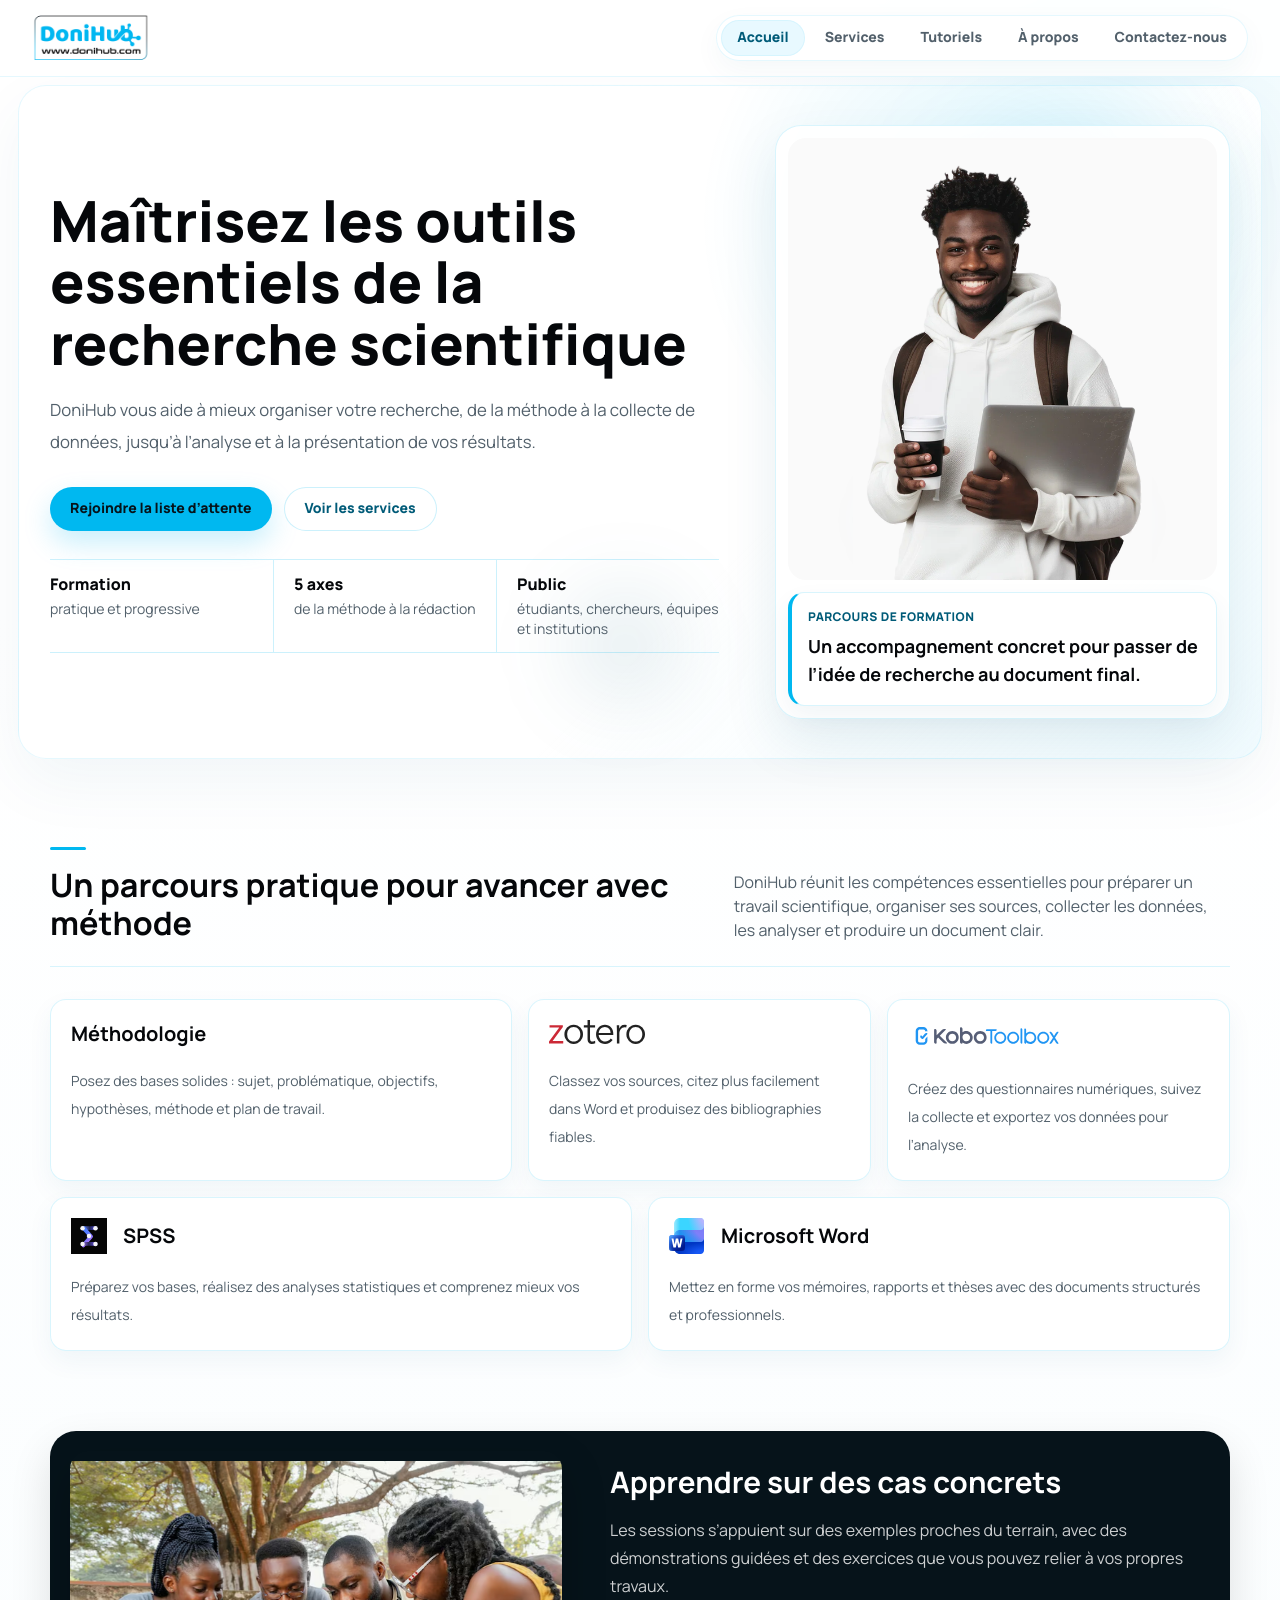
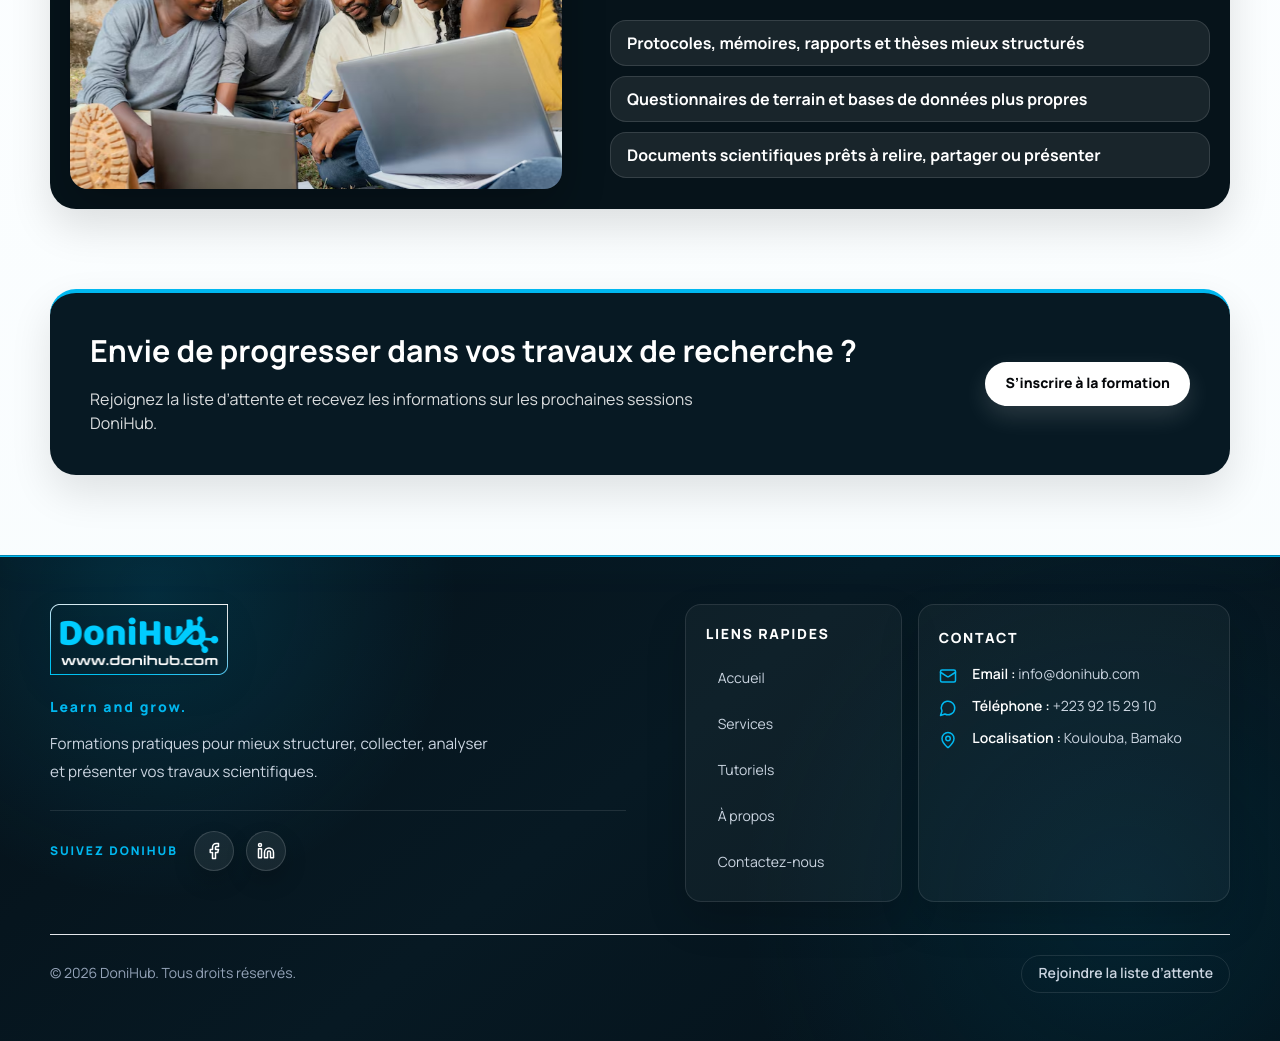
==== commit 3cf75b26: "Deploy responsive DoniHub update" ====
--- a/index.html
+++ b/index.html
@@ -1 +1 @@
-<!DOCTYPE html><html lang="fr"><head><meta charSet="utf-8"/><meta name="viewport" content="width=device-width, initial-scale=1"/><link rel="preload" as="image" href="/assets/logo-donihub-full.png" fetchPriority="high"/><link rel="preload" as="image" href="/assets/photos/hero-etudiant.png" fetchPriority="high"/><link rel="stylesheet" href="/_next/static/css/7a4b0a802c02973a.css" data-precedence="next"/><link rel="preload" as="script" fetchPriority="low" href="/_next/static/chunks/webpack-be95cb0b58a51fc5.js"/><script src="/_next/static/chunks/fd9d1056-cf48984c1108c87a.js" async=""></script><script src="/_next/static/chunks/117-9ee0f5846c042013.js" async=""></script><script src="/_next/static/chunks/main-app-3489be65211097f5.js" async=""></script><script src="/_next/static/chunks/972-fe6ab53755556f79.js" async=""></script><script src="/_next/static/chunks/878-7e6203b9c206d8a6.js" async=""></script><script src="/_next/static/chunks/app/page-bf3da9fb38463d16.js" async=""></script><script src="/_next/static/chunks/app/layout-6c0b17dd4d04fd16.js" async=""></script><title>DoniHub — Formation aux outils de recherche scientifique</title><meta name="description" content="DoniHub forme les étudiants, chercheurs et professionnels à Zotero, KoboToolbox, SPSS, Microsoft Word et la méthodologie de recherche."/><meta name="application-name" content="DoniHub"/><meta name="robots" content="index, follow"/><link rel="canonical" href="https://donihub.com"/><meta property="og:title" content="DoniHub — Formation aux outils de recherche scientifique"/><meta property="og:description" content="DoniHub forme les étudiants, chercheurs et professionnels à la méthodologie, Zotero, KoboToolbox, SPSS et Microsoft Word pour leurs travaux scientifiques."/><meta property="og:url" content="https://donihub.com"/><meta property="og:site_name" content="DoniHub"/><meta property="og:locale" content="fr_FR"/><meta property="og:image:alt" content="DoniHub - Formation aux outils de recherche scientifique"/><meta property="og:image:height" content="630"/><meta property="og:image" content="https://donihub.com/assets/og-donihub.svg"/><meta property="og:image:width" content="1200"/><meta property="og:type" content="website"/><meta name="twitter:card" content="summary_large_image"/><meta name="twitter:title" content="DoniHub — Formation aux outils de recherche scientifique"/><meta name="twitter:description" content="DoniHub forme les étudiants, chercheurs et professionnels à la méthodologie, Zotero, KoboToolbox, SPSS et Microsoft Word pour leurs travaux scientifiques."/><meta name="twitter:image" content="https://donihub.com/assets/og-donihub.svg"/><link rel="icon" href="/assets/logo-donihub-mark.png"/><script src="/_next/static/chunks/polyfills-42372ed130431b0a.js" noModule=""></script></head><body class="__variable_73ee6c font-sans"><header class="sticky top-0 z-40 border-b backdrop-blur-xl transition-all duration-300 border-brand/10 bg-white/[0.88]"><div class="mx-auto flex max-w-7xl items-center justify-between gap-5 px-5 py-1.5 sm:px-6 lg:px-8"><a aria-label="Accueil DoniHub" class="-ml-1 inline-flex shrink-0 rounded-2xl p-1 transition duration-200 hover:bg-brand-soft/60" href="/"><img alt="Logo DoniHub" fetchPriority="high" width="140" height="66" decoding="async" data-nimg="1" class="h-auto w-[104px] sm:w-[118px]" style="color:transparent" src="/assets/logo-donihub-full.png"/></a><button type="button" class="inline-flex h-10 w-10 items-center justify-center rounded-2xl border border-brand/20 bg-white/85 text-brand-dark shadow-[0_10px_24px_rgba(0,91,120,0.08)] transition duration-200 hover:border-brand/45 hover:bg-brand-soft md:hidden" aria-label="Ouvrir le menu de navigation" aria-expanded="false" aria-controls="primary-nav"><svg xmlns="http://www.w3.org/2000/svg" width="22" height="22" viewBox="0 0 24 24" fill="none" stroke="currentColor" stroke-width="2" stroke-linecap="round" stroke-linejoin="round" class="lucide lucide-menu" aria-hidden="true"><line x1="4" x2="20" y1="12" y2="12"></line><line x1="4" x2="20" y1="6" y2="6"></line><line x1="4" x2="20" y1="18" y2="18"></line></svg></button><nav id="primary-nav" aria-label="Navigation principale" class="hidden absolute left-4 right-4 top-[calc(100%+0.6rem)] z-50 flex-col gap-1.5 rounded-[22px] border border-brand/15 bg-white p-2.5 shadow-panel md:static md:flex md:flex-row md:items-center md:gap-1 md:rounded-full md:border md:border-brand/10 md:bg-white/70 md:p-1 md:shadow-[0_10px_28px_rgba(0,91,120,0.045)]"><a aria-current="page" class="rounded-2xl px-4 py-2.5 text-sm font-extrabold transition duration-200 hover:-translate-y-0.5 md:rounded-full md:px-4 md:py-2 bg-brand-soft text-brand-dark shadow-[inset_0_0_0_1px_rgba(0,184,240,0.08)]" href="/">Accueil</a><a class="rounded-2xl px-4 py-2.5 text-sm font-extrabold transition duration-200 hover:-translate-y-0.5 md:rounded-full md:px-4 md:py-2 text-muted hover:bg-brand-soft/65 hover:text-brand-dark" href="/services">Services</a><a class="rounded-2xl px-4 py-2.5 text-sm font-extrabold transition duration-200 hover:-translate-y-0.5 md:rounded-full md:px-4 md:py-2 text-muted hover:bg-brand-soft/65 hover:text-brand-dark" href="/tutoriels">Tutoriels</a><a class="rounded-2xl px-4 py-2.5 text-sm font-extrabold transition duration-200 hover:-translate-y-0.5 md:rounded-full md:px-4 md:py-2 text-muted hover:bg-brand-soft/65 hover:text-brand-dark" href="/a-propos">À propos</a><a class="rounded-2xl px-4 py-2.5 text-sm font-extrabold transition duration-200 hover:-translate-y-0.5 md:rounded-full md:px-4 md:py-2 text-muted hover:bg-brand-soft/65 hover:text-brand-dark" href="/contactez-nous">Contactez-nous</a></nav></div></header><main><section class="container-page hero-shell"><span aria-hidden="true" data-parallax="28" class="parallax-layer parallax-layer-primary"></span><span aria-hidden="true" data-parallax="-18" class="parallax-layer parallax-layer-secondary"></span><div data-scroll-reveal="fade-left"><h1 class="hero-title">Maîtrisez les outils essentiels de la recherche scientifique</h1><p class="mt-4 max-w-[680px] text-[0.95rem] leading-7 text-muted sm:mt-5 sm:text-[1.05rem] sm:leading-8">DoniHub vous aide à mieux organiser votre recherche, de la méthode à la collecte de données, jusqu’à l’analyse et à la présentation de vos résultats.</p><div class="mt-6 flex flex-col gap-2.5 sm:mt-7 sm:flex-row sm:flex-wrap sm:gap-3"><a data-pressable="true" class="inline-flex min-h-11 items-center justify-center rounded-full px-5 py-2.5 text-sm font-extrabold transition duration-200 hover:-translate-y-0.5 bg-brand text-[#06131a] shadow-[0_12px_28px_rgba(0,184,240,0.22)] hover:bg-[#20c7f6]" href="/contactez-nous#inscription">Rejoindre la liste d’attente</a><a data-pressable="true" class="inline-flex min-h-11 items-center justify-center rounded-full px-5 py-2.5 text-sm font-extrabold transition duration-200 hover:-translate-y-0.5 border border-brand/20 bg-white text-brand-dark hover:border-brand/35 hover:shadow-soft" href="/services">Voir les services</a></div><div class="mt-6 grid max-w-[680px] grid-cols-3 divide-x divide-brand/20 border-y border-brand/20 sm:mt-7"><div class="px-2.5 py-2.5 first:pl-0 last:pr-0 sm:px-5 sm:py-3 sm:first:pl-0"><strong class="block text-[0.8rem] font-extrabold leading-tight sm:text-base">Formation</strong><span class="mt-1 block text-xs leading-5 text-muted sm:text-sm">pratique et progressive</span></div><div class="px-2.5 py-2.5 first:pl-0 last:pr-0 sm:px-5 sm:py-3 sm:first:pl-0"><strong class="block text-[0.8rem] font-extrabold leading-tight sm:text-base">5 axes</strong><span class="mt-1 block text-xs leading-5 text-muted sm:text-sm">de la méthode à la rédaction</span></div><div class="px-2.5 py-2.5 first:pl-0 last:pr-0 sm:px-5 sm:py-3 sm:first:pl-0"><strong class="block text-[0.8rem] font-extrabold leading-tight sm:text-base">Public</strong><span class="mt-1 block text-xs leading-5 text-muted sm:text-sm">étudiants, chercheurs, équipes et institutions</span></div></div></div><div data-scroll-reveal="fade-right" data-tilt-card="true" style="--reveal-delay:80ms" class="rounded-[22px] border border-brand/15 bg-white/90 p-2.5 shadow-[0_18px_42px_rgba(0,91,120,0.085)] sm:rounded-[26px] sm:p-3 sm:shadow-[0_22px_54px_rgba(0,91,120,0.1)]"><figure class="hero-portrait-frame"><img alt="Étudiant noir souriant avec un ordinateur portable" fetchPriority="high" width="530" height="759" decoding="async" data-nimg="1" style="color:transparent" src="/assets/photos/hero-etudiant.png"/></figure><div class="relative z-20 mx-2 -mt-9 rounded-2xl border border-brand/15 border-l-4 border-l-brand bg-white/95 p-3 shadow-[0_10px_24px_rgba(0,91,120,0.06)] sm:mx-0 sm:mt-3 sm:p-4"><p class="mb-1.5 text-[0.68rem] font-extrabold uppercase tracking-[.04em] text-brand-dark sm:mb-2 sm:text-xs">Parcours de formation</p><h2 class="text-sm font-bold leading-snug sm:text-lg">Un accompagnement concret pour passer de l’idée de recherche au document final.</h2></div></div></section><section class="container-page py-12 sm:py-14 lg:py-20"><div data-scroll-reveal="true" class="mb-7 grid items-end gap-4 border-b border-brand/15 pb-5 lg:grid-cols-[.86fr_.68fr] lg:gap-14 sm:mb-8 sm:gap-5 sm:pb-6"><h2 class="section-title title-rule">Un parcours pratique pour avancer avec méthode</h2><p class="text-[0.95rem] leading-7 text-muted sm:text-base">DoniHub réunit les compétences essentielles pour préparer un travail scientifique, organiser ses sources, collecter les données, les analyser et produire un document clair.</p></div><div class="grid gap-4 md:grid-cols-2 lg:grid-cols-10"><article data-scroll-reveal="fade-left" data-tilt-card="true" style="--reveal-delay:0ms" class="service-card lg:col-span-4"><h3 class="mb-4 text-lg font-bold leading-tight sm:mb-5 sm:text-xl">Méthodologie</h3><p class="text-sm leading-6 text-muted sm:leading-7">Posez des bases solides : sujet, problématique, objectifs, hypothèses, méthode et plan de travail.</p></article><article data-scroll-reveal="fade-right" data-tilt-card="true" style="--reveal-delay:70ms" class="service-card lg:col-span-3"><img alt="Zotero" loading="lazy" width="96" height="24" decoding="async" data-nimg="1" class="h-5 w-[86px] sm:h-6 sm:w-[96px] shrink-0 object-contain object-left mb-6" style="color:transparent" src="/assets/tools/zotero-logo.svg"/><p class="text-sm leading-6 text-muted sm:leading-7">Classez vos sources, citez plus facilement dans Word et produisez des bibliographies fiables.</p></article><article data-scroll-reveal="fade-left" data-tilt-card="true" style="--reveal-delay:140ms" class="service-card lg:col-span-3"><img alt="KoboToolbox" loading="lazy" width="160" height="32" decoding="async" data-nimg="1" class="h-7 w-[140px] sm:h-8 sm:w-[160px] shrink-0 object-contain object-left mb-6" style="color:transparent" src="/assets/tools/kobotoolbox.svg"/><p class="text-sm leading-6 text-muted sm:leading-7">Créez des questionnaires numériques, suivez la collecte et exportez vos données pour l’analyse.</p></article><article data-scroll-reveal="fade-right" data-tilt-card="true" style="--reveal-delay:210ms" class="service-card lg:col-span-5"><div class="mb-4 flex items-center gap-3 sm:mb-5 sm:gap-4"><img alt="" loading="lazy" width="36" height="36" decoding="async" data-nimg="1" class="h-8 w-8 sm:h-9 sm:w-9 shrink-0 object-contain object-left " style="color:transparent" src="/assets/tools/spss.svg"/><h3 class="text-lg font-bold leading-tight sm:text-xl">SPSS</h3></div><p class="text-sm leading-6 text-muted sm:leading-7">Préparez vos bases, réalisez des analyses statistiques et comprenez mieux vos résultats.</p></article><article data-scroll-reveal="fade-left" data-tilt-card="true" style="--reveal-delay:280ms" class="service-card lg:col-span-5"><div class="mb-4 flex items-center gap-3 sm:mb-5 sm:gap-4"><img alt="" loading="lazy" width="36" height="36" decoding="async" data-nimg="1" class="h-8 w-8 sm:h-9 sm:w-9 shrink-0 object-contain object-left " style="color:transparent" src="/assets/tools/word.svg"/><h3 class="text-lg font-bold leading-tight sm:text-xl">Microsoft Word</h3></div><p class="text-sm leading-6 text-muted sm:leading-7">Mettez en forme vos mémoires, rapports et thèses avec des documents structurés et professionnels.</p></article></div></section><section data-tilt-card="true" class="container-page immersive-section mb-12 grid items-center gap-5 rounded-[22px] bg-[#06131a] p-3 shadow-[0_18px_42px_rgba(5,7,10,0.12)] md:grid-cols-[.82fr_1fr] lg:mb-20 lg:gap-12 lg:p-5 sm:mb-14 sm:gap-7 sm:rounded-[26px] sm:p-4"><figure data-scroll-reveal="fade-left" class="overflow-hidden rounded-[18px] shadow-[0_18px_44px_rgba(0,0,0,.24)]"><img alt="Étudiants travaillant ensemble autour d’un ordinateur portable" data-parallax="-14" loading="lazy" width="740" height="493" decoding="async" data-nimg="1" class="parallax-media aspect-[16/11] h-full w-full object-cover" style="color:transparent" src="/assets/photos/students-studying-together.avif"/></figure><div data-scroll-reveal="fade-right" style="--reveal-delay:80ms"><h2 class="text-[1.3rem] font-bold leading-tight text-white sm:text-[1.85rem]">Apprendre sur des cas concrets</h2><p class="mt-3 text-sm leading-6 text-white/80 sm:mt-4 sm:text-base sm:leading-7">Les sessions s’appuient sur des exemples proches du terrain, avec des démonstrations guidées et des exercices que vous pouvez relier à vos propres travaux.</p><ul class="mt-4 grid gap-2 sm:mt-5 sm:gap-2.5"><li class="rounded-2xl border border-white/[0.12] bg-white/[0.08] px-3.5 py-2 text-sm font-bold text-white transition duration-200 hover:translate-x-1 hover:bg-white/15 sm:px-4 sm:py-2.5 sm:text-base">Protocoles, mémoires, rapports et thèses mieux structurés</li><li class="rounded-2xl border border-white/[0.12] bg-white/[0.08] px-3.5 py-2 text-sm font-bold text-white transition duration-200 hover:translate-x-1 hover:bg-white/15 sm:px-4 sm:py-2.5 sm:text-base">Questionnaires de terrain et bases de données plus propres</li><li class="rounded-2xl border border-white/[0.12] bg-white/[0.08] px-3.5 py-2 text-sm font-bold text-white transition duration-200 hover:translate-x-1 hover:bg-white/15 sm:px-4 sm:py-2.5 sm:text-base">Documents scientifiques prêts à relire, partager ou présenter</li></ul></div></section><section data-scroll-reveal="scale" class="container-page mb-16 flex flex-col gap-6 rounded-[22px] border-t-4 border-brand bg-[#071923] p-6 text-white shadow-[0_18px_42px_rgba(5,7,10,.11)] lg:flex-row lg:items-center lg:justify-between lg:p-10 sm:mb-20 sm:gap-7 sm:rounded-[26px] sm:p-7"><div><h2 class="max-w-3xl text-[1.32rem] font-bold leading-tight sm:text-[1.9rem]">Envie de progresser dans vos travaux de recherche ?</h2><p class="mt-3 max-w-2xl text-sm leading-6 text-white/85 sm:mt-4 sm:text-base">Rejoignez la liste d’attente et recevez les informations sur les prochaines sessions DoniHub.</p></div><a data-pressable="true" class="inline-flex min-h-11 items-center justify-center rounded-full px-5 py-2.5 text-sm font-extrabold transition duration-200 hover:-translate-y-0.5 bg-white text-ink shadow-[0_10px_24px_rgba(255,255,255,0.14)] hover:bg-brand-soft" href="/contactez-nous#inscription">S’inscrire à la formation</a></section></main><footer class="site-footer relative overflow-hidden border-t border-brand/70 text-slate-200"><div class="container-page relative z-10 py-8 sm:py-10 lg:py-12"><div class="grid gap-8 lg:grid-cols-[1.05fr_.95fr] lg:items-start"><div class="max-w-xl"><a aria-label="Accueil DoniHub" class="inline-flex rounded-[18px] border border-white/15 bg-white/[0.045] p-3 shadow-[0_18px_44px_rgba(0,0,0,0.24)] transition duration-200 hover:-translate-y-0.5 hover:border-brand/55" href="/"><img alt="Logo DoniHub" loading="lazy" width="720" height="284" decoding="async" data-nimg="1" class="h-auto w-[154px] drop-shadow-[0_10px_20px_rgba(0,0,0,0.22)] sm:w-[178px]" style="color:transparent" src="/assets/logo-donihub-footer.png"/></a><h2 class="sr-only">DoniHub</h2><p class="mt-4 text-sm font-extrabold tracking-[0.14em] text-brand">Learn and grow.</p><p class="mt-3 max-w-md text-sm leading-7 text-slate-300 sm:text-[0.95rem]">Formations pratiques pour mieux structurer, collecter, analyser et présenter vos travaux scientifiques.</p><div class="mt-6 flex flex-wrap items-center gap-4 border-t border-white/10 pt-5"><p class="text-xs font-extrabold uppercase tracking-[0.16em] text-brand">Suivez DoniHub</p><div class="flex flex-wrap gap-3 " aria-label="Réseaux sociaux DoniHub"><a href="https://www.facebook.com/donihub223" target="_blank" rel="noopener noreferrer" aria-label="Ouvrir la page Facebook de DoniHub" data-pressable="true" class="group grid h-9 w-9 place-items-center rounded-full border p-0 transition duration-200 hover:-translate-y-0.5 sm:h-10 sm:w-10 border-white/15 bg-white/[0.07] text-white shadow-[0_10px_22px_rgba(0,0,0,0.18)] hover:border-brand/60 hover:bg-brand hover:text-[#06131a]"><span class="grid h-full w-full place-items-center rounded-full transition"><svg xmlns="http://www.w3.org/2000/svg" width="18" height="18" viewBox="0 0 24 24" fill="none" stroke="currentColor" stroke-width="2" stroke-linecap="round" stroke-linejoin="round" class="lucide lucide-facebook" aria-hidden="true"><path d="M18 2h-3a5 5 0 0 0-5 5v3H7v4h3v8h4v-8h3l1-4h-4V7a1 1 0 0 1 1-1h3z"></path></svg></span></a><a href="https://www.linkedin.com/company/donihub/" target="_blank" rel="noopener noreferrer" aria-label="Ouvrir la page LinkedIn de DoniHub" data-pressable="true" class="group grid h-9 w-9 place-items-center rounded-full border p-0 transition duration-200 hover:-translate-y-0.5 sm:h-10 sm:w-10 border-white/15 bg-white/[0.07] text-white shadow-[0_10px_22px_rgba(0,0,0,0.18)] hover:border-brand/60 hover:bg-brand hover:text-[#06131a]"><span class="grid h-full w-full place-items-center rounded-full transition"><svg xmlns="http://www.w3.org/2000/svg" width="18" height="18" viewBox="0 0 24 24" fill="none" stroke="currentColor" stroke-width="2" stroke-linecap="round" stroke-linejoin="round" class="lucide lucide-linkedin" aria-hidden="true"><path d="M16 8a6 6 0 0 1 6 6v7h-4v-7a2 2 0 0 0-2-2 2 2 0 0 0-2 2v7h-4v-7a6 6 0 0 1 6-6z"></path><rect width="4" height="12" x="2" y="9"></rect><circle cx="4" cy="4" r="2"></circle></svg></span></a></div></div></div><div class="grid gap-4 sm:grid-cols-[0.82fr_1.18fr]"><nav class="rounded-2xl border border-white/10 bg-white/[0.035] p-5 shadow-[0_18px_40px_rgba(0,0,0,0.16)]" aria-label="Liens rapides du pied de page"><h3 class="mb-4 text-sm font-extrabold uppercase tracking-[0.12em] text-white">Liens rapides</h3><div class="grid gap-2.5 text-sm"><a class="group inline-flex items-center justify-between rounded-xl px-3 py-2 text-slate-300 transition hover:bg-white/[0.055] hover:text-white" href="/"><span>Accueil</span><span aria-hidden="true" class="h-1.5 w-1.5 rounded-full bg-brand opacity-0 transition group-hover:opacity-100"></span></a><a class="group inline-flex items-center justify-between rounded-xl px-3 py-2 text-slate-300 transition hover:bg-white/[0.055] hover:text-white" href="/services"><span>Services</span><span aria-hidden="true" class="h-1.5 w-1.5 rounded-full bg-brand opacity-0 transition group-hover:opacity-100"></span></a><a class="group inline-flex items-center justify-between rounded-xl px-3 py-2 text-slate-300 transition hover:bg-white/[0.055] hover:text-white" href="/tutoriels"><span>Tutoriels</span><span aria-hidden="true" class="h-1.5 w-1.5 rounded-full bg-brand opacity-0 transition group-hover:opacity-100"></span></a><a class="group inline-flex items-center justify-between rounded-xl px-3 py-2 text-slate-300 transition hover:bg-white/[0.055] hover:text-white" href="/a-propos"><span>À propos</span><span aria-hidden="true" class="h-1.5 w-1.5 rounded-full bg-brand opacity-0 transition group-hover:opacity-100"></span></a><a class="group inline-flex items-center justify-between rounded-xl px-3 py-2 text-slate-300 transition hover:bg-white/[0.055] hover:text-white" href="/contactez-nous"><span>Contactez-nous</span><span aria-hidden="true" class="h-1.5 w-1.5 rounded-full bg-brand opacity-0 transition group-hover:opacity-100"></span></a></div></nav><div class="rounded-2xl border border-white/10 bg-white/[0.035] p-5 shadow-[0_18px_40px_rgba(0,0,0,0.16)]"><a class="mb-4 inline-flex text-sm font-extrabold uppercase tracking-[0.12em] text-white underline-offset-4 transition hover:text-brand hover:underline" href="/contactez-nous">Contact</a><div class="grid gap-3 text-sm text-slate-300"><div class="grid grid-cols-[1.35rem_1fr] gap-3"><svg xmlns="http://www.w3.org/2000/svg" width="18" height="18" viewBox="0 0 24 24" fill="none" stroke="currentColor" stroke-width="2" stroke-linecap="round" stroke-linejoin="round" class="lucide lucide-mail mt-0.5 text-brand" aria-hidden="true"><rect width="20" height="16" x="2" y="4" rx="2"></rect><path d="m22 7-8.97 5.7a1.94 1.94 0 0 1-2.06 0L2 7"></path></svg><p class="min-w-0"><span class="font-semibold text-white">Email<!-- --> : </span><a href="mailto:info@donihub.com" class="whitespace-nowrap text-slate-300 underline-offset-4 transition hover:text-brand hover:underline">info@donihub.com</a></p></div><div class="grid grid-cols-[1.35rem_1fr] gap-3"><svg xmlns="http://www.w3.org/2000/svg" width="18" height="18" viewBox="0 0 24 24" fill="none" stroke="currentColor" stroke-width="2" stroke-linecap="round" stroke-linejoin="round" class="lucide lucide-message-circle mt-0.5 text-brand" aria-hidden="true"><path d="M7.9 20A9 9 0 1 0 4 16.1L2 22Z"></path></svg><p class="min-w-0"><span class="font-semibold text-white">Téléphone<!-- --> : </span><a href="tel:+22392152910" class="whitespace-nowrap text-slate-300 underline-offset-4 transition hover:text-brand hover:underline">+223 92 15 29 10</a></p></div><div class="grid grid-cols-[1.35rem_1fr] gap-3"><svg xmlns="http://www.w3.org/2000/svg" width="18" height="18" viewBox="0 0 24 24" fill="none" stroke="currentColor" stroke-width="2" stroke-linecap="round" stroke-linejoin="round" class="lucide lucide-map-pin mt-0.5 text-brand" aria-hidden="true"><path d="M20 10c0 4.993-5.539 10.193-7.399 11.799a1 1 0 0 1-1.202 0C9.539 20.193 4 14.993 4 10a8 8 0 0 1 16 0"></path><circle cx="12" cy="10" r="3"></circle></svg><p class="min-w-0"><span class="font-semibold text-white">Localisation<!-- --> : </span><span class="whitespace-nowrap">Koulouba, Bamako</span></p></div></div></div></div></div><div class="mt-8 flex flex-col gap-3 border-t border-white/12 pt-5 text-sm text-slate-400 sm:flex-row sm:items-center sm:justify-between"><p>© 2026 DoniHub. Tous droits réservés.</p><a class="inline-flex w-fit items-center rounded-full border border-white/10 px-4 py-2 font-semibold text-slate-300 transition hover:border-brand/50 hover:bg-brand hover:text-[#06131a]" href="/contactez-nous#inscription">Rejoindre la liste d’attente</a></div></div></footer><script src="/_next/static/chunks/webpack-be95cb0b58a51fc5.js" async=""></script><script>(self.__next_f=self.__next_f||[]).push([0]);self.__next_f.push([2,null])</script><script>self.__next_f.push([1,"1:HL[\"/_next/static/css/7a4b0a802c02973a.css\",\"style\"]\n"])</script><script>self.__next_f.push([1,"2:I[2846,[],\"\"]\n4:I[6097,[\"972\",\"static/chunks/972-fe6ab53755556f79.js\",\"878\",\"static/chunks/878-7e6203b9c206d8a6.js\",\"931\",\"static/chunks/app/page-bf3da9fb38463d16.js\"],\"ScrollReveal\"]\n5:I[2972,[\"972\",\"static/chunks/972-fe6ab53755556f79.js\",\"878\",\"static/chunks/878-7e6203b9c206d8a6.js\",\"931\",\"static/chunks/app/page-bf3da9fb38463d16.js\"],\"\"]\n6:I[5878,[\"972\",\"static/chunks/972-fe6ab53755556f79.js\",\"878\",\"static/chunks/878-7e6203b9c206d8a6.js\",\"931\",\"static/chunks/app/page-bf3da9fb38463d16.js\"],\"Image\"]\n7:I[9587,[\"972\",\"static/chunks/972-fe6ab53755556f79.js\",\"878\",\"static/chunks/878-7e6203b9c206d8a6.js\",\"185\",\"static/chunks/app/layout-6c0b17dd4d04fd16.js\"],\"ImmersiveEffects\"]\n8:I[335,[\"972\",\"static/chunks/972-fe6ab53755556f79.js\",\"878\",\"static/chunks/878-7e6203b9c206d8a6.js\",\"185\",\"static/chunks/app/layout-6c0b17dd4d04fd16.js\"],\"Header\"]\n9:I[4707,[],\"\"]\na:I[6423,[],\"\"]\nc:I[1060,[],\"\"]\nd:[]\n"])</script><script>self.__next_f.push([1,"0:[\"$\",\"$L2\",null,{\"buildId\":\"W_GAfYrfabfBtRuPgHSyy\",\"assetPrefix\":\"\",\"urlParts\":[\"\",\"\"],\"initialTree\":[\"\",{\"children\":[\"__PAGE__\",{}]},\"$undefined\",\"$undefined\",true],\"initialSeedData\":[\"\",{\"children\":[\"__PAGE__\",{},[[\"$L3\",[\"$\",\"main\",null,{\"children\":[[\"$\",\"$L4\",null,{}],[\"$\",\"section\",null,{\"className\":\"container-page hero-shell\",\"children\":[[\"$\",\"span\",null,{\"aria-hidden\":true,\"data-parallax\":\"28\",\"className\":\"parallax-layer parallax-layer-primary\"}],[\"$\",\"span\",null,{\"aria-hidden\":true,\"data-parallax\":\"-18\",\"className\":\"parallax-layer parallax-layer-secondary\"}],[\"$\",\"div\",null,{\"data-scroll-reveal\":\"fade-left\",\"children\":[[\"$\",\"h1\",null,{\"className\":\"hero-title\",\"children\":\"Maîtrisez les outils essentiels de la recherche scientifique\"}],[\"$\",\"p\",null,{\"className\":\"mt-4 max-w-[680px] text-[0.95rem] leading-7 text-muted sm:mt-5 sm:text-[1.05rem] sm:leading-8\",\"children\":\"DoniHub vous aide à mieux organiser votre recherche, de la méthode à la collecte de données, jusqu’à l’analyse et à la présentation de vos résultats.\"}],[\"$\",\"div\",null,{\"className\":\"mt-6 flex flex-col gap-2.5 sm:mt-7 sm:flex-row sm:flex-wrap sm:gap-3\",\"children\":[[\"$\",\"$L5\",null,{\"href\":\"/contactez-nous#inscription\",\"data-pressable\":true,\"className\":\"inline-flex min-h-11 items-center justify-center rounded-full px-5 py-2.5 text-sm font-extrabold transition duration-200 hover:-translate-y-0.5 bg-brand text-[#06131a] shadow-[0_12px_28px_rgba(0,184,240,0.22)] hover:bg-[#20c7f6]\",\"children\":\"Rejoindre la liste d’attente\"}],[\"$\",\"$L5\",null,{\"href\":\"/services\",\"data-pressable\":true,\"className\":\"inline-flex min-h-11 items-center justify-center rounded-full px-5 py-2.5 text-sm font-extrabold transition duration-200 hover:-translate-y-0.5 border border-brand/20 bg-white text-brand-dark hover:border-brand/35 hover:shadow-soft\",\"children\":\"Voir les services\"}]]}],[\"$\",\"div\",null,{\"className\":\"mt-6 grid max-w-[680px] grid-cols-3 divide-x divide-brand/20 border-y border-brand/20 sm:mt-7\",\"children\":[[\"$\",\"div\",\"Formation\",{\"className\":\"px-2.5 py-2.5 first:pl-0 last:pr-0 sm:px-5 sm:py-3 sm:first:pl-0\",\"children\":[[\"$\",\"strong\",null,{\"className\":\"block text-[0.8rem] font-extrabold leading-tight sm:text-base\",\"children\":\"Formation\"}],[\"$\",\"span\",null,{\"className\":\"mt-1 block text-xs leading-5 text-muted sm:text-sm\",\"children\":\"pratique et progressive\"}]]}],[\"$\",\"div\",\"5 axes\",{\"className\":\"px-2.5 py-2.5 first:pl-0 last:pr-0 sm:px-5 sm:py-3 sm:first:pl-0\",\"children\":[[\"$\",\"strong\",null,{\"className\":\"block text-[0.8rem] font-extrabold leading-tight sm:text-base\",\"children\":\"5 axes\"}],[\"$\",\"span\",null,{\"className\":\"mt-1 block text-xs leading-5 text-muted sm:text-sm\",\"children\":\"de la méthode à la rédaction\"}]]}],[\"$\",\"div\",\"Public\",{\"className\":\"px-2.5 py-2.5 first:pl-0 last:pr-0 sm:px-5 sm:py-3 sm:first:pl-0\",\"children\":[[\"$\",\"strong\",null,{\"className\":\"block text-[0.8rem] font-extrabold leading-tight sm:text-base\",\"children\":\"Public\"}],[\"$\",\"span\",null,{\"className\":\"mt-1 block text-xs leading-5 text-muted sm:text-sm\",\"children\":\"étudiants, chercheurs, équipes et institutions\"}]]}]]}]]}],[\"$\",\"div\",null,{\"data-scroll-reveal\":\"fade-right\",\"data-tilt-card\":true,\"style\":{\"--reveal-delay\":\"80ms\"},\"className\":\"rounded-[22px] border border-brand/15 bg-white/90 p-2.5 shadow-[0_18px_42px_rgba(0,91,120,0.085)] sm:rounded-[26px] sm:p-3 sm:shadow-[0_22px_54px_rgba(0,91,120,0.1)]\",\"children\":[[\"$\",\"figure\",null,{\"className\":\"hero-portrait-frame\",\"children\":[\"$\",\"$L6\",null,{\"src\":\"/assets/photos/hero-etudiant.png\",\"alt\":\"Étudiant noir souriant avec un ordinateur portable\",\"width\":530,\"height\":759,\"priority\":true}]}],[\"$\",\"div\",null,{\"className\":\"relative z-20 mx-2 -mt-9 rounded-2xl border border-brand/15 border-l-4 border-l-brand bg-white/95 p-3 shadow-[0_10px_24px_rgba(0,91,120,0.06)] sm:mx-0 sm:mt-3 sm:p-4\",\"children\":[[\"$\",\"p\",null,{\"className\":\"mb-1.5 text-[0.68rem] font-extrabold uppercase tracking-[.04em] text-brand-dark sm:mb-2 sm:text-xs\",\"children\":\"Parcours de formation\"}],[\"$\",\"h2\",null,{\"className\":\"text-sm font-bold leading-snug sm:text-lg\",\"children\":\"Un accompagnement concret pour passer de l’idée de recherche au document final.\"}]]}]]}]]}],[\"$\",\"section\",null,{\"className\":\"container-page py-12 sm:py-14 lg:py-20\",\"children\":[[\"$\",\"div\",null,{\"data-scroll-reveal\":true,\"className\":\"mb-7 grid items-end gap-4 border-b border-brand/15 pb-5 lg:grid-cols-[.86fr_.68fr] lg:gap-14 sm:mb-8 sm:gap-5 sm:pb-6\",\"children\":[[\"$\",\"h2\",null,{\"className\":\"section-title title-rule\",\"children\":\"Un parcours pratique pour avancer avec méthode\"}],[\"$\",\"p\",null,{\"className\":\"text-[0.95rem] leading-7 text-muted sm:text-base\",\"children\":\"DoniHub réunit les compétences essentielles pour préparer un travail scientifique, organiser ses sources, collecter les données, les analyser et produire un document clair.\"}]]}],[\"$\",\"div\",null,{\"className\":\"grid gap-4 md:grid-cols-2 lg:grid-cols-10\",\"children\":[[\"$\",\"article\",\"Méthodologie\",{\"data-scroll-reveal\":\"fade-left\",\"data-tilt-card\":true,\"style\":{\"--reveal-delay\":\"0ms\"},\"className\":\"service-card lg:col-span-4\",\"children\":[[\"$\",\"h3\",null,{\"className\":\"mb-4 text-lg font-bold leading-tight sm:mb-5 sm:text-xl\",\"children\":\"Méthodologie\"}],[\"$\",\"p\",null,{\"className\":\"text-sm leading-6 text-muted sm:leading-7\",\"children\":\"Posez des bases solides : sujet, problématique, objectifs, hypothèses, méthode et plan de travail.\"}]]}],[\"$\",\"article\",\"Zotero\",{\"data-scroll-reveal\":\"fade-right\",\"data-tilt-card\":true,\"style\":{\"--reveal-delay\":\"70ms\"},\"className\":\"service-card lg:col-span-3\",\"children\":[[\"$\",\"$L6\",null,{\"src\":\"/assets/tools/zotero-logo.svg\",\"alt\":\"Zotero\",\"width\":96,\"height\":24,\"className\":\"h-5 w-[86px] sm:h-6 sm:w-[96px] shrink-0 object-contain object-left mb-6\"}],[\"$\",\"p\",null,{\"className\":\"text-sm leading-6 text-muted sm:leading-7\",\"children\":\"Classez vos sources, citez plus facilement dans Word et produisez des bibliographies fiables.\"}]]}],[\"$\",\"article\",\"KoboToolbox\",{\"data-scroll-reveal\":\"fade-left\",\"data-tilt-card\":true,\"style\":{\"--reveal-delay\":\"140ms\"},\"className\":\"service-card lg:col-span-3\",\"children\":[[\"$\",\"$L6\",null,{\"src\":\"/assets/tools/kobotoolbox.svg\",\"alt\":\"KoboToolbox\",\"width\":160,\"height\":32,\"className\":\"h-7 w-[140px] sm:h-8 sm:w-[160px] shrink-0 object-contain object-left mb-6\"}],[\"$\",\"p\",null,{\"className\":\"text-sm leading-6 text-muted sm:leading-7\",\"children\":\"Créez des questionnaires numériques, suivez la collecte et exportez vos données pour l’analyse.\"}]]}],[\"$\",\"article\",\"SPSS\",{\"data-scroll-reveal\":\"fade-right\",\"data-tilt-card\":true,\"style\":{\"--reveal-delay\":\"210ms\"},\"className\":\"service-card lg:col-span-5\",\"children\":[[\"$\",\"div\",null,{\"className\":\"mb-4 flex items-center gap-3 sm:mb-5 sm:gap-4\",\"children\":[[\"$\",\"$L6\",null,{\"src\":\"/assets/tools/spss.svg\",\"alt\":\"\",\"width\":36,\"height\":36,\"className\":\"h-8 w-8 sm:h-9 sm:w-9 shrink-0 object-contain object-left \"}],[\"$\",\"h3\",null,{\"className\":\"text-lg font-bold leading-tight sm:text-xl\",\"children\":\"SPSS\"}]]}],[\"$\",\"p\",null,{\"className\":\"text-sm leading-6 text-muted sm:leading-7\",\"children\":\"Préparez vos bases, réalisez des analyses statistiques et comprenez mieux vos résultats.\"}]]}],[\"$\",\"article\",\"Microsoft Word\",{\"data-scroll-reveal\":\"fade-left\",\"data-tilt-card\":true,\"style\":{\"--reveal-delay\":\"280ms\"},\"className\":\"service-card lg:col-span-5\",\"children\":[[\"$\",\"div\",null,{\"className\":\"mb-4 flex items-center gap-3 sm:mb-5 sm:gap-4\",\"children\":[[\"$\",\"$L6\",null,{\"src\":\"/assets/tools/word.svg\",\"alt\":\"\",\"width\":36,\"height\":36,\"className\":\"h-8 w-8 sm:h-9 sm:w-9 shrink-0 object-contain object-left \"}],[\"$\",\"h3\",null,{\"className\":\"text-lg font-bold leading-tight sm:text-xl\",\"children\":\"Microsoft Word\"}]]}],[\"$\",\"p\",null,{\"className\":\"text-sm leading-6 text-muted sm:leading-7\",\"children\":\"Mettez en forme vos mémoires, rapports et thèses avec des documents structurés et professionnels.\"}]]}]]}]]}],[\"$\",\"section\",null,{\"data-tilt-card\":true,\"className\":\"container-page immersive-section mb-12 grid items-center gap-5 rounded-[22px] bg-[#06131a] p-3 shadow-[0_18px_42px_rgba(5,7,10,0.12)] md:grid-cols-[.82fr_1fr] lg:mb-20 lg:gap-12 lg:p-5 sm:mb-14 sm:gap-7 sm:rounded-[26px] sm:p-4\",\"children\":[[\"$\",\"figure\",null,{\"data-scroll-reveal\":\"fade-left\",\"className\":\"overflow-hidden rounded-[18px] shadow-[0_18px_44px_rgba(0,0,0,.24)]\",\"children\":[\"$\",\"$L6\",null,{\"src\":\"/assets/photos/students-studying-together.avif\",\"alt\":\"Étudiants travaillant ensemble autour d’un ordinateur portable\",\"width\":740,\"height\":493,\"data-parallax\":\"-14\",\"className\":\"parallax-media aspect-[16/11] h-full w-full object-cover\"}]}],[\"$\",\"div\",null,{\"data-scroll-reveal\":\"fade-right\",\"style\":{\"--reveal-delay\":\"80ms\"},\"children\":[[\"$\",\"h2\",null,{\"className\":\"text-[1.3rem] font-bold leading-tight text-white sm:text-[1.85rem]\",\"children\":\"Apprendre sur des cas concrets\"}],[\"$\",\"p\",null,{\"className\":\"mt-3 text-sm leading-6 text-white/80 sm:mt-4 sm:text-base sm:leading-7\",\"children\":\"Les sessions s’appuient sur des exemples proches du terrain, avec des démonstrations guidées et des exercices que vous pouvez relier à vos propres travaux.\"}],[\"$\",\"ul\",null,{\"className\":\"mt-4 grid gap-2 sm:mt-5 sm:gap-2.5\",\"children\":[[\"$\",\"li\",\"Protocoles, mémoires, rapports et thèses mieux structurés\",{\"className\":\"rounded-2xl border border-white/[0.12] bg-white/[0.08] px-3.5 py-2 text-sm font-bold text-white transition duration-200 hover:translate-x-1 hover:bg-white/15 sm:px-4 sm:py-2.5 sm:text-base\",\"children\":\"Protocoles, mémoires, rapports et thèses mieux structurés\"}],[\"$\",\"li\",\"Questionnaires de terrain et bases de données plus propres\",{\"className\":\"rounded-2xl border border-white/[0.12] bg-white/[0.08] px-3.5 py-2 text-sm font-bold text-white transition duration-200 hover:translate-x-1 hover:bg-white/15 sm:px-4 sm:py-2.5 sm:text-base\",\"children\":\"Questionnaires de terrain et bases de données plus propres\"}],[\"$\",\"li\",\"Documents scientifiques prêts à relire, partager ou présenter\",{\"className\":\"rounded-2xl border border-white/[0.12] bg-white/[0.08] px-3.5 py-2 text-sm font-bold text-white transition duration-200 hover:translate-x-1 hover:bg-white/15 sm:px-4 sm:py-2.5 sm:text-base\",\"children\":\"Documents scientifiques prêts à relire, partager ou présenter\"}]]}]]}]]}],[\"$\",\"section\",null,{\"data-scroll-reveal\":\"scale\",\"className\":\"container-page mb-16 flex flex-col gap-6 rounded-[22px] border-t-4 border-brand bg-[#071923] p-6 text-white shadow-[0_18px_42px_rgba(5,7,10,.11)] lg:flex-row lg:items-center lg:justify-between lg:p-10 sm:mb-20 sm:gap-7 sm:rounded-[26px] sm:p-7\",\"children\":[[\"$\",\"div\",null,{\"children\":[[\"$\",\"h2\",null,{\"className\":\"max-w-3xl text-[1.32rem] font-bold leading-tight sm:text-[1.9rem]\",\"children\":\"Envie de progresser dans vos travaux de recherche ?\"}],[\"$\",\"p\",null,{\"className\":\"mt-3 max-w-2xl text-sm leading-6 text-white/85 sm:mt-4 sm:text-base\",\"children\":\"Rejoignez la liste d’attente et recevez les informations sur les prochaines sessions DoniHub.\"}]]}],[\"$\",\"$L5\",null,{\"href\":\"/contactez-nous#inscription\",\"data-pressable\":true,\"className\":\"inline-flex min-h-11 items-center justify-center rounded-full px-5 py-2.5 text-sm font-extrabold transition duration-200 hover:-translate-y-0.5 bg-white text-ink shadow-[0_10px_24px_rgba(255,255,255,0.14)] hover:bg-brand-soft\",\"children\":\"S’inscrire à la formation\"}]]}]]}],null],null],null]},[[[[\"$\",\"link\",\"0\",{\"rel\":\"stylesheet\",\"href\":\"/_next/static/css/7a4b0a802c02973a.css\",\"precedence\":\"next\",\"crossOrigin\":\"$undefined\"}]],[\"$\",\"html\",null,{\"lang\":\"fr\",\"children\":[\"$\",\"body\",null,{\"className\":\"__variable_73ee6c font-sans\",\"children\":[[\"$\",\"$L7\",null,{}],[\"$\",\"$L8\",null,{}],[\"$\",\"$L9\",null,{\"parallelRouterKey\":\"children\",\"segmentPath\":[\"children\"],\"error\":\"$undefined\",\"errorStyles\":\"$undefined\",\"errorScripts\":\"$undefined\",\"template\":[\"$\",\"$La\",null,{}],\"templateStyles\":\"$undefined\",\"templateScripts\":\"$undefined\",\"notFound\":[[\"$\",\"title\",null,{\"children\":\"404: This page could not be found.\"}],[\"$\",\"div\",null,{\"style\":{\"fontFamily\":\"system-ui,\\\"Segoe UI\\\",Roboto,Helvetica,Arial,sans-serif,\\\"Apple Color Emoji\\\",\\\"Segoe UI Emoji\\\"\",\"height\":\"100vh\",\"textAlign\":\"center\",\"display\":\"flex\",\"flexDirection\":\"column\",\"alignItems\":\"center\",\"justifyContent\":\"center\"},\"children\":[\"$\",\"div\",null,{\"children\":[[\"$\",\"style\",null,{\"dangerouslySetInnerHTML\":{\"__html\":\"body{color:#000;background:#fff;margin:0}.next-error-h1{border-right:1px solid rgba(0,0,0,.3)}@media (prefers-color-scheme:dark){body{color:#fff;background:#000}.next-error-h1{border-right:1px solid rgba(255,255,255,.3)}}\"}}],[\"$\",\"h1\",null,{\"className\":\"next-error-h1\",\"style\":{\"display\":\"inline-block\",\"margin\":\"0 20px 0 0\",\"padding\":\"0 23px 0 0\",\"fontSize\":24,\"fontWeight\":500,\"verticalAlign\":\"top\",\"lineHeight\":\"49px\"},\"children\":\"404\"}],[\"$\",\"div\",null,{\"style\":{\"display\":\"inline-block\"},\"children\":[\"$\",\"h2\",null,{\"style\":{\"fontSize\":14,\"fontWeight\":400,\"lineHeight\":\"49px\",\"margin\":0},\"children\":\"This page could not be found.\"}]}]]}]}]],\"notFoundStyles\":[]}],[\"$\",\"footer\",null,{\"className\":\"site-footer relative overflow-hidden border-t border-brand/70 text-slate-200\",\"children\":[\"$\",\"div\",null,{\"className\":\"container-page relative z-10 py-8 sm:py-10 lg:py-12\",\"children\":[[\"$\",\"div\",null,{\"className\":\"grid gap-8 lg:grid-cols-[1.05fr_.95fr] lg:items-start\",\"children\":[[\"$\",\"div\",null,{\"className\":\"max-w-xl\",\"children\":[[\"$\",\"$L5\",null,{\"href\":\"/\",\"aria-label\":\"Accueil DoniHub\",\"className\":\"inline-flex rounded-[18px] border border-white/15 bg-white/[0.045] p-3 shadow-[0_18px_44px_rgba(0,0,0,0.24)] transition duration-200 hover:-translate-y-0.5 hover:border-brand/55\",\"children\":[\"$\",\"$L6\",null,{\"src\":\"/assets/logo-donihub-footer.png\",\"alt\":\"Logo DoniHub\",\"width\":720,\"height\":284,\"className\":\"h-auto w-[154px] drop-shadow-[0_10px_20px_rgba(0,0,0,0.22)] sm:w-[178px]\"}]}],[\"$\",\"h2\",null,{\"className\":\"sr-only\",\"children\":\"DoniHub\"}],[\"$\",\"p\",null,{\"className\":\"mt-4 text-sm font-extrabold tracking-[0.14em] text-brand\",\"children\":\"Learn and grow.\"}],[\"$\",\"p\",null,{\"className\":\"mt-3 max-w-md text-sm leading-7 text-slate-300 sm:text-[0.95rem]\",\"children\":\"Formations pratiques pour mieux structurer, collecter, analyser et présenter vos travaux scientifiques.\"}],[\"$\",\"div\",null,{\"className\":\"mt-6 flex flex-wrap items-center gap-4 border-t border-white/10 pt-5\",\"children\":[[\"$\",\"p\",null,{\"className\":\"text-xs font-extrabold uppercase tracking-[0.16em] text-brand\",\"children\":\"Suivez DoniHub\"}],[\"$\",\"div\",null,{\"className\":\"flex flex-wrap gap-3 \",\"aria-label\":\"Réseaux sociaux DoniHub\",\"children\":[[\"$\",\"a\",\"Facebook\",{\"href\":\"https://www.facebook.com/donihub223\",\"target\":\"_blank\",\"rel\":\"noopener noreferrer\",\"aria-label\":\"Ouvrir la page Facebook de DoniHub\",\"data-pressable\":true,\"className\":\"group grid h-9 w-9 place-items-center rounded-full border p-0 transition duration-200 hover:-translate-y-0.5 sm:h-10 sm:w-10 border-white/15 bg-white/[0.07] text-white shadow-[0_10px_22px_rgba(0,0,0,0.18)] hover:border-brand/60 hover:bg-brand hover:text-[#06131a]\",\"children\":[[\"$\",\"span\",null,{\"className\":\"grid h-full w-full place-items-center rounded-full transition\",\"children\":[\"$\",\"svg\",null,{\"xmlns\":\"http://www.w3.org/2000/svg\",\"width\":18,\"height\":18,\"viewBox\":\"0 0 24 24\",\"fill\":\"none\",\"stroke\":\"currentColor\",\"strokeWidth\":2,\"strokeLinecap\":\"round\",\"strokeLinejoin\":\"round\",\"className\":\"lucide lucide-facebook\",\"aria-hidden\":true,\"children\":[[\"$\",\"path\",\"1jg4f8\",{\"d\":\"M18 2h-3a5 5 0 0 0-5 5v3H7v4h3v8h4v-8h3l1-4h-4V7a1 1 0 0 1 1-1h3z\"}],\"$undefined\"]}]}],false]}],[\"$\",\"a\",\"LinkedIn\",{\"href\":\"https://www.linkedin.com/company/donihub/\",\"target\":\"_blank\",\"rel\":\"noopener noreferrer\",\"aria-label\":\"Ouvrir la page LinkedIn de DoniHub\",\"data-pressable\":true,\"className\":\"group grid h-9 w-9 place-items-center rounded-full border p-0 transition duration-200 hover:-translate-y-0.5 sm:h-10 sm:w-10 border-white/15 bg-white/[0.07] text-white shadow-[0_10px_22px_rgba(0,0,0,0.18)] hover:border-brand/60 hover:bg-brand hover:text-[#06131a]\",\"children\":[[\"$\",\"span\",null,{\"className\":\"grid h-full w-full place-items-center rounded-full transition\",\"children\":[\"$\",\"svg\",null,{\"xmlns\":\"http://www.w3.org/2000/svg\",\"width\":18,\"height\":18,\"viewBox\":\"0 0 24 24\",\"fill\":\"none\",\"stroke\":\"currentColor\",\"strokeWidth\":2,\"strokeLinecap\":\"round\",\"strokeLinejoin\":\"round\",\"className\":\"lucide lucide-linkedin\",\"aria-hidden\":true,\"children\":[[\"$\",\"path\",\"c2jq9f\",{\"d\":\"M16 8a6 6 0 0 1 6 6v7h-4v-7a2 2 0 0 0-2-2 2 2 0 0 0-2 2v7h-4v-7a6 6 0 0 1 6-6z\"}],[\"$\",\"rect\",\"mk3on5\",{\"width\":\"4\",\"height\":\"12\",\"x\":\"2\",\"y\":\"9\"}],[\"$\",\"circle\",\"bt5ra8\",{\"cx\":\"4\",\"cy\":\"4\",\"r\":\"2\"}],\"$undefined\"]}]}],false]}]]}]]}]]}],[\"$\",\"div\",null,{\"className\":\"grid gap-4 sm:grid-cols-[0.82fr_1.18fr]\",\"children\":[[\"$\",\"nav\",null,{\"className\":\"rounded-2xl border border-white/10 bg-white/[0.035] p-5 shadow-[0_18px_40px_rgba(0,0,0,0.16)]\",\"aria-label\":\"Liens rapides du pied de page\",\"children\":[[\"$\",\"h3\",null,{\"className\":\"mb-4 text-sm font-extrabold uppercase tracking-[0.12em] text-white\",\"children\":\"Liens rapides\"}],[\"$\",\"div\",null,{\"className\":\"grid gap-2.5 text-sm\",\"children\":[[\"$\",\"$L5\",\"/\",{\"href\":\"/\",\"className\":\"group inline-flex items-center justify-between rounded-xl px-3 py-2 text-slate-300 transition hover:bg-white/[0.055] hover:text-white\",\"children\":[[\"$\",\"span\",null,{\"children\":\"Accueil\"}],[\"$\",\"span\",null,{\"aria-hidden\":true,\"className\":\"h-1.5 w-1.5 rounded-full bg-brand opacity-0 transition group-hover:opacity-100\"}]]}],[\"$\",\"$L5\",\"/services\",{\"href\":\"/services\",\"className\":\"group inline-flex items-center justify-between rounded-xl px-3 py-2 text-slate-300 transition hover:bg-white/[0.055] hover:text-white\",\"children\":[[\"$\",\"span\",null,{\"children\":\"Services\"}],[\"$\",\"span\",null,{\"aria-hidden\":true,\"className\":\"h-1.5 w-1.5 rounded-full bg-brand opacity-0 transition group-hover:opacity-100\"}]]}],[\"$\",\"$L5\",\"/tutoriels\",{\"href\":\"/tutoriels\",\"className\":\"group inline-flex items-center justify-between rounded-xl px-3 py-2 text-slate-300 transition hover:bg-white/[0.055] hover:text-white\",\"children\":[[\"$\",\"span\",null,{\"children\":\"Tutoriels\"}],[\"$\",\"span\",null,{\"aria-hidden\":true,\"className\":\"h-1.5 w-1.5 rounded-full bg-brand opacity-0 transition group-hover:opacity-100\"}]]}],[\"$\",\"$L5\",\"/a-propos\",{\"href\":\"/a-propos\",\"className\":\"group inline-flex items-center justify-between rounded-xl px-3 py-2 text-slate-300 transition hover:bg-white/[0.055] hover:text-white\",\"children\":[[\"$\",\"span\",null,{\"children\":\"À propos\"}],[\"$\",\"span\",null,{\"aria-hidden\":true,\"className\":\"h-1.5 w-1.5 rounded-full bg-brand opacity-0 transition group-hover:opacity-100\"}]]}],[\"$\",\"$L5\",\"/contactez-nous\",{\"href\":\"/contactez-nous\",\"className\":\"group inline-flex items-center justify-between rounded-xl px-3 py-2 text-slate-300 transition hover:bg-white/[0.055] hover:text-white\",\"children\":[[\"$\",\"span\",null,{\"children\":\"Contactez-nous\"}],[\"$\",\"span\",null,{\"aria-hidden\":true,\"className\":\"h-1.5 w-1.5 rounded-full bg-brand opacity-0 transition group-hover:opacity-100\"}]]}]]}]]}],[\"$\",\"div\",null,{\"className\":\"rounded-2xl border border-white/10 bg-white/[0.035] p-5 shadow-[0_18px_40px_rgba(0,0,0,0.16)]\",\"children\":[[\"$\",\"$L5\",null,{\"href\":\"/contactez-nous\",\"className\":\"mb-4 inline-flex text-sm font-extrabold uppercase tracking-[0.12em] text-white underline-offset-4 transition hover:text-brand hover:underline\",\"children\":\"Contact\"}],[\"$\",\"div\",null,{\"className\":\"grid gap-3 text-sm text-slate-300\",\"children\":[[\"$\",\"div\",\"Email\",{\"className\":\"grid grid-cols-[1.35rem_1fr] gap-3\",\"children\":[[\"$\",\"svg\",null,{\"xmlns\":\"http://www.w3.org/2000/svg\",\"width\":18,\"height\":18,\"viewBox\":\"0 0 24 24\",\"fill\":\"none\",\"stroke\":\"currentColor\",\"strokeWidth\":2,\"strokeLinecap\":\"round\",\"strokeLinejoin\":\"round\",\"className\":\"lucide lucide-mail mt-0.5 text-brand\",\"aria-hidden\":true,\"children\":[[\"$\",\"rect\",\"18n3k1\",{\"width\":\"20\",\"height\":\"16\",\"x\":\"2\",\"y\":\"4\",\"rx\":\"2\"}],[\"$\",\"path\",\"1ocrg3\",{\"d\":\"m22 7-8.97 5.7a1.94 1.94 0 0 1-2.06 0L2 7\"}],\"$undefined\"]}],[\"$\",\"p\",null,{\"className\":\"min-w-0\",\"children\":[[\"$\",\"span\",null,{\"className\":\"font-semibold text-white\",\"children\":[\"Email\",\" : \"]}],[\"$\",\"a\",null,{\"href\":\"mailto:info@donihub.com\",\"className\":\"whitespace-nowrap text-slate-300 underline-offset-4 transition hover:text-brand hover:underline\",\"children\":\"info@donihub.com\"}]]}]]}],[\"$\",\"div\",\"Téléphone\",{\"className\":\"grid grid-cols-[1.35rem_1fr] gap-3\",\"children\":[[\"$\",\"svg\",null,{\"xmlns\":\"http://www.w3.org/2000/svg\",\"width\":18,\"height\":18,\"viewBox\":\"0 0 24 24\",\"fill\":\"none\",\"stroke\":\"currentColor\",\"strokeWidth\":2,\"strokeLinecap\":\"round\",\"strokeLinejoin\":\"round\",\"className\":\"lucide lucide-message-circle mt-0.5 text-brand\",\"aria-hidden\":true,\"children\":[[\"$\",\"path\",\"vv11sd\",{\"d\":\"M7.9 20A9 9 0 1 0 4 16.1L2 22Z\"}],\"$undefined\"]}],[\"$\",\"p\",null,{\"className\":\"min-w-0\",\"children\":[[\"$\",\"span\",null,{\"className\":\"font-semibold text-white\",\"children\":[\"Téléphone\",\" : \"]}],[\"$\",\"a\",null,{\"href\":\"tel:+22392152910\",\"className\":\"whitespace-nowrap text-slate-300 underline-offset-4 transition hover:text-brand hover:underline\",\"children\":\"+223 92 15 29 10\"}]]}]]}],[\"$\",\"div\",\"Localisation\",{\"className\":\"grid grid-cols-[1.35rem_1fr] gap-3\",\"children\":[[\"$\",\"svg\",null,{\"xmlns\":\"http://www.w3.org/2000/svg\",\"width\":18,\"height\":18,\"viewBox\":\"0 0 24 24\",\"fill\":\"none\",\"stroke\":\"currentColor\",\"strokeWidth\":2,\"strokeLinecap\":\"round\",\"strokeLinejoin\":\"round\",\"className\":\"lucide lucide-map-pin mt-0.5 text-brand\",\"aria-hidden\":true,\"children\":[[\"$\",\"path\",\"1r0f0z\",{\"d\":\"M20 10c0 4.993-5.539 10.193-7.399 11.799a1 1 0 0 1-1.202 0C9.539 20.193 4 14.993 4 10a8 8 0 0 1 16 0\"}],[\"$\",\"circle\",\"ilqhr7\",{\"cx\":\"12\",\"cy\":\"10\",\"r\":\"3\"}],\"$undefined\"]}],[\"$\",\"p\",null,{\"className\":\"min-w-0\",\"children\":[[\"$\",\"span\",null,{\"className\":\"font-semibold text-white\",\"children\":[\"Localisation\",\" : \"]}],[\"$\",\"span\",null,{\"className\":\"whitespace-nowrap\",\"children\":\"Koulouba, Bamako\"}]]}]]}]]}]]}]]}]]}],[\"$\",\"div\",null,{\"className\":\"mt-8 flex flex-col gap-3 border-t border-white/12 pt-5 text-sm text-slate-400 sm:flex-row sm:items-center sm:justify-between\",\"children\":[[\"$\",\"p\",null,{\"children\":\"© 2026 DoniHub. Tous droits réservés.\"}],[\"$\",\"$L5\",null,{\"href\":\"/contactez-nous#inscription\",\"className\":\"inline-flex w-fit items-center rounded-full border border-white/10 px-4 py-2 font-semibold text-slate-300 transition hover:border-brand/50 hover:bg-brand hover:text-[#06131a]\",\"children\":\"Rejoindre la liste d’attente\"}]]}]]}]}]]}]}]],null],null],\"couldBeIntercepted\":false,\"initialHead\":[null,\"$Lb\"],\"globalErrorComponent\":\"$c\",\"missingSlots\":\"$Wd\"}]\n"])</script><script>self.__next_f.push([1,"b:[[\"$\",\"meta\",\"0\",{\"name\":\"viewport\",\"content\":\"width=device-width, initial-scale=1\"}],[\"$\",\"meta\",\"1\",{\"charSet\":\"utf-8\"}],[\"$\",\"title\",\"2\",{\"children\":\"DoniHub — Formation aux outils de recherche scientifique\"}],[\"$\",\"meta\",\"3\",{\"name\":\"description\",\"content\":\"DoniHub forme les étudiants, chercheurs et professionnels à Zotero, KoboToolbox, SPSS, Microsoft Word et la méthodologie de recherche.\"}],[\"$\",\"meta\",\"4\",{\"name\":\"application-name\",\"content\":\"DoniHub\"}],[\"$\",\"meta\",\"5\",{\"name\":\"robots\",\"content\":\"index, follow\"}],[\"$\",\"link\",\"6\",{\"rel\":\"canonical\",\"href\":\"https://donihub.com\"}],[\"$\",\"meta\",\"7\",{\"property\":\"og:title\",\"content\":\"DoniHub — Formation aux outils de recherche scientifique\"}],[\"$\",\"meta\",\"8\",{\"property\":\"og:description\",\"content\":\"DoniHub forme les étudiants, chercheurs et professionnels à la méthodologie, Zotero, KoboToolbox, SPSS et Microsoft Word pour leurs travaux scientifiques.\"}],[\"$\",\"meta\",\"9\",{\"property\":\"og:url\",\"content\":\"https://donihub.com\"}],[\"$\",\"meta\",\"10\",{\"property\":\"og:site_name\",\"content\":\"DoniHub\"}],[\"$\",\"meta\",\"11\",{\"property\":\"og:locale\",\"content\":\"fr_FR\"}],[\"$\",\"meta\",\"12\",{\"property\":\"og:image:alt\",\"content\":\"DoniHub - Formation aux outils de recherche scientifique\"}],[\"$\",\"meta\",\"13\",{\"property\":\"og:image:height\",\"content\":\"630\"}],[\"$\",\"meta\",\"14\",{\"property\":\"og:image\",\"content\":\"https://donihub.com/assets/og-donihub.svg\"}],[\"$\",\"meta\",\"15\",{\"property\":\"og:image:width\",\"content\":\"1200\"}],[\"$\",\"meta\",\"16\",{\"property\":\"og:type\",\"content\":\"website\"}],[\"$\",\"meta\",\"17\",{\"name\":\"twitter:card\",\"content\":\"summary_large_image\"}],[\"$\",\"meta\",\"18\",{\"name\":\"twitter:title\",\"content\":\"DoniHub — Formation aux outils de recherche scientifique\"}],[\"$\",\"meta\",\"19\",{\"name\":\"twitter:description\",\"content\":\"DoniHub forme les étudiants, chercheurs et professionnels à la méthodologie, Zotero, KoboToolbox, SPSS et Microsoft Word pour leurs travaux scientifiques.\"}],[\"$\",\"meta\",\"20\",{\"name\":\"twitter:image\",\"content\":\"https://donihub.com/assets/og-donihub.svg\"}],[\"$\",\"link\",\"21\",{\"rel\":\"icon\",\"href\":\"/assets/logo-donihub-mark.png\"}]]\n"])</script><script>self.__next_f.push([1,"3:null\n"])</script></body></html>+<!DOCTYPE html><html lang="fr"><head><meta charSet="utf-8"/><meta name="viewport" content="width=device-width, initial-scale=1"/><link rel="preload" as="image" href="/assets/logo-donihub-full.png" fetchPriority="high"/><link rel="preload" as="image" href="/assets/photos/hero-etudiant.png" fetchPriority="high"/><link rel="stylesheet" href="/_next/static/css/237e48bbd466328d.css" data-precedence="next"/><link rel="preload" as="script" fetchPriority="low" href="/_next/static/chunks/webpack-be95cb0b58a51fc5.js"/><script src="/_next/static/chunks/fd9d1056-cf48984c1108c87a.js" async=""></script><script src="/_next/static/chunks/117-9ee0f5846c042013.js" async=""></script><script src="/_next/static/chunks/main-app-3489be65211097f5.js" async=""></script><script src="/_next/static/chunks/972-fe6ab53755556f79.js" async=""></script><script src="/_next/static/chunks/878-7e6203b9c206d8a6.js" async=""></script><script src="/_next/static/chunks/app/page-bf3da9fb38463d16.js" async=""></script><script src="/_next/static/chunks/app/layout-3a531791f5a40429.js" async=""></script><title>DoniHub — Formation aux outils de recherche scientifique</title><meta name="description" content="DoniHub forme les étudiants, chercheurs et professionnels à Zotero, KoboToolbox, SPSS, Microsoft Word et la méthodologie de recherche."/><meta name="application-name" content="DoniHub"/><meta name="robots" content="index, follow"/><link rel="canonical" href="https://donihub.com"/><meta property="og:title" content="DoniHub — Formation aux outils de recherche scientifique"/><meta property="og:description" content="DoniHub forme les étudiants, chercheurs et professionnels à la méthodologie, Zotero, KoboToolbox, SPSS et Microsoft Word pour leurs travaux scientifiques."/><meta property="og:url" content="https://donihub.com"/><meta property="og:site_name" content="DoniHub"/><meta property="og:locale" content="fr_FR"/><meta property="og:image:alt" content="DoniHub - Formation aux outils de recherche scientifique"/><meta property="og:image:height" content="630"/><meta property="og:image" content="https://donihub.com/assets/og-donihub.svg"/><meta property="og:image:width" content="1200"/><meta property="og:type" content="website"/><meta name="twitter:card" content="summary_large_image"/><meta name="twitter:title" content="DoniHub — Formation aux outils de recherche scientifique"/><meta name="twitter:description" content="DoniHub forme les étudiants, chercheurs et professionnels à la méthodologie, Zotero, KoboToolbox, SPSS et Microsoft Word pour leurs travaux scientifiques."/><meta name="twitter:image" content="https://donihub.com/assets/og-donihub.svg"/><link rel="icon" href="/assets/logo-donihub-mark.png"/><script src="/_next/static/chunks/polyfills-42372ed130431b0a.js" noModule=""></script></head><body class="__variable_73ee6c font-sans"><header class="sticky top-0 z-40 border-b backdrop-blur-xl transition-all duration-300 border-brand/10 bg-white/[0.88]"><div class="mx-auto flex max-w-7xl items-center justify-between gap-4 px-4 py-1.5 sm:px-6 lg:gap-5 lg:px-8"><a aria-label="Accueil DoniHub" class="-ml-1 inline-flex shrink-0 rounded-2xl p-1 transition duration-200 hover:bg-brand-soft/60" href="/"><img alt="Logo DoniHub" fetchPriority="high" width="140" height="66" decoding="async" data-nimg="1" class="h-auto w-[104px] sm:w-[118px]" style="color:transparent" src="/assets/logo-donihub-full.png"/></a><button type="button" class="inline-flex h-10 w-10 items-center justify-center rounded-2xl border border-brand/20 bg-white/85 text-brand-dark shadow-[0_10px_24px_rgba(0,91,120,0.08)] transition duration-200 hover:border-brand/45 hover:bg-brand-soft lg:hidden" aria-label="Ouvrir le menu de navigation" aria-expanded="false" aria-controls="primary-nav"><svg xmlns="http://www.w3.org/2000/svg" width="22" height="22" viewBox="0 0 24 24" fill="none" stroke="currentColor" stroke-width="2" stroke-linecap="round" stroke-linejoin="round" class="lucide lucide-menu" aria-hidden="true"><line x1="4" x2="20" y1="12" y2="12"></line><line x1="4" x2="20" y1="6" y2="6"></line><line x1="4" x2="20" y1="18" y2="18"></line></svg></button><nav id="primary-nav" aria-label="Navigation principale" class="hidden absolute left-3 right-3 top-[calc(100%+0.55rem)] z-50 max-h-[calc(100vh-5rem)] flex-col gap-1.5 overflow-y-auto rounded-[22px] border border-brand/15 bg-white p-2.5 shadow-panel sm:left-4 sm:right-4 lg:static lg:flex lg:max-h-none lg:flex-row lg:items-center lg:gap-1 lg:overflow-visible lg:rounded-full lg:border lg:border-brand/10 lg:bg-white/70 lg:p-1 lg:shadow-[0_10px_28px_rgba(0,91,120,0.045)]"><a aria-current="page" class="rounded-2xl px-4 py-2.5 text-sm font-extrabold transition duration-200 hover:-translate-y-0.5 lg:rounded-full lg:px-4 lg:py-2 bg-brand-soft text-brand-dark shadow-[inset_0_0_0_1px_rgba(0,184,240,0.08)]" href="/">Accueil</a><a class="rounded-2xl px-4 py-2.5 text-sm font-extrabold transition duration-200 hover:-translate-y-0.5 lg:rounded-full lg:px-4 lg:py-2 text-muted hover:bg-brand-soft/65 hover:text-brand-dark" href="/services">Services</a><a class="rounded-2xl px-4 py-2.5 text-sm font-extrabold transition duration-200 hover:-translate-y-0.5 lg:rounded-full lg:px-4 lg:py-2 text-muted hover:bg-brand-soft/65 hover:text-brand-dark" href="/tutoriels">Tutoriels</a><a class="rounded-2xl px-4 py-2.5 text-sm font-extrabold transition duration-200 hover:-translate-y-0.5 lg:rounded-full lg:px-4 lg:py-2 text-muted hover:bg-brand-soft/65 hover:text-brand-dark" href="/a-propos">À propos</a><a class="rounded-2xl px-4 py-2.5 text-sm font-extrabold transition duration-200 hover:-translate-y-0.5 lg:rounded-full lg:px-4 lg:py-2 text-muted hover:bg-brand-soft/65 hover:text-brand-dark" href="/contactez-nous">Contactez-nous</a></nav></div></header><main><section class="container-page hero-shell"><span aria-hidden="true" data-parallax="28" class="parallax-layer parallax-layer-primary"></span><span aria-hidden="true" data-parallax="-18" class="parallax-layer parallax-layer-secondary"></span><div data-scroll-reveal="fade-left"><h1 class="hero-title">Maîtrisez les outils essentiels de la recherche scientifique</h1><p class="mt-4 max-w-[680px] text-[0.95rem] leading-7 text-muted sm:mt-5 sm:text-[1.05rem] sm:leading-8">DoniHub vous aide à mieux organiser votre recherche, de la méthode à la collecte de données, jusqu’à l’analyse et à la présentation de vos résultats.</p><div class="mt-6 flex flex-col gap-2.5 sm:mt-7 sm:flex-row sm:flex-wrap sm:gap-3"><a data-pressable="true" class="inline-flex min-h-11 w-full items-center justify-center rounded-full px-5 py-2.5 text-center text-sm font-extrabold transition duration-200 hover:-translate-y-0.5 sm:w-auto bg-brand text-[#06131a] shadow-[0_12px_28px_rgba(0,184,240,0.22)] hover:bg-[#20c7f6]" href="/contactez-nous#inscription">Rejoindre la liste d’attente</a><a data-pressable="true" class="inline-flex min-h-11 w-full items-center justify-center rounded-full px-5 py-2.5 text-center text-sm font-extrabold transition duration-200 hover:-translate-y-0.5 sm:w-auto border border-brand/20 bg-white text-brand-dark hover:border-brand/35 hover:shadow-soft" href="/services">Voir les services</a></div><div class="mt-6 grid max-w-[680px] grid-cols-1 divide-y divide-brand/20 border-y border-brand/20 sm:mt-7 sm:grid-cols-3 sm:divide-x sm:divide-y-0"><div class="px-0 py-3 sm:px-5 sm:py-3 sm:first:pl-0 sm:last:pr-0"><strong class="block text-[0.8rem] font-extrabold leading-tight sm:text-base">Formation</strong><span class="mt-1 block text-xs leading-5 text-muted sm:text-sm">pratique et progressive</span></div><div class="px-0 py-3 sm:px-5 sm:py-3 sm:first:pl-0 sm:last:pr-0"><strong class="block text-[0.8rem] font-extrabold leading-tight sm:text-base">5 axes</strong><span class="mt-1 block text-xs leading-5 text-muted sm:text-sm">de la méthode à la rédaction</span></div><div class="px-0 py-3 sm:px-5 sm:py-3 sm:first:pl-0 sm:last:pr-0"><strong class="block text-[0.8rem] font-extrabold leading-tight sm:text-base">Public</strong><span class="mt-1 block text-xs leading-5 text-muted sm:text-sm">étudiants, chercheurs, équipes et institutions</span></div></div></div><div data-scroll-reveal="fade-right" data-tilt-card="true" style="--reveal-delay:80ms" class="mx-auto w-full max-w-[420px] rounded-[22px] border border-brand/15 bg-white/90 p-2.5 shadow-[0_18px_42px_rgba(0,91,120,0.085)] sm:rounded-[26px] sm:p-3 sm:shadow-[0_22px_54px_rgba(0,91,120,0.1)] lg:max-w-none"><figure class="hero-portrait-frame"><img alt="Étudiant noir souriant avec un ordinateur portable" fetchPriority="high" width="530" height="759" decoding="async" data-nimg="1" style="color:transparent" src="/assets/photos/hero-etudiant.png"/></figure><div class="relative z-20 mx-2 -mt-9 rounded-2xl border border-brand/15 border-l-4 border-l-brand bg-white/95 p-3 shadow-[0_10px_24px_rgba(0,91,120,0.06)] sm:mx-0 sm:mt-3 sm:p-4"><p class="mb-1.5 text-[0.68rem] font-extrabold uppercase tracking-[.04em] text-brand-dark sm:mb-2 sm:text-xs">Parcours de formation</p><h2 class="text-sm font-bold leading-snug sm:text-lg">Un accompagnement concret pour passer de l’idée de recherche au document final.</h2></div></div></section><section class="container-page py-10 sm:py-14 lg:py-20"><div data-scroll-reveal="true" class="mb-7 grid items-end gap-4 border-b border-brand/15 pb-5 lg:grid-cols-[.86fr_.68fr] lg:gap-14 sm:mb-8 sm:gap-5 sm:pb-6"><h2 class="section-title title-rule">Un parcours pratique pour avancer avec méthode</h2><p class="text-[0.95rem] leading-7 text-muted sm:text-base">DoniHub réunit les compétences essentielles pour préparer un travail scientifique, organiser ses sources, collecter les données, les analyser et produire un document clair.</p></div><div class="grid gap-4 md:grid-cols-2 lg:grid-cols-10"><article data-scroll-reveal="fade-left" data-tilt-card="true" style="--reveal-delay:0ms" class="service-card lg:col-span-4"><h3 class="mb-4 text-lg font-bold leading-tight sm:mb-5 sm:text-xl">Méthodologie</h3><p class="text-sm leading-6 text-muted sm:leading-7">Posez des bases solides : sujet, problématique, objectifs, hypothèses, méthode et plan de travail.</p></article><article data-scroll-reveal="fade-right" data-tilt-card="true" style="--reveal-delay:70ms" class="service-card lg:col-span-3"><img alt="Zotero" loading="lazy" width="96" height="24" decoding="async" data-nimg="1" class="h-5 w-[86px] sm:h-6 sm:w-[96px] shrink-0 object-contain object-left mb-6" style="color:transparent" src="/assets/tools/zotero-logo.svg"/><p class="text-sm leading-6 text-muted sm:leading-7">Classez vos sources, citez plus facilement dans Word et produisez des bibliographies fiables.</p></article><article data-scroll-reveal="fade-left" data-tilt-card="true" style="--reveal-delay:140ms" class="service-card lg:col-span-3"><img alt="KoboToolbox" loading="lazy" width="160" height="32" decoding="async" data-nimg="1" class="h-7 w-[140px] sm:h-8 sm:w-[160px] shrink-0 object-contain object-left mb-6" style="color:transparent" src="/assets/tools/kobotoolbox.svg"/><p class="text-sm leading-6 text-muted sm:leading-7">Créez des questionnaires numériques, suivez la collecte et exportez vos données pour l’analyse.</p></article><article data-scroll-reveal="fade-right" data-tilt-card="true" style="--reveal-delay:210ms" class="service-card lg:col-span-5"><div class="mb-4 flex items-center gap-3 sm:mb-5 sm:gap-4"><img alt="" loading="lazy" width="36" height="36" decoding="async" data-nimg="1" class="h-8 w-8 sm:h-9 sm:w-9 shrink-0 object-contain object-left " style="color:transparent" src="/assets/tools/spss.svg"/><h3 class="text-lg font-bold leading-tight sm:text-xl">SPSS</h3></div><p class="text-sm leading-6 text-muted sm:leading-7">Préparez vos bases, réalisez des analyses statistiques et comprenez mieux vos résultats.</p></article><article data-scroll-reveal="fade-left" data-tilt-card="true" style="--reveal-delay:280ms" class="service-card lg:col-span-5"><div class="mb-4 flex items-center gap-3 sm:mb-5 sm:gap-4"><img alt="" loading="lazy" width="36" height="36" decoding="async" data-nimg="1" class="h-8 w-8 sm:h-9 sm:w-9 shrink-0 object-contain object-left " style="color:transparent" src="/assets/tools/word.svg"/><h3 class="text-lg font-bold leading-tight sm:text-xl">Microsoft Word</h3></div><p class="text-sm leading-6 text-muted sm:leading-7">Mettez en forme vos mémoires, rapports et thèses avec des documents structurés et professionnels.</p></article></div></section><section data-tilt-card="true" class="container-page immersive-section mb-12 grid items-center gap-5 rounded-[22px] bg-[#06131a] p-3 shadow-[0_18px_42px_rgba(5,7,10,0.12)] md:grid-cols-[.82fr_1fr] lg:mb-20 lg:gap-12 lg:p-5 sm:mb-14 sm:gap-7 sm:rounded-[26px] sm:p-4"><figure data-scroll-reveal="fade-left" class="overflow-hidden rounded-[18px] shadow-[0_18px_44px_rgba(0,0,0,.24)]"><img alt="Étudiants travaillant ensemble autour d’un ordinateur portable" data-parallax="-14" loading="lazy" width="740" height="493" decoding="async" data-nimg="1" class="parallax-media aspect-[16/11] h-full w-full object-cover" style="color:transparent" src="/assets/photos/students-studying-together.avif"/></figure><div data-scroll-reveal="fade-right" style="--reveal-delay:80ms"><h2 class="text-[1.3rem] font-bold leading-tight text-white sm:text-[1.85rem]">Apprendre sur des cas concrets</h2><p class="mt-3 text-sm leading-6 text-white/80 sm:mt-4 sm:text-base sm:leading-7">Les sessions s’appuient sur des exemples proches du terrain, avec des démonstrations guidées et des exercices que vous pouvez relier à vos propres travaux.</p><ul class="mt-4 grid gap-2 sm:mt-5 sm:gap-2.5"><li class="rounded-2xl border border-white/[0.12] bg-white/[0.08] px-3.5 py-2 text-sm font-bold text-white transition duration-200 hover:translate-x-1 hover:bg-white/15 sm:px-4 sm:py-2.5 sm:text-base">Protocoles, mémoires, rapports et thèses mieux structurés</li><li class="rounded-2xl border border-white/[0.12] bg-white/[0.08] px-3.5 py-2 text-sm font-bold text-white transition duration-200 hover:translate-x-1 hover:bg-white/15 sm:px-4 sm:py-2.5 sm:text-base">Questionnaires de terrain et bases de données plus propres</li><li class="rounded-2xl border border-white/[0.12] bg-white/[0.08] px-3.5 py-2 text-sm font-bold text-white transition duration-200 hover:translate-x-1 hover:bg-white/15 sm:px-4 sm:py-2.5 sm:text-base">Documents scientifiques prêts à relire, partager ou présenter</li></ul></div></section><section data-scroll-reveal="scale" class="container-page mb-16 flex flex-col gap-6 rounded-[22px] border-t-4 border-brand bg-[#071923] p-5 text-white shadow-[0_18px_42px_rgba(5,7,10,.11)] sm:mb-20 sm:gap-7 sm:rounded-[26px] sm:p-7 lg:flex-row lg:items-center lg:justify-between lg:p-10"><div><h2 class="max-w-3xl text-[1.32rem] font-bold leading-tight sm:text-[1.9rem]">Envie de progresser dans vos travaux de recherche ?</h2><p class="mt-3 max-w-2xl text-sm leading-6 text-white/85 sm:mt-4 sm:text-base">Rejoignez la liste d’attente et recevez les informations sur les prochaines sessions DoniHub.</p></div><a data-pressable="true" class="inline-flex min-h-11 w-full items-center justify-center rounded-full px-5 py-2.5 text-center text-sm font-extrabold transition duration-200 hover:-translate-y-0.5 sm:w-auto bg-white text-ink shadow-[0_10px_24px_rgba(255,255,255,0.14)] hover:bg-brand-soft" href="/contactez-nous#inscription">S’inscrire à la formation</a></section></main><footer class="site-footer relative overflow-hidden border-t border-brand/70 text-slate-200"><div class="container-page relative z-10 py-7 sm:py-10 lg:py-12"><div class="grid gap-7 lg:grid-cols-[1.05fr_.95fr] lg:items-start lg:gap-8"><div class="max-w-xl"><a aria-label="Accueil DoniHub" class="inline-flex w-fit transition duration-200 hover:-translate-y-0.5" href="/"><img alt="Logo DoniHub" loading="lazy" width="720" height="284" decoding="async" data-nimg="1" class="h-auto w-[154px] drop-shadow-[0_10px_20px_rgba(0,0,0,0.22)] sm:w-[178px]" style="color:transparent" src="/assets/logo-donihub-footer.png"/></a><h2 class="sr-only">DoniHub</h2><p class="mt-4 text-sm font-extrabold tracking-[0.14em] text-brand">Learn and grow.</p><p class="mt-3 max-w-md text-sm leading-7 text-slate-300 sm:text-[0.95rem]">Formations pratiques pour mieux structurer, collecter, analyser et présenter vos travaux scientifiques.</p><div class="mt-6 flex flex-wrap items-center gap-3 border-t border-white/10 pt-5 sm:gap-4"><p class="text-xs font-extrabold uppercase tracking-[0.16em] text-brand">Suivez DoniHub</p><div class="flex flex-wrap gap-3 " aria-label="Réseaux sociaux DoniHub"><a href="https://www.facebook.com/donihub223" target="_blank" rel="noopener noreferrer" aria-label="Ouvrir la page Facebook de DoniHub" data-pressable="true" class="group grid h-8 w-8 place-items-center rounded-full border p-0 transition duration-200 hover:-translate-y-0.5 sm:h-10 sm:w-10 border-white/15 bg-white/[0.07] text-white shadow-[0_10px_22px_rgba(0,0,0,0.18)] hover:border-brand/60 hover:bg-brand hover:text-[#06131a]"><span class="grid h-full w-full place-items-center rounded-full transition"><svg xmlns="http://www.w3.org/2000/svg" width="18" height="18" viewBox="0 0 24 24" fill="none" stroke="currentColor" stroke-width="2" stroke-linecap="round" stroke-linejoin="round" class="lucide lucide-facebook" aria-hidden="true"><path d="M18 2h-3a5 5 0 0 0-5 5v3H7v4h3v8h4v-8h3l1-4h-4V7a1 1 0 0 1 1-1h3z"></path></svg></span></a><a href="https://www.linkedin.com/company/donihub/" target="_blank" rel="noopener noreferrer" aria-label="Ouvrir la page LinkedIn de DoniHub" data-pressable="true" class="group grid h-8 w-8 place-items-center rounded-full border p-0 transition duration-200 hover:-translate-y-0.5 sm:h-10 sm:w-10 border-white/15 bg-white/[0.07] text-white shadow-[0_10px_22px_rgba(0,0,0,0.18)] hover:border-brand/60 hover:bg-brand hover:text-[#06131a]"><span class="grid h-full w-full place-items-center rounded-full transition"><svg xmlns="http://www.w3.org/2000/svg" width="18" height="18" viewBox="0 0 24 24" fill="none" stroke="currentColor" stroke-width="2" stroke-linecap="round" stroke-linejoin="round" class="lucide lucide-linkedin" aria-hidden="true"><path d="M16 8a6 6 0 0 1 6 6v7h-4v-7a2 2 0 0 0-2-2 2 2 0 0 0-2 2v7h-4v-7a6 6 0 0 1 6-6z"></path><rect width="4" height="12" x="2" y="9"></rect><circle cx="4" cy="4" r="2"></circle></svg></span></a></div></div></div><div class="grid gap-4 md:grid-cols-[0.82fr_1.18fr]"><nav class="rounded-2xl border border-white/10 bg-white/[0.035] p-5 shadow-[0_18px_40px_rgba(0,0,0,0.16)]" aria-label="Liens rapides du pied de page"><h3 class="mb-4 text-sm font-extrabold uppercase tracking-[0.12em] text-white">Liens rapides</h3><div class="grid gap-2.5 text-sm"><a class="group inline-flex items-center justify-between rounded-xl px-3 py-2 text-slate-300 transition hover:bg-white/[0.055] hover:text-white" href="/"><span>Accueil</span><span aria-hidden="true" class="h-1.5 w-1.5 rounded-full bg-brand opacity-0 transition group-hover:opacity-100"></span></a><a class="group inline-flex items-center justify-between rounded-xl px-3 py-2 text-slate-300 transition hover:bg-white/[0.055] hover:text-white" href="/services"><span>Services</span><span aria-hidden="true" class="h-1.5 w-1.5 rounded-full bg-brand opacity-0 transition group-hover:opacity-100"></span></a><a class="group inline-flex items-center justify-between rounded-xl px-3 py-2 text-slate-300 transition hover:bg-white/[0.055] hover:text-white" href="/tutoriels"><span>Tutoriels</span><span aria-hidden="true" class="h-1.5 w-1.5 rounded-full bg-brand opacity-0 transition group-hover:opacity-100"></span></a><a class="group inline-flex items-center justify-between rounded-xl px-3 py-2 text-slate-300 transition hover:bg-white/[0.055] hover:text-white" href="/a-propos"><span>À propos</span><span aria-hidden="true" class="h-1.5 w-1.5 rounded-full bg-brand opacity-0 transition group-hover:opacity-100"></span></a><a class="group inline-flex items-center justify-between rounded-xl px-3 py-2 text-slate-300 transition hover:bg-white/[0.055] hover:text-white" href="/contactez-nous"><span>Contactez-nous</span><span aria-hidden="true" class="h-1.5 w-1.5 rounded-full bg-brand opacity-0 transition group-hover:opacity-100"></span></a></div></nav><div class="rounded-2xl border border-white/10 bg-white/[0.035] p-5 shadow-[0_18px_40px_rgba(0,0,0,0.16)]"><a class="mb-4 inline-flex text-sm font-extrabold uppercase tracking-[0.12em] text-white underline-offset-4 transition hover:text-brand hover:underline" href="/contactez-nous">Contact</a><div class="grid gap-3 text-sm text-slate-300"><div class="grid grid-cols-[1.25rem_minmax(0,1fr)] gap-2.5 sm:grid-cols-[1.35rem_minmax(0,1fr)] sm:gap-3"><svg xmlns="http://www.w3.org/2000/svg" width="18" height="18" viewBox="0 0 24 24" fill="none" stroke="currentColor" stroke-width="2" stroke-linecap="round" stroke-linejoin="round" class="lucide lucide-mail mt-0.5 text-brand" aria-hidden="true"><rect width="20" height="16" x="2" y="4" rx="2"></rect><path d="m22 7-8.97 5.7a1.94 1.94 0 0 1-2.06 0L2 7"></path></svg><p class="min-w-0"><span class="font-semibold text-white">Email<!-- --> : </span><a href="mailto:info@donihub.com" class="whitespace-nowrap text-slate-300 underline-offset-4 transition hover:text-brand hover:underline">info@donihub.com</a></p></div><div class="grid grid-cols-[1.25rem_minmax(0,1fr)] gap-2.5 sm:grid-cols-[1.35rem_minmax(0,1fr)] sm:gap-3"><svg xmlns="http://www.w3.org/2000/svg" width="18" height="18" viewBox="0 0 24 24" fill="none" stroke="currentColor" stroke-width="2" stroke-linecap="round" stroke-linejoin="round" class="lucide lucide-message-circle mt-0.5 text-brand" aria-hidden="true"><path d="M7.9 20A9 9 0 1 0 4 16.1L2 22Z"></path></svg><p class="min-w-0"><span class="font-semibold text-white">Téléphone<!-- --> : </span><a href="tel:+22392152910" class="whitespace-nowrap text-slate-300 underline-offset-4 transition hover:text-brand hover:underline">+223 92 15 29 10</a></p></div><div class="grid grid-cols-[1.25rem_minmax(0,1fr)] gap-2.5 sm:grid-cols-[1.35rem_minmax(0,1fr)] sm:gap-3"><svg xmlns="http://www.w3.org/2000/svg" width="18" height="18" viewBox="0 0 24 24" fill="none" stroke="currentColor" stroke-width="2" stroke-linecap="round" stroke-linejoin="round" class="lucide lucide-map-pin mt-0.5 text-brand" aria-hidden="true"><path d="M20 10c0 4.993-5.539 10.193-7.399 11.799a1 1 0 0 1-1.202 0C9.539 20.193 4 14.993 4 10a8 8 0 0 1 16 0"></path><circle cx="12" cy="10" r="3"></circle></svg><p class="min-w-0"><span class="font-semibold text-white">Localisation<!-- --> : </span><span class="whitespace-nowrap">Koulouba, Bamako</span></p></div></div></div></div></div><div class="mt-8 flex flex-col gap-3 border-t border-white/12 pt-5 text-sm text-slate-400 sm:flex-row sm:items-center sm:justify-between"><p>© 2026 DoniHub. Tous droits réservés.</p><a class="inline-flex w-fit items-center rounded-full border border-white/10 px-4 py-2 font-semibold text-slate-300 transition hover:border-brand/50 hover:bg-brand hover:text-[#06131a]" href="/contactez-nous#inscription">Rejoindre la liste d’attente</a></div></div></footer><script src="/_next/static/chunks/webpack-be95cb0b58a51fc5.js" async=""></script><script>(self.__next_f=self.__next_f||[]).push([0]);self.__next_f.push([2,null])</script><script>self.__next_f.push([1,"1:HL[\"/_next/static/css/237e48bbd466328d.css\",\"style\"]\n"])</script><script>self.__next_f.push([1,"2:I[2846,[],\"\"]\n4:I[6097,[\"972\",\"static/chunks/972-fe6ab53755556f79.js\",\"878\",\"static/chunks/878-7e6203b9c206d8a6.js\",\"931\",\"static/chunks/app/page-bf3da9fb38463d16.js\"],\"ScrollReveal\"]\n5:I[2972,[\"972\",\"static/chunks/972-fe6ab53755556f79.js\",\"878\",\"static/chunks/878-7e6203b9c206d8a6.js\",\"931\",\"static/chunks/app/page-bf3da9fb38463d16.js\"],\"\"]\n6:I[5878,[\"972\",\"static/chunks/972-fe6ab53755556f79.js\",\"878\",\"static/chunks/878-7e6203b9c206d8a6.js\",\"931\",\"static/chunks/app/page-bf3da9fb38463d16.js\"],\"Image\"]\n7:I[9587,[\"972\",\"static/chunks/972-fe6ab53755556f79.js\",\"878\",\"static/chunks/878-7e6203b9c206d8a6.js\",\"185\",\"static/chunks/app/layout-3a531791f5a40429.js\"],\"ImmersiveEffects\"]\n8:I[335,[\"972\",\"static/chunks/972-fe6ab53755556f79.js\",\"878\",\"static/chunks/878-7e6203b9c206d8a6.js\",\"185\",\"static/chunks/app/layout-3a531791f5a40429.js\"],\"Header\"]\n9:I[4707,[],\"\"]\na:I[6423,[],\"\"]\nc:I[1060,[],\"\"]\nd:[]\n"])</script><script>self.__next_f.push([1,"0:[\"$\",\"$L2\",null,{\"buildId\":\"piXBqtlu4mHC2XWzK7xQe\",\"assetPrefix\":\"\",\"urlParts\":[\"\",\"\"],\"initialTree\":[\"\",{\"children\":[\"__PAGE__\",{}]},\"$undefined\",\"$undefined\",true],\"initialSeedData\":[\"\",{\"children\":[\"__PAGE__\",{},[[\"$L3\",[\"$\",\"main\",null,{\"children\":[[\"$\",\"$L4\",null,{}],[\"$\",\"section\",null,{\"className\":\"container-page hero-shell\",\"children\":[[\"$\",\"span\",null,{\"aria-hidden\":true,\"data-parallax\":\"28\",\"className\":\"parallax-layer parallax-layer-primary\"}],[\"$\",\"span\",null,{\"aria-hidden\":true,\"data-parallax\":\"-18\",\"className\":\"parallax-layer parallax-layer-secondary\"}],[\"$\",\"div\",null,{\"data-scroll-reveal\":\"fade-left\",\"children\":[[\"$\",\"h1\",null,{\"className\":\"hero-title\",\"children\":\"Maîtrisez les outils essentiels de la recherche scientifique\"}],[\"$\",\"p\",null,{\"className\":\"mt-4 max-w-[680px] text-[0.95rem] leading-7 text-muted sm:mt-5 sm:text-[1.05rem] sm:leading-8\",\"children\":\"DoniHub vous aide à mieux organiser votre recherche, de la méthode à la collecte de données, jusqu’à l’analyse et à la présentation de vos résultats.\"}],[\"$\",\"div\",null,{\"className\":\"mt-6 flex flex-col gap-2.5 sm:mt-7 sm:flex-row sm:flex-wrap sm:gap-3\",\"children\":[[\"$\",\"$L5\",null,{\"href\":\"/contactez-nous#inscription\",\"data-pressable\":true,\"className\":\"inline-flex min-h-11 w-full items-center justify-center rounded-full px-5 py-2.5 text-center text-sm font-extrabold transition duration-200 hover:-translate-y-0.5 sm:w-auto bg-brand text-[#06131a] shadow-[0_12px_28px_rgba(0,184,240,0.22)] hover:bg-[#20c7f6]\",\"children\":\"Rejoindre la liste d’attente\"}],[\"$\",\"$L5\",null,{\"href\":\"/services\",\"data-pressable\":true,\"className\":\"inline-flex min-h-11 w-full items-center justify-center rounded-full px-5 py-2.5 text-center text-sm font-extrabold transition duration-200 hover:-translate-y-0.5 sm:w-auto border border-brand/20 bg-white text-brand-dark hover:border-brand/35 hover:shadow-soft\",\"children\":\"Voir les services\"}]]}],[\"$\",\"div\",null,{\"className\":\"mt-6 grid max-w-[680px] grid-cols-1 divide-y divide-brand/20 border-y border-brand/20 sm:mt-7 sm:grid-cols-3 sm:divide-x sm:divide-y-0\",\"children\":[[\"$\",\"div\",\"Formation\",{\"className\":\"px-0 py-3 sm:px-5 sm:py-3 sm:first:pl-0 sm:last:pr-0\",\"children\":[[\"$\",\"strong\",null,{\"className\":\"block text-[0.8rem] font-extrabold leading-tight sm:text-base\",\"children\":\"Formation\"}],[\"$\",\"span\",null,{\"className\":\"mt-1 block text-xs leading-5 text-muted sm:text-sm\",\"children\":\"pratique et progressive\"}]]}],[\"$\",\"div\",\"5 axes\",{\"className\":\"px-0 py-3 sm:px-5 sm:py-3 sm:first:pl-0 sm:last:pr-0\",\"children\":[[\"$\",\"strong\",null,{\"className\":\"block text-[0.8rem] font-extrabold leading-tight sm:text-base\",\"children\":\"5 axes\"}],[\"$\",\"span\",null,{\"className\":\"mt-1 block text-xs leading-5 text-muted sm:text-sm\",\"children\":\"de la méthode à la rédaction\"}]]}],[\"$\",\"div\",\"Public\",{\"className\":\"px-0 py-3 sm:px-5 sm:py-3 sm:first:pl-0 sm:last:pr-0\",\"children\":[[\"$\",\"strong\",null,{\"className\":\"block text-[0.8rem] font-extrabold leading-tight sm:text-base\",\"children\":\"Public\"}],[\"$\",\"span\",null,{\"className\":\"mt-1 block text-xs leading-5 text-muted sm:text-sm\",\"children\":\"étudiants, chercheurs, équipes et institutions\"}]]}]]}]]}],[\"$\",\"div\",null,{\"data-scroll-reveal\":\"fade-right\",\"data-tilt-card\":true,\"style\":{\"--reveal-delay\":\"80ms\"},\"className\":\"mx-auto w-full max-w-[420px] rounded-[22px] border border-brand/15 bg-white/90 p-2.5 shadow-[0_18px_42px_rgba(0,91,120,0.085)] sm:rounded-[26px] sm:p-3 sm:shadow-[0_22px_54px_rgba(0,91,120,0.1)] lg:max-w-none\",\"children\":[[\"$\",\"figure\",null,{\"className\":\"hero-portrait-frame\",\"children\":[\"$\",\"$L6\",null,{\"src\":\"/assets/photos/hero-etudiant.png\",\"alt\":\"Étudiant noir souriant avec un ordinateur portable\",\"width\":530,\"height\":759,\"priority\":true}]}],[\"$\",\"div\",null,{\"className\":\"relative z-20 mx-2 -mt-9 rounded-2xl border border-brand/15 border-l-4 border-l-brand bg-white/95 p-3 shadow-[0_10px_24px_rgba(0,91,120,0.06)] sm:mx-0 sm:mt-3 sm:p-4\",\"children\":[[\"$\",\"p\",null,{\"className\":\"mb-1.5 text-[0.68rem] font-extrabold uppercase tracking-[.04em] text-brand-dark sm:mb-2 sm:text-xs\",\"children\":\"Parcours de formation\"}],[\"$\",\"h2\",null,{\"className\":\"text-sm font-bold leading-snug sm:text-lg\",\"children\":\"Un accompagnement concret pour passer de l’idée de recherche au document final.\"}]]}]]}]]}],[\"$\",\"section\",null,{\"className\":\"container-page py-10 sm:py-14 lg:py-20\",\"children\":[[\"$\",\"div\",null,{\"data-scroll-reveal\":true,\"className\":\"mb-7 grid items-end gap-4 border-b border-brand/15 pb-5 lg:grid-cols-[.86fr_.68fr] lg:gap-14 sm:mb-8 sm:gap-5 sm:pb-6\",\"children\":[[\"$\",\"h2\",null,{\"className\":\"section-title title-rule\",\"children\":\"Un parcours pratique pour avancer avec méthode\"}],[\"$\",\"p\",null,{\"className\":\"text-[0.95rem] leading-7 text-muted sm:text-base\",\"children\":\"DoniHub réunit les compétences essentielles pour préparer un travail scientifique, organiser ses sources, collecter les données, les analyser et produire un document clair.\"}]]}],[\"$\",\"div\",null,{\"className\":\"grid gap-4 md:grid-cols-2 lg:grid-cols-10\",\"children\":[[\"$\",\"article\",\"Méthodologie\",{\"data-scroll-reveal\":\"fade-left\",\"data-tilt-card\":true,\"style\":{\"--reveal-delay\":\"0ms\"},\"className\":\"service-card lg:col-span-4\",\"children\":[[\"$\",\"h3\",null,{\"className\":\"mb-4 text-lg font-bold leading-tight sm:mb-5 sm:text-xl\",\"children\":\"Méthodologie\"}],[\"$\",\"p\",null,{\"className\":\"text-sm leading-6 text-muted sm:leading-7\",\"children\":\"Posez des bases solides : sujet, problématique, objectifs, hypothèses, méthode et plan de travail.\"}]]}],[\"$\",\"article\",\"Zotero\",{\"data-scroll-reveal\":\"fade-right\",\"data-tilt-card\":true,\"style\":{\"--reveal-delay\":\"70ms\"},\"className\":\"service-card lg:col-span-3\",\"children\":[[\"$\",\"$L6\",null,{\"src\":\"/assets/tools/zotero-logo.svg\",\"alt\":\"Zotero\",\"width\":96,\"height\":24,\"className\":\"h-5 w-[86px] sm:h-6 sm:w-[96px] shrink-0 object-contain object-left mb-6\"}],[\"$\",\"p\",null,{\"className\":\"text-sm leading-6 text-muted sm:leading-7\",\"children\":\"Classez vos sources, citez plus facilement dans Word et produisez des bibliographies fiables.\"}]]}],[\"$\",\"article\",\"KoboToolbox\",{\"data-scroll-reveal\":\"fade-left\",\"data-tilt-card\":true,\"style\":{\"--reveal-delay\":\"140ms\"},\"className\":\"service-card lg:col-span-3\",\"children\":[[\"$\",\"$L6\",null,{\"src\":\"/assets/tools/kobotoolbox.svg\",\"alt\":\"KoboToolbox\",\"width\":160,\"height\":32,\"className\":\"h-7 w-[140px] sm:h-8 sm:w-[160px] shrink-0 object-contain object-left mb-6\"}],[\"$\",\"p\",null,{\"className\":\"text-sm leading-6 text-muted sm:leading-7\",\"children\":\"Créez des questionnaires numériques, suivez la collecte et exportez vos données pour l’analyse.\"}]]}],[\"$\",\"article\",\"SPSS\",{\"data-scroll-reveal\":\"fade-right\",\"data-tilt-card\":true,\"style\":{\"--reveal-delay\":\"210ms\"},\"className\":\"service-card lg:col-span-5\",\"children\":[[\"$\",\"div\",null,{\"className\":\"mb-4 flex items-center gap-3 sm:mb-5 sm:gap-4\",\"children\":[[\"$\",\"$L6\",null,{\"src\":\"/assets/tools/spss.svg\",\"alt\":\"\",\"width\":36,\"height\":36,\"className\":\"h-8 w-8 sm:h-9 sm:w-9 shrink-0 object-contain object-left \"}],[\"$\",\"h3\",null,{\"className\":\"text-lg font-bold leading-tight sm:text-xl\",\"children\":\"SPSS\"}]]}],[\"$\",\"p\",null,{\"className\":\"text-sm leading-6 text-muted sm:leading-7\",\"children\":\"Préparez vos bases, réalisez des analyses statistiques et comprenez mieux vos résultats.\"}]]}],[\"$\",\"article\",\"Microsoft Word\",{\"data-scroll-reveal\":\"fade-left\",\"data-tilt-card\":true,\"style\":{\"--reveal-delay\":\"280ms\"},\"className\":\"service-card lg:col-span-5\",\"children\":[[\"$\",\"div\",null,{\"className\":\"mb-4 flex items-center gap-3 sm:mb-5 sm:gap-4\",\"children\":[[\"$\",\"$L6\",null,{\"src\":\"/assets/tools/word.svg\",\"alt\":\"\",\"width\":36,\"height\":36,\"className\":\"h-8 w-8 sm:h-9 sm:w-9 shrink-0 object-contain object-left \"}],[\"$\",\"h3\",null,{\"className\":\"text-lg font-bold leading-tight sm:text-xl\",\"children\":\"Microsoft Word\"}]]}],[\"$\",\"p\",null,{\"className\":\"text-sm leading-6 text-muted sm:leading-7\",\"children\":\"Mettez en forme vos mémoires, rapports et thèses avec des documents structurés et professionnels.\"}]]}]]}]]}],[\"$\",\"section\",null,{\"data-tilt-card\":true,\"className\":\"container-page immersive-section mb-12 grid items-center gap-5 rounded-[22px] bg-[#06131a] p-3 shadow-[0_18px_42px_rgba(5,7,10,0.12)] md:grid-cols-[.82fr_1fr] lg:mb-20 lg:gap-12 lg:p-5 sm:mb-14 sm:gap-7 sm:rounded-[26px] sm:p-4\",\"children\":[[\"$\",\"figure\",null,{\"data-scroll-reveal\":\"fade-left\",\"className\":\"overflow-hidden rounded-[18px] shadow-[0_18px_44px_rgba(0,0,0,.24)]\",\"children\":[\"$\",\"$L6\",null,{\"src\":\"/assets/photos/students-studying-together.avif\",\"alt\":\"Étudiants travaillant ensemble autour d’un ordinateur portable\",\"width\":740,\"height\":493,\"data-parallax\":\"-14\",\"className\":\"parallax-media aspect-[16/11] h-full w-full object-cover\"}]}],[\"$\",\"div\",null,{\"data-scroll-reveal\":\"fade-right\",\"style\":{\"--reveal-delay\":\"80ms\"},\"children\":[[\"$\",\"h2\",null,{\"className\":\"text-[1.3rem] font-bold leading-tight text-white sm:text-[1.85rem]\",\"children\":\"Apprendre sur des cas concrets\"}],[\"$\",\"p\",null,{\"className\":\"mt-3 text-sm leading-6 text-white/80 sm:mt-4 sm:text-base sm:leading-7\",\"children\":\"Les sessions s’appuient sur des exemples proches du terrain, avec des démonstrations guidées et des exercices que vous pouvez relier à vos propres travaux.\"}],[\"$\",\"ul\",null,{\"className\":\"mt-4 grid gap-2 sm:mt-5 sm:gap-2.5\",\"children\":[[\"$\",\"li\",\"Protocoles, mémoires, rapports et thèses mieux structurés\",{\"className\":\"rounded-2xl border border-white/[0.12] bg-white/[0.08] px-3.5 py-2 text-sm font-bold text-white transition duration-200 hover:translate-x-1 hover:bg-white/15 sm:px-4 sm:py-2.5 sm:text-base\",\"children\":\"Protocoles, mémoires, rapports et thèses mieux structurés\"}],[\"$\",\"li\",\"Questionnaires de terrain et bases de données plus propres\",{\"className\":\"rounded-2xl border border-white/[0.12] bg-white/[0.08] px-3.5 py-2 text-sm font-bold text-white transition duration-200 hover:translate-x-1 hover:bg-white/15 sm:px-4 sm:py-2.5 sm:text-base\",\"children\":\"Questionnaires de terrain et bases de données plus propres\"}],[\"$\",\"li\",\"Documents scientifiques prêts à relire, partager ou présenter\",{\"className\":\"rounded-2xl border border-white/[0.12] bg-white/[0.08] px-3.5 py-2 text-sm font-bold text-white transition duration-200 hover:translate-x-1 hover:bg-white/15 sm:px-4 sm:py-2.5 sm:text-base\",\"children\":\"Documents scientifiques prêts à relire, partager ou présenter\"}]]}]]}]]}],[\"$\",\"section\",null,{\"data-scroll-reveal\":\"scale\",\"className\":\"container-page mb-16 flex flex-col gap-6 rounded-[22px] border-t-4 border-brand bg-[#071923] p-5 text-white shadow-[0_18px_42px_rgba(5,7,10,.11)] sm:mb-20 sm:gap-7 sm:rounded-[26px] sm:p-7 lg:flex-row lg:items-center lg:justify-between lg:p-10\",\"children\":[[\"$\",\"div\",null,{\"children\":[[\"$\",\"h2\",null,{\"className\":\"max-w-3xl text-[1.32rem] font-bold leading-tight sm:text-[1.9rem]\",\"children\":\"Envie de progresser dans vos travaux de recherche ?\"}],[\"$\",\"p\",null,{\"className\":\"mt-3 max-w-2xl text-sm leading-6 text-white/85 sm:mt-4 sm:text-base\",\"children\":\"Rejoignez la liste d’attente et recevez les informations sur les prochaines sessions DoniHub.\"}]]}],[\"$\",\"$L5\",null,{\"href\":\"/contactez-nous#inscription\",\"data-pressable\":true,\"className\":\"inline-flex min-h-11 w-full items-center justify-center rounded-full px-5 py-2.5 text-center text-sm font-extrabold transition duration-200 hover:-translate-y-0.5 sm:w-auto bg-white text-ink shadow-[0_10px_24px_rgba(255,255,255,0.14)] hover:bg-brand-soft\",\"children\":\"S’inscrire à la formation\"}]]}]]}],null],null],null]},[[[[\"$\",\"link\",\"0\",{\"rel\":\"stylesheet\",\"href\":\"/_next/static/css/237e48bbd466328d.css\",\"precedence\":\"next\",\"crossOrigin\":\"$undefined\"}]],[\"$\",\"html\",null,{\"lang\":\"fr\",\"children\":[\"$\",\"body\",null,{\"className\":\"__variable_73ee6c font-sans\",\"children\":[[\"$\",\"$L7\",null,{}],[\"$\",\"$L8\",null,{}],[\"$\",\"$L9\",null,{\"parallelRouterKey\":\"children\",\"segmentPath\":[\"children\"],\"error\":\"$undefined\",\"errorStyles\":\"$undefined\",\"errorScripts\":\"$undefined\",\"template\":[\"$\",\"$La\",null,{}],\"templateStyles\":\"$undefined\",\"templateScripts\":\"$undefined\",\"notFound\":[[\"$\",\"title\",null,{\"children\":\"404: This page could not be found.\"}],[\"$\",\"div\",null,{\"style\":{\"fontFamily\":\"system-ui,\\\"Segoe UI\\\",Roboto,Helvetica,Arial,sans-serif,\\\"Apple Color Emoji\\\",\\\"Segoe UI Emoji\\\"\",\"height\":\"100vh\",\"textAlign\":\"center\",\"display\":\"flex\",\"flexDirection\":\"column\",\"alignItems\":\"center\",\"justifyContent\":\"center\"},\"children\":[\"$\",\"div\",null,{\"children\":[[\"$\",\"style\",null,{\"dangerouslySetInnerHTML\":{\"__html\":\"body{color:#000;background:#fff;margin:0}.next-error-h1{border-right:1px solid rgba(0,0,0,.3)}@media (prefers-color-scheme:dark){body{color:#fff;background:#000}.next-error-h1{border-right:1px solid rgba(255,255,255,.3)}}\"}}],[\"$\",\"h1\",null,{\"className\":\"next-error-h1\",\"style\":{\"display\":\"inline-block\",\"margin\":\"0 20px 0 0\",\"padding\":\"0 23px 0 0\",\"fontSize\":24,\"fontWeight\":500,\"verticalAlign\":\"top\",\"lineHeight\":\"49px\"},\"children\":\"404\"}],[\"$\",\"div\",null,{\"style\":{\"display\":\"inline-block\"},\"children\":[\"$\",\"h2\",null,{\"style\":{\"fontSize\":14,\"fontWeight\":400,\"lineHeight\":\"49px\",\"margin\":0},\"children\":\"This page could not be found.\"}]}]]}]}]],\"notFoundStyles\":[]}],[\"$\",\"footer\",null,{\"className\":\"site-footer relative overflow-hidden border-t border-brand/70 text-slate-200\",\"children\":[\"$\",\"div\",null,{\"className\":\"container-page relative z-10 py-7 sm:py-10 lg:py-12\",\"children\":[[\"$\",\"div\",null,{\"className\":\"grid gap-7 lg:grid-cols-[1.05fr_.95fr] lg:items-start lg:gap-8\",\"children\":[[\"$\",\"div\",null,{\"className\":\"max-w-xl\",\"children\":[[\"$\",\"$L5\",null,{\"href\":\"/\",\"aria-label\":\"Accueil DoniHub\",\"className\":\"inline-flex w-fit transition duration-200 hover:-translate-y-0.5\",\"children\":[\"$\",\"$L6\",null,{\"src\":\"/assets/logo-donihub-footer.png\",\"alt\":\"Logo DoniHub\",\"width\":720,\"height\":284,\"className\":\"h-auto w-[154px] drop-shadow-[0_10px_20px_rgba(0,0,0,0.22)] sm:w-[178px]\"}]}],[\"$\",\"h2\",null,{\"className\":\"sr-only\",\"children\":\"DoniHub\"}],[\"$\",\"p\",null,{\"className\":\"mt-4 text-sm font-extrabold tracking-[0.14em] text-brand\",\"children\":\"Learn and grow.\"}],[\"$\",\"p\",null,{\"className\":\"mt-3 max-w-md text-sm leading-7 text-slate-300 sm:text-[0.95rem]\",\"children\":\"Formations pratiques pour mieux structurer, collecter, analyser et présenter vos travaux scientifiques.\"}],[\"$\",\"div\",null,{\"className\":\"mt-6 flex flex-wrap items-center gap-3 border-t border-white/10 pt-5 sm:gap-4\",\"children\":[[\"$\",\"p\",null,{\"className\":\"text-xs font-extrabold uppercase tracking-[0.16em] text-brand\",\"children\":\"Suivez DoniHub\"}],[\"$\",\"div\",null,{\"className\":\"flex flex-wrap gap-3 \",\"aria-label\":\"Réseaux sociaux DoniHub\",\"children\":[[\"$\",\"a\",\"Facebook\",{\"href\":\"https://www.facebook.com/donihub223\",\"target\":\"_blank\",\"rel\":\"noopener noreferrer\",\"aria-label\":\"Ouvrir la page Facebook de DoniHub\",\"data-pressable\":true,\"className\":\"group grid h-8 w-8 place-items-center rounded-full border p-0 transition duration-200 hover:-translate-y-0.5 sm:h-10 sm:w-10 border-white/15 bg-white/[0.07] text-white shadow-[0_10px_22px_rgba(0,0,0,0.18)] hover:border-brand/60 hover:bg-brand hover:text-[#06131a]\",\"children\":[[\"$\",\"span\",null,{\"className\":\"grid h-full w-full place-items-center rounded-full transition\",\"children\":[\"$\",\"svg\",null,{\"xmlns\":\"http://www.w3.org/2000/svg\",\"width\":18,\"height\":18,\"viewBox\":\"0 0 24 24\",\"fill\":\"none\",\"stroke\":\"currentColor\",\"strokeWidth\":2,\"strokeLinecap\":\"round\",\"strokeLinejoin\":\"round\",\"className\":\"lucide lucide-facebook\",\"aria-hidden\":true,\"children\":[[\"$\",\"path\",\"1jg4f8\",{\"d\":\"M18 2h-3a5 5 0 0 0-5 5v3H7v4h3v8h4v-8h3l1-4h-4V7a1 1 0 0 1 1-1h3z\"}],\"$undefined\"]}]}],false]}],[\"$\",\"a\",\"LinkedIn\",{\"href\":\"https://www.linkedin.com/company/donihub/\",\"target\":\"_blank\",\"rel\":\"noopener noreferrer\",\"aria-label\":\"Ouvrir la page LinkedIn de DoniHub\",\"data-pressable\":true,\"className\":\"group grid h-8 w-8 place-items-center rounded-full border p-0 transition duration-200 hover:-translate-y-0.5 sm:h-10 sm:w-10 border-white/15 bg-white/[0.07] text-white shadow-[0_10px_22px_rgba(0,0,0,0.18)] hover:border-brand/60 hover:bg-brand hover:text-[#06131a]\",\"children\":[[\"$\",\"span\",null,{\"className\":\"grid h-full w-full place-items-center rounded-full transition\",\"children\":[\"$\",\"svg\",null,{\"xmlns\":\"http://www.w3.org/2000/svg\",\"width\":18,\"height\":18,\"viewBox\":\"0 0 24 24\",\"fill\":\"none\",\"stroke\":\"currentColor\",\"strokeWidth\":2,\"strokeLinecap\":\"round\",\"strokeLinejoin\":\"round\",\"className\":\"lucide lucide-linkedin\",\"aria-hidden\":true,\"children\":[[\"$\",\"path\",\"c2jq9f\",{\"d\":\"M16 8a6 6 0 0 1 6 6v7h-4v-7a2 2 0 0 0-2-2 2 2 0 0 0-2 2v7h-4v-7a6 6 0 0 1 6-6z\"}],[\"$\",\"rect\",\"mk3on5\",{\"width\":\"4\",\"height\":\"12\",\"x\":\"2\",\"y\":\"9\"}],[\"$\",\"circle\",\"bt5ra8\",{\"cx\":\"4\",\"cy\":\"4\",\"r\":\"2\"}],\"$undefined\"]}]}],false]}]]}]]}]]}],[\"$\",\"div\",null,{\"className\":\"grid gap-4 md:grid-cols-[0.82fr_1.18fr]\",\"children\":[[\"$\",\"nav\",null,{\"className\":\"rounded-2xl border border-white/10 bg-white/[0.035] p-5 shadow-[0_18px_40px_rgba(0,0,0,0.16)]\",\"aria-label\":\"Liens rapides du pied de page\",\"children\":[[\"$\",\"h3\",null,{\"className\":\"mb-4 text-sm font-extrabold uppercase tracking-[0.12em] text-white\",\"children\":\"Liens rapides\"}],[\"$\",\"div\",null,{\"className\":\"grid gap-2.5 text-sm\",\"children\":[[\"$\",\"$L5\",\"/\",{\"href\":\"/\",\"className\":\"group inline-flex items-center justify-between rounded-xl px-3 py-2 text-slate-300 transition hover:bg-white/[0.055] hover:text-white\",\"children\":[[\"$\",\"span\",null,{\"children\":\"Accueil\"}],[\"$\",\"span\",null,{\"aria-hidden\":true,\"className\":\"h-1.5 w-1.5 rounded-full bg-brand opacity-0 transition group-hover:opacity-100\"}]]}],[\"$\",\"$L5\",\"/services\",{\"href\":\"/services\",\"className\":\"group inline-flex items-center justify-between rounded-xl px-3 py-2 text-slate-300 transition hover:bg-white/[0.055] hover:text-white\",\"children\":[[\"$\",\"span\",null,{\"children\":\"Services\"}],[\"$\",\"span\",null,{\"aria-hidden\":true,\"className\":\"h-1.5 w-1.5 rounded-full bg-brand opacity-0 transition group-hover:opacity-100\"}]]}],[\"$\",\"$L5\",\"/tutoriels\",{\"href\":\"/tutoriels\",\"className\":\"group inline-flex items-center justify-between rounded-xl px-3 py-2 text-slate-300 transition hover:bg-white/[0.055] hover:text-white\",\"children\":[[\"$\",\"span\",null,{\"children\":\"Tutoriels\"}],[\"$\",\"span\",null,{\"aria-hidden\":true,\"className\":\"h-1.5 w-1.5 rounded-full bg-brand opacity-0 transition group-hover:opacity-100\"}]]}],[\"$\",\"$L5\",\"/a-propos\",{\"href\":\"/a-propos\",\"className\":\"group inline-flex items-center justify-between rounded-xl px-3 py-2 text-slate-300 transition hover:bg-white/[0.055] hover:text-white\",\"children\":[[\"$\",\"span\",null,{\"children\":\"À propos\"}],[\"$\",\"span\",null,{\"aria-hidden\":true,\"className\":\"h-1.5 w-1.5 rounded-full bg-brand opacity-0 transition group-hover:opacity-100\"}]]}],[\"$\",\"$L5\",\"/contactez-nous\",{\"href\":\"/contactez-nous\",\"className\":\"group inline-flex items-center justify-between rounded-xl px-3 py-2 text-slate-300 transition hover:bg-white/[0.055] hover:text-white\",\"children\":[[\"$\",\"span\",null,{\"children\":\"Contactez-nous\"}],[\"$\",\"span\",null,{\"aria-hidden\":true,\"className\":\"h-1.5 w-1.5 rounded-full bg-brand opacity-0 transition group-hover:opacity-100\"}]]}]]}]]}],[\"$\",\"div\",null,{\"className\":\"rounded-2xl border border-white/10 bg-white/[0.035] p-5 shadow-[0_18px_40px_rgba(0,0,0,0.16)]\",\"children\":[[\"$\",\"$L5\",null,{\"href\":\"/contactez-nous\",\"className\":\"mb-4 inline-flex text-sm font-extrabold uppercase tracking-[0.12em] text-white underline-offset-4 transition hover:text-brand hover:underline\",\"children\":\"Contact\"}],[\"$\",\"div\",null,{\"className\":\"grid gap-3 text-sm text-slate-300\",\"children\":[[\"$\",\"div\",\"Email\",{\"className\":\"grid grid-cols-[1.25rem_minmax(0,1fr)] gap-2.5 sm:grid-cols-[1.35rem_minmax(0,1fr)] sm:gap-3\",\"children\":[[\"$\",\"svg\",null,{\"xmlns\":\"http://www.w3.org/2000/svg\",\"width\":18,\"height\":18,\"viewBox\":\"0 0 24 24\",\"fill\":\"none\",\"stroke\":\"currentColor\",\"strokeWidth\":2,\"strokeLinecap\":\"round\",\"strokeLinejoin\":\"round\",\"className\":\"lucide lucide-mail mt-0.5 text-brand\",\"aria-hidden\":true,\"children\":[[\"$\",\"rect\",\"18n3k1\",{\"width\":\"20\",\"height\":\"16\",\"x\":\"2\",\"y\":\"4\",\"rx\":\"2\"}],[\"$\",\"path\",\"1ocrg3\",{\"d\":\"m22 7-8.97 5.7a1.94 1.94 0 0 1-2.06 0L2 7\"}],\"$undefined\"]}],[\"$\",\"p\",null,{\"className\":\"min-w-0\",\"children\":[[\"$\",\"span\",null,{\"className\":\"font-semibold text-white\",\"children\":[\"Email\",\" : \"]}],[\"$\",\"a\",null,{\"href\":\"mailto:info@donihub.com\",\"className\":\"whitespace-nowrap text-slate-300 underline-offset-4 transition hover:text-brand hover:underline\",\"children\":\"info@donihub.com\"}]]}]]}],[\"$\",\"div\",\"Téléphone\",{\"className\":\"grid grid-cols-[1.25rem_minmax(0,1fr)] gap-2.5 sm:grid-cols-[1.35rem_minmax(0,1fr)] sm:gap-3\",\"children\":[[\"$\",\"svg\",null,{\"xmlns\":\"http://www.w3.org/2000/svg\",\"width\":18,\"height\":18,\"viewBox\":\"0 0 24 24\",\"fill\":\"none\",\"stroke\":\"currentColor\",\"strokeWidth\":2,\"strokeLinecap\":\"round\",\"strokeLinejoin\":\"round\",\"className\":\"lucide lucide-message-circle mt-0.5 text-brand\",\"aria-hidden\":true,\"children\":[[\"$\",\"path\",\"vv11sd\",{\"d\":\"M7.9 20A9 9 0 1 0 4 16.1L2 22Z\"}],\"$undefined\"]}],[\"$\",\"p\",null,{\"className\":\"min-w-0\",\"children\":[[\"$\",\"span\",null,{\"className\":\"font-semibold text-white\",\"children\":[\"Téléphone\",\" : \"]}],[\"$\",\"a\",null,{\"href\":\"tel:+22392152910\",\"className\":\"whitespace-nowrap text-slate-300 underline-offset-4 transition hover:text-brand hover:underline\",\"children\":\"+223 92 15 29 10\"}]]}]]}],[\"$\",\"div\",\"Localisation\",{\"className\":\"grid grid-cols-[1.25rem_minmax(0,1fr)] gap-2.5 sm:grid-cols-[1.35rem_minmax(0,1fr)] sm:gap-3\",\"children\":[[\"$\",\"svg\",null,{\"xmlns\":\"http://www.w3.org/2000/svg\",\"width\":18,\"height\":18,\"viewBox\":\"0 0 24 24\",\"fill\":\"none\",\"stroke\":\"currentColor\",\"strokeWidth\":2,\"strokeLinecap\":\"round\",\"strokeLinejoin\":\"round\",\"className\":\"lucide lucide-map-pin mt-0.5 text-brand\",\"aria-hidden\":true,\"children\":[[\"$\",\"path\",\"1r0f0z\",{\"d\":\"M20 10c0 4.993-5.539 10.193-7.399 11.799a1 1 0 0 1-1.202 0C9.539 20.193 4 14.993 4 10a8 8 0 0 1 16 0\"}],[\"$\",\"circle\",\"ilqhr7\",{\"cx\":\"12\",\"cy\":\"10\",\"r\":\"3\"}],\"$undefined\"]}],[\"$\",\"p\",null,{\"className\":\"min-w-0\",\"children\":[[\"$\",\"span\",null,{\"className\":\"font-semibold text-white\",\"children\":[\"Localisation\",\" : \"]}],[\"$\",\"span\",null,{\"className\":\"whitespace-nowrap\",\"children\":\"Koulouba, Bamako\"}]]}]]}]]}]]}]]}]]}],[\"$\",\"div\",null,{\"className\":\"mt-8 flex flex-col gap-3 border-t border-white/12 pt-5 text-sm text-slate-400 sm:flex-row sm:items-center sm:justify-between\",\"children\":[[\"$\",\"p\",null,{\"children\":\"© 2026 DoniHub. Tous droits réservés.\"}],[\"$\",\"$L5\",null,{\"href\":\"/contactez-nous#inscription\",\"className\":\"inline-flex w-fit items-center rounded-full border border-white/10 px-4 py-2 font-semibold text-slate-300 transition hover:border-brand/50 hover:bg-brand hover:text-[#06131a]\",\"children\":\"Rejoindre la liste d’attente\"}]]}]]}]}]]}]}]],null],null],\"couldBeIntercepted\":false,\"initialHead\":[null,\"$Lb\"],\"globalErrorComponent\":\"$c\",\"missingSlots\":\"$Wd\"}]\n"])</script><script>self.__next_f.push([1,"b:[[\"$\",\"meta\",\"0\",{\"name\":\"viewport\",\"content\":\"width=device-width, initial-scale=1\"}],[\"$\",\"meta\",\"1\",{\"charSet\":\"utf-8\"}],[\"$\",\"title\",\"2\",{\"children\":\"DoniHub — Formation aux outils de recherche scientifique\"}],[\"$\",\"meta\",\"3\",{\"name\":\"description\",\"content\":\"DoniHub forme les étudiants, chercheurs et professionnels à Zotero, KoboToolbox, SPSS, Microsoft Word et la méthodologie de recherche.\"}],[\"$\",\"meta\",\"4\",{\"name\":\"application-name\",\"content\":\"DoniHub\"}],[\"$\",\"meta\",\"5\",{\"name\":\"robots\",\"content\":\"index, follow\"}],[\"$\",\"link\",\"6\",{\"rel\":\"canonical\",\"href\":\"https://donihub.com\"}],[\"$\",\"meta\",\"7\",{\"property\":\"og:title\",\"content\":\"DoniHub — Formation aux outils de recherche scientifique\"}],[\"$\",\"meta\",\"8\",{\"property\":\"og:description\",\"content\":\"DoniHub forme les étudiants, chercheurs et professionnels à la méthodologie, Zotero, KoboToolbox, SPSS et Microsoft Word pour leurs travaux scientifiques.\"}],[\"$\",\"meta\",\"9\",{\"property\":\"og:url\",\"content\":\"https://donihub.com\"}],[\"$\",\"meta\",\"10\",{\"property\":\"og:site_name\",\"content\":\"DoniHub\"}],[\"$\",\"meta\",\"11\",{\"property\":\"og:locale\",\"content\":\"fr_FR\"}],[\"$\",\"meta\",\"12\",{\"property\":\"og:image:alt\",\"content\":\"DoniHub - Formation aux outils de recherche scientifique\"}],[\"$\",\"meta\",\"13\",{\"property\":\"og:image:height\",\"content\":\"630\"}],[\"$\",\"meta\",\"14\",{\"property\":\"og:image\",\"content\":\"https://donihub.com/assets/og-donihub.svg\"}],[\"$\",\"meta\",\"15\",{\"property\":\"og:image:width\",\"content\":\"1200\"}],[\"$\",\"meta\",\"16\",{\"property\":\"og:type\",\"content\":\"website\"}],[\"$\",\"meta\",\"17\",{\"name\":\"twitter:card\",\"content\":\"summary_large_image\"}],[\"$\",\"meta\",\"18\",{\"name\":\"twitter:title\",\"content\":\"DoniHub — Formation aux outils de recherche scientifique\"}],[\"$\",\"meta\",\"19\",{\"name\":\"twitter:description\",\"content\":\"DoniHub forme les étudiants, chercheurs et professionnels à la méthodologie, Zotero, KoboToolbox, SPSS et Microsoft Word pour leurs travaux scientifiques.\"}],[\"$\",\"meta\",\"20\",{\"name\":\"twitter:image\",\"content\":\"https://donihub.com/assets/og-donihub.svg\"}],[\"$\",\"link\",\"21\",{\"rel\":\"icon\",\"href\":\"/assets/logo-donihub-mark.png\"}]]\n"])</script><script>self.__next_f.push([1,"3:null\n"])</script></body></html>
--- a/_next/static/css/237e48bbd466328d.css
+++ b/_next/static/css/237e48bbd466328d.css
@@ -0,0 +1,3 @@
+*,:after,:before{--tw-border-spacing-x:0;--tw-border-spacing-y:0;--tw-translate-x:0;--tw-translate-y:0;--tw-rotate:0;--tw-skew-x:0;--tw-skew-y:0;--tw-scale-x:1;--tw-scale-y:1;--tw-pan-x: ;--tw-pan-y: ;--tw-pinch-zoom: ;--tw-scroll-snap-strictness:proximity;--tw-gradient-from-position: ;--tw-gradient-via-position: ;--tw-gradient-to-position: ;--tw-ordinal: ;--tw-slashed-zero: ;--tw-numeric-figure: ;--tw-numeric-spacing: ;--tw-numeric-fraction: ;--tw-ring-inset: ;--tw-ring-offset-width:0px;--tw-ring-offset-color:#fff;--tw-ring-color:rgba(59,130,246,.5);--tw-ring-offset-shadow:0 0 #0000;--tw-ring-shadow:0 0 #0000;--tw-shadow:0 0 #0000;--tw-shadow-colored:0 0 #0000;--tw-blur: ;--tw-brightness: ;--tw-contrast: ;--tw-grayscale: ;--tw-hue-rotate: ;--tw-invert: ;--tw-saturate: ;--tw-sepia: ;--tw-drop-shadow: ;--tw-backdrop-blur: ;--tw-backdrop-brightness: ;--tw-backdrop-contrast: ;--tw-backdrop-grayscale: ;--tw-backdrop-hue-rotate: ;--tw-backdrop-invert: ;--tw-backdrop-opacity: ;--tw-backdrop-saturate: ;--tw-backdrop-sepia: ;--tw-contain-size: ;--tw-contain-layout: ;--tw-contain-paint: ;--tw-contain-style: }::backdrop{--tw-border-spacing-x:0;--tw-border-spacing-y:0;--tw-translate-x:0;--tw-translate-y:0;--tw-rotate:0;--tw-skew-x:0;--tw-skew-y:0;--tw-scale-x:1;--tw-scale-y:1;--tw-pan-x: ;--tw-pan-y: ;--tw-pinch-zoom: ;--tw-scroll-snap-strictness:proximity;--tw-gradient-from-position: ;--tw-gradient-via-position: ;--tw-gradient-to-position: ;--tw-ordinal: ;--tw-slashed-zero: ;--tw-numeric-figure: ;--tw-numeric-spacing: ;--tw-numeric-fraction: ;--tw-ring-inset: ;--tw-ring-offset-width:0px;--tw-ring-offset-color:#fff;--tw-ring-color:rgba(59,130,246,.5);--tw-ring-offset-shadow:0 0 #0000;--tw-ring-shadow:0 0 #0000;--tw-shadow:0 0 #0000;--tw-shadow-colored:0 0 #0000;--tw-blur: ;--tw-brightness: ;--tw-contrast: ;--tw-grayscale: ;--tw-hue-rotate: ;--tw-invert: ;--tw-saturate: ;--tw-sepia: ;--tw-drop-shadow: ;--tw-backdrop-blur: ;--tw-backdrop-brightness: ;--tw-backdrop-contrast: ;--tw-backdrop-grayscale: ;--tw-backdrop-hue-rotate: ;--tw-backdrop-invert: ;--tw-backdrop-opacity: ;--tw-backdrop-saturate: ;--tw-backdrop-sepia: ;--tw-contain-size: ;--tw-contain-layout: ;--tw-contain-paint: ;--tw-contain-style: }/*
+! tailwindcss v3.4.19 | MIT License | https://tailwindcss.com
+*/*,:after,:before{box-sizing:border-box;border:0 solid #e5e7eb}:after,:before{--tw-content:""}:host,html{line-height:1.5;-webkit-text-size-adjust:100%;-moz-tab-size:4;-o-tab-size:4;tab-size:4;font-family:var(--font-manrope),ui-sans-serif,system-ui,sans-serif;font-feature-settings:normal;font-variation-settings:normal;-webkit-tap-highlight-color:transparent}body{margin:0;line-height:inherit}hr{height:0;color:inherit;border-top-width:1px}abbr:where([title]){-webkit-text-decoration:underline dotted;text-decoration:underline dotted}h1,h2,h3,h4,h5,h6{font-size:inherit;font-weight:inherit}a{color:inherit;text-decoration:inherit}b,strong{font-weight:bolder}code,kbd,pre,samp{font-family:ui-monospace,SFMono-Regular,Menlo,Monaco,Consolas,Liberation Mono,Courier New,monospace;font-feature-settings:normal;font-variation-settings:normal;font-size:1em}small{font-size:80%}sub,sup{font-size:75%;line-height:0;position:relative;vertical-align:baseline}sub{bottom:-.25em}sup{top:-.5em}table{text-indent:0;border-color:inherit;border-collapse:collapse}button,input,optgroup,select,textarea{font-family:inherit;font-feature-settings:inherit;font-variation-settings:inherit;font-size:100%;font-weight:inherit;line-height:inherit;letter-spacing:inherit;color:inherit;margin:0;padding:0}button,select{text-transform:none}button,input:where([type=button]),input:where([type=reset]),input:where([type=submit]){-webkit-appearance:button;background-color:transparent;background-image:none}:-moz-focusring{outline:auto}:-moz-ui-invalid{box-shadow:none}progress{vertical-align:baseline}::-webkit-inner-spin-button,::-webkit-outer-spin-button{height:auto}[type=search]{-webkit-appearance:textfield;outline-offset:-2px}::-webkit-search-decoration{-webkit-appearance:none}::-webkit-file-upload-button{-webkit-appearance:button;font:inherit}summary{display:list-item}blockquote,dd,dl,figure,h1,h2,h3,h4,h5,h6,hr,p,pre{margin:0}fieldset{margin:0}fieldset,legend{padding:0}menu,ol,ul{list-style:none;margin:0;padding:0}dialog{padding:0}textarea{resize:vertical}input::-moz-placeholder,textarea::-moz-placeholder{opacity:1;color:#9ca3af}input::placeholder,textarea::placeholder{opacity:1;color:#9ca3af}[role=button],button{cursor:pointer}:disabled{cursor:default}audio,canvas,embed,iframe,img,object,svg,video{display:block;vertical-align:middle}img,video{max-width:100%;height:auto}[hidden]:where(:not([hidden=until-found])){display:none}*{box-sizing:border-box}html{scroll-behavior:smooth}body,html{overflow-x:clip}body{color:#05070a;background:radial-gradient(circle at 88% 3%,rgba(0,184,240,.075),transparent 24rem),linear-gradient(180deg,#fff,#fff 38rem,#f7fcfe);line-height:1.62;letter-spacing:0;-webkit-font-smoothing:antialiased;text-rendering:geometricPrecision}a:focus-visible,button:focus-visible,input:focus-visible,select:focus-visible,textarea:focus-visible{outline:3px solid rgba(0,184,240,.32);outline-offset:3px}.container-page{margin-left:auto;margin-right:auto;width:calc(100% - 1rem);max-width:1180px}@media (min-width:640px){.container-page{width:calc(100% - 2rem)}}@media (min-width:1024px){.container-page{width:calc(100% - 3rem)}}.hero-shell{position:relative;display:grid;align-items:center;gap:1.5rem;padding-top:1.75rem;padding-bottom:1.75rem}@media (min-width:640px){.hero-shell{gap:2rem;padding-top:2.5rem;padding-bottom:2.5rem}}@media (min-width:1024px){.hero-shell{grid-template-columns:minmax(0,1fr) minmax(280px,.68fr);gap:3rem;padding-top:3rem;padding-bottom:3rem}}@media (min-width:1280px){.hero-shell{gap:3.5rem}}.hero-shell:before{content:"";position:absolute;left:0;right:0;top:.5rem;bottom:.5rem;z-index:-10;border-radius:28px;border-width:1px;border-color:rgba(0,184,240,.1);--tw-shadow:0 24px 64px rgba(0,91,120,.055);--tw-shadow-colored:0 24px 64px var(--tw-shadow-color);box-shadow:var(--tw-ring-offset-shadow,0 0 #0000),var(--tw-ring-shadow,0 0 #0000),var(--tw-shadow)}@media (min-width:640px){.hero-shell:before{left:-.75rem;right:-.75rem}}@media (min-width:1280px){.hero-shell:before{left:-2rem;right:-2rem}}.hero-shell:before{background:linear-gradient(135deg,hsla(0,0%,100%,.985),hsla(0,0%,100%,.985) 62%,rgba(232,249,255,.62))}.hero-shell>:not(.parallax-layer){position:relative;z-index:10}.hero-title{max-width:760px;font-size:1.74rem;font-weight:800;line-height:1.08;letter-spacing:0}@media (min-width:640px){.hero-title{font-size:2.3rem}}@media (min-width:768px){.hero-title{font-size:2.72rem}}@media (min-width:1024px){.hero-title{font-size:3.15rem}}@media (min-width:1280px){.hero-title{font-size:3.55rem}}.page-title{max-width:1000px;font-size:1.64rem;font-weight:800;line-height:1.12;letter-spacing:0}@media (min-width:640px){.page-title{font-size:2.24rem}}@media (min-width:768px){.page-title{font-size:2.56rem}}@media (min-width:1024px){.page-title{font-size:2.82rem}}@media (min-width:1280px){.page-title{font-size:3rem}}.section-title{font-size:1.26rem;font-weight:700;line-height:1.18}@media (min-width:640px){.section-title{font-size:1.62rem}}@media (min-width:1024px){.section-title{font-size:1.9rem}}@media (min-width:1280px){.section-title{font-size:2.02rem}}.title-rule:before{content:"";margin-bottom:1rem;display:block;height:3px;width:2.25rem;border-radius:9999px;--tw-bg-opacity:1;background-color:rgb(0 184 240/var(--tw-bg-opacity,1))}.hero-portrait-frame{position:relative;display:flex;aspect-ratio:4/3.05;align-items:flex-end;justify-content:center;overflow:hidden;border-radius:18px}@media (min-width:640px){.hero-portrait-frame{aspect-ratio:4/3.65}}@media (min-width:1024px){.hero-portrait-frame{aspect-ratio:4/4.12}}.hero-portrait-frame{background:#fafafa}.hero-portrait-frame:before{bottom:0;height:22%;border-top-left-radius:9999px;border-top-right-radius:9999px;background-color:hsla(0,0%,100%,.7)}.hero-portrait-frame:after,.hero-portrait-frame:before{content:"";position:absolute;left:50%;z-index:0;width:58%;--tw-translate-x:-50%;transform:translate(var(--tw-translate-x),var(--tw-translate-y)) rotate(var(--tw-rotate)) skewX(var(--tw-skew-x)) skewY(var(--tw-skew-y)) scaleX(var(--tw-scale-x)) scaleY(var(--tw-scale-y))}.hero-portrait-frame:after{bottom:1.25rem;height:18%;border-radius:9999px;background-color:rgba(0,91,120,.07);--tw-blur:blur(24px);filter:var(--tw-blur) var(--tw-brightness) var(--tw-contrast) var(--tw-grayscale) var(--tw-hue-rotate) var(--tw-invert) var(--tw-saturate) var(--tw-sepia) var(--tw-drop-shadow)}.hero-portrait-frame img{position:relative;z-index:10;height:auto;max-height:97%;width:min(78%,250px);-o-object-fit:contain;object-fit:contain;-o-object-position:bottom;object-position:bottom}@media (min-width:640px){.hero-portrait-frame img{width:min(86%,315px)}}@media (min-width:1024px){.hero-portrait-frame img{width:min(90%,340px)}}.service-card{position:relative;border-radius:1rem;border-width:1px;border-color:rgba(0,184,240,.15);background-color:hsla(0,0%,100%,.95);padding:1rem;--tw-shadow:0 10px 26px rgba(0,91,120,.055);--tw-shadow-colored:0 10px 26px var(--tw-shadow-color);transition-property:color,background-color,border-color,text-decoration-color,fill,stroke,opacity,box-shadow,transform,filter,backdrop-filter;transition-timing-function:cubic-bezier(.4,0,.2,1);transition-duration:.2s}.service-card,.service-card:hover{box-shadow:var(--tw-ring-offset-shadow,0 0 #0000),var(--tw-ring-shadow,0 0 #0000),var(--tw-shadow)}.service-card:hover{--tw-translate-y:-0.125rem;transform:translate(var(--tw-translate-x),var(--tw-translate-y)) rotate(var(--tw-rotate)) skewX(var(--tw-skew-x)) skewY(var(--tw-skew-y)) scaleX(var(--tw-scale-x)) scaleY(var(--tw-scale-y));border-color:rgba(0,184,240,.3);--tw-shadow:0 18px 38px rgba(0,91,120,.1);--tw-shadow-colored:0 18px 38px var(--tw-shadow-color)}@media (min-width:640px){.service-card{padding:1.25rem}}.field-control{min-height:2.75rem;width:100%;border-radius:14px;border-width:1px;--tw-border-opacity:1;border-color:rgb(185 232 247/var(--tw-border-opacity,1));--tw-bg-opacity:1;background-color:rgb(255 255 255/var(--tw-bg-opacity,1));padding:.625rem 1rem;font-family:var(--font-manrope),ui-sans-serif,system-ui,sans-serif;--tw-text-opacity:1;color:rgb(5 7 10/var(--tw-text-opacity,1));transition-property:color,background-color,border-color,text-decoration-color,fill,stroke,opacity,box-shadow,transform,filter,backdrop-filter;transition-timing-function:cubic-bezier(.4,0,.2,1);transition-duration:.15s}.field-control:focus{--tw-border-opacity:1;border-color:rgb(0 184 240/var(--tw-border-opacity,1));outline:2px solid transparent;outline-offset:2px;--tw-ring-offset-shadow:var(--tw-ring-inset) 0 0 0 var(--tw-ring-offset-width) var(--tw-ring-offset-color);--tw-ring-shadow:var(--tw-ring-inset) 0 0 0 calc(4px + var(--tw-ring-offset-width)) var(--tw-ring-color);box-shadow:var(--tw-ring-offset-shadow),var(--tw-ring-shadow),var(--tw-shadow,0 0 #0000);--tw-ring-color:rgba(0,184,240,.15)}@media (min-width:640px){.field-control{min-height:3rem;padding-top:.75rem;padding-bottom:.75rem}}.module-card{position:relative;display:grid;gap:.75rem;border-radius:1rem;border-width:1px;border-color:rgba(0,184,240,.15);--tw-bg-opacity:1;background-color:rgb(255 255 255/var(--tw-bg-opacity,1));padding:.875rem;--tw-shadow:0 10px 28px rgba(0,91,120,.055);--tw-shadow-colored:0 10px 28px var(--tw-shadow-color);transition-property:color,background-color,border-color,text-decoration-color,fill,stroke,opacity,box-shadow,transform,filter,backdrop-filter;transition-timing-function:cubic-bezier(.4,0,.2,1);transition-duration:.2s}.module-card,.module-card:hover{box-shadow:var(--tw-ring-offset-shadow,0 0 #0000),var(--tw-ring-shadow,0 0 #0000),var(--tw-shadow)}.module-card:hover{--tw-translate-y:-0.125rem;transform:translate(var(--tw-translate-x),var(--tw-translate-y)) rotate(var(--tw-rotate)) skewX(var(--tw-skew-x)) skewY(var(--tw-skew-y)) scaleX(var(--tw-scale-x)) scaleY(var(--tw-scale-y));border-color:rgba(0,184,240,.25);--tw-shadow:0 16px 36px rgba(0,91,120,.09);--tw-shadow-colored:0 16px 36px var(--tw-shadow-color)}@media (min-width:640px){.module-card{gap:1rem;padding:1.25rem}}.site-footer{background:radial-gradient(circle at 12% 8%,rgba(0,184,240,.16),transparent 19rem),radial-gradient(circle at 88% 72%,rgba(0,91,120,.22),transparent 24rem),linear-gradient(140deg,#051119,#071923 48%,#041018)}.site-footer:before{content:"";left:0;right:0;top:0;height:1px;--tw-bg-opacity:1;background-color:rgb(0 184 240/var(--tw-bg-opacity,1));box-shadow:0 0 32px rgba(0,184,240,.58)}.parallax-layer,.site-footer:before{pointer-events:none;position:absolute}.parallax-layer{display:none;border-radius:9999px}@media (min-width:640px){.parallax-layer{display:block}}.parallax-layer{transform:translate3d(var(--pointer-x,0),var(--parallax-y,0),0);will-change:transform}.parallax-layer-primary{right:6%;top:8%;height:11rem;width:11rem;background-color:rgba(0,184,240,.2);--tw-blur:blur(64px)}.parallax-layer-primary,.parallax-layer-secondary{filter:var(--tw-blur) var(--tw-brightness) var(--tw-contrast) var(--tw-grayscale) var(--tw-hue-rotate) var(--tw-invert) var(--tw-saturate) var(--tw-sepia) var(--tw-drop-shadow)}.parallax-layer-secondary{bottom:10%;left:44%;height:7rem;width:7rem;background-color:rgba(0,91,120,.1);--tw-blur:blur(40px)}.immersive-section{position:relative;overflow:hidden}.immersive-section>:not(.parallax-layer){position:relative;z-index:10}.sr-only{width:1px;height:1px;padding:0;margin:-1px;overflow:hidden;clip:rect(0,0,0,0);white-space:nowrap;border-width:0}.absolute,.sr-only{position:absolute}.relative{position:relative}.sticky{position:sticky}.bottom-20{bottom:5rem}.left-3{left:.75rem}.left-\[calc\(50\%-590px\)\]{left:calc(50% - 590px)}.right-3{right:.75rem}.top-0{top:0}.top-3{top:.75rem}.top-\[calc\(100\%\+0\.55rem\)\]{top:calc(100% + .55rem)}.z-10{z-index:10}.z-20{z-index:20}.z-40{z-index:40}.z-50{z-index:50}.mx-2{margin-left:.5rem;margin-right:.5rem}.mx-auto{margin-left:auto;margin-right:auto}.-ml-1{margin-left:-.25rem}.-mt-9{margin-top:-2.25rem}.mb-1\.5{margin-bottom:.375rem}.mb-12{margin-bottom:3rem}.mb-16{margin-bottom:4rem}.mb-3{margin-bottom:.75rem}.mb-4{margin-bottom:1rem}.mb-5{margin-bottom:1.25rem}.mb-6{margin-bottom:1.5rem}.mb-7{margin-bottom:1.75rem}.mt-0\.5{margin-top:.125rem}.mt-1{margin-top:.25rem}.mt-1\.5{margin-top:.375rem}.mt-2{margin-top:.5rem}.mt-3{margin-top:.75rem}.mt-3\.5{margin-top:.875rem}.mt-4{margin-top:1rem}.mt-5{margin-top:1.25rem}.mt-6{margin-top:1.5rem}.mt-8{margin-top:2rem}.block{display:block}.flex{display:flex}.inline-flex{display:inline-flex}.grid{display:grid}.hidden{display:none}.aspect-\[16\/11\]{aspect-ratio:16/11}.h-1\.5{height:.375rem}.h-10{height:2.5rem}.h-16{height:4rem}.h-2\.5{height:.625rem}.h-4{height:1rem}.h-5{height:1.25rem}.h-6{height:1.5rem}.h-7{height:1.75rem}.h-8{height:2rem}.h-auto{height:auto}.h-full{height:100%}.max-h-\[calc\(100vh-5rem\)\]{max-height:calc(100vh - 5rem)}.min-h-10{min-height:2.5rem}.min-h-11{min-height:2.75rem}.min-h-7{min-height:1.75rem}.w-1\.5{width:.375rem}.w-10{width:2.5rem}.w-16{width:4rem}.w-2\.5{width:.625rem}.w-4{width:1rem}.w-5{width:1.25rem}.w-6{width:1.5rem}.w-8{width:2rem}.w-\[104px\]{width:104px}.w-\[140px\]{width:140px}.w-\[154px\]{width:154px}.w-\[84px\]{width:84px}.w-\[86px\]{width:86px}.w-fit{width:-moz-fit-content;width:fit-content}.w-full{width:100%}.w-px{width:1px}.min-w-0{min-width:0}.max-w-2xl{max-width:42rem}.max-w-3xl{max-width:48rem}.max-w-4xl{max-width:56rem}.max-w-5xl{max-width:64rem}.max-w-7xl{max-width:80rem}.max-w-\[420px\]{max-width:420px}.max-w-\[680px\]{max-width:680px}.max-w-md{max-width:28rem}.max-w-xl{max-width:36rem}.shrink-0{flex-shrink:0}.grow{flex-grow:1}.resize-y{resize:vertical}.resize{resize:both}.grid-cols-1{grid-template-columns:repeat(1,minmax(0,1fr))}.grid-cols-\[1\.25rem_minmax\(0\2c 1fr\)\]{grid-template-columns:1.25rem minmax(0,1fr)}.flex-col{flex-direction:column}.flex-wrap{flex-wrap:wrap}.place-items-center{place-items:center}.content-start{align-content:flex-start}.items-end{align-items:flex-end}.items-center{align-items:center}.justify-center{justify-content:center}.justify-between{justify-content:space-between}.gap-1\.5{gap:.375rem}.gap-2{gap:.5rem}.gap-2\.5{gap:.625rem}.gap-3{gap:.75rem}.gap-4{gap:1rem}.gap-5{gap:1.25rem}.gap-6{gap:1.5rem}.gap-7{gap:1.75rem}.gap-8{gap:2rem}.divide-y>:not([hidden])~:not([hidden]){--tw-divide-y-reverse:0;border-top-width:calc(1px * calc(1 - var(--tw-divide-y-reverse)));border-bottom-width:calc(1px * var(--tw-divide-y-reverse))}.divide-brand\/20>:not([hidden])~:not([hidden]){border-color:rgba(0,184,240,.2)}.overflow-hidden{overflow:hidden}.overflow-y-auto{overflow-y:auto}.whitespace-nowrap{white-space:nowrap}.break-words{overflow-wrap:break-word}.rounded-2xl{border-radius:1rem}.rounded-\[18px\]{border-radius:18px}.rounded-\[22px\]{border-radius:22px}.rounded-\[24px\]{border-radius:24px}.rounded-full{border-radius:9999px}.rounded-xl{border-radius:.75rem}.border{border-width:1px}.border-y{border-top-width:1px}.border-b,.border-y{border-bottom-width:1px}.border-l-4{border-left-width:4px}.border-t{border-top-width:1px}.border-t-4{border-top-width:4px}.border-brand{--tw-border-opacity:1;border-color:rgb(0 184 240/var(--tw-border-opacity,1))}.border-brand\/10{border-color:rgba(0,184,240,.1)}.border-brand\/15{border-color:rgba(0,184,240,.15)}.border-brand\/20{border-color:rgba(0,184,240,.2)}.border-brand\/25{border-color:rgba(0,184,240,.25)}.border-brand\/70{border-color:rgba(0,184,240,.7)}.border-white\/10{border-color:hsla(0,0%,100%,.1)}.border-white\/15{border-color:hsla(0,0%,100%,.15)}.border-white\/\[0\.12\]{border-color:hsla(0,0%,100%,.12)}.border-l-brand{--tw-border-opacity:1;border-left-color:rgb(0 184 240/var(--tw-border-opacity,1))}.bg-\[\#06131a\]{--tw-bg-opacity:1;background-color:rgb(6 19 26/var(--tw-bg-opacity,1))}.bg-\[\#071923\]{--tw-bg-opacity:1;background-color:rgb(7 25 35/var(--tw-bg-opacity,1))}.bg-\[\#25d366\]{--tw-bg-opacity:1;background-color:rgb(37 211 102/var(--tw-bg-opacity,1))}.bg-brand{--tw-bg-opacity:1;background-color:rgb(0 184 240/var(--tw-bg-opacity,1))}.bg-brand-soft{--tw-bg-opacity:1;background-color:rgb(232 249 255/var(--tw-bg-opacity,1))}.bg-brand-soft\/35{background-color:rgba(232,249,255,.35)}.bg-brand\/10{background-color:rgba(0,184,240,.1)}.bg-white{--tw-bg-opacity:1;background-color:rgb(255 255 255/var(--tw-bg-opacity,1))}.bg-white\/10{background-color:hsla(0,0%,100%,.1)}.bg-white\/70{background-color:hsla(0,0%,100%,.7)}.bg-white\/75{background-color:hsla(0,0%,100%,.75)}.bg-white\/80{background-color:hsla(0,0%,100%,.8)}.bg-white\/85{background-color:hsla(0,0%,100%,.85)}.bg-white\/90{background-color:hsla(0,0%,100%,.9)}.bg-white\/95{background-color:hsla(0,0%,100%,.95)}.bg-white\/\[0\.035\]{background-color:hsla(0,0%,100%,.035)}.bg-white\/\[0\.07\]{background-color:hsla(0,0%,100%,.07)}.bg-white\/\[0\.08\]{background-color:hsla(0,0%,100%,.08)}.bg-white\/\[0\.88\]{background-color:hsla(0,0%,100%,.88)}.bg-white\/\[0\.94\]{background-color:hsla(0,0%,100%,.94)}.bg-gradient-to-b{background-image:linear-gradient(to bottom,var(--tw-gradient-stops))}.bg-gradient-to-br{background-image:linear-gradient(to bottom right,var(--tw-gradient-stops))}.from-\[\#eef5ff\]{--tw-gradient-from:#eef5ff var(--tw-gradient-from-position);--tw-gradient-to:rgba(238,245,255,0) var(--tw-gradient-to-position);--tw-gradient-stops:var(--tw-gradient-from),var(--tw-gradient-to)}.from-\[\#eef7ff\]{--tw-gradient-from:#eef7ff var(--tw-gradient-from-position);--tw-gradient-to:rgba(238,247,255,0) var(--tw-gradient-to-position);--tw-gradient-stops:var(--tw-gradient-from),var(--tw-gradient-to)}.from-\[\#f6f2ff\]{--tw-gradient-from:#f6f2ff var(--tw-gradient-from-position);--tw-gradient-to:rgba(246,242,255,0) var(--tw-gradient-to-position);--tw-gradient-stops:var(--tw-gradient-from),var(--tw-gradient-to)}.from-\[\#fff7f8\]{--tw-gradient-from:#fff7f8 var(--tw-gradient-from-position);--tw-gradient-to:rgba(255,247,248,0) var(--tw-gradient-to-position);--tw-gradient-stops:var(--tw-gradient-from),var(--tw-gradient-to)}.from-brand-dark{--tw-gradient-from:#005b78 var(--tw-gradient-from-position);--tw-gradient-to:rgba(0,91,120,0) var(--tw-gradient-to-position);--tw-gradient-stops:var(--tw-gradient-from),var(--tw-gradient-to)}.from-brand\/0{--tw-gradient-from:rgba(0,184,240,0) var(--tw-gradient-from-position);--tw-gradient-to:rgba(0,184,240,0) var(--tw-gradient-to-position);--tw-gradient-stops:var(--tw-gradient-from),var(--tw-gradient-to)}.from-brand\/10{--tw-gradient-from:rgba(0,184,240,.1) var(--tw-gradient-from-position);--tw-gradient-to:rgba(0,184,240,0) var(--tw-gradient-to-position);--tw-gradient-stops:var(--tw-gradient-from),var(--tw-gradient-to)}.via-\[\#062332\]{--tw-gradient-to:rgba(6,35,50,0) var(--tw-gradient-to-position);--tw-gradient-stops:var(--tw-gradient-from),#062332 var(--tw-gradient-via-position),var(--tw-gradient-to)}.via-brand\/25{--tw-gradient-to:rgba(0,184,240,0) var(--tw-gradient-to-position);--tw-gradient-stops:var(--tw-gradient-from),rgba(0,184,240,.25) var(--tw-gradient-via-position),var(--tw-gradient-to)}.via-white{--tw-gradient-to:hsla(0,0%,100%,0) var(--tw-gradient-to-position);--tw-gradient-stops:var(--tw-gradient-from),#fff var(--tw-gradient-via-position),var(--tw-gradient-to)}.to-\[\#06131a\]{--tw-gradient-to:#06131a var(--tw-gradient-to-position)}.to-brand\/0{--tw-gradient-to:rgba(0,184,240,0) var(--tw-gradient-to-position)}.to-white{--tw-gradient-to:#fff var(--tw-gradient-to-position)}.object-contain{-o-object-fit:contain;object-fit:contain}.object-cover{-o-object-fit:cover;object-fit:cover}.object-left{-o-object-position:left;object-position:left}.p-0{padding:0}.p-1{padding:.25rem}.p-2\.5{padding:.625rem}.p-3{padding:.75rem}.p-4{padding:1rem}.p-5{padding:1.25rem}.px-0{padding-left:0;padding-right:0}.px-2{padding-left:.5rem;padding-right:.5rem}.px-3{padding-left:.75rem;padding-right:.75rem}.px-3\.5{padding-left:.875rem;padding-right:.875rem}.px-4{padding-left:1rem;padding-right:1rem}.px-5{padding-left:1.25rem;padding-right:1.25rem}.py-1\.5{padding-top:.375rem;padding-bottom:.375rem}.py-10{padding-top:2.5rem;padding-bottom:2.5rem}.py-2{padding-top:.5rem;padding-bottom:.5rem}.py-2\.5{padding-top:.625rem;padding-bottom:.625rem}.py-3{padding-top:.75rem;padding-bottom:.75rem}.py-4{padding-top:1rem;padding-bottom:1rem}.py-7{padding-top:1.75rem;padding-bottom:1.75rem}.pb-12{padding-bottom:3rem}.pb-16{padding-bottom:4rem}.pb-20{padding-bottom:5rem}.pb-5{padding-bottom:1.25rem}.pt-5{padding-top:1.25rem}.text-center{text-align:center}.font-sans{font-family:var(--font-manrope),ui-sans-serif,system-ui,sans-serif}.text-\[0\.68rem\]{font-size:.68rem}.text-\[0\.8rem\]{font-size:.8rem}.text-\[0\.95rem\]{font-size:.95rem}.text-\[1\.05rem\]{font-size:1.05rem}.text-\[1\.32rem\]{font-size:1.32rem}.text-\[1\.3rem\]{font-size:1.3rem}.text-base{font-size:1rem;line-height:1.5rem}.text-lg{font-size:1.125rem;line-height:1.75rem}.text-sm{font-size:.875rem;line-height:1.25rem}.text-xs{font-size:.75rem;line-height:1rem}.font-bold{font-weight:700}.font-extrabold{font-weight:800}.font-semibold{font-weight:600}.uppercase{text-transform:uppercase}.leading-5{line-height:1.25rem}.leading-6{line-height:1.5rem}.leading-7{line-height:1.75rem}.leading-snug{line-height:1.375}.leading-tight{line-height:1.25}.tracking-\[\.04em\]{letter-spacing:.04em}.tracking-\[0\.08em\],.tracking-\[\.08em\]{letter-spacing:.08em}.tracking-\[0\.12em\]{letter-spacing:.12em}.tracking-\[0\.14em\]{letter-spacing:.14em}.tracking-\[0\.16em\]{letter-spacing:.16em}.text-\[\#06131a\]{--tw-text-opacity:1;color:rgb(6 19 26/var(--tw-text-opacity,1))}.text-brand{--tw-text-opacity:1;color:rgb(0 184 240/var(--tw-text-opacity,1))}.text-brand-dark{--tw-text-opacity:1;color:rgb(0 91 120/var(--tw-text-opacity,1))}.text-emerald-700{--tw-text-opacity:1;color:rgb(4 120 87/var(--tw-text-opacity,1))}.text-ink{--tw-text-opacity:1;color:rgb(5 7 10/var(--tw-text-opacity,1))}.text-muted{--tw-text-opacity:1;color:rgb(82 96 107/var(--tw-text-opacity,1))}.text-red-700{--tw-text-opacity:1;color:rgb(185 28 28/var(--tw-text-opacity,1))}.text-slate-200{--tw-text-opacity:1;color:rgb(226 232 240/var(--tw-text-opacity,1))}.text-slate-300{--tw-text-opacity:1;color:rgb(203 213 225/var(--tw-text-opacity,1))}.text-slate-400{--tw-text-opacity:1;color:rgb(148 163 184/var(--tw-text-opacity,1))}.text-white{--tw-text-opacity:1;color:rgb(255 255 255/var(--tw-text-opacity,1))}.text-white\/80{color:hsla(0,0%,100%,.8)}.text-white\/85{color:hsla(0,0%,100%,.85)}.underline-offset-4{text-underline-offset:4px}.opacity-0{opacity:0}.shadow-\[0_0_0_5px_rgba\(0\2c 184\2c 240\2c 0\.12\)\]{--tw-shadow:0 0 0 5px rgba(0,184,240,.12);--tw-shadow-colored:0 0 0 5px var(--tw-shadow-color);box-shadow:var(--tw-ring-offset-shadow,0 0 #0000),var(--tw-ring-shadow,0 0 #0000),var(--tw-shadow)}.shadow-\[0_10px_22px_rgba\(0\2c 0\2c 0\2c 0\.18\)\]{--tw-shadow:0 10px 22px rgba(0,0,0,.18);--tw-shadow-colored:0 10px 22px var(--tw-shadow-color);box-shadow:var(--tw-ring-offset-shadow,0 0 #0000),var(--tw-ring-shadow,0 0 #0000),var(--tw-shadow)}.shadow-\[0_10px_24px_rgba\(0\2c 91\2c 120\2c 0\.06\)\]{--tw-shadow:0 10px 24px rgba(0,91,120,.06);--tw-shadow-colored:0 10px 24px var(--tw-shadow-color);box-shadow:var(--tw-ring-offset-shadow,0 0 #0000),var(--tw-ring-shadow,0 0 #0000),var(--tw-shadow)}.shadow-\[0_10px_24px_rgba\(0\2c 91\2c 120\2c 0\.08\)\]{--tw-shadow:0 10px 24px rgba(0,91,120,.08);--tw-shadow-colored:0 10px 24px var(--tw-shadow-color);box-shadow:var(--tw-ring-offset-shadow,0 0 #0000),var(--tw-ring-shadow,0 0 #0000),var(--tw-shadow)}.shadow-\[0_10px_24px_rgba\(255\2c 255\2c 255\2c 0\.14\)\]{--tw-shadow:0 10px 24px hsla(0,0%,100%,.14);--tw-shadow-colored:0 10px 24px var(--tw-shadow-color);box-shadow:var(--tw-ring-offset-shadow,0 0 #0000),var(--tw-ring-shadow,0 0 #0000),var(--tw-shadow)}.shadow-\[0_10px_28px_rgba\(0\2c 91\2c 120\2c 0\.045\)\]{--tw-shadow:0 10px 28px rgba(0,91,120,.045);--tw-shadow-colored:0 10px 28px var(--tw-shadow-color);box-shadow:var(--tw-ring-offset-shadow,0 0 #0000),var(--tw-ring-shadow,0 0 #0000),var(--tw-shadow)}.shadow-\[0_10px_28px_rgba\(0\2c 91\2c 120\2c 0\.055\)\]{--tw-shadow:0 10px 28px rgba(0,91,120,.055);--tw-shadow-colored:0 10px 28px var(--tw-shadow-color);box-shadow:var(--tw-ring-offset-shadow,0 0 #0000),var(--tw-ring-shadow,0 0 #0000),var(--tw-shadow)}.shadow-\[0_12px_26px_rgba\(37\2c 211\2c 102\2c 0\.18\)\]{--tw-shadow:0 12px 26px rgba(37,211,102,.18);--tw-shadow-colored:0 12px 26px var(--tw-shadow-color);box-shadow:var(--tw-ring-offset-shadow,0 0 #0000),var(--tw-ring-shadow,0 0 #0000),var(--tw-shadow)}.shadow-\[0_12px_28px_rgba\(0\2c 184\2c 240\2c 0\.22\)\]{--tw-shadow:0 12px 28px rgba(0,184,240,.22);--tw-shadow-colored:0 12px 28px var(--tw-shadow-color);box-shadow:var(--tw-ring-offset-shadow,0 0 #0000),var(--tw-ring-shadow,0 0 #0000),var(--tw-shadow)}.shadow-\[0_12px_28px_rgba\(0\2c 91\2c 120\2c 0\.08\)\]{--tw-shadow:0 12px 28px rgba(0,91,120,.08);--tw-shadow-colored:0 12px 28px var(--tw-shadow-color);box-shadow:var(--tw-ring-offset-shadow,0 0 #0000),var(--tw-ring-shadow,0 0 #0000),var(--tw-shadow)}.shadow-\[0_12px_30px_rgba\(0\2c 91\2c 120\2c 0\.06\)\]{--tw-shadow:0 12px 30px rgba(0,91,120,.06);--tw-shadow-colored:0 12px 30px var(--tw-shadow-color);box-shadow:var(--tw-ring-offset-shadow,0 0 #0000),var(--tw-ring-shadow,0 0 #0000),var(--tw-shadow)}.shadow-\[0_12px_34px_rgba\(0\2c 91\2c 120\2c 0\.07\)\]{--tw-shadow:0 12px 34px rgba(0,91,120,.07);--tw-shadow-colored:0 12px 34px var(--tw-shadow-color);box-shadow:var(--tw-ring-offset-shadow,0 0 #0000),var(--tw-ring-shadow,0 0 #0000),var(--tw-shadow)}.shadow-\[0_14px_34px_rgba\(0\2c 91\2c 120\2c 0\.08\)\]{--tw-shadow:0 14px 34px rgba(0,91,120,.08);--tw-shadow-colored:0 14px 34px var(--tw-shadow-color);box-shadow:var(--tw-ring-offset-shadow,0 0 #0000),var(--tw-ring-shadow,0 0 #0000),var(--tw-shadow)}.shadow-\[0_18px_40px_rgba\(0\2c 0\2c 0\2c 0\.16\)\]{--tw-shadow:0 18px 40px rgba(0,0,0,.16);--tw-shadow-colored:0 18px 40px var(--tw-shadow-color);box-shadow:var(--tw-ring-offset-shadow,0 0 #0000),var(--tw-ring-shadow,0 0 #0000),var(--tw-shadow)}.shadow-\[0_18px_42px_rgba\(0\2c 91\2c 120\2c 0\.085\)\]{--tw-shadow:0 18px 42px rgba(0,91,120,.085);--tw-shadow-colored:0 18px 42px var(--tw-shadow-color);box-shadow:var(--tw-ring-offset-shadow,0 0 #0000),var(--tw-ring-shadow,0 0 #0000),var(--tw-shadow)}.shadow-\[0_18px_42px_rgba\(5\2c 7\2c 10\2c \.11\)\]{--tw-shadow:0 18px 42px rgba(5,7,10,.11);--tw-shadow-colored:0 18px 42px var(--tw-shadow-color);box-shadow:var(--tw-ring-offset-shadow,0 0 #0000),var(--tw-ring-shadow,0 0 #0000),var(--tw-shadow)}.shadow-\[0_18px_42px_rgba\(5\2c 7\2c 10\2c 0\.12\)\]{--tw-shadow:0 18px 42px rgba(5,7,10,.12);--tw-shadow-colored:0 18px 42px var(--tw-shadow-color);box-shadow:var(--tw-ring-offset-shadow,0 0 #0000),var(--tw-ring-shadow,0 0 #0000),var(--tw-shadow)}.shadow-\[0_18px_44px_rgba\(0\2c 0\2c 0\2c \.24\)\]{--tw-shadow:0 18px 44px rgba(0,0,0,.24);--tw-shadow-colored:0 18px 44px var(--tw-shadow-color);box-shadow:var(--tw-ring-offset-shadow,0 0 #0000),var(--tw-ring-shadow,0 0 #0000),var(--tw-shadow)}.shadow-\[0_22px_56px_rgba\(0\2c 91\2c 120\2c 0\.16\)\]{--tw-shadow:0 22px 56px rgba(0,91,120,.16);--tw-shadow-colored:0 22px 56px var(--tw-shadow-color);box-shadow:var(--tw-ring-offset-shadow,0 0 #0000),var(--tw-ring-shadow,0 0 #0000),var(--tw-shadow)}.shadow-\[0_6px_18px_rgba\(0\2c 91\2c 120\2c 0\.035\)\]{--tw-shadow:0 6px 18px rgba(0,91,120,.035);--tw-shadow-colored:0 6px 18px var(--tw-shadow-color);box-shadow:var(--tw-ring-offset-shadow,0 0 #0000),var(--tw-ring-shadow,0 0 #0000),var(--tw-shadow)}.shadow-\[0_8px_22px_rgba\(0\2c 91\2c 120\2c 0\.05\)\]{--tw-shadow:0 8px 22px rgba(0,91,120,.05);--tw-shadow-colored:0 8px 22px var(--tw-shadow-color);box-shadow:var(--tw-ring-offset-shadow,0 0 #0000),var(--tw-ring-shadow,0 0 #0000),var(--tw-shadow)}.shadow-\[inset_0_0_0_1px_rgba\(0\2c 184\2c 240\2c 0\.08\)\]{--tw-shadow:inset 0 0 0 1px rgba(0,184,240,.08);--tw-shadow-colored:inset 0 0 0 1px var(--tw-shadow-color)}.shadow-\[inset_0_0_0_1px_rgba\(0\2c 184\2c 240\2c 0\.08\)\],.shadow-panel{box-shadow:var(--tw-ring-offset-shadow,0 0 #0000),var(--tw-ring-shadow,0 0 #0000),var(--tw-shadow)}.shadow-panel{--tw-shadow:0 30px 70px rgba(0,91,120,.14);--tw-shadow-colored:0 30px 70px var(--tw-shadow-color)}.drop-shadow-\[0_10px_20px_rgba\(0\2c 0\2c 0\2c 0\.22\)\]{--tw-drop-shadow:drop-shadow(0 10px 20px rgba(0,0,0,.22));filter:var(--tw-blur) var(--tw-brightness) var(--tw-contrast) var(--tw-grayscale) var(--tw-hue-rotate) var(--tw-invert) var(--tw-saturate) var(--tw-sepia) var(--tw-drop-shadow)}.backdrop-blur-xl{--tw-backdrop-blur:blur(24px);backdrop-filter:var(--tw-backdrop-blur) var(--tw-backdrop-brightness) var(--tw-backdrop-contrast) var(--tw-backdrop-grayscale) var(--tw-backdrop-hue-rotate) var(--tw-backdrop-invert) var(--tw-backdrop-opacity) var(--tw-backdrop-saturate) var(--tw-backdrop-sepia)}.transition{transition-property:color,background-color,border-color,text-decoration-color,fill,stroke,opacity,box-shadow,transform,filter,backdrop-filter;transition-timing-function:cubic-bezier(.4,0,.2,1);transition-duration:.15s}.transition-all{transition-property:all;transition-timing-function:cubic-bezier(.4,0,.2,1);transition-duration:.15s}.duration-200{transition-duration:.2s}.duration-300{transition-duration:.3s}@media (prefers-reduced-motion:no-preference){html.immersive-ready body{background:radial-gradient(circle at calc(88% + var(--pointer-x, 0px)) calc(3% + var(--pointer-y, 0px)),rgba(0,184,240,.085),transparent 24rem),linear-gradient(180deg,#fff 0,#fff 38rem,#f7fcfe 100%)}html.immersive-ready .hero-shell:before{background:radial-gradient(circle at calc(78% + var(--pointer-x, 0px)) calc(20% + var(--pointer-y, 0px)),rgba(0,184,240,.12),transparent 18rem),linear-gradient(135deg,hsla(0,0%,100%,.985) 0,hsla(0,0%,100%,.985) 62%,rgba(232,249,255,.62) 100%)}[data-parallax]{transform:translate3d(0,var(--parallax-y,0),0);transition:transform .14s linear;will-change:transform}.parallax-layer[data-parallax]{transform:translate3d(var(--pointer-x,0),var(--parallax-y,0),0);transition:transform .18s linear}[data-parallax].parallax-media{transform:translate3d(0,var(--parallax-y,0),0) scale(1.045)}[data-pressable]{transform-origin:center}[data-pressable]:active{transform:translateY(1px) scale(.985)}@media (hover:hover) and (pointer:fine){[data-tilt-card]{transform-style:preserve-3d;transform-origin:center}[data-tilt-card]:not([data-scroll-reveal]):hover,html.scroll-reveal-ready [data-scroll-visible=true][data-tilt-card]:hover{transform:perspective(900px) rotateX(var(--tilt-y,0deg)) rotateY(var(--tilt-x,0deg)) translateY(-4px)}}html.scroll-reveal-ready [data-scroll-reveal]{opacity:0;filter:blur(8px);transform:translate3d(0,24px,0) scale(.985);transition:opacity .72s cubic-bezier(.22,1,.36,1),transform .72s cubic-bezier(.22,1,.36,1),filter .72s cubic-bezier(.22,1,.36,1),border-color .2s ease,box-shadow .2s ease;transition-delay:var(--reveal-delay,0ms);will-change:opacity,transform,filter}html.scroll-reveal-ready [data-scroll-reveal=fade-left]{transform:translate3d(-24px,18px,0) scale(.985)}html.scroll-reveal-ready [data-scroll-reveal=fade-right]{transform:translate3d(24px,18px,0) scale(.985)}@media (max-width:1023px){html.scroll-reveal-ready [data-scroll-reveal=fade-left],html.scroll-reveal-ready [data-scroll-reveal=fade-right]{transform:translate3d(0,18px,0) scale(.985)}}html.scroll-reveal-ready [data-scroll-reveal=scale]{transform:translate3d(0,16px,0) scale(.96)}html.scroll-reveal-ready [data-scroll-visible=true]{opacity:1;filter:blur(0);transform:translateZ(0) scale(1)}.module-card:before{content:"";position:absolute;inset:0 auto 0 0;width:3px;background:linear-gradient(180deg,rgba(0,184,240,0),rgba(0,184,240,.9),rgba(0,91,120,0));opacity:0;transform:scaleY(.24);transform-origin:50% 50%;transition:opacity .68s cubic-bezier(.22,1,.36,1),transform .68s cubic-bezier(.22,1,.36,1);transition-delay:calc(var(--reveal-delay, 0ms) + .12s)}.module-card>*{position:relative;z-index:1}.module-card[data-scroll-visible=true]:before{opacity:1;transform:scaleY(1)}}@media (prefers-reduced-motion:reduce){[data-scroll-reveal]{opacity:1!important;filter:none!important;transform:none!important;transition:none!important}}.last\:border-b-0:last-child{border-bottom-width:0}.hover\:-translate-y-0\.5:hover{--tw-translate-y:-0.125rem}.hover\:-translate-y-0\.5:hover,.hover\:translate-x-1:hover{transform:translate(var(--tw-translate-x),var(--tw-translate-y)) rotate(var(--tw-rotate)) skewX(var(--tw-skew-x)) skewY(var(--tw-skew-y)) scaleX(var(--tw-scale-x)) scaleY(var(--tw-scale-y))}.hover\:translate-x-1:hover{--tw-translate-x:0.25rem}.hover\:border-brand:hover{--tw-border-opacity:1;border-color:rgb(0 184 240/var(--tw-border-opacity,1))}.hover\:border-brand\/25:hover{border-color:rgba(0,184,240,.25)}.hover\:border-brand\/35:hover{border-color:rgba(0,184,240,.35)}.hover\:border-brand\/45:hover{border-color:rgba(0,184,240,.45)}.hover\:border-brand\/50:hover{border-color:rgba(0,184,240,.5)}.hover\:border-brand\/60:hover{border-color:rgba(0,184,240,.6)}.hover\:bg-\[\#20c7f6\]:hover{--tw-bg-opacity:1;background-color:rgb(32 199 246/var(--tw-bg-opacity,1))}.hover\:bg-\[\#32e176\]:hover{--tw-bg-opacity:1;background-color:rgb(50 225 118/var(--tw-bg-opacity,1))}.hover\:bg-brand:hover{--tw-bg-opacity:1;background-color:rgb(0 184 240/var(--tw-bg-opacity,1))}.hover\:bg-brand-soft:hover{--tw-bg-opacity:1;background-color:rgb(232 249 255/var(--tw-bg-opacity,1))}.hover\:bg-brand-soft\/60:hover{background-color:rgba(232,249,255,.6)}.hover\:bg-brand-soft\/65:hover{background-color:rgba(232,249,255,.65)}.hover\:bg-white\/15:hover{background-color:hsla(0,0%,100%,.15)}.hover\:bg-white\/\[0\.055\]:hover{background-color:hsla(0,0%,100%,.055)}.hover\:text-\[\#06131a\]:hover{--tw-text-opacity:1;color:rgb(6 19 26/var(--tw-text-opacity,1))}.hover\:text-brand:hover{--tw-text-opacity:1;color:rgb(0 184 240/var(--tw-text-opacity,1))}.hover\:text-brand-dark:hover{--tw-text-opacity:1;color:rgb(0 91 120/var(--tw-text-opacity,1))}.hover\:text-white:hover{--tw-text-opacity:1;color:rgb(255 255 255/var(--tw-text-opacity,1))}.hover\:underline:hover{text-decoration-line:underline}.hover\:shadow-\[0_12px_28px_rgba\(0\2c 91\2c 120\2c 0\.08\)\]:hover{--tw-shadow:0 12px 28px rgba(0,91,120,.08);--tw-shadow-colored:0 12px 28px var(--tw-shadow-color)}.hover\:shadow-\[0_12px_28px_rgba\(0\2c 91\2c 120\2c 0\.08\)\]:hover,.hover\:shadow-soft:hover{box-shadow:var(--tw-ring-offset-shadow,0 0 #0000),var(--tw-ring-shadow,0 0 #0000),var(--tw-shadow)}.hover\:shadow-soft:hover{--tw-shadow:0 12px 30px rgba(0,91,120,.075);--tw-shadow-colored:0 12px 30px var(--tw-shadow-color)}.disabled\:cursor-wait:disabled{cursor:wait}.disabled\:opacity-70:disabled{opacity:.7}.disabled\:hover\:translate-y-0:hover:disabled{--tw-translate-y:0px;transform:translate(var(--tw-translate-x),var(--tw-translate-y)) rotate(var(--tw-rotate)) skewX(var(--tw-skew-x)) skewY(var(--tw-skew-y)) scaleX(var(--tw-scale-x)) scaleY(var(--tw-scale-y))}.group:hover .group-hover\:bg-white\/20{background-color:hsla(0,0%,100%,.2)}.group:hover .group-hover\:text-\[\#06131a\]{--tw-text-opacity:1;color:rgb(6 19 26/var(--tw-text-opacity,1))}.group:hover .group-hover\:text-white{--tw-text-opacity:1;color:rgb(255 255 255/var(--tw-text-opacity,1))}.group:hover .group-hover\:opacity-100{opacity:1}@media (min-width:640px){.sm\:left-4{left:1rem}.sm\:right-4{right:1rem}.sm\:mx-0{margin-left:0;margin-right:0}.sm\:mb-14{margin-bottom:3.5rem}.sm\:mb-2{margin-bottom:.5rem}.sm\:mb-20{margin-bottom:5rem}.sm\:mb-5{margin-bottom:1.25rem}.sm\:mb-7{margin-bottom:1.75rem}.sm\:mb-8{margin-bottom:2rem}.sm\:mt-3{margin-top:.75rem}.sm\:mt-4{margin-top:1rem}.sm\:mt-5{margin-top:1.25rem}.sm\:mt-6{margin-top:1.5rem}.sm\:mt-7{margin-top:1.75rem}.sm\:mt-8{margin-top:2rem}.sm\:h-10{height:2.5rem}.sm\:h-6{height:1.5rem}.sm\:h-8{height:2rem}.sm\:h-9{height:2.25rem}.sm\:w-10{width:2.5rem}.sm\:w-9{width:2.25rem}.sm\:w-\[118px\]{width:118px}.sm\:w-\[160px\]{width:160px}.sm\:w-\[178px\]{width:178px}.sm\:w-\[96px\]{width:96px}.sm\:w-auto{width:auto}.sm\:grid-cols-3{grid-template-columns:repeat(3,minmax(0,1fr))}.sm\:grid-cols-\[1\.35rem_minmax\(0\2c 1fr\)\]{grid-template-columns:1.35rem minmax(0,1fr)}.sm\:flex-row{flex-direction:row}.sm\:flex-wrap{flex-wrap:wrap}.sm\:flex-nowrap{flex-wrap:nowrap}.sm\:items-center{align-items:center}.sm\:justify-between{justify-content:space-between}.sm\:gap-2\.5{gap:.625rem}.sm\:gap-3{gap:.75rem}.sm\:gap-4{gap:1rem}.sm\:gap-5{gap:1.25rem}.sm\:gap-7{gap:1.75rem}.sm\:gap-8{gap:2rem}.sm\:divide-x>:not([hidden])~:not([hidden]){--tw-divide-x-reverse:0;border-right-width:calc(1px * var(--tw-divide-x-reverse));border-left-width:calc(1px * calc(1 - var(--tw-divide-x-reverse)))}.sm\:divide-y-0>:not([hidden])~:not([hidden]){--tw-divide-y-reverse:0;border-top-width:calc(0px * calc(1 - var(--tw-divide-y-reverse)));border-bottom-width:calc(0px * var(--tw-divide-y-reverse))}.sm\:whitespace-nowrap{white-space:nowrap}.sm\:rounded-\[26px\]{border-radius:26px}.sm\:p-3{padding:.75rem}.sm\:p-4{padding:1rem}.sm\:p-5{padding:1.25rem}.sm\:p-7{padding:1.75rem}.sm\:p-8{padding:2rem}.sm\:px-3{padding-left:.75rem;padding-right:.75rem}.sm\:px-4{padding-left:1rem;padding-right:1rem}.sm\:px-5{padding-left:1.25rem;padding-right:1.25rem}.sm\:px-6{padding-left:1.5rem;padding-right:1.5rem}.sm\:py-10{padding-top:2.5rem;padding-bottom:2.5rem}.sm\:py-12{padding-top:3rem;padding-bottom:3rem}.sm\:py-14{padding-top:3.5rem;padding-bottom:3.5rem}.sm\:py-2\.5{padding-top:.625rem;padding-bottom:.625rem}.sm\:py-3{padding-top:.75rem;padding-bottom:.75rem}.sm\:pb-14{padding-bottom:3.5rem}.sm\:pb-20{padding-bottom:5rem}.sm\:pb-6{padding-bottom:1.5rem}.sm\:text-\[0\.95rem\]{font-size:.95rem}.sm\:text-\[1\.05rem\]{font-size:1.05rem}.sm\:text-\[1\.85rem\]{font-size:1.85rem}.sm\:text-\[1\.9rem\]{font-size:1.9rem}.sm\:text-base{font-size:1rem;line-height:1.5rem}.sm\:text-lg{font-size:1.125rem;line-height:1.75rem}.sm\:text-sm{font-size:.875rem;line-height:1.25rem}.sm\:text-xl{font-size:1.25rem;line-height:1.75rem}.sm\:text-xs{font-size:.75rem;line-height:1rem}.sm\:leading-7{line-height:1.75rem}.sm\:leading-8{line-height:2rem}.sm\:shadow-\[0_22px_54px_rgba\(0\2c 91\2c 120\2c 0\.1\)\]{--tw-shadow:0 22px 54px rgba(0,91,120,.1);--tw-shadow-colored:0 22px 54px var(--tw-shadow-color);box-shadow:var(--tw-ring-offset-shadow,0 0 #0000),var(--tw-ring-shadow,0 0 #0000),var(--tw-shadow)}.sm\:first\:pl-0:first-child{padding-left:0}.sm\:last\:pr-0:last-child{padding-right:0}}@media (min-width:768px){.md\:grid-cols-2{grid-template-columns:repeat(2,minmax(0,1fr))}.md\:grid-cols-3{grid-template-columns:repeat(3,minmax(0,1fr))}.md\:grid-cols-\[\.82fr_1fr\]{grid-template-columns:.82fr 1fr}.md\:grid-cols-\[0\.82fr_1\.18fr\]{grid-template-columns:.82fr 1.18fr}.md\:grid-cols-\[160px_1fr\]{grid-template-columns:160px 1fr}.md\:gap-5{gap:1.25rem}}@media (min-width:1024px){.lg\:static{position:static}.lg\:col-span-3{grid-column:span 3/span 3}.lg\:col-span-4{grid-column:span 4/span 4}.lg\:col-span-5{grid-column:span 5/span 5}.lg\:mb-20{margin-bottom:5rem}.lg\:flex{display:flex}.lg\:hidden{display:none}.lg\:max-h-none{max-height:none}.lg\:max-w-none{max-width:none}.lg\:grid-cols-10{grid-template-columns:repeat(10,minmax(0,1fr))}.lg\:grid-cols-2{grid-template-columns:repeat(2,minmax(0,1fr))}.lg\:grid-cols-\[\.86fr_\.68fr\]{grid-template-columns:.86fr .68fr}.lg\:grid-cols-\[0\.8fr_1\.2fr\]{grid-template-columns:.8fr 1.2fr}.lg\:grid-cols-\[1\.05fr_\.95fr\]{grid-template-columns:1.05fr .95fr}.lg\:grid-cols-\[1\.2fr_\.8fr\]{grid-template-columns:1.2fr .8fr}.lg\:grid-cols-\[minmax\(0\2c 1fr\)_320px\]{grid-template-columns:minmax(0,1fr) 320px}.lg\:grid-cols-\[minmax\(0\2c 1fr\)_340px\]{grid-template-columns:minmax(0,1fr) 340px}.lg\:flex-row{flex-direction:row}.lg\:items-start{align-items:flex-start}.lg\:items-end{align-items:flex-end}.lg\:items-center{align-items:center}.lg\:justify-between{justify-content:space-between}.lg\:gap-1{gap:.25rem}.lg\:gap-10{gap:2.5rem}.lg\:gap-12{gap:3rem}.lg\:gap-14{gap:3.5rem}.lg\:gap-5{gap:1.25rem}.lg\:gap-8{gap:2rem}.lg\:overflow-visible{overflow:visible}.lg\:rounded-full{border-radius:9999px}.lg\:border{border-width:1px}.lg\:border-brand\/10{border-color:rgba(0,184,240,.1)}.lg\:bg-white\/70{background-color:hsla(0,0%,100%,.7)}.lg\:p-1{padding:.25rem}.lg\:p-10{padding:2.5rem}.lg\:p-5{padding:1.25rem}.lg\:p-8{padding:2rem}.lg\:px-4{padding-left:1rem;padding-right:1rem}.lg\:px-8{padding-left:2rem;padding-right:2rem}.lg\:py-12{padding-top:3rem;padding-bottom:3rem}.lg\:py-16{padding-top:4rem;padding-bottom:4rem}.lg\:py-2{padding-top:.5rem;padding-bottom:.5rem}.lg\:py-20{padding-top:5rem;padding-bottom:5rem}.lg\:py-\[4\.5rem\]{padding-top:4.5rem;padding-bottom:4.5rem}.lg\:pb-20{padding-bottom:5rem}.lg\:shadow-\[0_10px_28px_rgba\(0\2c 91\2c 120\2c 0\.045\)\]{--tw-shadow:0 10px 28px rgba(0,91,120,.045);--tw-shadow-colored:0 10px 28px var(--tw-shadow-color);box-shadow:var(--tw-ring-offset-shadow,0 0 #0000),var(--tw-ring-shadow,0 0 #0000),var(--tw-shadow)}}@media (min-width:1280px){.xl\:block{display:block}.xl\:grid-cols-4{grid-template-columns:repeat(4,minmax(0,1fr))}.xl\:grid-cols-\[minmax\(0\2c 1fr\)_360px\]{grid-template-columns:minmax(0,1fr) 360px}.xl\:grid-cols-\[minmax\(0\2c 1fr\)_380px\]{grid-template-columns:minmax(0,1fr) 380px}.xl\:gap-14{gap:3.5rem}}@font-face{font-family:__Manrope_73ee6c;font-style:normal;font-weight:200 800;font-display:swap;src:url(/_next/static/media/438aa629764e75f3-s.woff2) format("woff2");unicode-range:u+0460-052f,u+1c80-1c8a,u+20b4,u+2de0-2dff,u+a640-a69f,u+fe2e-fe2f}@font-face{font-family:__Manrope_73ee6c;font-style:normal;font-weight:200 800;font-display:swap;src:url(/_next/static/media/875ae681bfde4580-s.woff2) format("woff2");unicode-range:u+0301,u+0400-045f,u+0490-0491,u+04b0-04b1,u+2116}@font-face{font-family:__Manrope_73ee6c;font-style:normal;font-weight:200 800;font-display:swap;src:url(/_next/static/media/51251f8b9793cdb3-s.woff2) format("woff2");unicode-range:u+0370-0377,u+037a-037f,u+0384-038a,u+038c,u+038e-03a1,u+03a3-03ff}@font-face{font-family:__Manrope_73ee6c;font-style:normal;font-weight:200 800;font-display:swap;src:url(/_next/static/media/e857b654a2caa584-s.woff2) format("woff2");unicode-range:u+0102-0103,u+0110-0111,u+0128-0129,u+0168-0169,u+01a0-01a1,u+01af-01b0,u+0300-0301,u+0303-0304,u+0308-0309,u+0323,u+0329,u+1ea0-1ef9,u+20ab}@font-face{font-family:__Manrope_73ee6c;font-style:normal;font-weight:200 800;font-display:swap;src:url(/_next/static/media/cc978ac5ee68c2b6-s.woff2) format("woff2");unicode-range:u+0100-02ba,u+02bd-02c5,u+02c7-02cc,u+02ce-02d7,u+02dd-02ff,u+0304,u+0308,u+0329,u+1d00-1dbf,u+1e00-1e9f,u+1ef2-1eff,u+2020,u+20a0-20ab,u+20ad-20c0,u+2113,u+2c60-2c7f,u+a720-a7ff}@font-face{font-family:__Manrope_73ee6c;font-style:normal;font-weight:200 800;font-display:swap;src:url(/_next/static/media/4c9affa5bc8f420e-s.p.woff2) format("woff2");unicode-range:u+00??,u+0131,u+0152-0153,u+02bb-02bc,u+02c6,u+02da,u+02dc,u+0304,u+0308,u+0329,u+2000-206f,u+20ac,u+2122,u+2191,u+2193,u+2212,u+2215,u+feff,u+fffd}@font-face{font-family:__Manrope_Fallback_73ee6c;src:local("Arial");ascent-override:103.31%;descent-override:29.07%;line-gap-override:0.00%;size-adjust:103.19%}.__className_73ee6c{font-family:__Manrope_73ee6c,__Manrope_Fallback_73ee6c;font-style:normal}.__variable_73ee6c{--font-manrope:"__Manrope_73ee6c","__Manrope_Fallback_73ee6c"}
